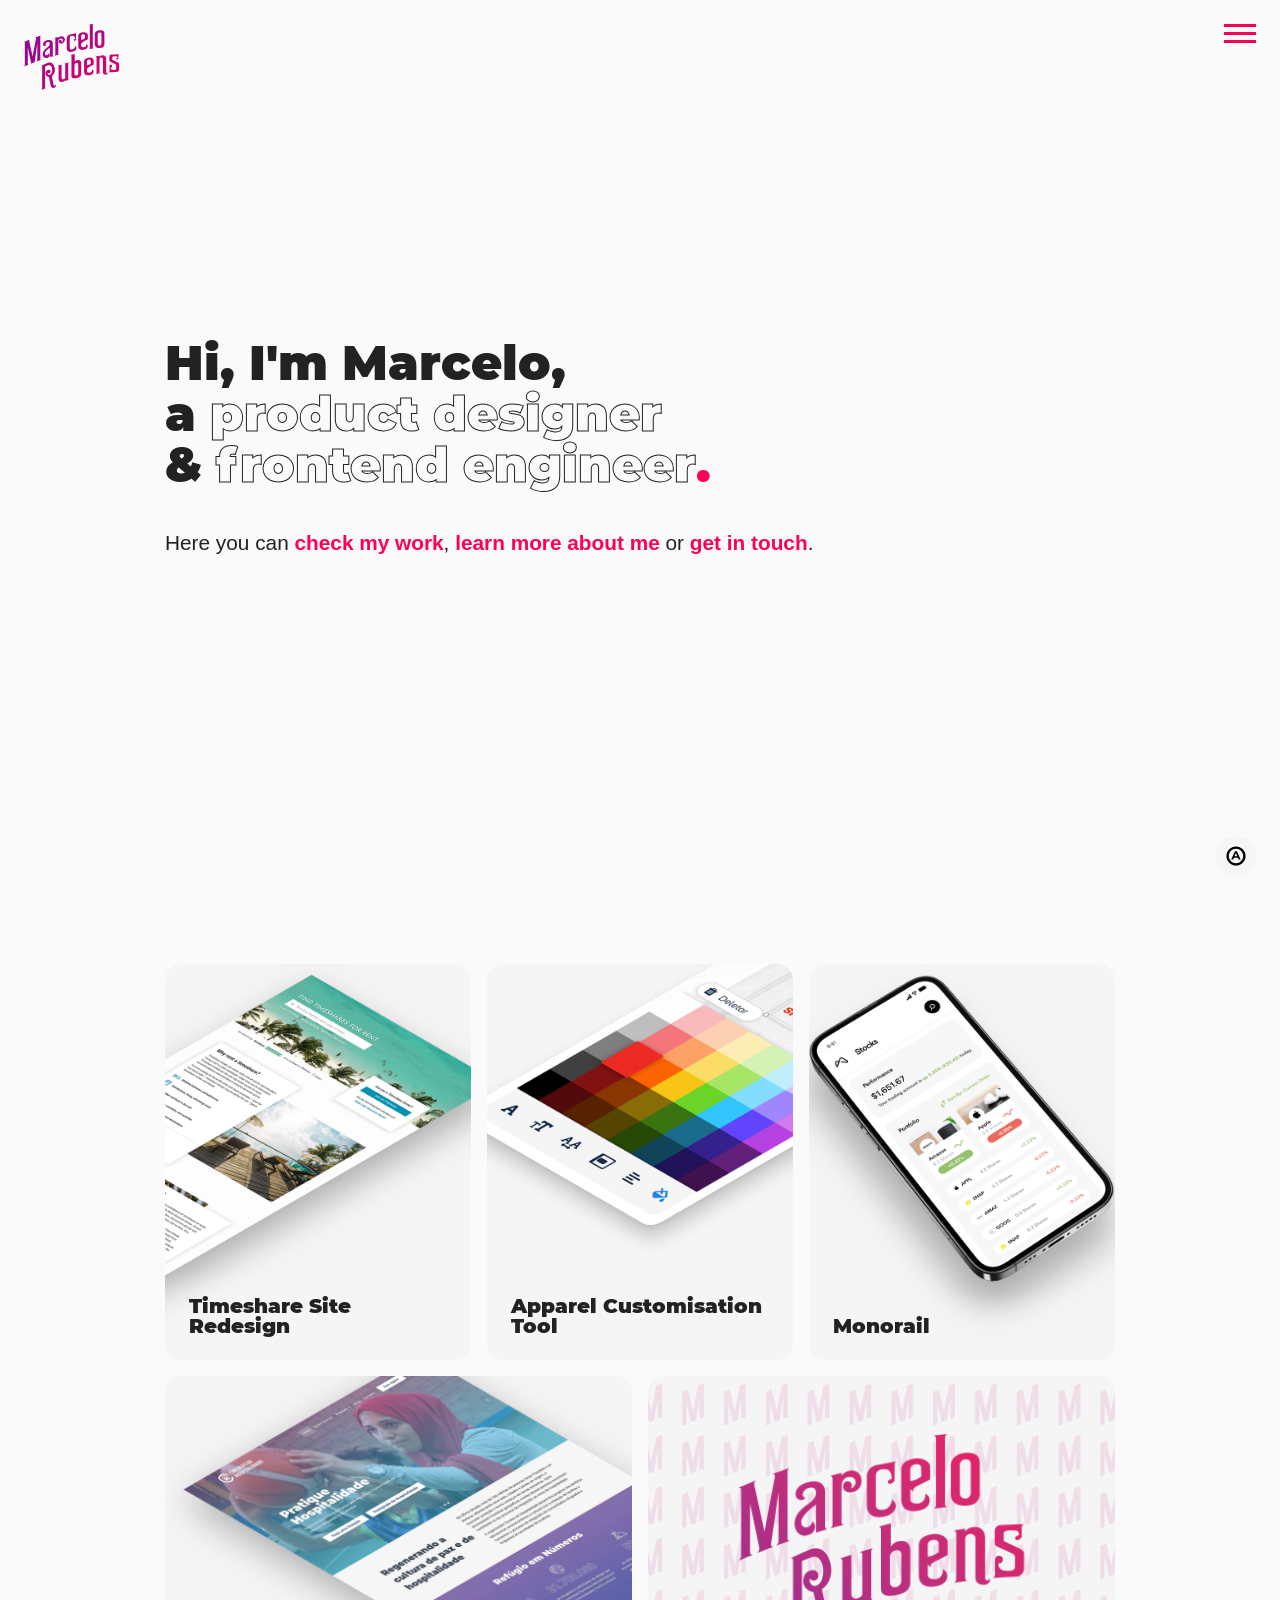
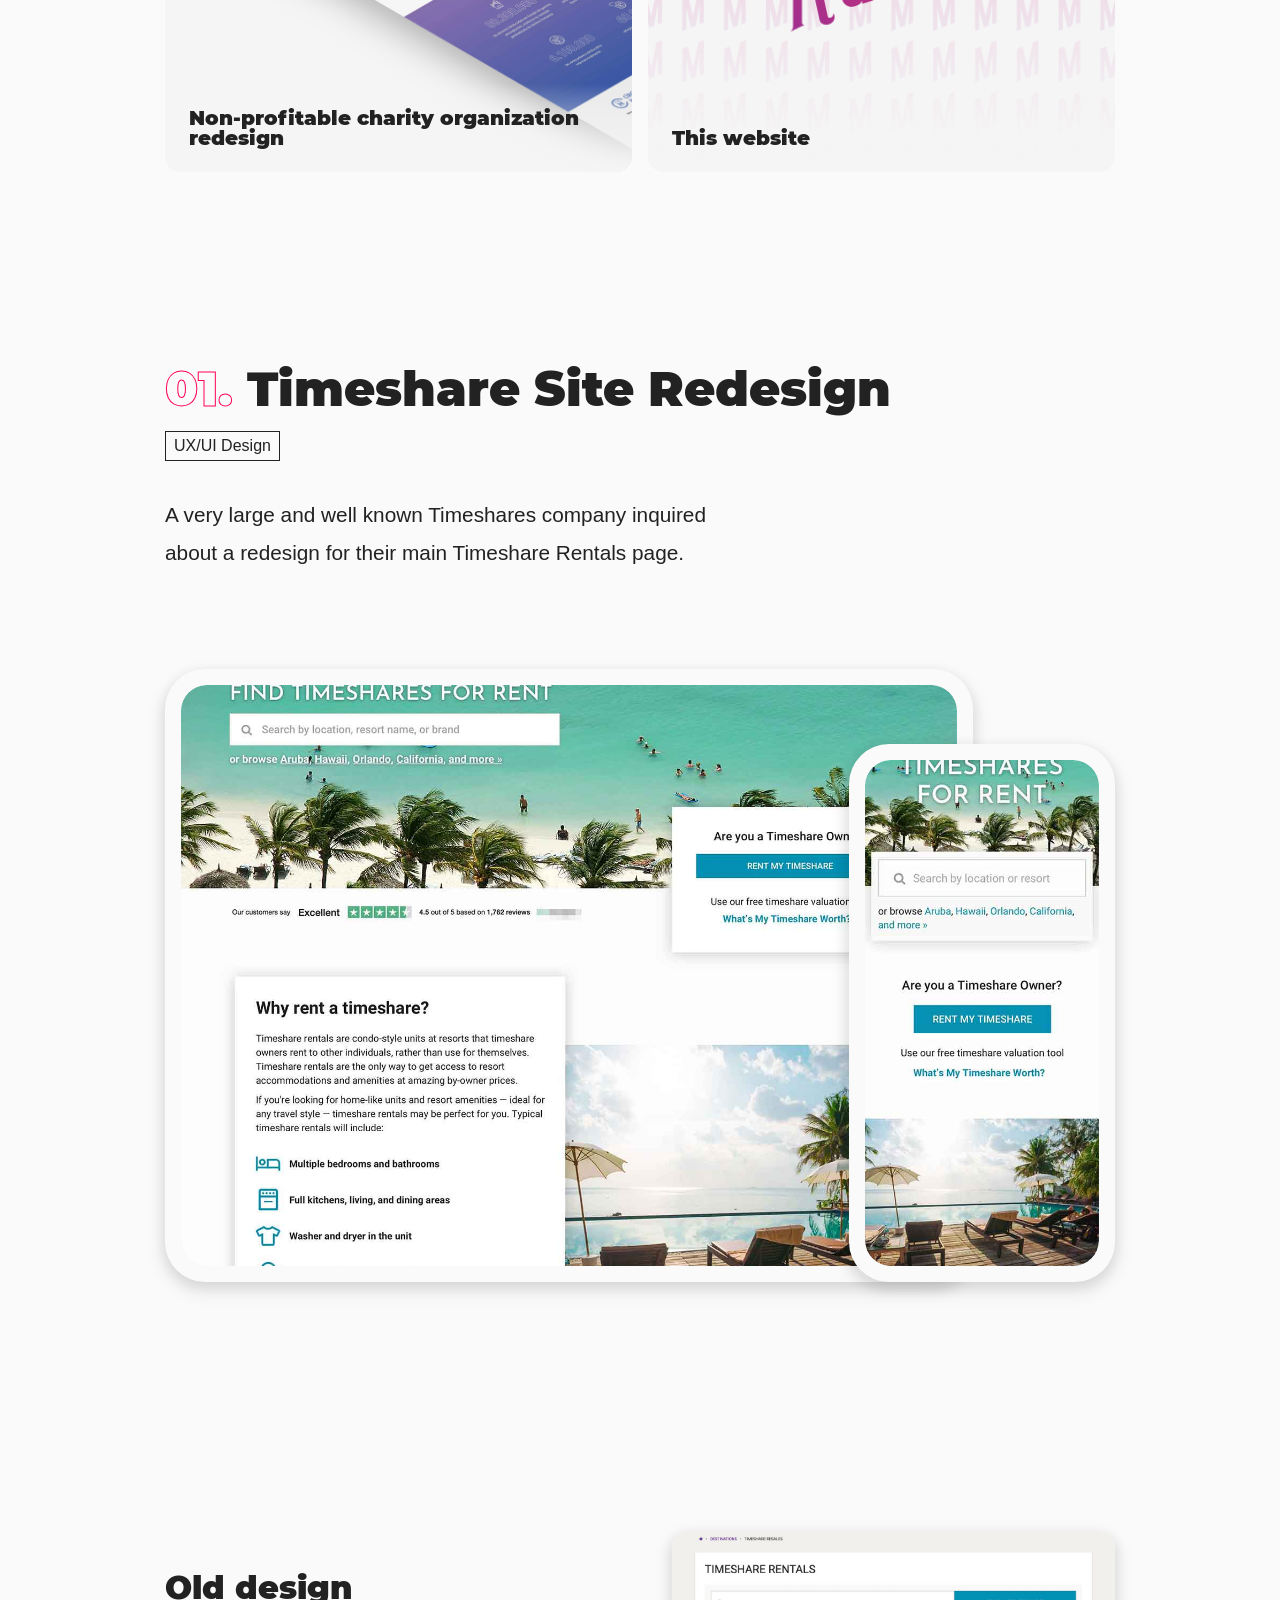
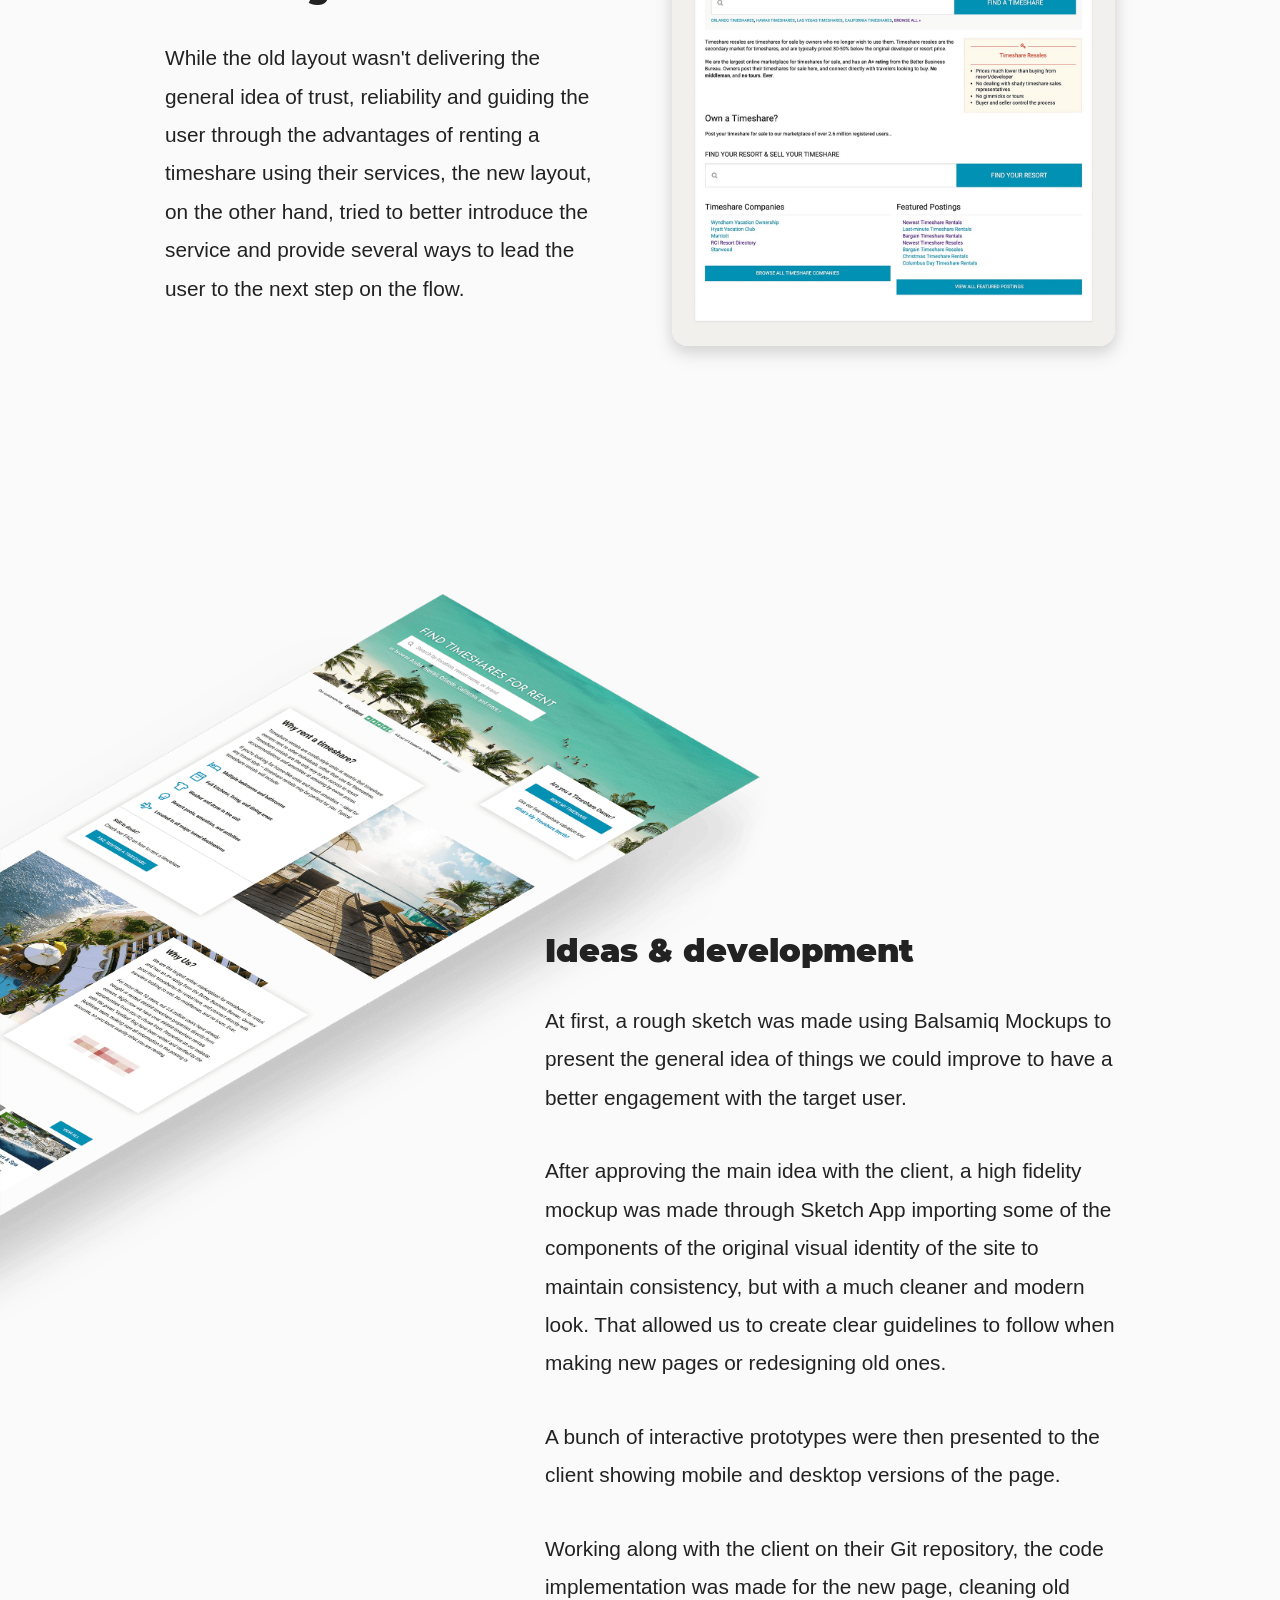
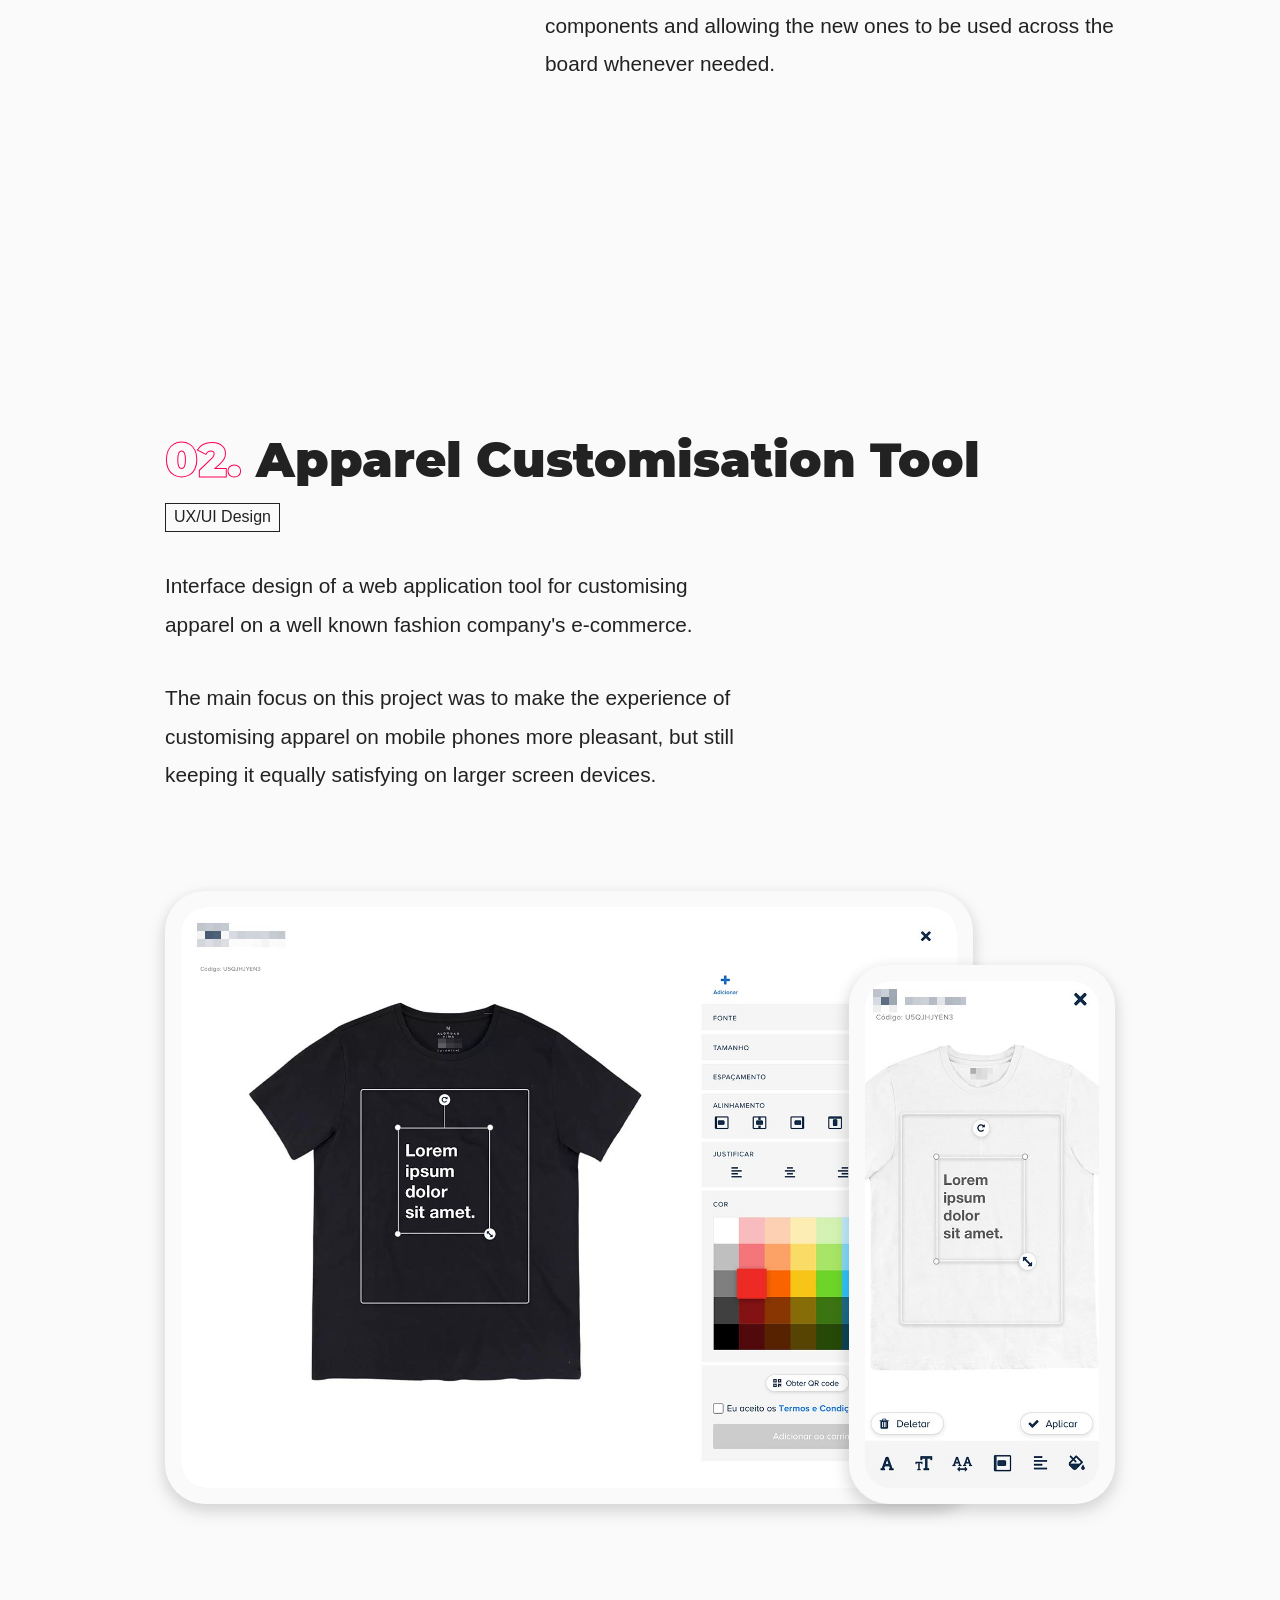
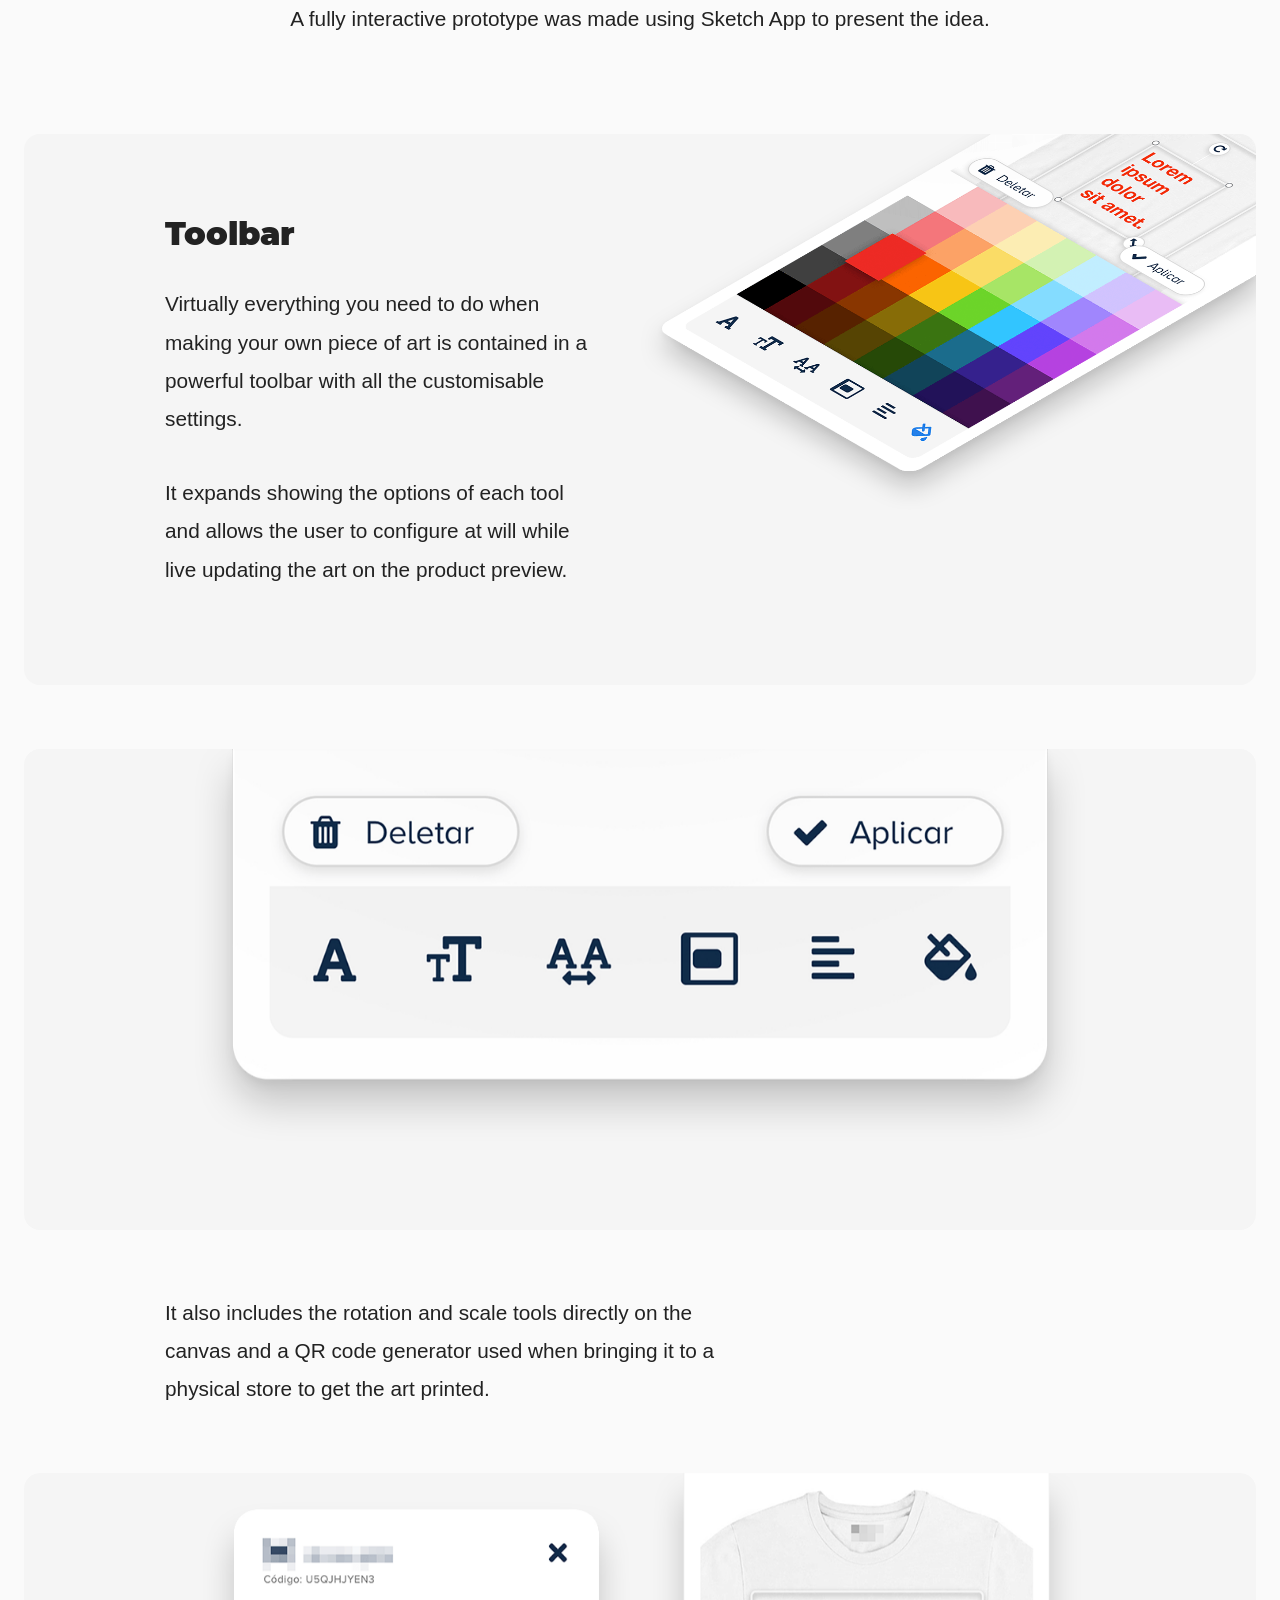
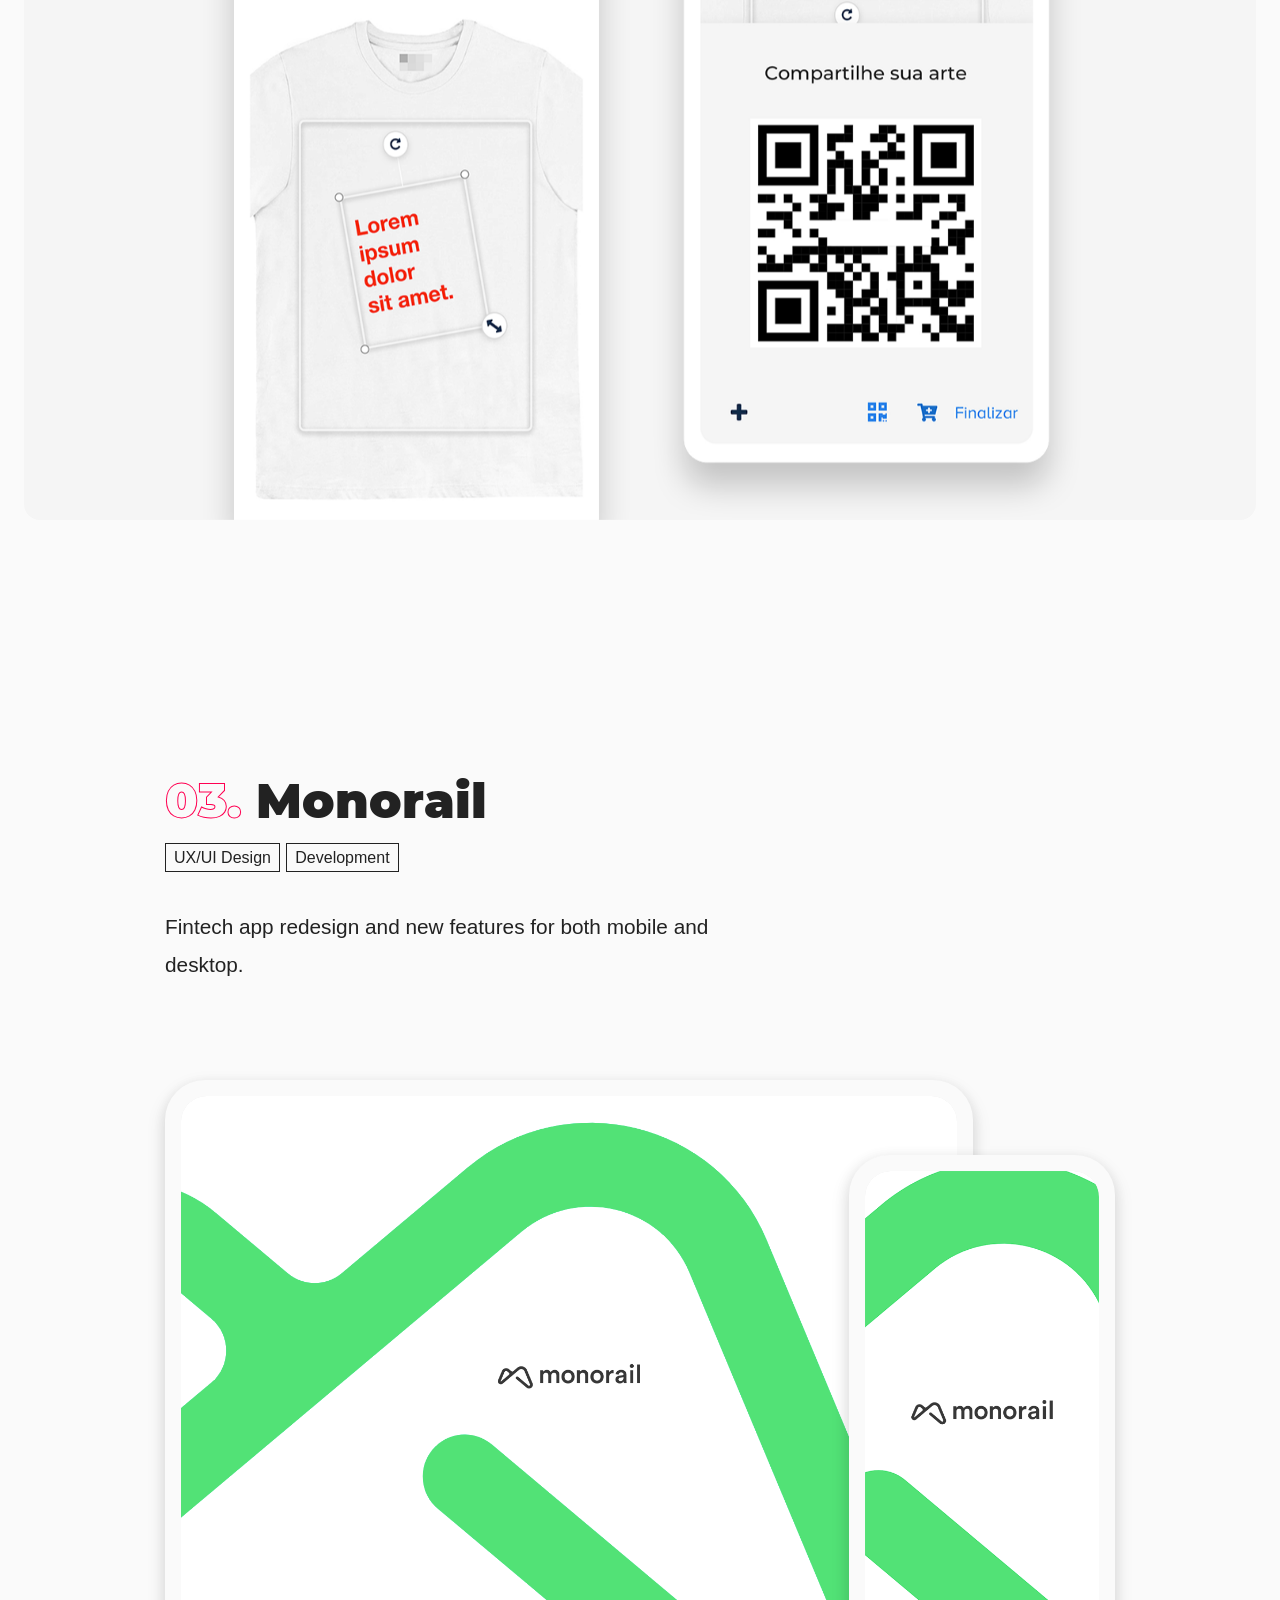
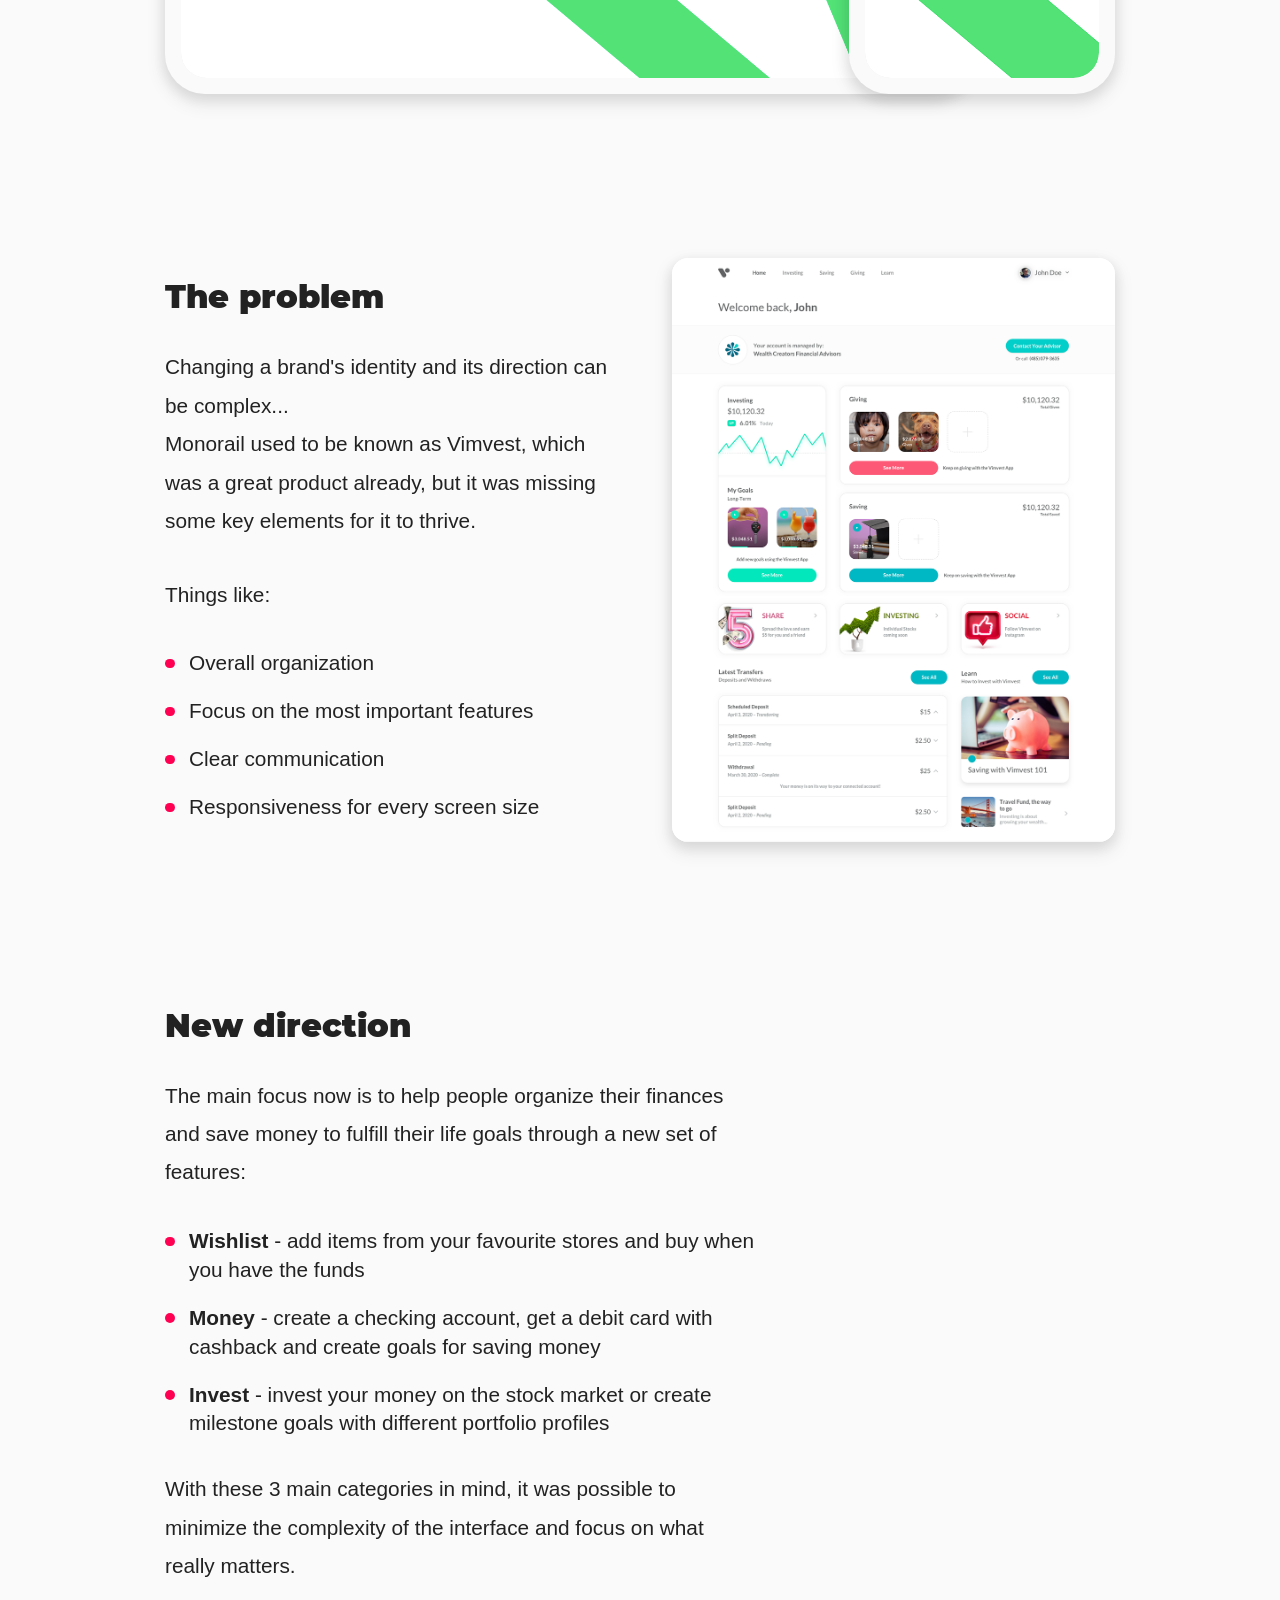
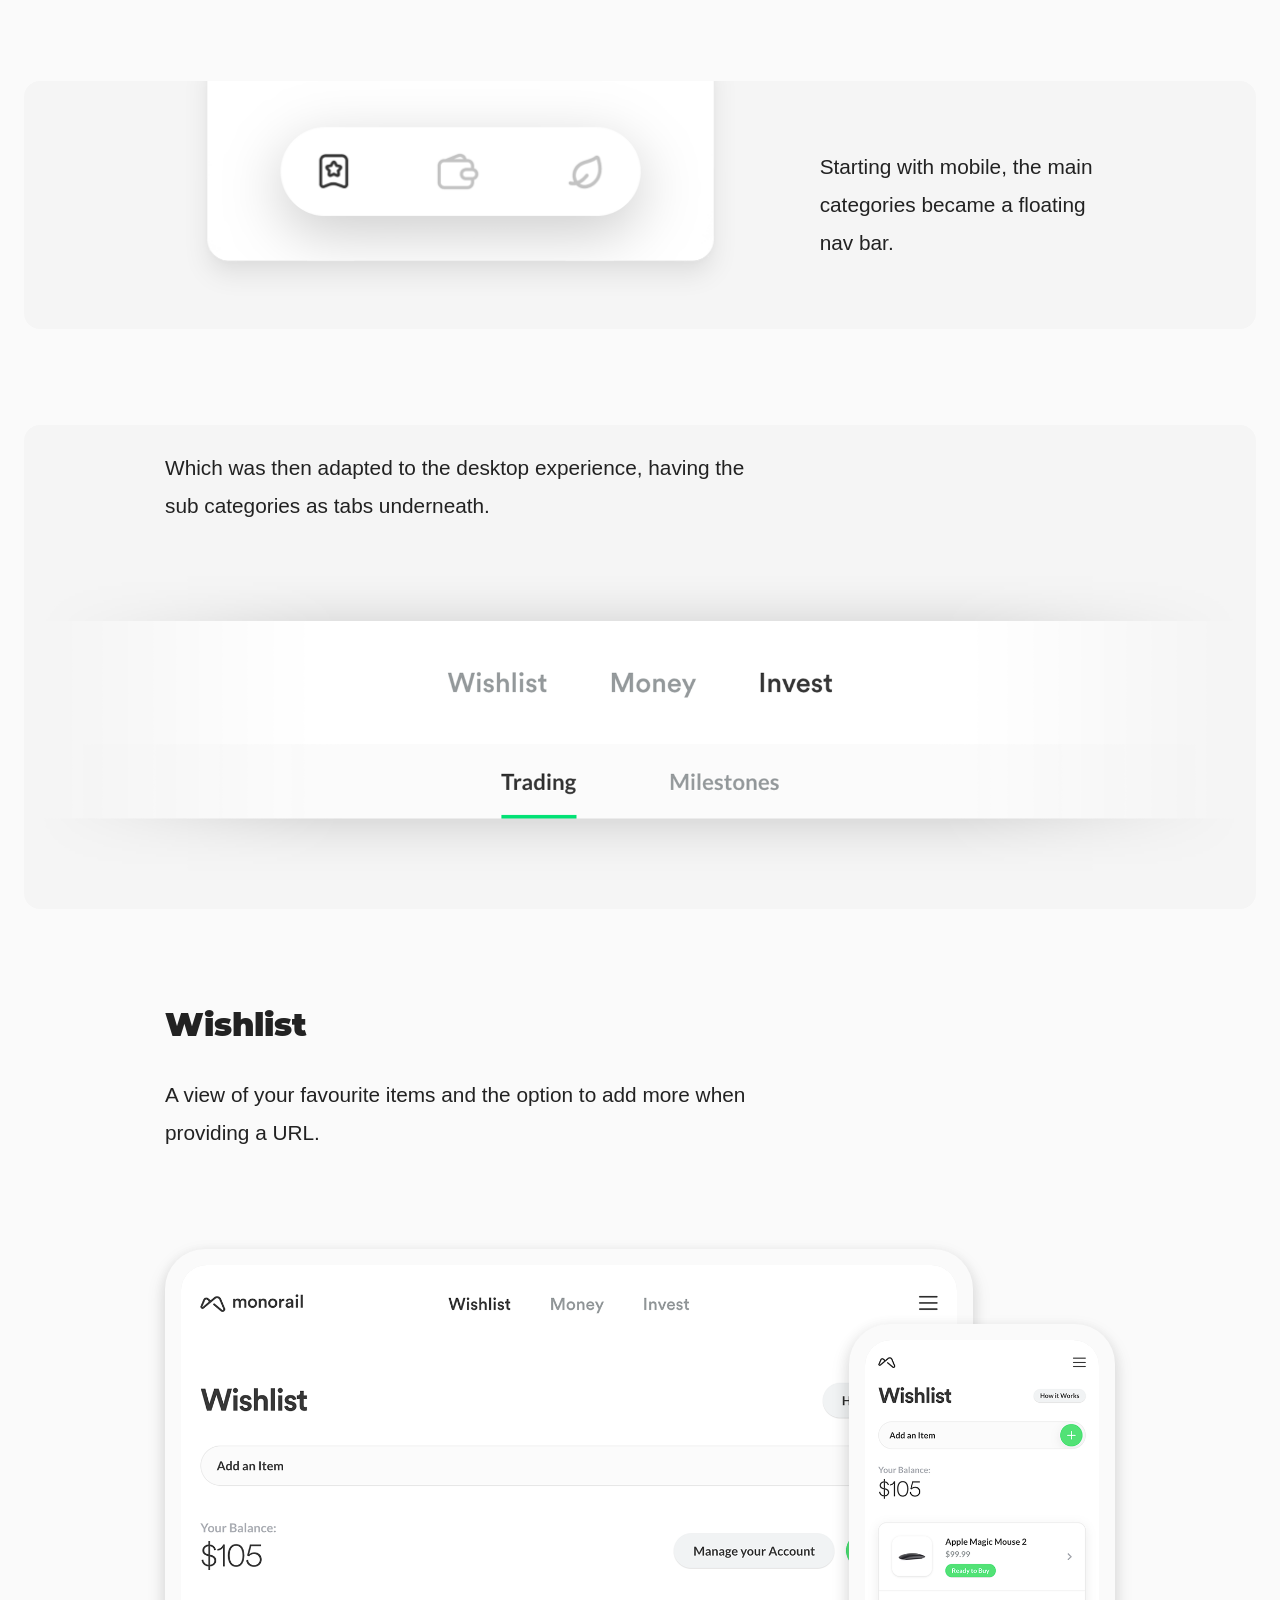
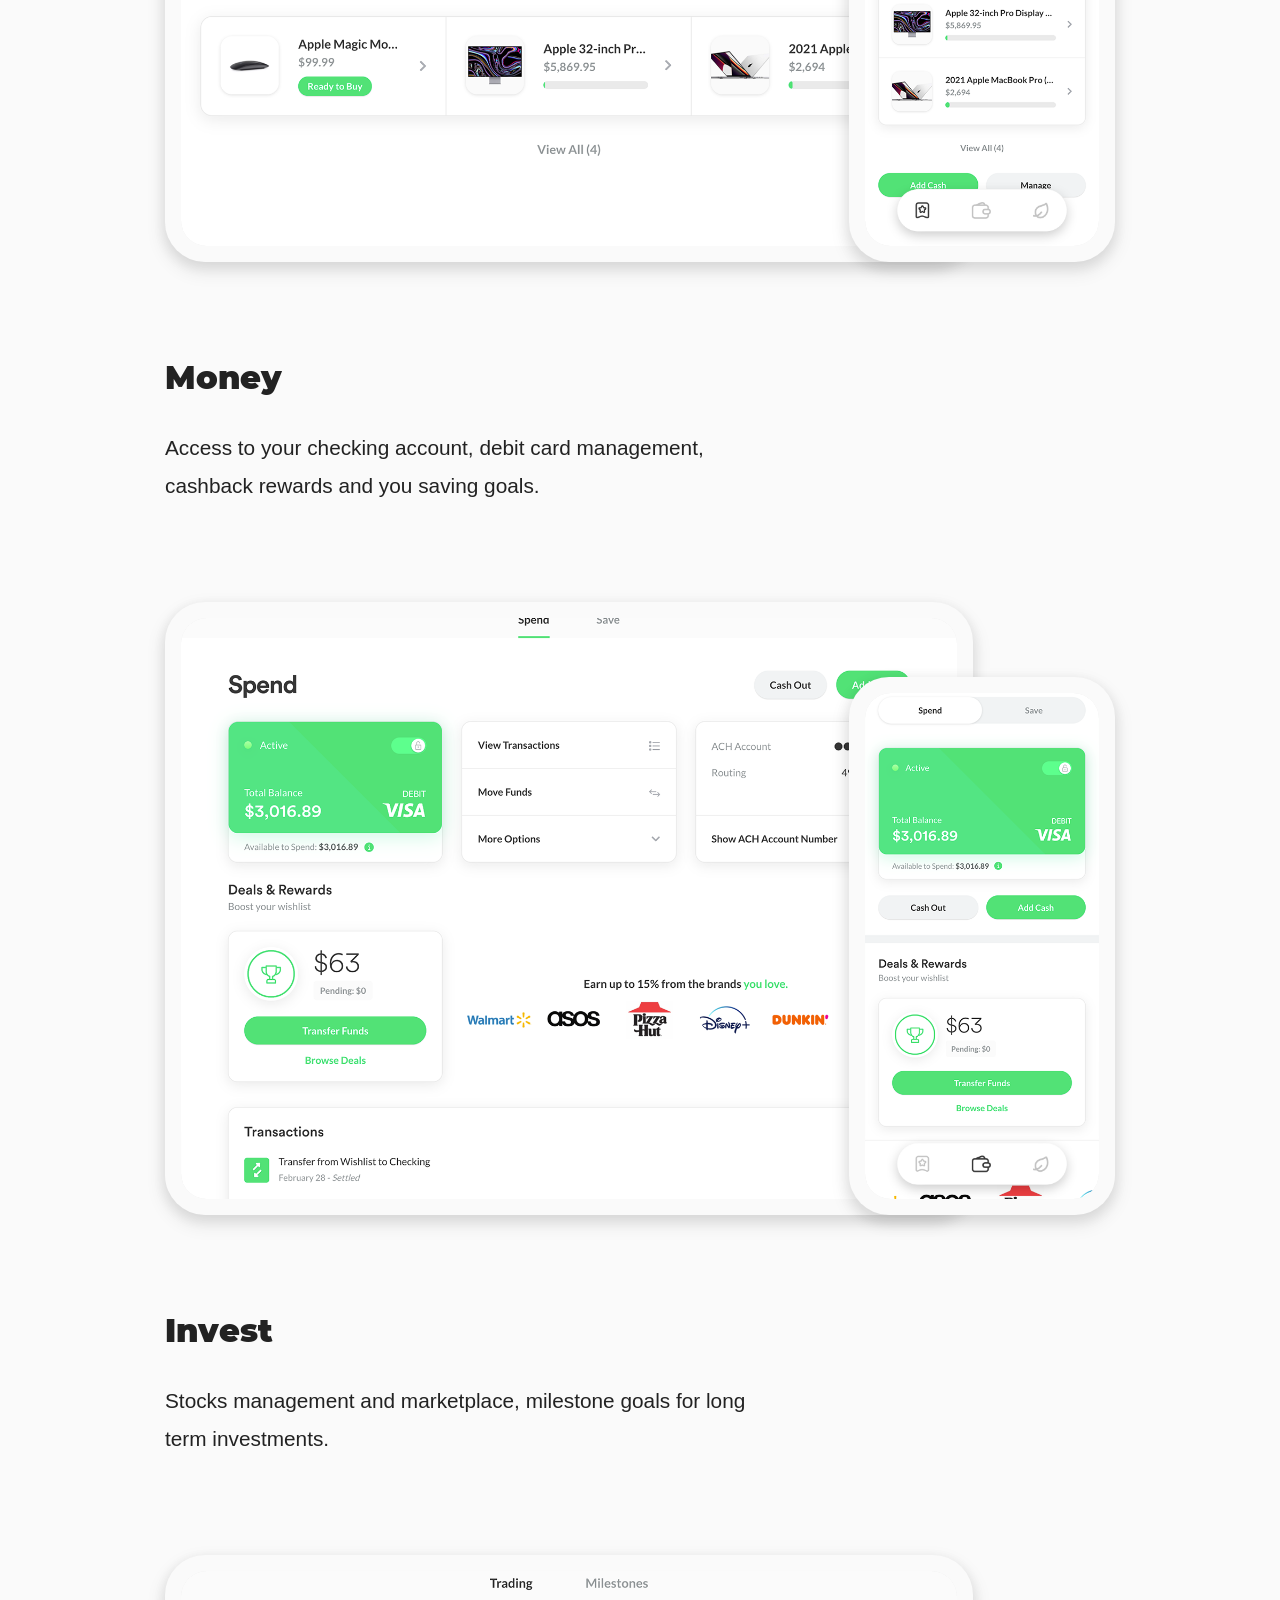
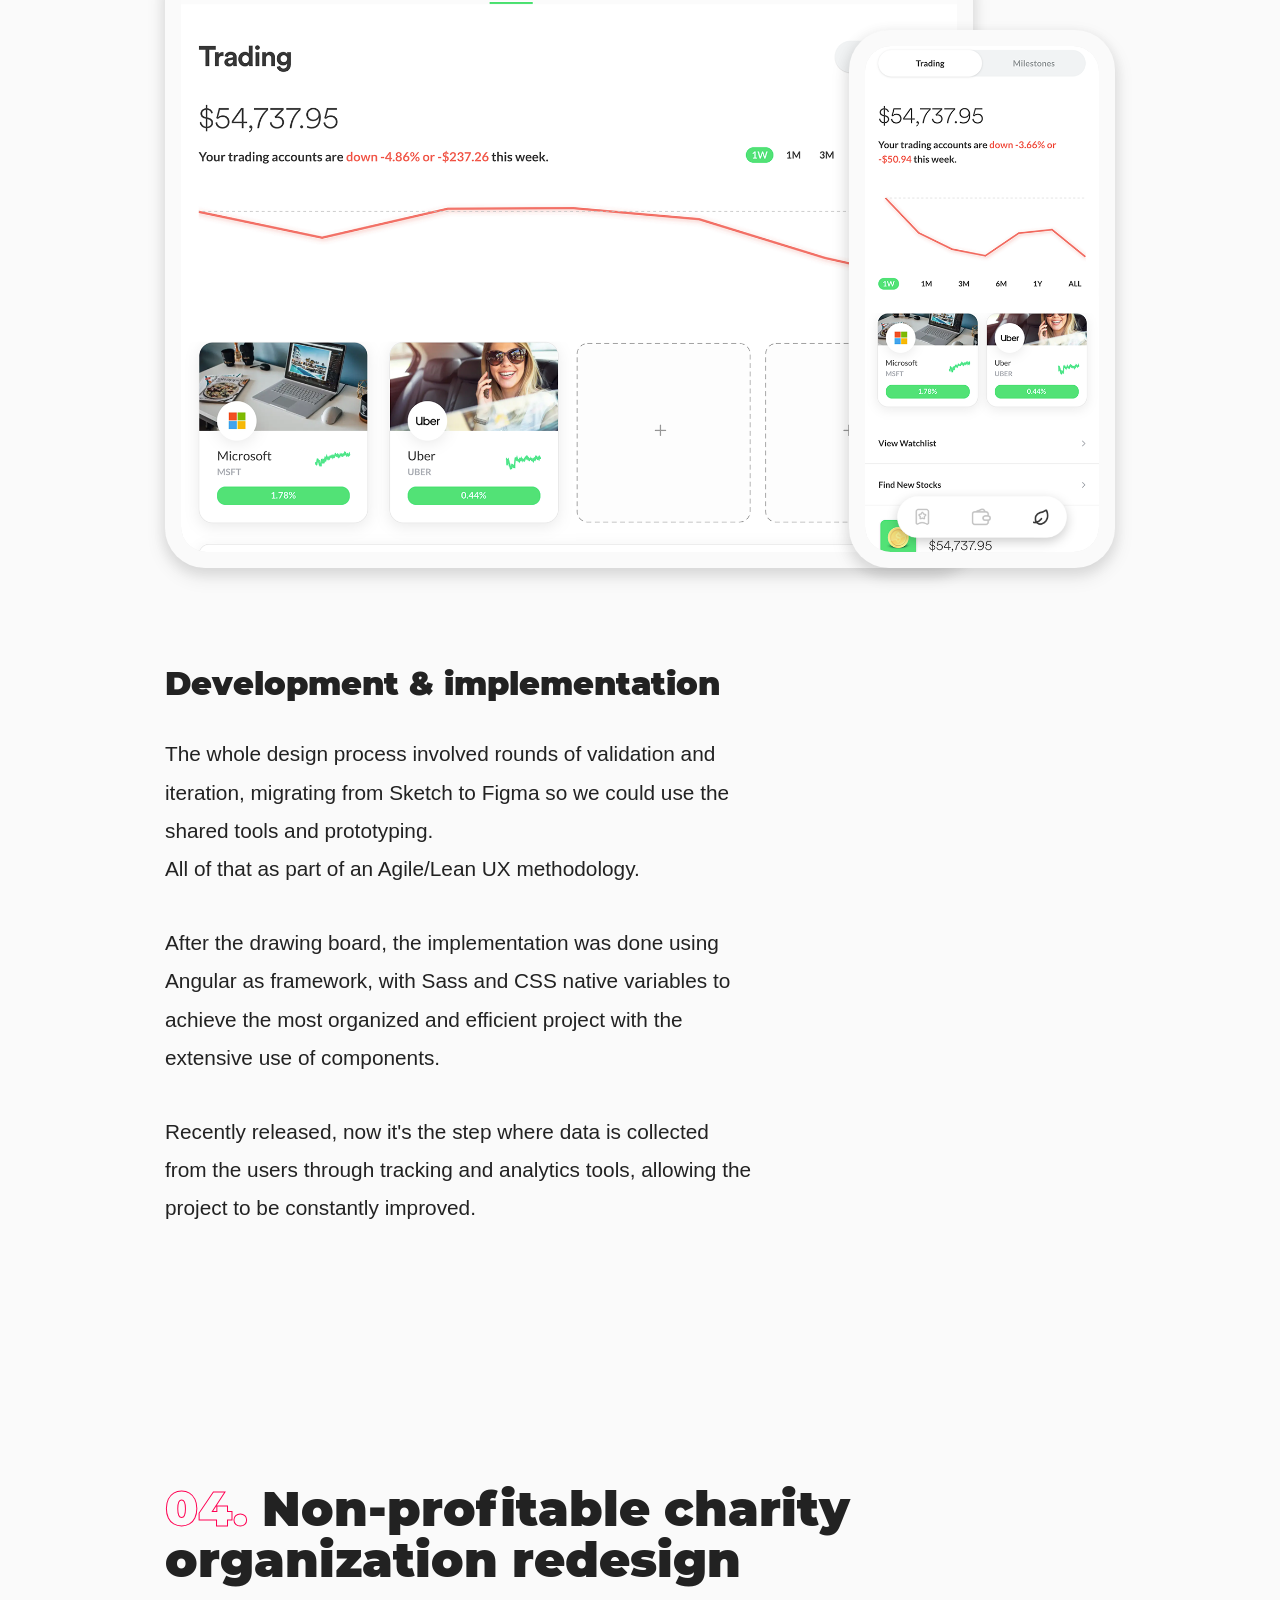
==== index.html @ 32ee88f9 "Deploy static portfolio" ====
<!DOCTYPE html><!--r63JDm6EqPF0wJEHAFSjt--><html lang="en"><head><meta charSet="utf-8"/><meta name="viewport" content="width=device-width, initial-scale=1"/><link rel="preload" href="/_next/static/media/26d4368bf94c0ec4-s.p.woff2" as="font" crossorigin="" type="font/woff2"/><link rel="preload" href="/_next/static/media/933c2c37b122dd37-s.p.woff" as="font" crossorigin="" type="font/woff"/><link rel="stylesheet" href="/_next/static/css/62a6ff6395c63dbe.css" data-precedence="next"/><link rel="stylesheet" href="/_next/static/css/109e7819a5d3529e.css" data-precedence="next"/><link rel="preload" as="script" fetchPriority="low" href="/_next/static/chunks/webpack-9c6843fad849031a.js"/><script src="/_next/static/chunks/4bd1b696-cf72ae8a39fa05aa.js" async=""></script><script src="/_next/static/chunks/964-f5b0d39900994cb7.js" async=""></script><script src="/_next/static/chunks/main-app-0915978716135828.js" async=""></script><script src="/_next/static/chunks/app/layout-a539b2e2587c709a.js" async=""></script><script src="/_next/static/chunks/766-04f4c765b0f15e37.js" async=""></script><script src="/_next/static/chunks/app/page-b75c2760df00a16f.js" async=""></script><meta name="next-size-adjust" content=""/><meta name="theme-color" media="(prefers-color-scheme: light)" content="#fafafa"/><meta name="theme-color" media="(prefers-color-scheme: dark)" content="#000000"/><title>Marcelo Rubens</title><meta name="description" content="Marcelo Rubens - Personal Portfolio"/><link rel="manifest" href="/manifest.webmanifest"/><meta property="og:title" content="Marcelo Rubens"/><meta property="og:description" content="Marcelo Rubens - Personal Portfolio"/><meta property="og:image:type" content="image/png"/><meta property="og:image:width" content="1200"/><meta property="og:image:height" content="1200"/><meta property="og:image" content="http://localhost:3000/opengraph-image.png?52092074d64ddbb2"/><meta name="twitter:card" content="summary_large_image"/><meta name="twitter:title" content="Marcelo Rubens"/><meta name="twitter:description" content="Marcelo Rubens - Personal Portfolio"/><meta name="twitter:image:type" content="image/png"/><meta name="twitter:image:width" content="1200"/><meta name="twitter:image:height" content="1200"/><meta name="twitter:image" content="http://localhost:3000/opengraph-image.png?52092074d64ddbb2"/><script>
(() => {
  try {
    const storageKey = "portfolio-theme-mode";
    const storedMode = window.localStorage.getItem(storageKey);
    const mode = storedMode === "light" || storedMode === "dark" || storedMode === "auto" ? storedMode : "auto";
    document.documentElement.dataset.theme = mode;
  } catch {
    document.documentElement.dataset.theme = "auto";
  }
})();
</script><script src="/_next/static/chunks/polyfills-42372ed130431b0a.js" noModule=""></script></head><body class="__variable_2646fc __variable_f7d00e"><div hidden=""><!--$--><!--/$--></div><div><main><div class="mainHeader_mainHeader__d52jp d-flex justify-between items-start"><button type="button" aria-label="Scroll to top" class="mainLogo_mainLogoWrapper__bAo14"><svg xmlns="http://www.w3.org/2000/svg" viewBox="0 0 316.6 223.8" class="mainLogo_mainLogoBorder__ctsLa"><path d="M62.7 223.8c-2.6 0-5.1-1.2-6.6-3.5-2.2-3.3-1.7-7.8 1.3-10.5v-65.3c-1.2-1.1-2.1-2.5-2.4-4.2-.8-3.7 1-7.4 4.4-9l3.9-1.8c1.4-.7 4.1-1.9 8.3-3.8 2.9-1.3 4.9-2.1 6.4-2.7-2.6.1-5.3-.5-7.9-1.7-.4 2.9-2.4 5.5-5.3 6.5l-4 1.4c-1 .4-2 .7-3 1-1.3.4-2.5.9-3.8 1.3l-3.9 1.5c-.5.2-1 .3-1.4.4l-1.2.6-3.9 1.4-10.1 3.9h-.1l-3.2 1.2c-.7.3-1.5.4-2.2.5-.6.6-1.4 1-2.2 1.4l-3.1 1.3-11.6 4.9c-3.7 1.6-7.9.2-10-3.2-2-3.3-1.4-7.5 1.5-10.1v-65C1.4 69.2.5 67.7.1 65.9c-.7-3.8 1.3-7.5 4.8-8.9l3.9-1.6 11.3-4.7h.1l3.2-1.3c3.8-1.5 8.2.1 10.1 3.7 1.5 2.9 1.1 6.3-.9 8.7l1.9 8.9c1.1-5.6 2.1-10.9 2.9-15.3-.9-1.1-1.6-2.4-1.8-3.8-.7-3.8 1.5-7.6 5.1-8.9l3.4-1.2s.1 0 .1-.1l.5-.2 13.9-5c3.8-1.4 8 .3 9.8 3.8 1.6 3 1.1 6.6-1.1 9v7.5c2.6-2.1 6-3.9 10.3-5.1 8.3-2.5 14.3-1.6 18.4.2.2-3.4 2.6-6.3 5.9-7.2l2.6-.7 9.5-2.5c.9-.2 1.9-.3 2.8-.2 2.1-1.1 4.4-1.9 6.9-2.3 1.3-.2 2.7-.3 4-.3 3.7.2 7.2 1.4 10.2 3.6 3.3-5.1 8.8-8.4 14.1-9.3 2.4-.4 10.9-2 15.5-2.8l4.9-.9c2.4-.5 4.8.2 6.6 1.6 3-2 7.1-3.7 12.6-4.6 5.6-.9 11.3 0 16 2.3V15.5c-1.5-1.4-2.5-3.3-2.6-5.5-.2-4.2 2.9-7.9 7.1-8.3L223.8.4c.3 0 .6 0 .9-.1L227 0c4.1-.4 7.8 2.3 8.7 6.3.6 2.9-.4 5.7-2.5 7.6v9.9c3.1-2 7.5-3.6 13.3-4 7.7-.5 13.7 1.2 17.9 5.2 3.4 3.2 5.3 7.7 5.3 12.5v33.1c0 9.1-5.7 19.9-21.9 20.6-5.2.2-9.6-.5-13.3-2.1-1.3 1.9-3.4 3.3-5.9 3.6L214 94.3c-2.1.2-4.1-.3-5.7-1.5-3.3 2.1-7.4 3.4-12.2 3.9-7.4.8-13.3-.5-17.7-3.8-1 1.5-2.2 3-3.8 4.3 1 1.4 1.5 3 1.5 4.7v10.6h.2c7.3-1 11.8 1.4 14.4 3.7.2.2.5.4.7.6 2.4-4.8 7.6-9.7 18.8-11.5 5.6-.9 11.5 0 16.2 2.4.6-3.3 3.3-6 6.7-6.4l12.1-1.7c.7-.1 1.4-.1 2.1 0 2.1-.9 4.7-1.6 7.9-1.8 6.9-.6 11.4 2.1 14 4.5.6.5 1.1 1.1 1.6 1.7 2.1-4.8 6.7-8 12.6-8.3l24.8-1h.3c4 0 7.5 3 7.9 7.1.3 2.7-.7 5.2-2.6 6.8v7.7c0 1.2-.3 2.5-.8 3.6-.5 1-1.4 2.2-2.5 3.4 5.9 4.2 5.8 9.6 5.7 12.4v14.5c0 7.5-6.2 15.5-16.7 15.9-9.3.3-16.2.8-20.5 1.1-.3.5-.5.9-.9 1.4-3 4.2-8.4 6.5-14.1 5.9-4.6-.4-8.4-2.3-11-5.2-.9.5-1.9.9-2.9 1l-3.2.4-11.4 1.6c-2.3.4-4.6-.3-6.3-1.7-3.2 2.7-7.9 4.9-14.6 5.6-8 .9-14.4-.7-18.8-4.7l-.4-.4c-2 5.7-7.1 11.4-19.7 14-5 1-12 2-17.6-.8-.6 2.9-2.7 5.3-5.6 6.1l-3.8 1.1c-3.5 1.1-8.2 2.4-8.4 2.5-.7.2-1.4.3-2 .3-1.9 1-4.2 1.9-7.5 2.7-5.2 1.3-10.7 0-15.1-3.4l-.1-.1c1.4 2.7 1.8 6 1.4 8.9-.8 6.1-5 11-11.1 13.1h-.1c-4.5 1.4-9.2 1.1-13-.9-3.4-1.8-5.8-4.8-6.8-8.4-.4-1.5-1.5-6.2-3-13.2v9.6c1.3 1.1 2.2 2.6 2.6 4.4.8 3.7-1.1 7.4-4.6 9l-4 1.8c-3.1 1.4-7.8 3.8-7.8 3.8l-2.7 1.3c-1.4.6-2.6.9-3.8.9zm45.1-35.3c1.4 0 2.7.3 3.9 1-1.6-2.5-2.5-5.2-2.5-8V168c-1.3 2.3-2.9 4.4-4.7 6.2 1 4.7 2.1 9.9 3.1 14.3h.2zm-21.2-6.6c.1 0 .1 0 0 0 .1 0 .1 0 0 0zm48.1-6.3zm130.6-16.4zm-178.7-.3s-.1 0 0 0c-.1 0 0 0 0 0zm88.7-21.5zm-86-17.3c4.1 0 7.4 1.2 9.7 2.4 4.1 2.2 7.6 5.9 10.1 10.6.8-.7 1.7-1.3 2.8-1.7l2.6-.9c.1 0 .1 0 .2-.1l1-.3c.1 0 .2-.1.3-.1l8.1-2.7c1.6-.5 3.4-.5 5 0 1-1.3 2.4-2.4 4.1-2.9l2.5-.8c2.8-1 9.1-2.7 9.8-2.9l1.9-.6c.8-.2 1.7-.3 2.5-.3v-8.6c-1.4-1.2-2.3-2.9-2.6-4.9-.2-1.5 0-3 .6-4.2-2.9-1-5.1-2.4-6.6-3.8-4-3.6-6.4-9-6.4-14.8v-8.7c-.6.3-1.1.6-1.7.8-3 1.2-6 1.8-8.9 1.6v20.1c1.4 1.3 2.3 3 2.6 5 .5 4-2.2 7.8-6.1 8.7l-2.6.6c-2 .5-4.4 1.1-6.5 1.7l-5.4 1.4c-.5.1-.9.2-1.4.2-.4.2-.7.3-1.1.4l-3.8 1.1c-2.6.8-5.9 1.8-8.2 2.5-1 .3-2 .4-3.1.3-.4.2-.7.4-1.1.6.6.3 1.2.3 1.7.3zm88.1.4zm-16.3-42.4zm87.7-8.2z" id="Layer_4"></path></svg><div class="mainLogo_mainLogo__6SWzY"><div class="mainLogo_mainLogoRatio__YxgTh"></div><div class="mainLogo_mainLogoBackground__MicVM"></div><svg viewBox="0 0 0 0" width="0" height="0"><clipPath id="main-logo" clipPathUnits="objectBoundingBox" transform="scale(0.0033, 0.0048)"><path d="M239.57 75.28c13.3-.58 14.23-9.54 14.23-12.63V29.51c0-4.63-3.05-10.5-14.71-9.73-11.66.77-15.71 8.12-15.71 12.72v31.12c0 5.11 2.89 12.24 16.19 11.66zm-6.74-42.44c0-3.38 2.4-6.26 5.92-6.26s5.61 1.35 5.61 5.1v30.21c0 2.6-2 5.98-5.61 5.98-3.61 0-5.92-2.12-5.92-6.17V32.84zM169.44 112.54c-4.78.67-7.87 3.49-9.27 5.88V94.01l-12.95 3.36c1.45-.05 2.63.84 2.63 3.29v61.06c0 5.11 1.8 10.5 16.25 7.52 14.45-2.99 14.55-9.93 14.55-14.36v-32.23c0-6.08-2.91-11.28-11.21-10.11zm1.77 42.25c0 2.8-2.28 5.4-5.46 6.04-3.96.8-6.46-1.42-6.46-4.89V129.9c0-5.11 3.23-7.18 5.93-7.66 2.7-.48 5.99.15 5.99 4.29v28.26zM261.41 153.81c-1.65 0-2.02-2.14-2.02-5.07v-40.39c0-3.49-2.46-11.32-11.41-10.58-7.07.59-8.7 3.51-9.56 4.96v-3.2l-12.08 1.74c1.45-.05 2.64 1.12 2.64 3.57v46.96c0 2.44-1 4.02-2.64 4.54l14.71-2.08c-1.45.05-2.64-1.18-2.64-3.62V110.6c0-4.01 2.73-5.74 5.84-5.74 3.1 0 5 2.79 5 5.23V151c0 4.84 3.38 7.05 7.48 7.43 5.28.49 8.89-3.24 7.31-6.73-.56.44-.59 2.11-2.63 2.11M99.8 188.46c-.04 4.88-5.35 5.92-6.02 3.19-.52-2.1-6.18-28.63-6.18-28.63 2.85-1.74 5.9-4.82 7.76-9.39 2.49-6.12 2.79-10.78 1.34-17.36-2.07-9.41-9.03-19.64-21.18-14.97l-20.86 9.24c1.45-.05 2.63.03 2.63 2.47v68.78c0 2.44-1.22 4.77-2.63 5.9l14.86-7.09c-1.45.05-2.78-.34-2.78-2.79v-64.36s4.72-2.25 9.98-4.02c8.83-2.97 12.21 7.46 12.35 12.96.15 6.03-1.03 14.2-6.84 16.71-4.95 2.13-8.45-3.37-7.25-7.5a4.663 4.663 0 004.78 2.23c2.86-.51 4.84-2.86 3.96-6.6a5.711 5.711 0 00-6.42-4.3c-7.49 1.07-9.69 7.31-9.25 12.86.41 5.22 5.59 9.95 10.55 9.97.18 0 5.85 26.71 6.8 30.02 1.16 4.04 5.6 5.3 9.69 3.99 7.75-2.47 6.11-10.38 4.71-11.31zM71.22 74.98c-3.85 2.71-12.27 9.21-12.27 19.09 0 10.46 7.84 13.35 12.14 12.6.75-.13 5.19-.84 7.91-4.53 2.67-3.63 1.53-7.87-.98-10.45-.69 2.24-1.64 4.06-3.91 5.49-3.59 2.28-7.52.37-7.99-3.22-.37-2.89.14-4.38 2.3-7.62 3.15-4.71 9.89-9.83 13.11-12.24v29.48c2.95-.88 12.08-3.66 12.08-3.66-1.45.05-2.63-.53-2.63-2.97V61.02c0-9.26-7.35-13.48-18.85-10.07-10.33 3.07-12.07 8.95-12.07 11.68 0 2.73.55 3.92 1.65 5.02 1.88 1.87 4.32 2.31 6.36 1.32 1.16-.56 2.73-2.15 1.74-2.31-.99-.17-2.72-1.28-2.17-3.88 1.17-5.57 7.75-7.18 10.85-6.16 1.96.65 3.05 2.57 3.05 5.01 0 5.73-4.49 9.25-10.32 13.35zM201.12 69.23c-.21-1.95-.78-4.4-4.52-6.64.45 2.54-.9 10.12-8.22 10.43-7.32.31-7.73-2.92-7.73-5.52v-9.91c1.04.43 1.63 2.79 4.05 2.51-2.13-1.14-.66-3.49 3.43-5.55 5.85-2.95 9.75-4.8 13.49-6.93V34.35c0-5.53-8.36-9.86-16.52-8.51-8.17 1.35-13.89 4.68-13.89 11.8v31.22c0 5.08 1.98 13.55 16.13 11.95 13.33-1.5 14-9.62 13.78-11.58zm-20.47-32.58c0-2.84 3.4-4.93 6.39-4.93 5.08 0 5.14 2.98 5.14 4.77v8.26s-4.6 3.05-6.97 3.74c-1.21.36-3.29 1.01-4.56.94V36.65zM203.55 105.27c-8.17 1.34-13.9 4.68-13.9 11.8v31.22c0 5.08 1.98 13.55 16.13 11.95 13.33-1.5 13.99-9.62 13.78-11.59-.21-1.95-.78-4.4-4.52-6.64.45 2.54-.9 10.12-8.22 10.43-7.32.31-7.74-2.92-7.74-5.51v-9.91c1.04.43 1.63 2.79 4.04 2.51-2.13-1.15-.66-3.49 3.43-5.55 5.85-2.95 9.75-4.8 13.49-6.93v-13.27c.03-5.53-8.33-9.86-16.49-8.51zm7.08 18.92s-4.6 3.05-6.97 3.74c-1.22.36-3.29 1.01-4.56.94v-12.8c0-2.84 3.4-4.93 6.39-4.93 5.08 0 5.14 2.98 5.14 4.77v8.28zM150.57 87.18c13.79-1.64 15.01-10 14.8-11.9-.2-1.88-.76-4.26-4.37-6.42.56 3.49-2.36 10.25-9.42 10.81-6.34.5-7.18-2.89-7.18-4.77V43.23c0-3.76 3.58-5.88 6.89-6.26 6.75-.77 9.83 2.33 9.83 10.28-1.59.19-3.85 1.3-4 2.89-.15 1.59.72 2.17 2.31 2.17s4.05-2.05 4.63-3.21V32.67c0-2.25.66-3.16 2.01-3.93 0 0-17.83 3.33-20.6 3.79-4.67.77-10.51 4.96-10.51 11.85v31.23c0 4.92 2.89 13.08 15.61 11.57zM295.82 120.49c-5.67-2.73-12.22-5.71-15.76-7.45-1.09-.53-1.16-1.37-1.16-1.91v-6.69c0-1.19.51-1.66.87-1.91.98-.7 2.47-1.33 8.41-1.33 5.3.07 6.83.75 6.83 5.21-1.59.19-3.85 1.3-4 2.89-.15 1.59.72 2.17 2.31 2.17s4.05-2.05 4.63-3.21v-9.52c0-2.44 1.04-3.79 2.63-4.1 0 0-21.39.88-24.77 1.03-3.38.15-6.27 2.31-6.27 6.82v11.26c0 2.96.77 3.8 4.5 5.42 3.34 1.44 12.97 5.95 14.35 6.57 1.37.63 2.42 1.94 2.42 3.62v10.13c0 .78.49 4.36-7.13 4.36s-10.31-2.39-10.31-7.87c2.95.1 4.68-1.47 4.68-4.02 0-2.82-1.79-4.04-4.23-4.04-2.43 0-3.99 2.18-3.99 5.3v13.86c0 2.44-.99 3.75-2.64 4.26 0 0 14.36-1.08 24.13-1.42 5.98-.21 8.93-4.52 8.93-7.88v-14.05c0-2.94.54-5.11-4.43-7.5M54.14 112.18c-1.45.05-2.64-.32-2.64-2.76V40.07c0-2.25.59-3.3 2.01-4.43l-17.87 6.43c1.39-.04 2.96.82 2.62 2.58 0 0-9.32 48.68-10.97 58.1L16.53 53.29c-.45-2.06.59-3.45 2.01-4.58L0 56.33c1.45-.05 2.64.21 2.64 2.66v68.57c0 2.44-1.22 4.49-2.64 5.61l14.86-6.21c-1.45.05-2.78-.47-2.78-2.91V72.91l9.7 46.33c-.03-.03-.02.1.04.46.44 2.4-.85 4.17-2.27 5.3l3.18-1.18v.01l10.13-3.95 3.93-1.47c-1.45.05-2.98-.24-2.63-2.66l7.9-54.4v50.81c-.05 2.36-1.24 4.18-2.63 5.28l3.93-1.49c2.19-.78 4.29-1.49 6.86-2.39l3.92-1.38zM96.24 99.2l14.71-3.84c-1.45.05-2.63-.76-2.63-3.2V56.77c0-4.01.21-11.36 8.48-11.66 3.9-.15 6.19 2.35 6.26 5.11s-2.18 6.64-4.83 6.74c1.21-.43 1.94-7.61-3.93-7.32-4.73.23-5.7 7.2-2.62 9.7 3.92 3.19 8.45 1.76 10.52.91 2.48-1.03 7.1-3.95 7.1-11.35 0-7.26-5.93-11.43-12.09-10.44-4.78.77-8.02 3.96-8.88 5.41v-3.06l-12.08 3.16c1.45-.05 2.63.85 2.63 3.3V94.2c0 2.44-1.17 4.28-2.64 5zM139.61 171.78V124.1c0-2.25.66-3.45 2.01-4.22l-14.09 4.2c1.45-.05 2.64.7 2.64 3.14v40.84c0 1.73-1.41 3.6-5.46 4.76-4.05 1.16-6.07-1.57-6.07-5.64v-40.26l-12.08 4.06c1.45-.05 2.64.5 2.64 2.95v39.62c0 4.32 5.83 9.2 11.59 7.79 5.38-1.32 7.25-3.13 9.24-6.03v3.07l12.22-3.61c-1.45.04-2.64-.55-2.64-2.99zM207.79 73.99c0 2.44-1 3.89-2.64 4.41l14.71-1.64c-1.45.05-2.63-1.27-2.63-3.72V4.36c0-2.44 1-3.84 2.63-4.36l-14.71 1.64c1.45-.05 2.64 1.23 2.64 3.68v68.67z"></path></clipPath></svg></div></button><div class="mainNav_mainNav__TjVRu"><div class="mainNav_burgerMenu__7dgd6"><nav class="mainNav_burgerMenuContent__eNP0G "><button class="mainNav_button___L3td">Home</button><button class="mainNav_button___L3td">Work</button><button class="mainNav_button___L3td">About</button><button class="mainNav_button___L3td">Contact</button></nav><button class="mainNav_burgerMenuToggle__R0FTl "><div class="mainNav_burgerMenuIcon__Mwt1C"><span></span><span></span><span></span></div></button></div></div></div><section id="mainIntro" class="d-flex flex-column justify-center"><div class="container"><p class="font-huge font-bold mb-3">Hi, I&#x27;m Marcelo, <br/>a <span class="font-featured">product designer</span> <br/>&amp; <span class="font-featured">frontend engineer</span><span class="font-secondary">.</span></p><p>Here you can<!-- --> <a href="#indexSection" class="animation">check my work</a>,<!-- --> <a href="#aboutMe" class="animation">learn more about me</a> <!-- -->or<!-- --> <a href="#contactMe" class="animation">get in touch</a>.</p></div></section><section id="indexSection" class="indexSection_indexSection__0_x1m" aria-label="Project index"><div class="container d-flex flex-wrap gap-1"><a class="indexSection_card__twNJz" href="#project-rw" aria-label="View Timeshare Site Redesign project"><img alt="" loading="lazy" decoding="async" data-nimg="fill" class="indexSection_image__b_ViL" style="position:absolute;height:100%;width:100%;left:0;top:0;right:0;bottom:0;color:transparent" src="/_next/static/media/rw-index.2e529d3b.png"/><span class="indexSection_title__gERr8">Timeshare Site Redesign</span></a><a class="indexSection_card__twNJz" href="#project-hrg" aria-label="View Apparel Customisation Tool project"><img alt="" loading="lazy" decoding="async" data-nimg="fill" class="indexSection_image__b_ViL" style="position:absolute;height:100%;width:100%;left:0;top:0;right:0;bottom:0;color:transparent" src="/_next/static/media/hrg-index.62c0a148.png"/><span class="indexSection_title__gERr8">Apparel Customisation Tool</span></a><a class="indexSection_card__twNJz" href="#project-monorail" aria-label="View Monorail project"><img alt="" loading="lazy" decoding="async" data-nimg="fill" class="indexSection_image__b_ViL" style="position:absolute;height:100%;width:100%;left:0;top:0;right:0;bottom:0;color:transparent" src="/_next/static/media/mr-index.c03e025d.png"/><span class="indexSection_title__gERr8">Monorail</span></a><a class="indexSection_card__twNJz" href="#project-circulos" aria-label="View Non-profitable charity organization redesign project"><img alt="" loading="lazy" decoding="async" data-nimg="fill" class="indexSection_image__b_ViL" style="position:absolute;height:100%;width:100%;left:0;top:0;right:0;bottom:0;color:transparent" src="/_next/static/media/circulos-index.3dc1f693.png"/><span class="indexSection_title__gERr8">Non-profitable charity organization redesign</span></a><a class="indexSection_card__twNJz" href="#project-personal-site" aria-label="View This website project"><img alt="" loading="lazy" decoding="async" data-nimg="fill" class="indexSection_image__b_ViL" style="position:absolute;height:100%;width:100%;left:0;top:0;right:0;bottom:0;color:transparent" src="/_next/static/media/prs-index.75538b3f.png"/><span class="indexSection_title__gERr8">This website</span></a></div></section><div id="mainProjects" class="d-flex flex-column justify-center"><section id="project-rw"><div class="container"><h2 class="font-huge"><span class="font-featured font-featured--secondary">01.</span> Timeshare Site Redesign</h2><div class="projectTags_projectTags__Uq6l_"><span>UX/UI Design</span></div><div class="row-60"><div><p>A very large and well known Timeshares company inquired about a redesign for their main Timeshare Rentals page.</p></div></div><div class="deviceHero_devicesContainer__Armb7 align-center justify-between my-5"><div class="deviceHero_device__xogGx deviceHero_desktop__Gnk_v  deviceHero_scroll__urHci deviceHero_animation__Wmgqi"><div class="deviceHero_screen__atFqr"><img alt="" loading="lazy" width="800" height="600" decoding="async" data-nimg="1" style="color:transparent" src="/img/projects/rw-desktop.jpg"/></div></div><div class="deviceHero_device__xogGx deviceHero_mobile__IFuxu  deviceHero_scroll__urHci deviceHero_animation__Wmgqi"><div class="deviceHero_screen__atFqr"><img alt="" loading="lazy" width="240" height="600" decoding="async" data-nimg="1" style="color:transparent" src="/img/projects/rw-mobile.jpg"/></div></div></div><div class="row-50 my-5 vh-80"><div class="d-flex flex-column justify-center"><h2>Old design</h2><p>While the old layout wasn&#x27;t delivering the general idea of trust, reliability and guiding the user through the advantages of renting a timeshare using their services, the new layout, on the other hand, tried to better introduce the service and provide several ways to lead the user to the next step on the flow.</p></div><div class="d-flex flex-column justify-center"><img alt="Previous timeshare rentals page design" loading="lazy" width="1240" height="1162" decoding="async" data-nimg="1" class="shadow border-radius" style="color:transparent" src="/_next/static/media/rw-old.005480c5.jpg"/></div></div></div><div class="isometric-banner full-width my-5"><img alt="Isometric views of the redesigned timeshare rentals page" loading="lazy" width="2000" height="1919" decoding="async" data-nimg="1" class="border-radius" style="color:transparent" src="/_next/static/media/rw-isometric.b9d730d8.png"/><div class="container d-flex justify-end"><div><h2>Ideas &amp; development</h2><p>At first, a rough sketch was made using Balsamiq Mockups to present the general idea of things we could improve to have a better engagement with the target user.</p><p>After approving the main idea with the client, a high fidelity mockup was made through Sketch App importing some of the components of the original visual identity of the site to maintain consistency, but with a much cleaner and modern look. That allowed us to create clear guidelines to follow when making new pages or redesigning old ones.</p><p>A bunch of interactive prototypes were then presented to the client showing mobile and desktop versions of the page.</p><p>Working along with the client on their Git repository, the code implementation was made for the new page, cleaning old components and allowing the new ones to be used across the board whenever needed.</p></div></div></div></section><section id="project-hrg"><div class="container"><h2 class="font-huge"><span class="font-featured font-featured--secondary">02.</span> Apparel Customisation Tool</h2><div class="projectTags_projectTags__Uq6l_"><span>UX/UI Design</span></div><div class="row-60"><div><p>Interface design of a web application tool for customising apparel on a well known fashion company&#x27;s e-commerce.</p><p>The main focus on this project was to make the experience of customising apparel on mobile phones more pleasant, but still keeping it equally satisfying on larger screen devices.</p></div></div><div class="deviceHero_devicesContainer__Armb7 align-center justify-between my-5"><div class="deviceHero_device__xogGx deviceHero_desktop__Gnk_v  "><div class="deviceHero_screen__atFqr"><img alt="" loading="lazy" width="800" height="600" decoding="async" data-nimg="1" style="color:transparent" src="/img/projects/hrg-desktop.jpg"/></div></div><div class="deviceHero_device__xogGx deviceHero_mobile__IFuxu  "><div class="deviceHero_screen__atFqr"><img alt="" loading="lazy" width="240" height="600" decoding="async" data-nimg="1" style="color:transparent" src="/img/projects/hrg-mobile.jpg"/></div></div></div><p class="text-center">A fully interactive prototype was made using Sketch App to present the idea.</p></div><div class="colors-banner border-radius d-flex align-center mt-5" style="background-image:url(/img/projects/hrg-colors.png)"><div class="container d-flex"><div><h2>Toolbar</h2><p>Virtually everything you need to do when making your own piece of art is contained in a powerful toolbar with all the customisable settings.</p><p>It expands showing the options of each tool and allows the user to configure at will while live updating the art on the product preview.</p></div></div></div><div class="border-radius gray-banner mt-4"><div class="container"><img alt="Apparel customisation toolbar interface" loading="lazy" width="1200" height="607" decoding="async" data-nimg="1" style="color:transparent" src="/_next/static/media/hrg-toolbar.7cd9838a.png"/></div></div><div class="container my-4"><div class="row-60"><div><p>It also includes the rotation and scale tools directly on the canvas and a QR code generator used when bringing it to a physical store to get the art printed.</p></div></div></div><div class="border-radius gray-banner"><div class="container"><img alt="QR code and art printing flow interface" loading="lazy" width="1200" height="817" decoding="async" data-nimg="1" style="color:transparent" src="/_next/static/media/hrg-qr.258c8407.png"/></div></div></section><section id="project-monorail"><div class="container"><h2 class="font-huge"><span class="font-featured font-featured--secondary">03.</span> Monorail</h2><div class="projectTags_projectTags__Uq6l_"><span>UX/UI Design</span><span>Development</span></div><div class="row-60"><div><p>Fintech app redesign and new features for both mobile and desktop.</p></div></div><div class="deviceHero_devicesContainer__Armb7 align-center justify-between my-5"><div class="deviceHero_device__xogGx deviceHero_desktop__Gnk_v  "><div class="deviceHero_screen__atFqr"><img alt="" loading="lazy" width="800" height="600" decoding="async" data-nimg="1" style="color:transparent" src="/img/projects/mr1-desktop.png"/></div></div><div class="deviceHero_device__xogGx deviceHero_mobile__IFuxu  "><div class="deviceHero_screen__atFqr"><img alt="" loading="lazy" width="240" height="600" decoding="async" data-nimg="1" style="color:transparent" src="/img/projects/mr1-mobile.png"/></div></div></div><div class="row-50 my-5 vh-80"><div class="d-flex flex-column justify-center"><h2>The problem</h2><p>Changing a brand&#x27;s identity and its direction can be complex... <br/>Monorail used to be known as Vimvest, which was a great product already, but it was missing some key elements for it to thrive.</p><p>Things like:</p><ul><li>Overall organization</li><li>Focus on the most important features</li><li>Clear communication</li><li>Responsiveness for every screen size</li></ul></div><div class="d-flex flex-column justify-center"><img alt="Previous Monorail product interface" loading="lazy" width="1000" height="1319" decoding="async" data-nimg="1" class="shadow border-radius" style="color:transparent" src="/_next/static/media/mr-old.35da809d.png"/></div></div><div class="row-60"><div><h2>New direction</h2><p>The main focus now is to help people organize their finances and save money to fulfill their life goals through a new set of features:</p><ul class="mb-3"><li><b>Wishlist</b> - add items from your favourite stores and buy when you have the funds</li><li><b>Money</b> - create a checking account, get a debit card with cashback and create goals for saving money</li><li><b>Invest</b> - invest your money on the stock market or create milestone goals with different portfolio profiles</li></ul><p>With these 3 main categories in mind, it was possible to minimize the complexity of the interface and focus on what really matters.</p></div></div></div><div class="border-radius gray-banner my-5"><div class="container"><div class="row-60 align-center"><img alt="Mobile Monorail navigation" loading="lazy" width="1200" height="503" decoding="async" data-nimg="1" style="color:transparent" src="/_next/static/media/mr-navbar.1bdd316e.png"/><div class="p-sm-2"><p class="m-0">Starting with mobile, the main categories became a floating nav bar.</p></div></div></div></div><div class="border-radius gray-banner desktop-nav-banner my-5"><div class="container"><div class="row-60 align-center"><div class="py-2 p-sm-2"><p class="m-0">Which was then adapted to the desktop experience, having the sub categories as tabs underneath.</p></div></div></div><img alt="Desktop Monorail navigation" loading="lazy" width="2000" height="583" decoding="async" data-nimg="1" style="color:transparent" src="/_next/static/media/mr-navbar-desktop-2.d95d0aa5.png"/></div><div class="container"><div class="row-60"><div><h2>Wishlist</h2><p>A view of your favourite items and the option to add more when providing a URL.</p></div></div><div class="deviceHero_devicesContainer__Armb7 align-center justify-between my-5"><div class="deviceHero_device__xogGx deviceHero_desktop__Gnk_v  "><div class="deviceHero_screen__atFqr"><img alt="" loading="lazy" width="800" height="600" decoding="async" data-nimg="1" style="color:transparent" src="/img/projects/mr2-desktop.png"/></div></div><div class="deviceHero_device__xogGx deviceHero_mobile__IFuxu  "><div class="deviceHero_screen__atFqr"><img alt="" loading="lazy" width="240" height="600" decoding="async" data-nimg="1" style="color:transparent" src="/img/projects/mr2-mobile.png"/></div><div class="deviceHero_overlay__RUtyc"><img alt="" loading="lazy" width="240" height="600" decoding="async" data-nimg="1" style="color:transparent" src="/img/projects/mr2-mobile-overlay.png"/></div></div></div><div class="row-60"><div><h2>Money</h2><p>Access to your checking account, debit card management, cashback rewards and you saving goals.</p></div></div><div class="deviceHero_devicesContainer__Armb7 align-center justify-between my-5"><div class="deviceHero_device__xogGx deviceHero_desktop__Gnk_v  deviceHero_scroll__urHci deviceHero_animation__Wmgqi"><div class="deviceHero_screen__atFqr"><img alt="" loading="lazy" width="800" height="600" decoding="async" data-nimg="1" style="color:transparent" src="/img/projects/mr3-desktop.png"/></div></div><div class="deviceHero_device__xogGx deviceHero_mobile__IFuxu  deviceHero_scroll__urHci deviceHero_animation__Wmgqi"><div class="deviceHero_screen__atFqr"><img alt="" loading="lazy" width="240" height="600" decoding="async" data-nimg="1" style="color:transparent" src="/img/projects/mr3-mobile.png"/></div><div class="deviceHero_overlay__RUtyc"><img alt="" loading="lazy" width="240" height="600" decoding="async" data-nimg="1" style="color:transparent" src="/img/projects/mr3-mobile-overlay.png"/></div></div></div><div class="row-60"><div><h2>Invest</h2><p>Stocks management and marketplace, milestone goals for long term investments.</p></div></div><div class="deviceHero_devicesContainer__Armb7 align-center justify-between my-5"><div class="deviceHero_device__xogGx deviceHero_desktop__Gnk_v  deviceHero_scroll__urHci deviceHero_animation__Wmgqi"><div class="deviceHero_screen__atFqr"><img alt="" loading="lazy" width="800" height="600" decoding="async" data-nimg="1" style="color:transparent" src="/img/projects/mr4-desktop.png"/></div></div><div class="deviceHero_device__xogGx deviceHero_mobile__IFuxu  deviceHero_scroll__urHci deviceHero_animation__Wmgqi"><div class="deviceHero_screen__atFqr"><img alt="" loading="lazy" width="240" height="600" decoding="async" data-nimg="1" style="color:transparent" src="/img/projects/mr4-mobile.png"/></div><div class="deviceHero_overlay__RUtyc"><img alt="" loading="lazy" width="240" height="600" decoding="async" data-nimg="1" style="color:transparent" src="/img/projects/mr4-mobile-overlay.png"/></div></div></div><div class="row-60"><div><h2>Development &amp; implementation</h2><p>The whole design process involved rounds of validation and iteration, migrating from Sketch to Figma so we could use the shared tools and prototyping.<br/>All of that as part of an Agile/Lean UX methodology.</p><p>After the drawing board, the implementation was done using Angular as framework, with Sass and CSS native variables to achieve the most organized and efficient project with the extensive use of components.</p><p>Recently released, now it&#x27;s the step where data is collected from the users through tracking and analytics tools, allowing the project to be constantly improved.</p></div></div></div></section><section id="project-circulos"><div class="container"><h2 class="font-huge"><span class="font-featured font-featured--secondary">04.</span> Non-profitable charity organization redesign</h2><div class="projectTags_projectTags__Uq6l_"><span>UX/UI Design</span><span>Development</span></div><div class="row-60"><div><p>Interface design and implementation for a non-profitable charity organization focused on helping refugees using Figma and Wordpress.</p><p>Check more at <a href="http://circulosdehospitalidade.org" target="_blank" rel="noreferrer">circulosdehospitalidade.org</a></p></div></div><div class="deviceHero_devicesContainer__Armb7 align-center justify-between my-5"><div class="deviceHero_device__xogGx deviceHero_desktop__Gnk_v  deviceHero_scroll__urHci deviceHero_animation__Wmgqi"><div class="deviceHero_screen__atFqr"><img alt="" loading="lazy" width="800" height="600" decoding="async" data-nimg="1" style="color:transparent" src="/img/projects/circulos-desktop.jpg"/></div></div><div class="deviceHero_device__xogGx deviceHero_mobile__IFuxu  deviceHero_scroll__urHci deviceHero_animation__Wmgqi"><div class="deviceHero_screen__atFqr"><img alt="" loading="lazy" width="240" height="600" decoding="async" data-nimg="1" style="color:transparent" src="/img/projects/circulos-mobile.jpg"/></div></div></div></div></section><section id="project-personal-site"><div class="container"><h2 class="font-huge"><span class="font-featured font-featured--secondary">05.</span> This website</h2><div class="projectTags_projectTags__Uq6l_"><span>UX/UI Design</span><span>Development</span></div><div class="row-60"><div><p>Yep, I also made this entirely from scratch.</p></div></div><div class="deviceHero_devicesContainer__Armb7 align-center justify-between my-5"><div class="deviceHero_device__xogGx deviceHero_desktop__Gnk_v  deviceHero_scroll__urHci deviceHero_animation__Wmgqi"><div class="deviceHero_screen__atFqr"><img alt="" loading="lazy" width="800" height="600" decoding="async" data-nimg="1" style="color:transparent" src="/img/projects/prs-desktop.jpg"/></div></div><div class="deviceHero_device__xogGx deviceHero_mobile__IFuxu  deviceHero_scroll__urHci deviceHero_animation__Wmgqi"><div class="deviceHero_screen__atFqr"><img alt="" loading="lazy" width="240" height="600" decoding="async" data-nimg="1" style="color:transparent" src="/img/projects/prs-mobile.jpg"/></div></div></div><div class="row-60 my-5"><div><p>Started with some rough ideas and early sketches for what would become a project for my own portfolio: itself.<br/>It needed to be:</p><ul><li>Visually clean and extremely readable and straightforward.</li><li>Dynamic - so I could add as many projects as I wanted.</li><li>Responsive for all screen sizes.</li></ul></div></div><div class="row-60 my-5"><div><h2>Design</h2><p>A very clean, spacious and typography based layout was made. The idea was to showcase the projects on different screen sizes, but not taking up much space on the screen, so the device prototypes with inside scroll allowed it to achieve the desired result, as well as adding some interaction to the site.</p><p>Attention to detail is one of my main principles, so I designed the whole experience to be enjoyable on all screen sizes, with large clickable areas for tapping with the finger.</p></div></div><div class="row-60 my-5"><div><h2>Development</h2><p>This project was initially implemented using Nuxt, a framework based on Vue.js. Now a complete migration process to start using Next.js and React was made.</p><p>The project was completely rewritten to be more efficient and maintainable, with a more structured and organized codebase.</p><p>Generative AI was used to help complete the migration and introduce new features with tools like Codex and Cursor.</p><p>A Spec Driven Development approach was used for the brainstorming, specifications and implementation plan before getting into actual coding, which helped preventing potential implementation issues due to a lack of context.</p></div></div></div></section></div><section id="aboutMe" class="d-flex flex-column justify-center"><div class="container"><h2 class="font-huge">About</h2><div class="row-60"><div><p>With a degree in Graphic Design from UFSC, one of the best Federal Universities in Brazil, and having studied Graphic Communication and Photography in England, I&#x27;ve been working with digital and web design and web development for over <!-- -->0<!-- --> years.</p><p>From early concepts and research, going through wireframing, hi-def and interactive prototypes and front end code implementation, all the way up to user testing and refinement, I am able to create or redesign and analyse pleasant user focused experiences.</p><p>I&#x27;m a great team player, very curious, enthusiastic and chilled person always open for new exchanges.</p><div class="iconLinks_iconLinks__Vtvz_"><a href="https://www.linkedin.com/in/marcelo-rubens/" target="_blank" rel="noreferrer" class="iconLinks_link__UoRbp animation"><svg viewBox="0 0 448 448" xmlns="http://www.w3.org/2000/svg" aria-hidden="true"><path d="M0 0v448h448V0H0zm135.4 384H69V170.2h66.5V384h-.1zm-33.2-243c-21.3 0-38.5-17.3-38.5-38.5S80.9 64 102.2 64c21.2 0 38.5 17.3 38.5 38.5 0 21.3-17.2 38.5-38.5 38.5zm282.1 243h-66.4V280c0-24.8-.5-56.7-34.5-56.7-34.6 0-39.9 27-39.9 54.9V384h-66.4V170.2h63.7v29.2h.9c8.9-16.8 30.6-34.5 62.9-34.5 67.2 0 79.7 44.3 79.7 101.9V384z" fill="currentColor"></path></svg>LinkedIn</a><a href="https://behance.net/marcelorubens/" target="_blank" rel="noreferrer" class="iconLinks_link__UoRbp animation"><svg viewBox="0 0 448 448" xmlns="http://www.w3.org/2000/svg" aria-hidden="true"><path d="M186.5 261c0 19.3-14 25.4-31.2 25.4h-45.1v-52.9h46c18.6.1 30.3 7.8 30.3 27.5zm-7.7-82.3c0-17.7-13.7-21.9-28.9-21.9h-39.6v44.8H153c15.1 0 25.8-6.6 25.8-22.9zm132.3 23.2c-18.3 0-30.5 11.4-31.7 29.7h62.2c-1.7-18.5-11.3-29.7-30.5-29.7zM448 0v448H0V0h448zM271.7 153h77.8v-18.9h-77.8V153zm-43 110.3c0-24.1-11.4-44.9-35-51.6 17.2-8.2 26.2-17.7 26.2-37 0-38.2-28.5-47.5-61.4-47.5H68v192h93.1c34.9-.2 67.6-16.9 67.6-55.9zM380 248.5c0-41.1-24.1-75.4-67.6-75.4-42.4 0-71.1 31.8-71.1 73.6 0 43.3 27.3 73 71.1 73 33.2 0 54.7-14.9 65.1-46.8h-33.7c-3.7 11.9-18.6 18.1-30.2 18.1-22.4 0-34.1-13.1-34.1-35.3h100.2c.1-2.3.3-4.8.3-7.2z" fill="currentColor"></path></svg>Behance</a><a href="https://github.com/marcelorubens/" target="_blank" rel="noreferrer" class="iconLinks_link__UoRbp animation"><svg viewBox="0 0 496 484" xmlns="http://www.w3.org/2000/svg" aria-hidden="true"><path d="M165.9 389.4c0 2-2.3 3.6-5.2 3.6-3.3.3-5.6-1.3-5.6-3.6 0-2 2.3-3.6 5.2-3.6 3-.3 5.6 1.3 5.6 3.6zm-31.1-4.5c-.7 2 1.3 4.3 4.3 4.9 2.6 1 5.6 0 6.2-2 .6-2-1.3-4.3-4.3-5.2-2.6-.7-5.5.3-6.2 2.3zm44.2-1.7c-2.9.7-4.9 2.6-4.6 4.9.3 2 2.9 3.3 5.9 2.6 2.9-.7 4.9-2.6 4.6-4.6-.3-1.9-3-3.2-5.9-2.9zM244.8 0C106.1 0 0 105.3 0 244c0 110.9 69.8 205.8 169.5 239.2 12.8 2.3 17.3-5.6 17.3-12.1 0-6.2-.3-40.4-.3-61.4 0 0-70 15-84.7-29.8 0 0-11.4-29.1-27.8-36.6 0 0-22.9-15.7 1.6-15.4 0 0 24.9 2 38.6 25.8 21.9 38.6 58.6 27.5 72.9 20.9 2.3-16 8.8-27.1 16-33.7-55.9-6.2-112.3-14.3-112.3-110.5 0-27.5 7.6-41.3 23.6-58.9-2.6-6.5-11.1-33.3 2.6-67.9 20.9-6.5 69 27 69 27 20-5.6 41.5-8.5 62.8-8.5 21.3 0 42.8 2.9 62.8 8.5 0 0 48.1-33.6 69-27 13.7 34.7 5.2 61.4 2.6 67.9 16 17.7 25.8 31.5 25.8 58.9 0 96.5-58.9 104.2-114.8 110.5 9.2 7.9 17 22.9 17 46.4 0 33.7-.3 75.4-.3 83.6 0 6.5 4.6 14.4 17.3 12.1C428.2 449.8 496 354.9 496 244 496 105.3 383.5 0 244.8 0zM97.2 344.9c-1.3 1-1 3.3.7 5.2 1.6 1.6 3.9 2.3 5.2 1 1.3-1 1-3.3-.7-5.2-1.6-1.6-3.9-2.3-5.2-1zm-10.8-8.1c-.7 1.3.3 2.9 2.3 3.9 1.6 1 3.6.7 4.3-.7.7-1.3-.3-2.9-2.3-3.9-2-.6-3.6-.3-4.3.7zm32.4 35.6c-1.6 1.3-1 4.3 1.3 6.2 2.3 2.3 5.2 2.6 6.5 1 1.3-1.3.7-4.3-1.3-6.2-2.2-2.3-5.2-2.6-6.5-1zm-11.4-14.7c-1.6 1-1.6 3.6 0 5.9 1.6 2.3 4.3 3.3 5.6 2.3 1.6-1.3 1.6-3.9 0-6.2-1.4-2.3-4-3.3-5.6-2z" fill="currentColor"></path></svg>Github</a></div></div><div class="aboutMe_profilePicture__3VnJB"><img alt="Marcelo Rubens Raulino" loading="lazy" decoding="async" data-nimg="fill" class="aboutMe_profilePictureImg__z5vrr" style="position:absolute;height:100%;width:100%;left:0;top:0;right:0;bottom:0;color:transparent" src="/_next/static/media/profile-picture-2.c5490c24.png"/><div class="aboutMe_profilePictureBg__ZPkFw"><div class="aboutMe_profilePictureBgEffect__zD1YS" style="background-image:url(/img/icon.svg)"></div><svg width="0" height="0"><clipPath id="profile-clip" clipPathUnits="objectBoundingBox" transform="scale(0.0015625, 0.00125)"><path d="M18.4 800c4.9-1.4 5.6-2.1 6.9-2.6v-22.1c-5.9-5.6-12.5-12.7-11.7-20.3s10.9-9.2 14.8-7.9c0-9.4 3.5-28.3 5.4-35.1-3.5-4-4.2-5.4-5-8.4-.8-3-3-3.5-3.1-4.6-.1-1 .1-6.6 2.7-11.1s5.8-10.2 6.7-14.2c.9-4 1.4-14.3 5.9-15-.5-13.3 4.8-17.9 6.2-28.8s5.4-37.3 8.3-48.6C58.3 569.9 64 555.8 72 545c0 0 6.3-11.4 8.1-16.3 1.8-4.9 9.8-9.5 14.5-12.5 4.6-3 21.8-15.5 29.5-20.4 7.7-4.9 14.2-8.5 19-10.6s16.1-4.4 34.1-11 12.5-6.2 19.5-9.8c7-3.6 12.8-4.4 18.8-7.6 6.1-3.2 7.6-4.8 12.1-7.1s10.2-5.7 12.5-7.2c2.3-1.5 10.6-4.9 14.2-7.2-1.5-12.1-3.1-25.3-6.1-34.3-4.8-6.7-21.8-27.7-28.3-46.5-6.5-18.7-8.3-34.7-9-44.9-4.8-6.3-5.4-8.8-6.3-12.8s-3.4-10.3-3.6-14.3c-.3-4 .1-6.1 1.7-8.1-.9-7.2-.9-13.2-2.5-19.7-1.5-6.6-6.5-12.8-8.3-16.1-1.8-3.4-2.3-9.7-1.4-12.9.9-3.2 1.4-6.2.6-12.9-.8-6.7-.9-7.1-2.3-13.9-1.4-6.8-1-11.9-2.6-15.5s-.9-10.6.6-13.8-1.2-5.5-1.5-8c-.4-2.5 1.3-9.2 3.5-12 2.2-2.8 3-2.3 3-4.3 0-1.9-.5-9 3.7-12.1s4.9-1.3 7-3.5c2.1-2.2 5.4-7.7 7.6-8.4 2.2-.6 1.4.9 4.6-1s9.5-11.6 13.3-14.3c3.7-2.7 9.5-4.8 10.7-7.7 1.2-3 4.9-4.5 7.1-6.6s1.5-3.1 2.1-5.4c.5-2.3 2.1-3.7 8.3-4.1 6.2-.4 1.5 2.3 8.8 2.1s9.2-3.4 15.9-3.4c6.7 0 5.2.8 7.4-.9-1.8-2.6-1.4-3.7-.6-4.8s1 2.2 4.6 1.3c3.6-.9 8.1-1.5 16.4 1.7 8.3 3.2 7 3.9 10.7 2.5 3.7-1.4 4.1-1.5 8-.6 3.9.9 11.4.4 17.2.9 5.8.5 14.7.8 25.4 9.2s9.2 9.8 11.4 9.8c2.2 0 2.6-.3 3.6-1.5 3 1.9 1.4 3.6 5.4 8 0 0 3.7 1.7 9.7 7.4s2.1 6.2 6.6 8.8c4.5 2.6 9.9 6.1 12.6 8.9 2.7 2.8 5.9 4.1 6.3 7.1.4 3 .8 5-1.4 5.3-.6 2.3-.3 7.1.3 13.2.5 6.1 4.1 3.7 5.3 2.2.6 2.8.5 12-.8 14.6-1.3 2.6-3.2 6.1-.4 10.8 2.8 4.8 1 9.7 1.3 19.5.1 3.7-2.2 15.3-1.7 45.5 0 0 6.1 3.6 5.9 17.8-.2 14.1-4.4 16.7-10.1 31.7-3.4 8.9-4.4 17.7-9.4 20.8-5 3.1-6.1 1.7-8.5 1.7-.9 9-1.9 21.7-3.9 29.5.4 6.8 2.3 32 3.1 40.3s3.9 21.8 4.1 27.5c2.8.6 3.4-.6 9.5 2.7 6.2 3.4 16 9.4 19.9 10.6 3.9 1.2 5.3 4.3 9.2 7 3.9 2.7 12.6 9.4 20.5 11.7 7.9 2.3 6.2 1.4 17.4 7.5s22.6 9.9 36.3 15.6c13.7 5.7 30.8 15.9 40.1 20.6 9.3 4.8 12.3 4.8 16.6 6.8s5.7 5.4 8.6 7.5 5.2 3.7 6.7 9.3c1.5 5.5 10.6 17.3 15.9 29.4 5.3 12.1 6.8 17.4 7.6 39.1.8 21.7 2.2 63.1 1.4 71.6 1.8 4.1 5.5 10.3 5.3 13.4s6.8 6.8 8.5 9.9c1.7 3.1 3.9 7.2 3.2 10.1-.6 2.8-7 6.1-8.3 10.6s-2.3 8.6-5.2 11.7c-2.8 3.1-3 5.2-3 6.7-3.4 1.2-8.8 3.2-13.5 5.5-3.1 23.7-15.9 62-21.2 73.7H640V0H0v800h18.4z" style="fill:none"></path></clipPath></svg></div></div></div><div id="contactMe" class="my-5"><p class="mb-1">Want to know more about me or my work? Get in touch:</p><p><a href="mailto:marcelorubensraulino@gmail.com" target="_blank" rel="noreferrer" class="animation font-huge">Send an e-mail</a></p></div></div></section></main></div><!--$--><!--/$--><button type="button" class="themeToggle_themeToggle__YCnn7 " data-mode="auto" data-system-mode="light" aria-label="Theme: auto. Switch to light theme." title="Theme: auto. Switch to light theme."><span class="themeToggle_icon__yKdE5" style="--theme-toggle-icon:url(/icons/theme-toggle/icon-auto.svg)" aria-hidden="true"></span></button><script src="/_next/static/chunks/webpack-9c6843fad849031a.js" id="_R_" async=""></script><script>(self.__next_f=self.__next_f||[]).push([0])</script><script>self.__next_f.push([1,"1:\"$Sreact.fragment\"\n2:I[7555,[],\"\"]\n3:I[1295,[],\"\"]\n4:I[2024,[\"177\",\"static/chunks/app/layout-a539b2e2587c709a.js\"],\"default\"]\n5:I[6266,[\"766\",\"static/chunks/766-04f4c765b0f15e37.js\",\"974\",\"static/chunks/app/page-b75c2760df00a16f.js\"],\"default\"]\n6:I[8656,[\"766\",\"static/chunks/766-04f4c765b0f15e37.js\",\"974\",\"static/chunks/app/page-b75c2760df00a16f.js\"],\"default\"]\n7:I[9700,[\"766\",\"static/chunks/766-04f4c765b0f15e37.js\",\"974\",\"static/chunks/app/page-b75c2760df00a16f.js\"],\"default\"]\n8:I[6279,[\"766\",\"static/chunks/766-04f4c765b0f15e37.js\",\"974\",\"static/chunks/app/page-b75c2760df00a16f.js\"],\"default\"]\n9:I[362,[\"766\",\"static/chunks/766-04f4c765b0f15e37.js\",\"974\",\"static/chunks/app/page-b75c2760df00a16f.js\"],\"default\"]\na:I[3063,[\"766\",\"static/chunks/766-04f4c765b0f15e37.js\",\"974\",\"static/chunks/app/page-b75c2760df00a16f.js\"],\"Image\"]\n14:I[8393,[],\"\"]\n:HL[\"/_next/static/media/26d4368bf94c0ec4-s.p.woff2\",\"font\",{\"crossOrigin\":\"\",\"type\":\"font/woff2\"}]\n:HL[\"/_next/static/media/933c2c37b122dd37-s.p.woff\",\"font\",{\"crossOrigin\":\"\",\"type\":\"font/woff\"}]\n:HL[\"/_next/static/css/62a6ff6395c63dbe.css\",\"style\"]\n:HL[\"/_next/static/css/109e7819a5d3529e.css\",\"style\"]\n"])</script><script>self.__next_f.push([1,"0:{\"P\":null,\"b\":\"r63JDm6EqPF0wJEHAFSjt\",\"p\":\"\",\"c\":[\"\",\"\"],\"i\":false,\"f\":[[[\"\",{\"children\":[\"__PAGE__\",{}]},\"$undefined\",\"$undefined\",true],[\"\",[\"$\",\"$1\",\"c\",{\"children\":[[[\"$\",\"link\",\"0\",{\"rel\":\"stylesheet\",\"href\":\"/_next/static/css/62a6ff6395c63dbe.css\",\"precedence\":\"next\",\"crossOrigin\":\"$undefined\",\"nonce\":\"$undefined\"}]],[\"$\",\"html\",null,{\"lang\":\"en\",\"suppressHydrationWarning\":true,\"children\":[[\"$\",\"head\",null,{\"children\":[\"$\",\"script\",null,{\"dangerouslySetInnerHTML\":{\"__html\":\"\\n(() =\u003e {\\n  try {\\n    const storageKey = \\\"portfolio-theme-mode\\\";\\n    const storedMode = window.localStorage.getItem(storageKey);\\n    const mode = storedMode === \\\"light\\\" || storedMode === \\\"dark\\\" || storedMode === \\\"auto\\\" ? storedMode : \\\"auto\\\";\\n    document.documentElement.dataset.theme = mode;\\n  } catch {\\n    document.documentElement.dataset.theme = \\\"auto\\\";\\n  }\\n})();\\n\"}}]}],[\"$\",\"body\",null,{\"className\":\"__variable_2646fc __variable_f7d00e\",\"children\":[[\"$\",\"$L2\",null,{\"parallelRouterKey\":\"children\",\"error\":\"$undefined\",\"errorStyles\":\"$undefined\",\"errorScripts\":\"$undefined\",\"template\":[\"$\",\"$L3\",null,{}],\"templateStyles\":\"$undefined\",\"templateScripts\":\"$undefined\",\"notFound\":[[[\"$\",\"title\",null,{\"children\":\"404: This page could not be found.\"}],[\"$\",\"div\",null,{\"style\":{\"fontFamily\":\"system-ui,\\\"Segoe UI\\\",Roboto,Helvetica,Arial,sans-serif,\\\"Apple Color Emoji\\\",\\\"Segoe UI Emoji\\\"\",\"height\":\"100vh\",\"textAlign\":\"center\",\"display\":\"flex\",\"flexDirection\":\"column\",\"alignItems\":\"center\",\"justifyContent\":\"center\"},\"children\":[\"$\",\"div\",null,{\"children\":[[\"$\",\"style\",null,{\"dangerouslySetInnerHTML\":{\"__html\":\"body{color:#000;background:#fff;margin:0}.next-error-h1{border-right:1px solid rgba(0,0,0,.3)}@media (prefers-color-scheme:dark){body{color:#fff;background:#000}.next-error-h1{border-right:1px solid rgba(255,255,255,.3)}}\"}}],[\"$\",\"h1\",null,{\"className\":\"next-error-h1\",\"style\":{\"display\":\"inline-block\",\"margin\":\"0 20px 0 0\",\"padding\":\"0 23px 0 0\",\"fontSize\":24,\"fontWeight\":500,\"verticalAlign\":\"top\",\"lineHeight\":\"49px\"},\"children\":404}],[\"$\",\"div\",null,{\"style\":{\"display\":\"inline-block\"},\"children\":[\"$\",\"h2\",null,{\"style\":{\"fontSize\":14,\"fontWeight\":400,\"lineHeight\":\"49px\",\"margin\":0},\"children\":\"This page could not be found.\"}]}]]}]}]],[]],\"forbidden\":\"$undefined\",\"unauthorized\":\"$undefined\"}],[\"$\",\"$L4\",null,{}]]}]]}]]}],{\"children\":[\"__PAGE__\",[\"$\",\"$1\",\"c\",{\"children\":[[\"$\",\"div\",null,{\"className\":\"$undefined\",\"children\":[\"$\",\"main\",null,{\"className\":\"$undefined\",\"children\":[[\"$\",\"div\",null,{\"className\":\"mainHeader_mainHeader__d52jp d-flex justify-between items-start\",\"children\":[[\"$\",\"$L5\",null,{}],[\"$\",\"$L6\",null,{}]]}],[\"$\",\"$L7\",null,{}],[\"$\",\"$L8\",null,{}],[\"$\",\"div\",null,{\"id\":\"mainProjects\",\"className\":\"d-flex flex-column justify-center\",\"children\":[[\"$\",\"section\",null,{\"id\":\"project-rw\",\"children\":[[\"$\",\"div\",null,{\"className\":\"container\",\"children\":[[\"$\",\"h2\",null,{\"className\":\"font-huge\",\"children\":[[\"$\",\"span\",null,{\"className\":\"font-featured font-featured--secondary\",\"children\":\"01.\"}],\" Timeshare Site Redesign\"]}],[\"$\",\"div\",null,{\"className\":\"projectTags_projectTags__Uq6l_\",\"children\":[[\"$\",\"span\",null,{\"children\":\"UX/UI Design\"}],\"$undefined\"]}],[\"$\",\"div\",null,{\"className\":\"row-60\",\"children\":[\"$\",\"div\",null,{\"children\":[\"$\",\"p\",null,{\"children\":\"A very large and well known Timeshares company inquired about a redesign for their main Timeshare Rentals page.\"}]}]}],[\"$\",\"$L9\",null,{\"projectKey\":\"rw\",\"scroll\":true}],[\"$\",\"div\",null,{\"className\":\"row-50 my-5 vh-80\",\"children\":[[\"$\",\"div\",null,{\"className\":\"d-flex flex-column justify-center\",\"children\":[[\"$\",\"h2\",null,{\"children\":\"Old design\"}],[\"$\",\"p\",null,{\"children\":\"While the old layout wasn't delivering the general idea of trust, reliability and guiding the user through the advantages of renting a timeshare using their services, the new layout, on the other hand, tried to better introduce the service and provide several ways to lead the user to the next step on the flow.\"}]]}],[\"$\",\"div\",null,{\"className\":\"d-flex flex-column justify-center\",\"children\":[\"$\",\"$La\",null,{\"src\":{\"src\":\"/_next/static/media/rw-old.005480c5.jpg\",\"height\":1162,\"width\":1240,\"blurDataURL\":\"[data-uri]\",\"blurWidth\":8,\"blurHeight\":7},\"alt\":\"Previous timeshare rentals page design\",\"className\":\"shadow border-radius\",\"sizes\":\"(min-width: 1024px) 443px, (min-width: 768px) 50vw, 100vw\"}]}]]}]]}],\"$Lb\"]}],\"$Lc\",\"$Ld\",\"$Le\",\"$Lf\"]}],\"$L10\"]}]}],[\"$L11\"],\"$L12\"]}],{},null,false]},null,false],\"$L13\",false]],\"m\":\"$undefined\",\"G\":[\"$14\",[]],\"s\":false,\"S\":true}\n"])</script><script>self.__next_f.push([1,"17:I[2552,[\"766\",\"static/chunks/766-04f4c765b0f15e37.js\",\"974\",\"static/chunks/app/page-b75c2760df00a16f.js\"],\"default\"]\n18:I[9665,[],\"OutletBoundary\"]\n1a:I[4911,[],\"AsyncMetadataOutlet\"]\n1c:I[9665,[],\"ViewportBoundary\"]\n1e:I[9665,[],\"MetadataBoundary\"]\n1f:\"$Sreact.suspense\"\n"])</script><script>self.__next_f.push([1,"b:[\"$\",\"div\",null,{\"className\":\"isometric-banner full-width my-5\",\"children\":[[\"$\",\"$La\",null,{\"src\":{\"src\":\"/_next/static/media/rw-isometric.b9d730d8.png\",\"height\":1919,\"width\":2000,\"blurDataURL\":\"[data-uri]\",\"blurWidth\":8,\"blurHeight\":8},\"alt\":\"Isometric views of the redesigned timeshare rentals page\",\"className\":\"border-radius\",\"sizes\":\"(min-width: 1024px) 60vw, 100vw\"}],[\"$\",\"div\",null,{\"className\":\"container d-flex justify-end\",\"children\":[\"$\",\"div\",null,{\"children\":[[\"$\",\"h2\",null,{\"children\":\"Ideas \u0026 development\"}],[\"$\",\"p\",null,{\"children\":\"At first, a rough sketch was made using Balsamiq Mockups to present the general idea of things we could improve to have a better engagement with the target user.\"}],[\"$\",\"p\",null,{\"children\":\"After approving the main idea with the client, a high fidelity mockup was made through Sketch App importing some of the components of the original visual identity of the site to maintain consistency, but with a much cleaner and modern look. That allowed us to create clear guidelines to follow when making new pages or redesigning old ones.\"}],[\"$\",\"p\",null,{\"children\":\"A bunch of interactive prototypes were then presented to the client showing mobile and desktop versions of the page.\"}],[\"$\",\"p\",null,{\"children\":\"Working along with the client on their Git repository, the code implementation was made for the new page, cleaning old components and allowing the new ones to be used across the board whenever needed.\"}]]}]}]]}]\n"])</script><script>self.__next_f.push([1,"c:[\"$\",\"section\",null,{\"id\":\"project-hrg\",\"children\":[[\"$\",\"div\",null,{\"className\":\"container\",\"children\":[[\"$\",\"h2\",null,{\"className\":\"font-huge\",\"children\":[[\"$\",\"span\",null,{\"className\":\"font-featured font-featured--secondary\",\"children\":\"02.\"}],\" Apparel Customisation Tool\"]}],[\"$\",\"div\",null,{\"className\":\"projectTags_projectTags__Uq6l_\",\"children\":[[\"$\",\"span\",null,{\"children\":\"UX/UI Design\"}],\"$undefined\"]}],[\"$\",\"div\",null,{\"className\":\"row-60\",\"children\":[\"$\",\"div\",null,{\"children\":[[\"$\",\"p\",null,{\"children\":\"Interface design of a web application tool for customising apparel on a well known fashion company's e-commerce.\"}],[\"$\",\"p\",null,{\"children\":\"The main focus on this project was to make the experience of customising apparel on mobile phones more pleasant, but still keeping it equally satisfying on larger screen devices.\"}]]}]}],[\"$\",\"$L9\",null,{\"projectKey\":\"hrg\"}],[\"$\",\"p\",null,{\"className\":\"text-center\",\"children\":\"A fully interactive prototype was made using Sketch App to present the idea.\"}]]}],[\"$\",\"div\",null,{\"className\":\"colors-banner border-radius d-flex align-center mt-5\",\"style\":{\"backgroundImage\":\"url(/img/projects/hrg-colors.png)\"},\"children\":[\"$\",\"div\",null,{\"className\":\"container d-flex\",\"children\":[\"$\",\"div\",null,{\"children\":[[\"$\",\"h2\",null,{\"children\":\"Toolbar\"}],[\"$\",\"p\",null,{\"children\":\"Virtually everything you need to do when making your own piece of art is contained in a powerful toolbar with all the customisable settings.\"}],[\"$\",\"p\",null,{\"children\":\"It expands showing the options of each tool and allows the user to configure at will while live updating the art on the product preview.\"}]]}]}]}],[\"$\",\"div\",null,{\"className\":\"border-radius gray-banner mt-4\",\"children\":[\"$\",\"div\",null,{\"className\":\"container\",\"children\":[\"$\",\"$La\",null,{\"src\":{\"src\":\"/_next/static/media/hrg-toolbar.7cd9838a.png\",\"height\":607,\"width\":1200,\"blurDataURL\":\"[data-uri]\",\"blurWidth\":8,\"blurHeight\":4},\"alt\":\"Apparel customisation toolbar interface\",\"sizes\":\"(min-width: 1024px) 950px, 100vw\"}]}]}],[\"$\",\"div\",null,{\"className\":\"container my-4\",\"children\":[\"$\",\"div\",null,{\"className\":\"row-60\",\"children\":[\"$\",\"div\",null,{\"children\":[\"$\",\"p\",null,{\"children\":\"It also includes the rotation and scale tools directly on the canvas and a QR code generator used when bringing it to a physical store to get the art printed.\"}]}]}]}],[\"$\",\"div\",null,{\"className\":\"border-radius gray-banner\",\"children\":[\"$\",\"div\",null,{\"className\":\"container\",\"children\":[\"$\",\"$La\",null,{\"src\":{\"src\":\"/_next/static/media/hrg-qr.258c8407.png\",\"height\":817,\"width\":1200,\"blurDataURL\":\"[data-uri]\",\"blurWidth\":8,\"blurHeight\":5},\"alt\":\"QR code and art printing flow interface\",\"sizes\":\"(min-width: 1024px) 950px, 100vw\"}]}]}]]}]\n"])</script><script>self.__next_f.push([1,"d:[\"$\",\"section\",null,{\"id\":\"project-monorail\",\"children\":[[\"$\",\"div\",null,{\"className\":\"container\",\"children\":[[\"$\",\"h2\",null,{\"className\":\"font-huge\",\"children\":[[\"$\",\"span\",null,{\"className\":\"font-featured font-featured--secondary\",\"children\":\"03.\"}],\" Monorail\"]}],[\"$\",\"div\",null,{\"className\":\"projectTags_projectTags__Uq6l_\",\"children\":[[\"$\",\"span\",null,{\"children\":\"UX/UI Design\"}],[\"$\",\"span\",null,{\"children\":\"Development\"}]]}],[\"$\",\"div\",null,{\"className\":\"row-60\",\"children\":[\"$\",\"div\",null,{\"children\":[\"$\",\"p\",null,{\"children\":\"Fintech app redesign and new features for both mobile and desktop.\"}]}]}],[\"$\",\"$L9\",null,{\"projectKey\":\"mr1\",\"imageFormat\":\"png\"}],[\"$\",\"div\",null,{\"className\":\"row-50 my-5 vh-80\",\"children\":[[\"$\",\"div\",null,{\"className\":\"d-flex flex-column justify-center\",\"children\":[[\"$\",\"h2\",null,{\"children\":\"The problem\"}],[\"$\",\"p\",null,{\"children\":[\"Changing a brand's identity and its direction can be complex... \",[\"$\",\"br\",null,{}],\"Monorail used to be known as Vimvest, which was a great product already, but it was missing some key elements for it to thrive.\"]}],[\"$\",\"p\",null,{\"children\":\"Things like:\"}],[\"$\",\"ul\",null,{\"children\":[[\"$\",\"li\",null,{\"children\":\"Overall organization\"}],[\"$\",\"li\",null,{\"children\":\"Focus on the most important features\"}],[\"$\",\"li\",null,{\"children\":\"Clear communication\"}],[\"$\",\"li\",null,{\"children\":\"Responsiveness for every screen size\"}]]}]]}],[\"$\",\"div\",null,{\"className\":\"d-flex flex-column justify-center\",\"children\":[\"$\",\"$La\",null,{\"src\":{\"src\":\"/_next/static/media/mr-old.35da809d.png\",\"height\":1319,\"width\":1000,\"blurDataURL\":\"[data-uri]\",\"blurWidth\":6,\"blurHeight\":8},\"alt\":\"Previous Monorail product interface\",\"className\":\"shadow border-radius\",\"sizes\":\"(min-width: 1024px) 443px, (min-width: 768px) 50vw, 100vw\"}]}]]}],[\"$\",\"div\",null,{\"className\":\"row-60\",\"children\":[\"$\",\"div\",null,{\"children\":[[\"$\",\"h2\",null,{\"children\":\"New direction\"}],[\"$\",\"p\",null,{\"children\":\"The main focus now is to help people organize their finances and save money to fulfill their life goals through a new set of features:\"}],[\"$\",\"ul\",null,{\"className\":\"mb-3\",\"children\":[[\"$\",\"li\",null,{\"children\":[[\"$\",\"b\",null,{\"children\":\"Wishlist\"}],\" - add items from your favourite stores and buy when you have the funds\"]}],[\"$\",\"li\",null,{\"children\":[[\"$\",\"b\",null,{\"children\":\"Money\"}],\" - create a checking account, get a debit card with cashback and create goals for saving money\"]}],[\"$\",\"li\",null,{\"children\":[[\"$\",\"b\",null,{\"children\":\"Invest\"}],\" - invest your money on the stock market or create milestone goals with different portfolio profiles\"]}]]}],[\"$\",\"p\",null,{\"children\":\"With these 3 main categories in mind, it was possible to minimize the complexity of the interface and focus on what really matters.\"}]]}]}]]}],[\"$\",\"div\",null,{\"className\":\"border-radius gray-banner my-5\",\"children\":[\"$\",\"div\",null,{\"className\":\"container\",\"children\":[\"$\",\"div\",null,{\"className\":\"row-60 align-center\",\"children\":[[\"$\",\"$La\",null,{\"src\":{\"src\":\"/_next/static/media/mr-navbar.1bdd316e.png\",\"height\":503,\"width\":1200,\"blurDataURL\":\"[data-uri]\",\"blurWidth\":8,\"blurHeight\":3},\"alt\":\"Mobile Monorail navigation\",\"sizes\":\"(min-width: 1024px) 570px, (min-width: 768px) 60vw, 100vw\"}],[\"$\",\"div\",null,{\"className\":\"p-sm-2\",\"children\":[\"$\",\"p\",null,{\"className\":\"m-0\",\"children\":\"Starting with mobile, the main categories became a floating nav bar.\"}]}]]}]}]}],[\"$\",\"div\",null,{\"className\":\"border-radius gray-banner desktop-nav-banner my-5\",\"children\":[[\"$\",\"div\",null,{\"className\":\"container\",\"children\":[\"$\",\"div\",null,{\"className\":\"row-60 align-center\",\"children\":[\"$\",\"div\",null,{\"className\":\"py-2 p-sm-2\",\"children\":[\"$\",\"p\",null,{\"className\":\"m-0\",\"children\":\"Which was then adapted to the desktop experience, having the sub categories as tabs underneath.\"}]}]}]}],\"$L15\"]}],\"$L16\"]}]\n"])</script><script>self.__next_f.push([1,"e:[\"$\",\"section\",null,{\"id\":\"project-circulos\",\"children\":[\"$\",\"div\",null,{\"className\":\"container\",\"children\":[[\"$\",\"h2\",null,{\"className\":\"font-huge\",\"children\":[[\"$\",\"span\",null,{\"className\":\"font-featured font-featured--secondary\",\"children\":\"04.\"}],\" Non-profitable charity organization redesign\"]}],[\"$\",\"div\",null,{\"className\":\"projectTags_projectTags__Uq6l_\",\"children\":[[\"$\",\"span\",null,{\"children\":\"UX/UI Design\"}],[\"$\",\"span\",null,{\"children\":\"Development\"}]]}],[\"$\",\"div\",null,{\"className\":\"row-60\",\"children\":[\"$\",\"div\",null,{\"children\":[[\"$\",\"p\",null,{\"children\":\"Interface design and implementation for a non-profitable charity organization focused on helping refugees using Figma and Wordpress.\"}],[\"$\",\"p\",null,{\"children\":[\"Check more at \",[\"$\",\"a\",null,{\"href\":\"http://circulosdehospitalidade.org\",\"target\":\"_blank\",\"rel\":\"noreferrer\",\"children\":\"circulosdehospitalidade.org\"}]]}]]}]}],[\"$\",\"$L9\",null,{\"projectKey\":\"circulos\",\"scroll\":true}]]}]}]\n"])</script><script>self.__next_f.push([1,"f:[\"$\",\"section\",null,{\"id\":\"project-personal-site\",\"children\":[\"$\",\"div\",null,{\"className\":\"container\",\"children\":[[\"$\",\"h2\",null,{\"className\":\"font-huge\",\"children\":[[\"$\",\"span\",null,{\"className\":\"font-featured font-featured--secondary\",\"children\":\"05.\"}],\" This website\"]}],[\"$\",\"div\",null,{\"className\":\"projectTags_projectTags__Uq6l_\",\"children\":[[\"$\",\"span\",null,{\"children\":\"UX/UI Design\"}],[\"$\",\"span\",null,{\"children\":\"Development\"}]]}],[\"$\",\"div\",null,{\"className\":\"row-60\",\"children\":[\"$\",\"div\",null,{\"children\":[\"$\",\"p\",null,{\"children\":\"Yep, I also made this entirely from scratch.\"}]}]}],[\"$\",\"$L9\",null,{\"projectKey\":\"prs\",\"scroll\":true}],[\"$\",\"div\",null,{\"className\":\"row-60 my-5\",\"children\":[\"$\",\"div\",null,{\"children\":[[\"$\",\"p\",null,{\"children\":[\"Started with some rough ideas and early sketches for what would become a project for my own portfolio: itself.\",[\"$\",\"br\",null,{}],\"It needed to be:\"]}],[\"$\",\"ul\",null,{\"children\":[[\"$\",\"li\",null,{\"children\":\"Visually clean and extremely readable and straightforward.\"}],[\"$\",\"li\",null,{\"children\":\"Dynamic - so I could add as many projects as I wanted.\"}],[\"$\",\"li\",null,{\"children\":\"Responsive for all screen sizes.\"}]]}]]}]}],[\"$\",\"div\",null,{\"className\":\"row-60 my-5\",\"children\":[\"$\",\"div\",null,{\"children\":[[\"$\",\"h2\",null,{\"children\":\"Design\"}],[\"$\",\"p\",null,{\"children\":\"A very clean, spacious and typography based layout was made. The idea was to showcase the projects on different screen sizes, but not taking up much space on the screen, so the device prototypes with inside scroll allowed it to achieve the desired result, as well as adding some interaction to the site.\"}],[\"$\",\"p\",null,{\"children\":\"Attention to detail is one of my main principles, so I designed the whole experience to be enjoyable on all screen sizes, with large clickable areas for tapping with the finger.\"}]]}]}],[\"$\",\"div\",null,{\"className\":\"row-60 my-5\",\"children\":[\"$\",\"div\",null,{\"children\":[[\"$\",\"h2\",null,{\"children\":\"Development\"}],[\"$\",\"p\",null,{\"children\":\"This project was initially implemented using Nuxt, a framework based on Vue.js. Now a complete migration process to start using Next.js and React was made.\"}],[\"$\",\"p\",null,{\"children\":\"The project was completely rewritten to be more efficient and maintainable, with a more structured and organized codebase.\"}],[\"$\",\"p\",null,{\"children\":\"Generative AI was used to help complete the migration and introduce new features with tools like Codex and Cursor.\"}],[\"$\",\"p\",null,{\"children\":\"A Spec Driven Development approach was used for the brainstorming, specifications and implementation plan before getting into actual coding, which helped preventing potential implementation issues due to a lack of context.\"}]]}]}]]}]}]\n"])</script><script>self.__next_f.push([1,"10:[\"$\",\"$L17\",null,{}]\n11:[\"$\",\"link\",\"0\",{\"rel\":\"stylesheet\",\"href\":\"/_next/static/css/109e7819a5d3529e.css\",\"precedence\":\"next\",\"crossOrigin\":\"$undefined\",\"nonce\":\"$undefined\"}]\n12:[\"$\",\"$L18\",null,{\"children\":[\"$L19\",[\"$\",\"$L1a\",null,{\"promise\":\"$@1b\"}]]}]\n13:[\"$\",\"$1\",\"h\",{\"children\":[null,[[\"$\",\"$L1c\",null,{\"children\":\"$L1d\"}],[\"$\",\"meta\",null,{\"name\":\"next-size-adjust\",\"content\":\"\"}]],[\"$\",\"$L1e\",null,{\"children\":[\"$\",\"div\",null,{\"hidden\":true,\"children\":[\"$\",\"$1f\",null,{\"fallback\":null,\"children\":\"$L20\"}]}]}]]}]\n"])</script><script>self.__next_f.push([1,"15:[\"$\",\"$La\",null,{\"src\":{\"src\":\"/_next/static/media/mr-navbar-desktop-2.d95d0aa5.png\",\"height\":583,\"width\":2000,\"blurDataURL\":\"[data-uri]\",\"blurWidth\":8,\"blurHeight\":2},\"alt\":\"Desktop Monorail navigation\",\"sizes\":\"(min-width: 1400px) 1400px, (min-width: 768px) 100vw, 1000px\"}]\n"])</script><script>self.__next_f.push([1,"16:[\"$\",\"div\",null,{\"className\":\"container\",\"children\":[[\"$\",\"div\",null,{\"className\":\"row-60\",\"children\":[\"$\",\"div\",null,{\"children\":[[\"$\",\"h2\",null,{\"children\":\"Wishlist\"}],[\"$\",\"p\",null,{\"children\":\"A view of your favourite items and the option to add more when providing a URL.\"}]]}]}],[\"$\",\"$L9\",null,{\"projectKey\":\"mr2\",\"imageFormat\":\"png\",\"mobileOverlay\":true}],[\"$\",\"div\",null,{\"className\":\"row-60\",\"children\":[\"$\",\"div\",null,{\"children\":[[\"$\",\"h2\",null,{\"children\":\"Money\"}],[\"$\",\"p\",null,{\"children\":\"Access to your checking account, debit card management, cashback rewards and you saving goals.\"}]]}]}],[\"$\",\"$L9\",null,{\"projectKey\":\"mr3\",\"imageFormat\":\"png\",\"scroll\":true,\"mobileOverlay\":true}],[\"$\",\"div\",null,{\"className\":\"row-60\",\"children\":[\"$\",\"div\",null,{\"children\":[[\"$\",\"h2\",null,{\"children\":\"Invest\"}],[\"$\",\"p\",null,{\"children\":\"Stocks management and marketplace, milestone goals for long term investments.\"}]]}]}],[\"$\",\"$L9\",null,{\"projectKey\":\"mr4\",\"imageFormat\":\"png\",\"scroll\":true,\"mobileOverlay\":true}],[\"$\",\"div\",null,{\"className\":\"row-60\",\"children\":[\"$\",\"div\",null,{\"children\":[[\"$\",\"h2\",null,{\"children\":\"Development \u0026 implementation\"}],[\"$\",\"p\",null,{\"children\":[\"The whole design process involved rounds of validation and iteration, migrating from Sketch to Figma so we could use the shared tools and prototyping.\",[\"$\",\"br\",null,{}],\"All of that as part of an Agile/Lean UX methodology.\"]}],[\"$\",\"p\",null,{\"children\":\"After the drawing board, the implementation was done using Angular as framework, with Sass and CSS native variables to achieve the most organized and efficient project with the extensive use of components.\"}],[\"$\",\"p\",null,{\"children\":\"Recently released, now it's the step where data is collected from the users through tracking and analytics tools, allowing the project to be constantly improved.\"}]]}]}]]}]\n"])</script><script>self.__next_f.push([1,"1d:[[\"$\",\"meta\",\"0\",{\"charSet\":\"utf-8\"}],[\"$\",\"meta\",\"1\",{\"name\":\"viewport\",\"content\":\"width=device-width, initial-scale=1\"}],[\"$\",\"meta\",\"2\",{\"name\":\"theme-color\",\"media\":\"(prefers-color-scheme: light)\",\"content\":\"#fafafa\"}],[\"$\",\"meta\",\"3\",{\"name\":\"theme-color\",\"media\":\"(prefers-color-scheme: dark)\",\"content\":\"#000000\"}]]\n19:null\n"])</script><script>self.__next_f.push([1,"1b:{\"metadata\":[[\"$\",\"title\",\"0\",{\"children\":\"Marcelo Rubens\"}],[\"$\",\"meta\",\"1\",{\"name\":\"description\",\"content\":\"Marcelo Rubens - Personal Portfolio\"}],[\"$\",\"link\",\"2\",{\"rel\":\"manifest\",\"href\":\"/manifest.webmanifest\",\"crossOrigin\":\"$undefined\"}],[\"$\",\"meta\",\"3\",{\"property\":\"og:title\",\"content\":\"Marcelo Rubens\"}],[\"$\",\"meta\",\"4\",{\"property\":\"og:description\",\"content\":\"Marcelo Rubens - Personal Portfolio\"}],[\"$\",\"meta\",\"5\",{\"property\":\"og:image:type\",\"content\":\"image/png\"}],[\"$\",\"meta\",\"6\",{\"property\":\"og:image:width\",\"content\":\"1200\"}],[\"$\",\"meta\",\"7\",{\"property\":\"og:image:height\",\"content\":\"1200\"}],[\"$\",\"meta\",\"8\",{\"property\":\"og:image\",\"content\":\"http://localhost:3000/opengraph-image.png?52092074d64ddbb2\"}],[\"$\",\"meta\",\"9\",{\"name\":\"twitter:card\",\"content\":\"summary_large_image\"}],[\"$\",\"meta\",\"10\",{\"name\":\"twitter:title\",\"content\":\"Marcelo Rubens\"}],[\"$\",\"meta\",\"11\",{\"name\":\"twitter:description\",\"content\":\"Marcelo Rubens - Personal Portfolio\"}],[\"$\",\"meta\",\"12\",{\"name\":\"twitter:image:type\",\"content\":\"image/png\"}],[\"$\",\"meta\",\"13\",{\"name\":\"twitter:image:width\",\"content\":\"1200\"}],[\"$\",\"meta\",\"14\",{\"name\":\"twitter:image:height\",\"content\":\"1200\"}],[\"$\",\"meta\",\"15\",{\"name\":\"twitter:image\",\"content\":\"http://localhost:3000/opengraph-image.png?52092074d64ddbb2\"}]],\"error\":null,\"digest\":\"$undefined\"}\n"])</script><script>self.__next_f.push([1,"20:\"$1b:metadata\"\n"])</script></body></html>
---- _next/static/css/62a6ff6395c63dbe.css ----
.themeToggle_themeToggle__YCnn7{position:fixed;right:calc(var(--default-padding));bottom:calc(var(--default-padding));z-index:5;display:flex;align-items:center;justify-content:center;width:2.5rem;height:2.5rem;padding:0;border:0;border-radius:50%;background:var(--light-gray);color:var(--deep-black);cursor:pointer;transition:background-color .2s ease-out,transform .3s ease-out;-webkit-tap-highlight-color:transparent}.themeToggle_themeToggle__YCnn7[data-mode=dark]{background:var(--dark-gray);color:var(--white)}@media (prefers-color-scheme:dark){.themeToggle_themeToggle__YCnn7[data-mode=auto]{background:var(--dark-gray);color:var(--white)}}.themeToggle_themeToggle__YCnn7.themeToggle_pressed__dZmL4,.themeToggle_themeToggle__YCnn7:hover{background:var(--secondary);color:var(--white)}.themeToggle_themeToggle__YCnn7:focus-visible{outline:3px solid var(--white);outline-offset:3px}.themeToggle_themeToggle__YCnn7:active{transform:scale(.96)}.themeToggle_icon__yKdE5{display:block;width:1.5rem;height:1.5rem;background-color:currentColor;mask-image:var(--theme-toggle-icon);mask-repeat:no-repeat;mask-position:center;mask-size:contain;-webkit-mask-image:var(--theme-toggle-icon);-webkit-mask-repeat:no-repeat;-webkit-mask-position:center;-webkit-mask-size:contain;transform-origin:center;transition:background-color .2s ease-out,transform .2s ease-out}.themeToggle_themeToggle__YCnn7.themeToggle_pressed__dZmL4 .themeToggle_icon__yKdE5,.themeToggle_themeToggle__YCnn7:hover .themeToggle_icon__yKdE5{transform:scale(1.1)}@media (hover:none){.themeToggle_themeToggle__YCnn7:hover{background:var(--light-gray);color:var(--deep-black)}.themeToggle_themeToggle__YCnn7[data-mode=dark]:hover{background:var(--dark-gray);color:var(--white)}@media (prefers-color-scheme:dark){.themeToggle_themeToggle__YCnn7[data-mode=auto]:hover{background:var(--dark-gray);color:var(--white)}}.themeToggle_themeToggle__YCnn7:hover .themeToggle_icon__yKdE5{transform:none}.themeToggle_themeToggle__YCnn7.themeToggle_pressed__dZmL4,.themeToggle_themeToggle__YCnn7.themeToggle_pressed__dZmL4:hover{background:var(--secondary);color:var(--white)}.themeToggle_themeToggle__YCnn7.themeToggle_pressed__dZmL4 .themeToggle_icon__yKdE5,.themeToggle_themeToggle__YCnn7.themeToggle_pressed__dZmL4:hover .themeToggle_icon__yKdE5{transform:scale(1.1)}}@media (prefers-reduced-motion:reduce){.themeToggle_icon__yKdE5,.themeToggle_themeToggle__YCnn7{transition:none}}@font-face{font-family:montserrat;src:url(/_next/static/media/933c2c37b122dd37-s.p.woff) format("woff");font-display:swap;font-weight:900;font-style:normal}@font-face{font-family:montserrat Fallback;src:local("Arial");ascent-override:77.36%;descent-override:20.06%;line-gap-override:0.00%;size-adjust:125.14%}.__className_2646fc{font-family:montserrat,montserrat Fallback;font-weight:900;font-style:normal}.__variable_2646fc{--font-montserrat:"montserrat","montserrat Fallback"}@font-face{font-family:IBM Plex Sans;font-style:normal;font-weight:400;font-stretch:100%;font-display:swap;src:url(/_next/static/media/7b19b489dc6743ba-s.woff2) format("woff2");unicode-range:u+0460-052f,u+1c80-1c8a,u+20b4,u+2de0-2dff,u+a640-a69f,u+fe2e-fe2f}@font-face{font-family:IBM Plex Sans;font-style:normal;font-weight:400;font-stretch:100%;font-display:swap;src:url(/_next/static/media/28793f5c5e3d822d-s.woff2) format("woff2");unicode-range:u+0301,u+0400-045f,u+0490-0491,u+04b0-04b1,u+2116}@font-face{font-family:IBM Plex Sans;font-style:normal;font-weight:400;font-stretch:100%;font-display:swap;src:url(/_next/static/media/c9c3823090ec8b55-s.woff2) format("woff2");unicode-range:u+0370-0377,u+037a-037f,u+0384-038a,u+038c,u+038e-03a1,u+03a3-03ff}@font-face{font-family:IBM Plex Sans;font-style:normal;font-weight:400;font-stretch:100%;font-display:swap;src:url(/_next/static/media/b3bf17a9041d9433-s.woff2) format("woff2");unicode-range:u+0102-0103,u+0110-0111,u+0128-0129,u+0168-0169,u+01a0-01a1,u+01af-01b0,u+0300-0301,u+0303-0304,u+0308-0309,u+0323,u+0329,u+1ea0-1ef9,u+20ab}@font-face{font-family:IBM Plex Sans;font-style:normal;font-weight:400;font-stretch:100%;font-display:swap;src:url(/_next/static/media/2801417b65625cf5-s.woff2) format("woff2");unicode-range:u+0100-02ba,u+02bd-02c5,u+02c7-02cc,u+02ce-02d7,u+02dd-02ff,u+0304,u+0308,u+0329,u+1d00-1dbf,u+1e00-1e9f,u+1ef2-1eff,u+2020,u+20a0-20ab,u+20ad-20c0,u+2113,u+2c60-2c7f,u+a720-a7ff}@font-face{font-family:IBM Plex Sans;font-style:normal;font-weight:400;font-stretch:100%;font-display:swap;src:url(/_next/static/media/26d4368bf94c0ec4-s.p.woff2) format("woff2");unicode-range:u+00??,u+0131,u+0152-0153,u+02bb-02bc,u+02c6,u+02da,u+02dc,u+0304,u+0308,u+0329,u+2000-206f,u+20ac,u+2122,u+2191,u+2193,u+2212,u+2215,u+feff,u+fffd}@font-face{font-family:IBM Plex Sans;font-style:normal;font-weight:700;font-stretch:100%;font-display:swap;src:url(/_next/static/media/7b19b489dc6743ba-s.woff2) format("woff2");unicode-range:u+0460-052f,u+1c80-1c8a,u+20b4,u+2de0-2dff,u+a640-a69f,u+fe2e-fe2f}@font-face{font-family:IBM Plex Sans;font-style:normal;font-weight:700;font-stretch:100%;font-display:swap;src:url(/_next/static/media/28793f5c5e3d822d-s.woff2) format("woff2");unicode-range:u+0301,u+0400-045f,u+0490-0491,u+04b0-04b1,u+2116}@font-face{font-family:IBM Plex Sans;font-style:normal;font-weight:700;font-stretch:100%;font-display:swap;src:url(/_next/static/media/c9c3823090ec8b55-s.woff2) format("woff2");unicode-range:u+0370-0377,u+037a-037f,u+0384-038a,u+038c,u+038e-03a1,u+03a3-03ff}@font-face{font-family:IBM Plex Sans;font-style:normal;font-weight:700;font-stretch:100%;font-display:swap;src:url(/_next/static/media/b3bf17a9041d9433-s.woff2) format("woff2");unicode-range:u+0102-0103,u+0110-0111,u+0128-0129,u+0168-0169,u+01a0-01a1,u+01af-01b0,u+0300-0301,u+0303-0304,u+0308-0309,u+0323,u+0329,u+1ea0-1ef9,u+20ab}@font-face{font-family:IBM Plex Sans;font-style:normal;font-weight:700;font-stretch:100%;font-display:swap;src:url(/_next/static/media/2801417b65625cf5-s.woff2) format("woff2");unicode-range:u+0100-02ba,u+02bd-02c5,u+02c7-02cc,u+02ce-02d7,u+02dd-02ff,u+0304,u+0308,u+0329,u+1d00-1dbf,u+1e00-1e9f,u+1ef2-1eff,u+2020,u+20a0-20ab,u+20ad-20c0,u+2113,u+2c60-2c7f,u+a720-a7ff}@font-face{font-family:IBM Plex Sans;font-style:normal;font-weight:700;font-stretch:100%;font-display:swap;src:url(/_next/static/media/26d4368bf94c0ec4-s.p.woff2) format("woff2");unicode-range:u+00??,u+0131,u+0152-0153,u+02bb-02bc,u+02c6,u+02da,u+02dc,u+0304,u+0308,u+0329,u+2000-206f,u+20ac,u+2122,u+2191,u+2193,u+2212,u+2215,u+feff,u+fffd}@font-face{font-family:IBM Plex Sans Fallback;src:local("Arial");ascent-override:101.32%;descent-override:27.18%;line-gap-override:0.00%;size-adjust:101.17%}.__className_f7d00e{font-family:IBM Plex Sans,IBM Plex Sans Fallback;font-style:normal}.__variable_f7d00e{--font-ibm-plex-sans:"IBM Plex Sans","IBM Plex Sans Fallback"}:root{--white:#fafafa;--light-gray:#f5f5f5;--medium-gray:#a1a1a1;--dark-gray:#222222;--black:#111111;--deep-black:#000000;--purple:#620bad;--dark-blue:#040011;--secondary:#ff0052;--secondary-dark:#d60059;--text-color:var(--dark-gray);--body-color:var(--white);--link-default:var(--secondary);--link-hover:var(--secondary-dark);--card-color:var(--white);--banner-color:var(--light-gray);--index-card-color:245,245,245;--index-card-color--hover:255,0,82;color-scheme:light dark;--default-padding:1.5rem;--default-radius:1rem;--shadow:0 5px 14px 1px rgba(0,0,0,0.10),0 8px 16px 6px rgba(0,0,0,0.05);--medium:768px;--large:1023px}@media (prefers-color-scheme:dark){:root:not([data-theme=light]){--text-color:var(--white);--body-color:var(--deep-black);--card-color:var(--dark-gray);--banner-color:var(--black);--index-card-color:17,17,17}}:root[data-theme=light]{--text-color:var(--dark-gray);--body-color:var(--white);--card-color:var(--white);--banner-color:var(--light-gray);--index-card-color:245,245,245;color-scheme:light}:root[data-theme=dark]{--text-color:var(--white);--body-color:var(--deep-black);--card-color:var(--dark-gray);--banner-color:var(--black);--index-card-color:17,17,17;color-scheme:dark}*,:after,:before{box-sizing:border-box;margin:0}img{display:block;width:100%;height:auto}body{font-family:IBM Plex Sans,Helvetica,Arial,sans-serif;font-weight:400;-webkit-font-smoothing:antialiased;-moz-osx-font-smoothing:grayscale;color:var(--text-color);word-break:break-word;-webkit-hyphens:auto;hyphens:auto}.font-huge,h1,h2,h3{font-family:Montserrat,Helvetica,Arial,sans-serif;font-weight:900;margin-bottom:1.2rem}.font-huge,h1{font-size:2.3rem}h2{font-size:1.5rem}h3{font-size:1rem}p,ul li{margin-bottom:1.2rem;font-size:1.3rem;line-height:1.8rem}p:last-child,ul li:last-child{margin-bottom:0}ul{list-style-type:none;padding-left:0}ul li{position:relative;padding-left:1.5rem}ul li:before{content:"";position:absolute;width:.6rem;height:.6rem;border-radius:100%;background:var(--secondary);box-shadow:0 3px 15px rgba(var(--secondary),.3);left:0;top:.6rem}.font-huge{line-height:2.8rem;-webkit-hyphens:none;hyphens:none}@media screen and (min-width:768px){.font-huge,h1,h2,h3{margin-bottom:2rem}.font-huge,h1{font-size:3rem}h2{font-size:2rem}h3{font-size:1.5rem}p{margin-bottom:2.2rem;font-size:1.3rem;line-height:2.4rem}.font-huge{line-height:3.2rem}}a{position:relative;display:inline-block;color:var(--link-default);text-decoration:none;font-weight:600;text-shadow:0 3px 15px rgba(var(--link-hover),.3);transition:color .1s;cursor:pointer;-webkit-tap-highlight-color:transparent;-webkit-touch-callout:none;-webkit-user-select:none;-moz-user-select:none;user-select:none}a:hover{color:var(--link-hover)}@media screen and (min-width:768px){a:after{content:"";position:absolute;width:100%;height:2px;bottom:0;left:0;transition:all .08s ease-in-out}a:hover:after{background:var(--link-hover);transform:translateY(-3px)}a.font-huge:after{height:4px;transform:translateY(5px)}a.font-huge:hover:after{transform:translateY(2px)}}a.animation{transform:translateY(-5px);animation:anchor-effect .7s forwards}@keyframes anchor-effect{0%{transform:translateY(-5px)}to{transform:translateY(0)}}.list-unstyled{list-style:none;padding-left:0}.font-bold{font-weight:900}.font-featured{color:rgba(0,0,0,0);-webkit-text-stroke-color:var(--text-color);-webkit-text-stroke-width:1px}@media (prefers-color-scheme:dark) and (min-width:768px){:root:not([data-theme=light]) .font-featured{-webkit-text-stroke-width:2px}}:root[data-theme=dark] .font-featured{@media screen and (min-width:768px){-webkit-text-stroke-width:2px}}:root[data-theme=light] .font-featured{-webkit-text-stroke-width:1px}.font-featured--secondary{-webkit-text-stroke-color:var(--secondary)}.font-secondary{color:var(--secondary)}.font-gray{color:var(--medium-gray)}.text-center{text-align:center}.isometric-banner{@media screen and (max-width:768px){img{margin-bottom:-5rem;transform:translateX(calc(var(--default-padding) * -1))}.container div{padding:var(--default-padding)}}@media screen and (min-width:1023px){img{max-width:60vw;margin-bottom:-25rem}.container div{flex-basis:60%}}}.colors-banner{background-repeat:no-repeat;background-position:100% 0;background-size:100%;background-color:var(--banner-color);@media screen and (max-width:768px){padding-left:0;padding-bottom:2rem;padding-right:0;padding-top:65%;align-items:flex-end;.container div{padding:var(--default-padding)}}@media screen and (min-width:1023px){padding-left:0;padding-bottom:6rem;padding-right:0;padding-top:5rem;background-size:50%;.container div{flex-basis:45%}}}.gray-banner{background-color:var(--banner-color)}.desktop-nav-banner{display:flex;flex-direction:column;align-items:center;overflow:hidden;img{max-width:1400px;@media screen and (max-width:768px){max-width:1000px}}}body,html{background-color:var(--body-color)}html{scroll-behavior:smooth}body{min-height:100vh;animation:appear 1s}@keyframes appear{0%{opacity:0}to{opacity:1}}::selection{background:var(--secondary-dark);color:var(--white)}section{min-height:100vh;padding:8rem var(--default-padding)}.container{position:relative;width:100%;max-width:950px;margin-right:auto;margin-left:auto}.full-width{position:relative;margin-right:calc(var(--default-padding) * -1);margin-left:calc(var(--default-padding) * -1)}.d-flex{display:flex}.flex-wrap{flex-wrap:wrap}.flex-row{flex-direction:row}.flex-column{flex-direction:column}.align-start{align-items:flex-start}.align-center{align-items:center}.align-end{align-items:flex-end}.justify-start{justify-content:flex-start}.justify-center{justify-content:center}.justify-end{justify-content:flex-end}.justify-between{justify-content:space-between}.flex-grow{flex-grow:1}.row-50{display:grid;grid-gap:4rem}@media screen and (min-width:768px){.row-50{grid-template-columns:1fr 1fr}}.row-60{display:grid;grid-gap:4rem}@media screen and (min-width:768px){.row-60{grid-template-columns:4fr 2fr}}.p-1{padding:1rem}.p-2{padding:1.5rem}.p-3{padding:2rem}.px-1{padding-right:1rem;padding-left:1rem}.px-2{padding-right:1.5rem;padding-left:1.5rem}.px-3{padding-right:2rem;padding-left:2rem}.py-1{padding-top:1rem;padding-bottom:1rem}.py-2{padding-top:1.5rem;padding-bottom:1.5rem}.py-3{padding-top:2rem;padding-bottom:2rem}@media screen and (max-width:768px){.p-sm-1{padding:1rem}.p-sm-2{padding:1.5rem}.p-sm-3{padding:2rem}}.m-0{margin:0}.m-1{margin:1rem}.m-2{margin:1.5rem}.m-3{margin:2rem}.mt-1{margin-top:1rem}.mt-2{margin-top:1.5rem}.mt-3{margin-top:2rem}.mt-4{margin-top:4rem}.mt-5{margin-top:6rem}.mr-1{margin-right:1rem}.mr-2{margin-right:1.5rem}.mr-3{margin-right:2rem}.mb-1{margin-bottom:1rem}.mb-2{margin-bottom:1.5rem}.mb-3{margin-bottom:2rem}.mb-4{margin-bottom:4rem}.mb-5{margin-bottom:6rem}.ml-1{margin-left:1rem}.ml-2{margin-left:1.5rem}.ml-3{margin-left:2rem}.mx-1{margin-right:1rem;margin-left:1rem}.mx-2{margin-right:1.5rem;margin-left:1.5rem}.mx-3{margin-right:2rem;margin-left:2rem}.my-1{margin-top:1rem;margin-bottom:1rem}.my-2{margin-top:1.5rem;margin-bottom:1.5rem}.my-3{margin-top:2rem;margin-bottom:2rem}.my-4{margin-top:4rem;margin-bottom:4rem}.my-5{margin-top:6rem;margin-bottom:6rem}.gap-1{gap:1rem}.gap-2{gap:1.5rem}.gap-3{gap:2rem}.vh-80{min-height:80vh}.vh-100{min-height:100vh}.shadow{box-shadow:var(--shadow)}.border-radius{border-radius:var(--default-radius)}.p-relative{position:relative}
---- _next/static/css/109e7819a5d3529e.css ----
.iconLinks_iconLinks__Vtvz_{display:flex;flex-direction:column;align-items:flex-start}.iconLinks_link__UoRbp{display:flex;align-items:center;margin:.5rem 0;font-size:1.3rem}.iconLinks_link__UoRbp:after{content:none}.iconLinks_link__UoRbp svg{width:3rem;height:3rem;margin-right:.8rem;border-radius:10%}.aboutMe_profilePicture__3VnJB{position:relative;height:70vh;overflow:hidden;border-radius:1rem;-webkit-mask-image:-webkit-radial-gradient(white,black)}.aboutMe_profilePictureImg__z5vrr{object-fit:cover;background-size:cover;background-position-x:50%;background-color:#dddddd;border-radius:1rem}.aboutMe_profilePictureBg__ZPkFw{position:absolute;top:0;left:50%;width:56vh;height:70vh;transform:translateX(-50%);-webkit-clip-path:url(#profile-clip);clip-path:url(#profile-clip);overflow:hidden}.aboutMe_profilePictureBgEffect__zD1YS{--bg-size:2rem;overflow:hidden;height:calc(100% + 9rem);width:calc(100% + 9rem);background-repeat:repeat;background-size:var(--bg-size);transform:translate(calc(var(--bg-size) * -1),calc(var(--bg-size) * -1));animation:aboutMe_bg-motion__enIDR 4s linear infinite}@keyframes aboutMe_bg-motion__enIDR{0%{transform:translate(calc(var(--bg-size) * -1),calc(var(--bg-size) * -1))}to{transform:translateY(calc(var(--bg-size) * -2))}}.deviceHero_devicesContainer__Armb7{--device-border-mobile:.4rem;--device-border-desktop:1rem;display:flex;flex-direction:column;position:relative;align-items:center;@media screen and (min-width:768px){flex-direction:row;align-items:flex-end}}.deviceHero_device__xogGx{display:flex;align-items:center;position:relative;padding:var(--device-border-mobile);background:var(--card-color);border-radius:1.4rem;overflow:hidden;box-shadow:var(--shadow)}.deviceHero_device__xogGx.deviceHero_mobile__IFuxu{width:50%;transform:translateY(-10%)}.deviceHero_device__xogGx.deviceHero_desktop__Gnk_v{width:100%}.deviceHero_device__xogGx.deviceHero_mobile__IFuxu .deviceHero_screen__atFqr{padding-top:calc(1792 / 828 * 100%)}.deviceHero_device__xogGx.deviceHero_desktop__Gnk_v .deviceHero_screen__atFqr{padding-top:calc(2048 / 2732 * 100%)}@media screen and (min-width:768px){.deviceHero_device__xogGx{padding:var(--device-border-desktop);border-radius:2.5rem}.deviceHero_device__xogGx.deviceHero_mobile__IFuxu{position:absolute;right:0;width:28%;transform:none}.deviceHero_device__xogGx.deviceHero_desktop__Gnk_v{width:85%}}.deviceHero_device__xogGx .deviceHero_screen__atFqr{position:relative;width:100%;height:0;background:rgba(0,0,0,.1);border-radius:1.1rem;overflow:hidden;-webkit-mask-image:radial-gradient(white,black);mask-image:radial-gradient(white,black)}.deviceHero_device__xogGx .deviceHero_screen__atFqr img{position:absolute;top:0;width:100%}@media screen and (min-width:768px){.deviceHero_device__xogGx .deviceHero_screen__atFqr{border-radius:1.6rem}}.deviceHero_device__xogGx .deviceHero_overlay__RUtyc{position:absolute;width:100%;bottom:0;left:0}.deviceHero_device__xogGx .deviceHero_overlay__RUtyc img{width:100%;height:auto}.deviceHero_device__xogGx.deviceHero_scroll__urHci.deviceHero_play__QsXBK .deviceHero_screen__atFqr{overflow-y:scroll}.deviceHero_device__xogGx.deviceHero_scroll__urHci.deviceHero_animation__Wmgqi .deviceHero_screen__atFqr img{transform:translateY(-5rem)}.deviceHero_device__xogGx.deviceHero_scroll__urHci.deviceHero_animation__Wmgqi.deviceHero_play__QsXBK .deviceHero_screen__atFqr img{animation:deviceHero_scroll-animation__cLZNK 1s forwards}.deviceHero_device__xogGx.deviceHero_scroll__urHci.deviceHero_animation__Wmgqi+.deviceHero_animation__Wmgqi .deviceHero_screen__atFqr img{animation-delay:.2s}@keyframes deviceHero_scroll-animation__cLZNK{0%{transform:translateY(-5rem)}to{transform:translateY(0)}}.indexSection_indexSection__0_x1m{min-height:auto;padding-top:4rem;padding-bottom:4rem}.indexSection_card__twNJz{position:relative;display:flex;flex:1 0 250px;align-items:flex-end;min-height:250px;overflow:hidden;border-radius:var(--default-radius);background:rgb(var(--index-card-color));color:var(--text-color);text-decoration:none;text-shadow:none;@media screen and (min-width:768px){flex:1 0 250px;height:396px}}.indexSection_card__twNJz:after{content:none}.indexSection_card__twNJz:focus-visible,.indexSection_card__twNJz:hover{color:var(--text-color);@media screen and (min-width:768px){color:var(--white);background:rgb(var(--index-card-color--hover))}}.indexSection_card__twNJz:focus-visible{outline:4px solid rgb(var(--index-card-color--hover));outline-offset:4px}.indexSection_image__b_ViL{object-fit:cover;@media screen and (min-width:768px){transform:translateY(0);transition:transform .25s ease}}@media screen and (min-width:768px){.indexSection_card__twNJz:focus-visible .indexSection_image__b_ViL,.indexSection_card__twNJz:hover .indexSection_image__b_ViL{transform:scale(1.025)}}.indexSection_title__gERr8{position:relative;width:100%;padding:1.5rem;font-family:Montserrat,Helvetica,Arial,sans-serif;font-size:1.25rem;font-weight:900;line-height:1;-webkit-hyphens:none;hyphens:none;background:linear-gradient(rgba(var(--index-card-color),0),rgba(var(--index-card-color)))}@media screen and (min-width:768px){.indexSection_card__twNJz:hover .indexSection_title__gERr8{background:linear-gradient(rgba(var(--index-card-color--hover),0),rgba(var(--index-card-color--hover)))}}.mainHeader_mainHeader__d52jp{position:fixed;width:100%;height:0;top:0;left:0;padding:var(--default-padding);z-index:1}.mainLogo_mainLogoWrapper__bAo14{padding:0;background:none;border:none;position:relative;-webkit-tap-highlight-color:transparent;-webkit-touch-callout:none;-webkit-user-select:none;-moz-user-select:none;user-select:none;cursor:pointer;transition:transform .1s ease-in-out}.mainLogo_mainLogoWrapper__bAo14.mainLogo_lock__pabmE{pointer-events:none;-webkit-user-select:none;-moz-user-select:none;user-select:none}.mainLogo_mainLogoBorder__ctsLa{position:absolute;left:0;width:6rem;transform:scale(1.05) translateY(-1%);path{fill:var(--body-color)}}.mainLogo_mainLogo__6SWzY{position:relative;width:6rem;-webkit-clip-path:url(#main-logo);clip-path:url(#main-logo);overflow:hidden}.mainLogo_mainLogoRatio__YxgTh{height:0;padding-top:69.338%}.mainLogo_mainLogoBackground__MicVM{position:absolute;width:150%;padding-top:150%;top:-50%;left:-25%;background:radial-gradient(farthest-corner at 85% 85%,var(--secondary),var(--purple));animation:mainLogo_rotation__goJLn 5s linear infinite;pointer-events:none}.mainLogo_mainLogoWrapper__bAo14:hover{transform:scale(1.05) translateY(-.1rem);.mainLogo_mainLogoBackground__MicVM{animation:mainLogo_rotation__goJLn 1s linear infinite}}.mainLogo_mainLogo__6SWzY svg{position:absolute}@keyframes mainLogo_rotation__goJLn{0%{transform:rotate(0deg) rotate(1turn)}to{transform:rotate(1turn) rotate(1turn)}}.mainNav_mainNav__TjVRu{position:relative;--border-width:4px}.mainNav_button___L3td{padding:.4rem 1rem;border:var(--border-width) solid var(--text-color);background:var(--body-color);font-family:Montserrat,Helvetica,Arial,sans-serif;font-size:1.8rem;font-weight:400;word-break:keep-all;-webkit-hyphens:none;hyphens:none;cursor:pointer}.mainNav_button___L3td,.mainNav_button___L3td:hover{color:var(--text-color);transition:background .15s ease}.mainNav_button___L3td:hover{background:var(--secondary)}.mainNav_button___L3td:after{content:none}.mainNav_burgerMenu__7dgd6{position:absolute;right:0;display:flex;flex-direction:column-reverse;align-items:flex-end;transform:translateY(calc(var(--default-padding) * -1))}.mainNav_burgerMenuToggle__R0FTl{display:flex;justify-content:flex-end;width:5rem;height:4.5rem;padding:var(--default-padding);transform:translateX(var(--default-padding));transition:.2s ease;-webkit-tap-highlight-color:transparent;-webkit-touch-callout:none;-webkit-user-select:none;-moz-user-select:none;user-select:none;cursor:pointer;background:none;border:none}.mainNav_burgerMenuIcon__Mwt1C{width:2rem;margin-bottom:1rem;transition:.2s ease}.mainNav_burgerMenuIcon__Mwt1C span{display:block;width:100%;height:3px;margin-bottom:.3rem;background:var(--secondary);transition:.2s ease}.mainNav_burgerMenuContent__eNP0G{display:flex;flex-direction:column;align-items:flex-end;padding-bottom:var(--border-width);overflow:hidden;opacity:0;transition:.25s ease;pointer-events:none;width:0;height:0}.mainNav_burgerMenuContent__eNP0G button{margin-bottom:calc(var(--border-width) * -1);text-shadow:none}.mainNav_burgerMenuContent__eNP0G.mainNav_open__cz3_7{opacity:1;pointer-events:all;width:auto;height:auto}.mainNav_burgerMenuToggle__R0FTl.mainNav_open__cz3_7 .mainNav_burgerMenuIcon__Mwt1C{transform:translateY(.4rem)}.mainNav_burgerMenuToggle__R0FTl.mainNav_open__cz3_7 .mainNav_burgerMenuIcon__Mwt1C span{transition:.2s ease}.mainNav_burgerMenuToggle__R0FTl.mainNav_open__cz3_7 .mainNav_burgerMenuIcon__Mwt1C span:first-child{transform:rotate(-45deg) translate(-12%,50%);transition:.2s ease}.mainNav_burgerMenuToggle__R0FTl.mainNav_open__cz3_7 .mainNav_burgerMenuIcon__Mwt1C span:nth-child(2){transform:rotate(45deg) translate(-12%,-50%);transition:.2s ease}.mainNav_burgerMenuToggle__R0FTl.mainNav_open__cz3_7 .mainNav_burgerMenuIcon__Mwt1C span:nth-child(3){opacity:0;transition:.2s ease}.projectTags_projectTags__Uq6l_{transform:translateY(-.5rem);margin:-.2rem -.2rem 1rem;-webkit-user-select:none;-moz-user-select:none;user-select:none;@media screen and (min-width:768px){transform:translateY(-1rem)}span{display:inline-block;margin:.2rem;border:1px solid var(--text-color);padding:.3rem .5rem}}
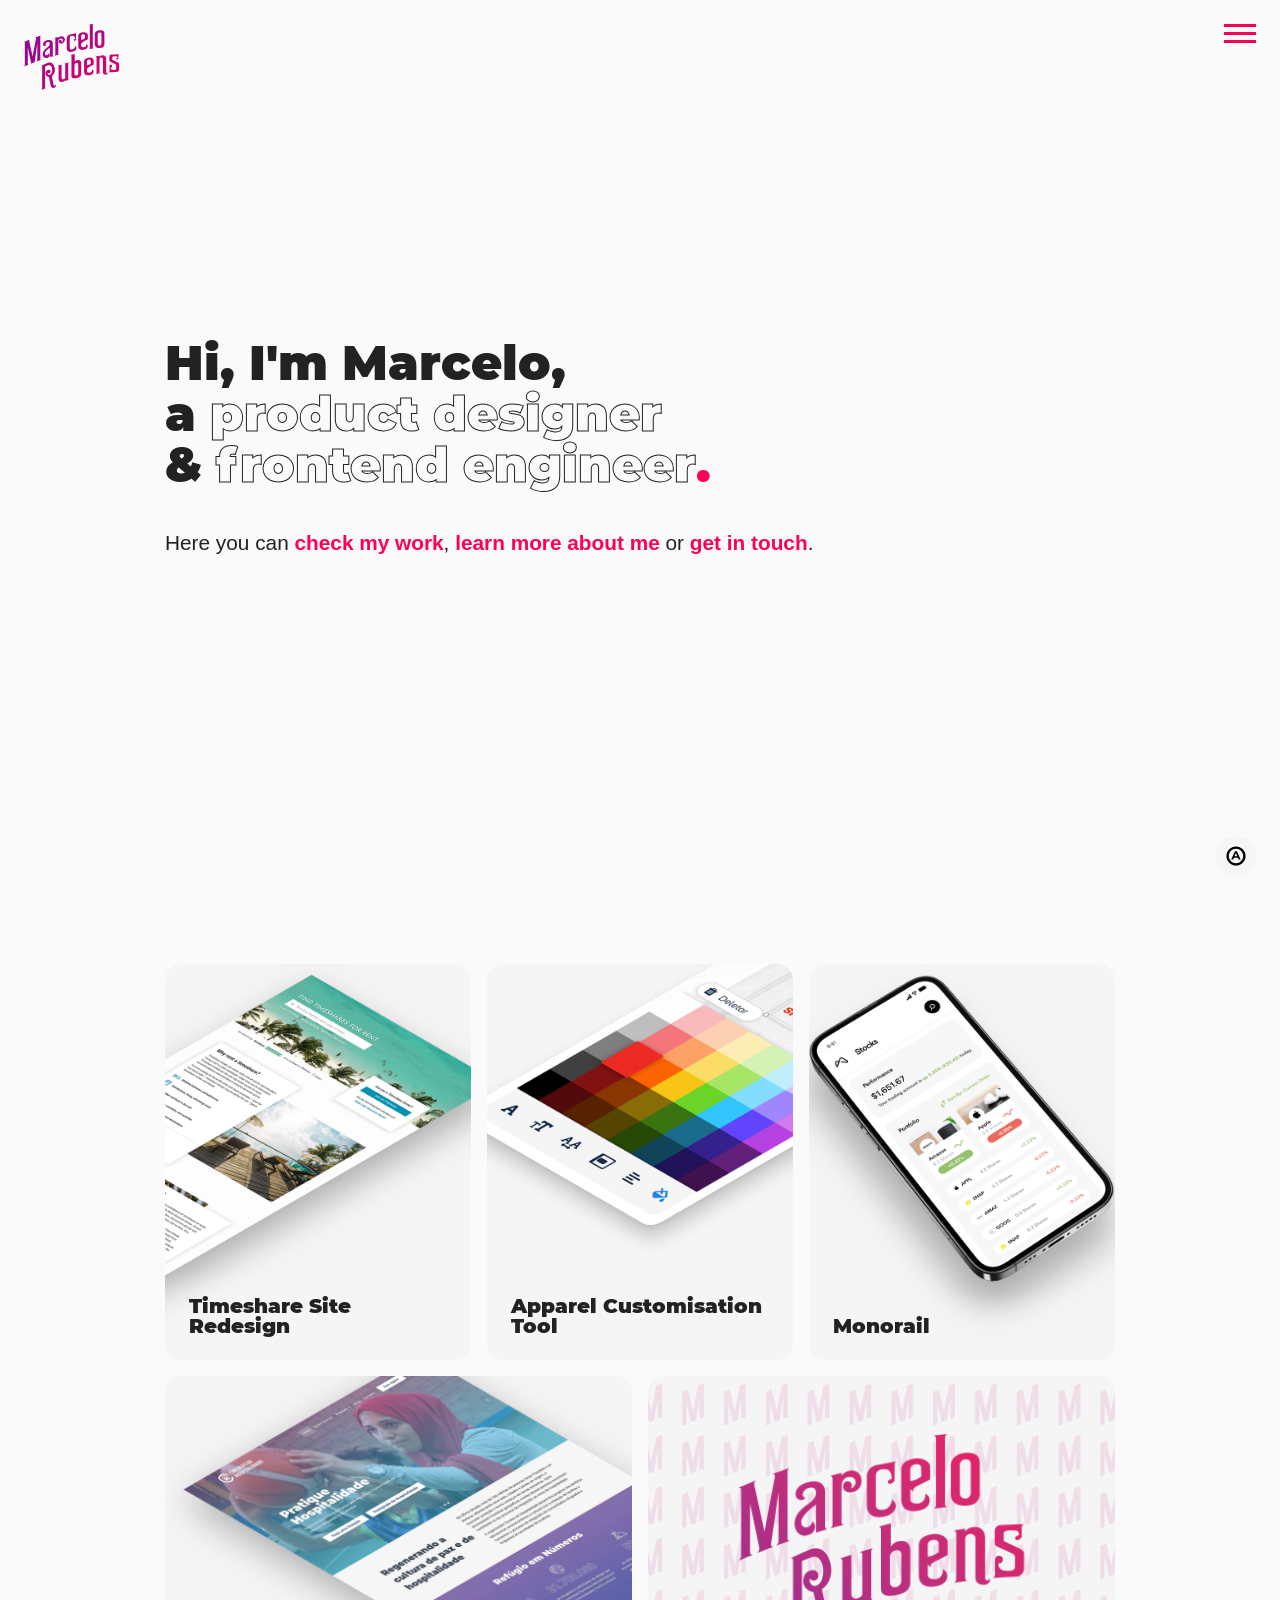
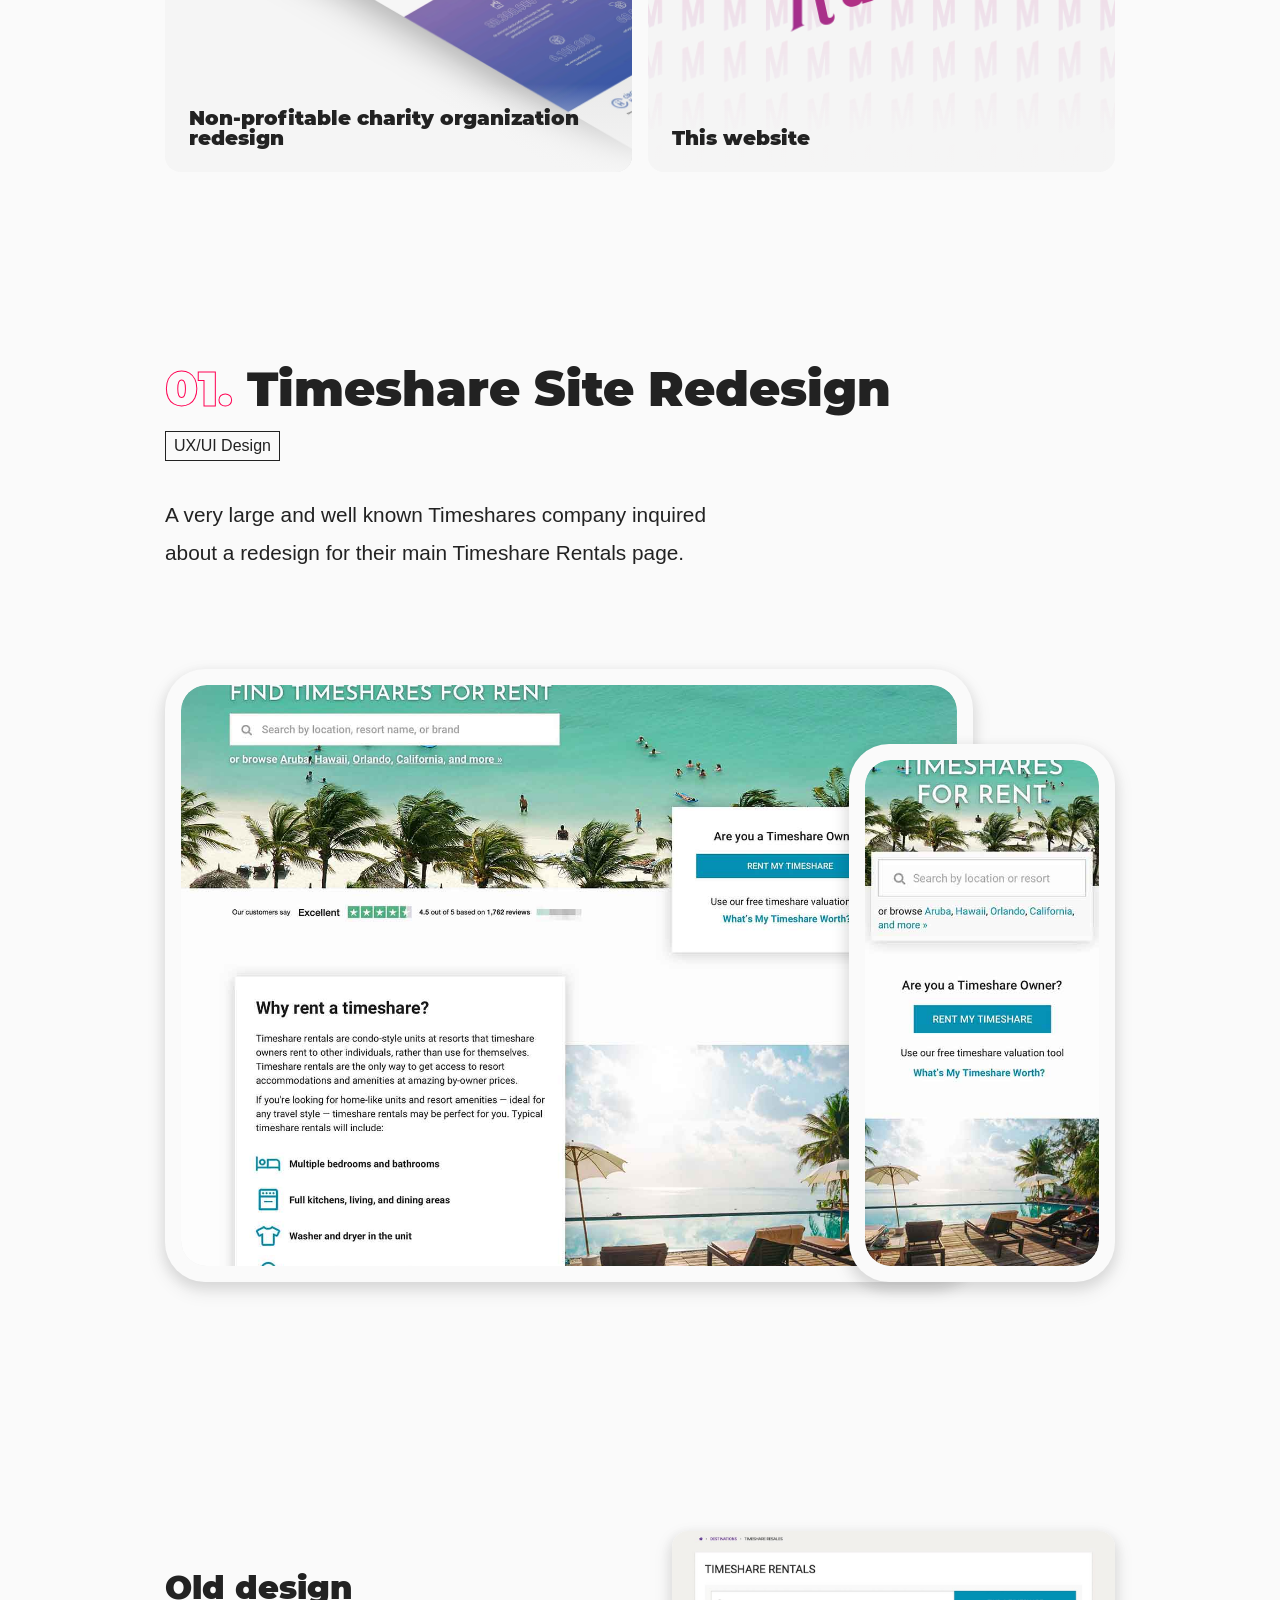
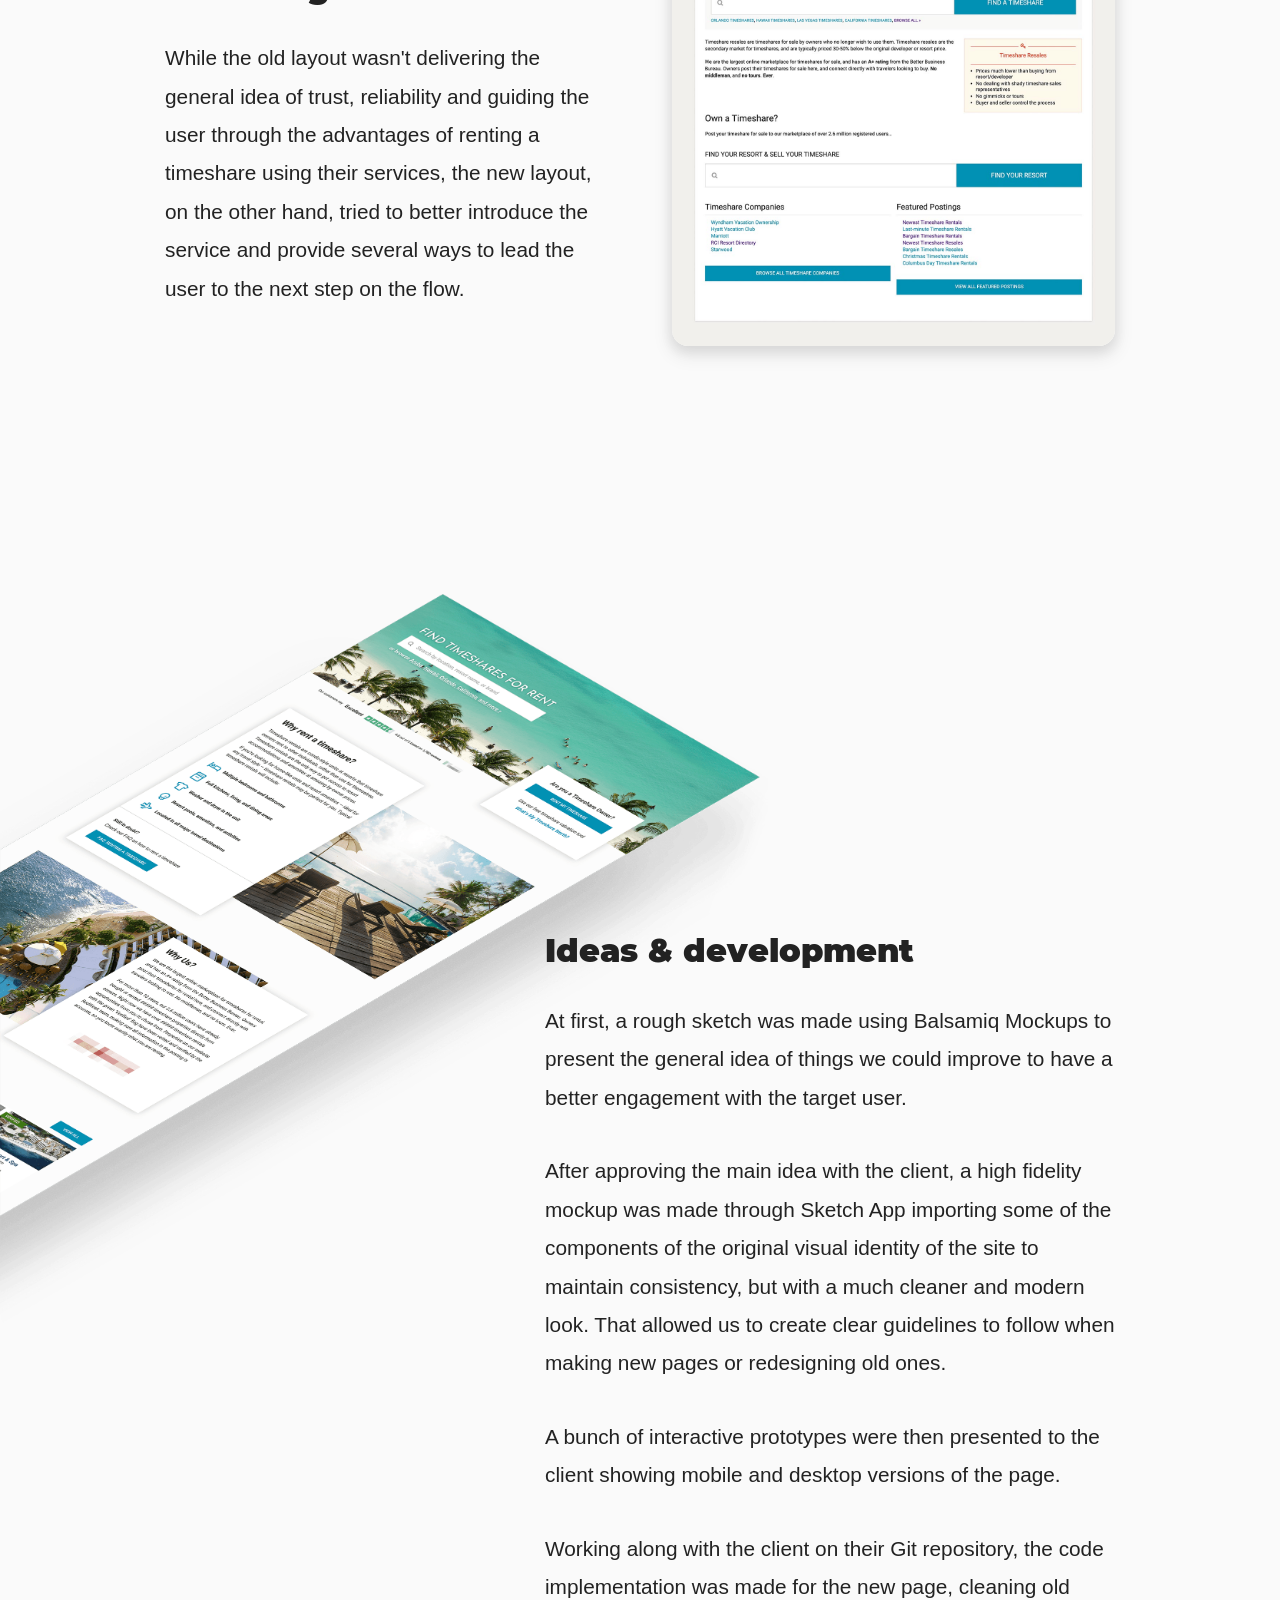
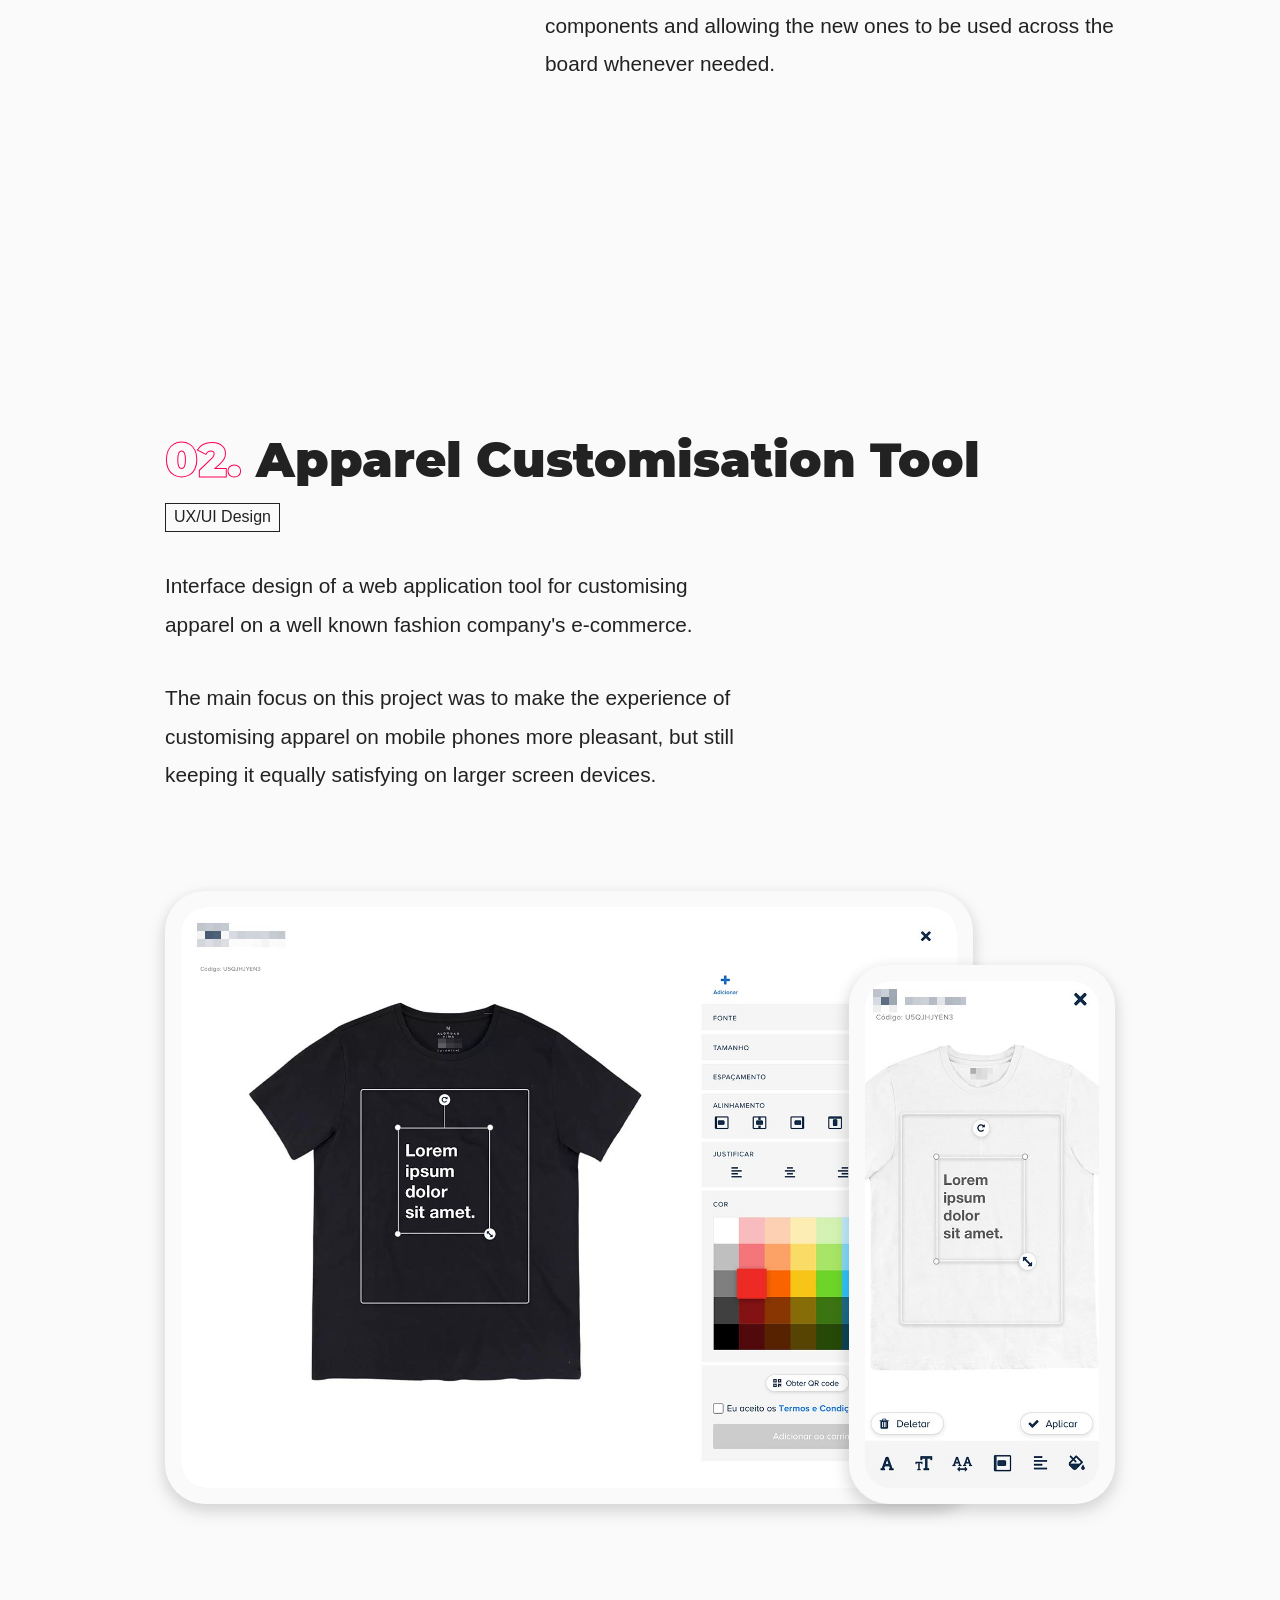
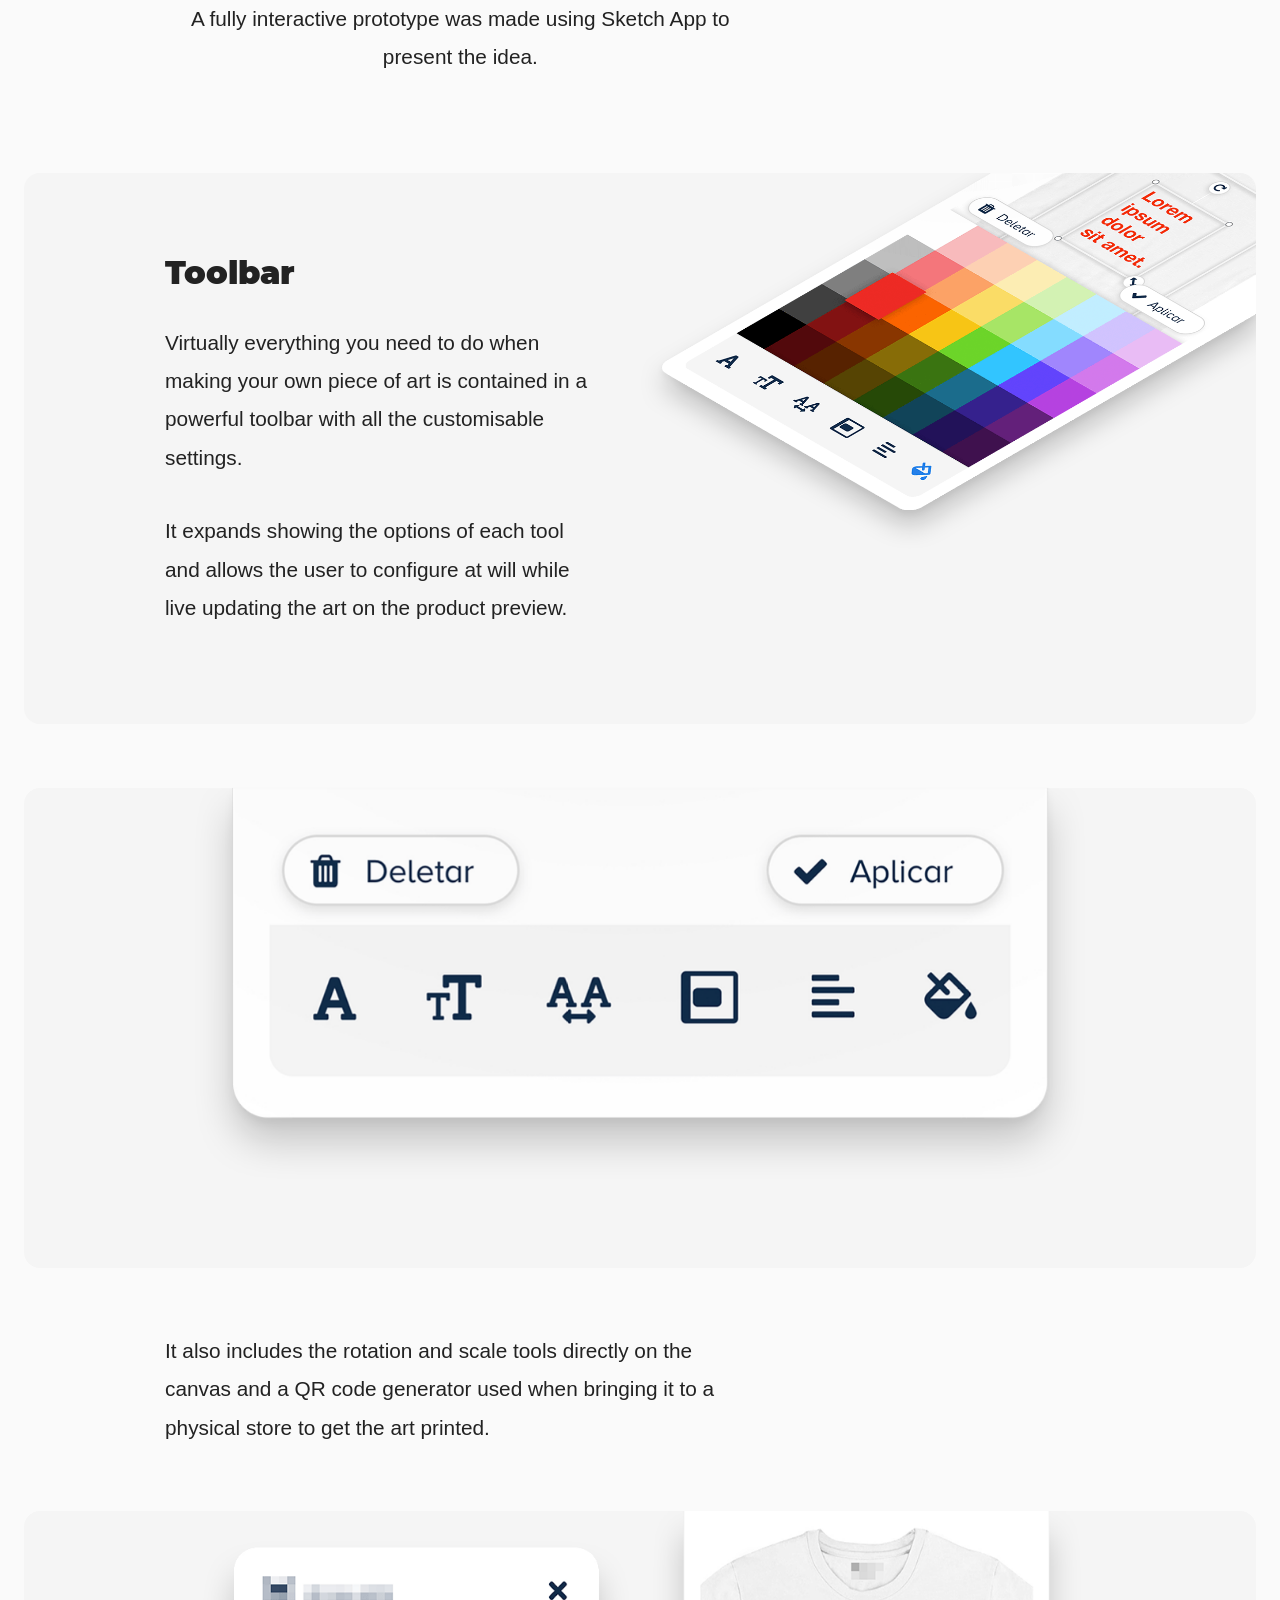
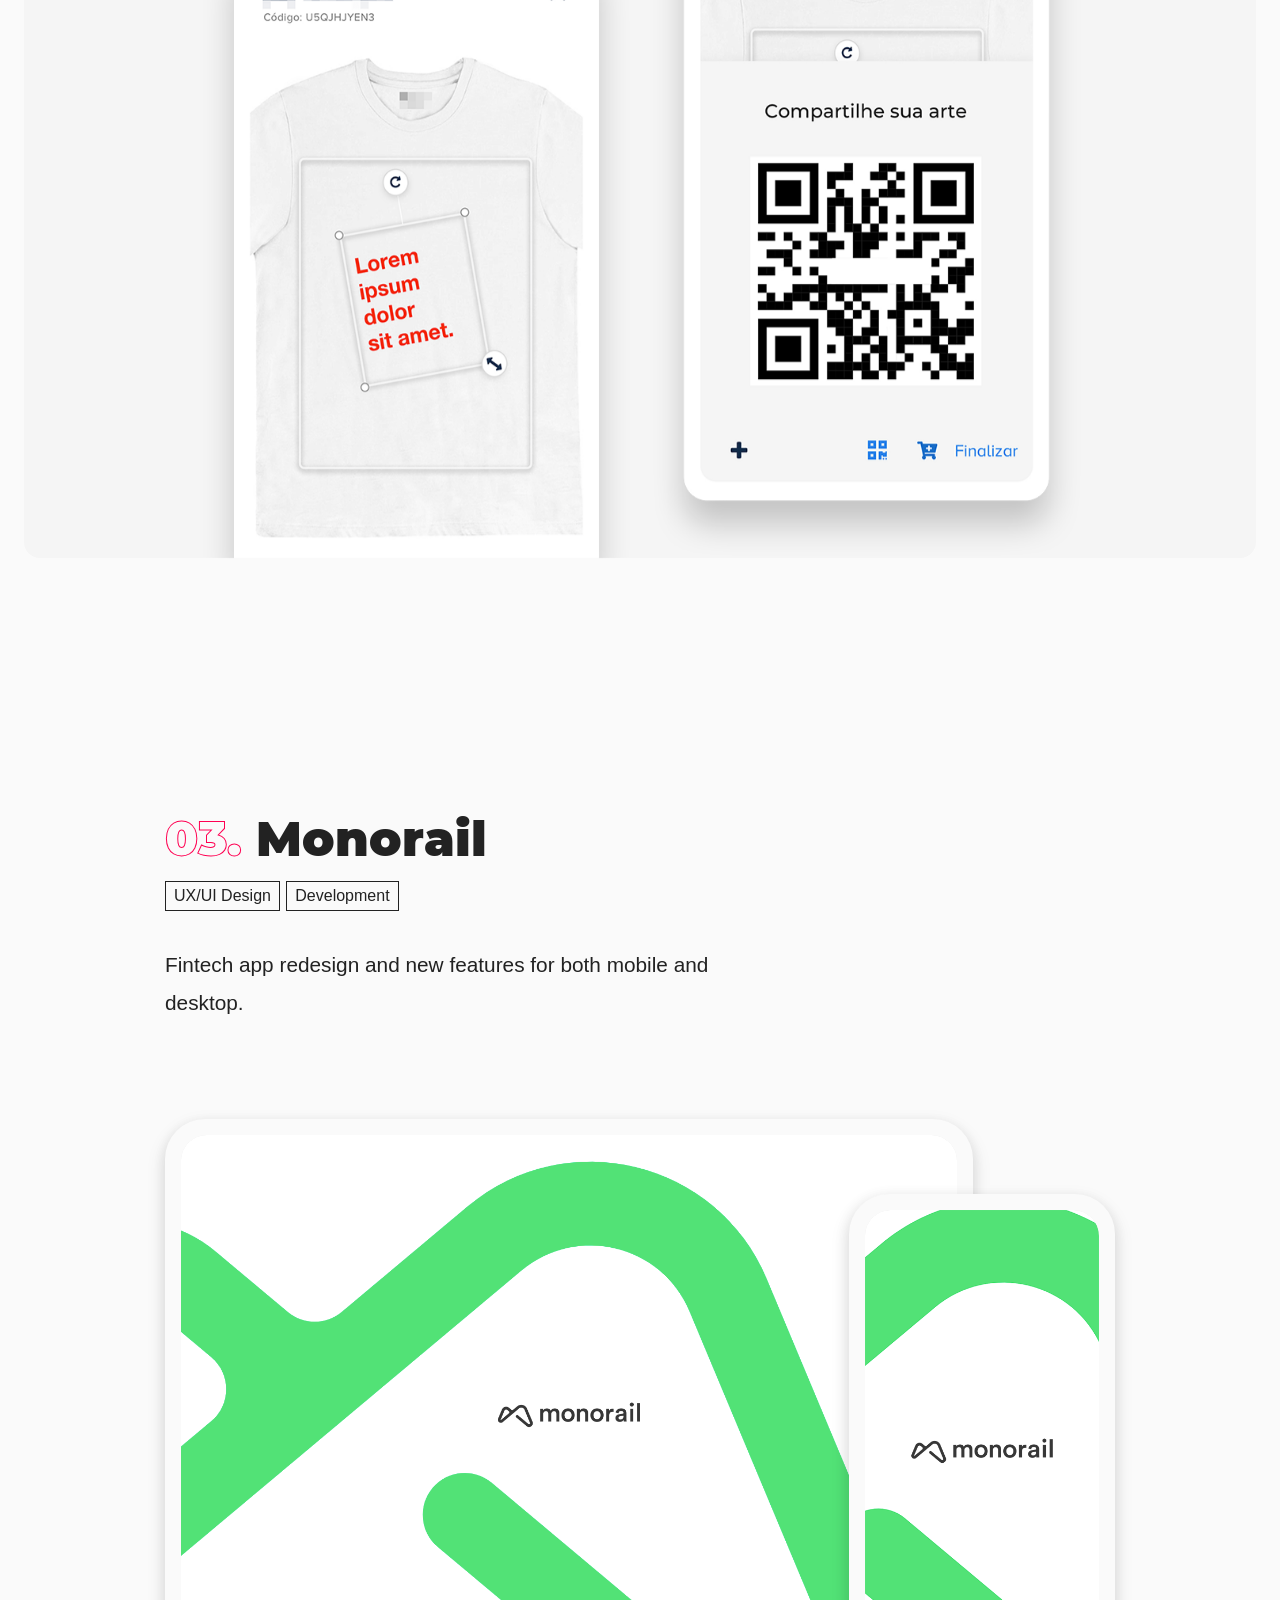
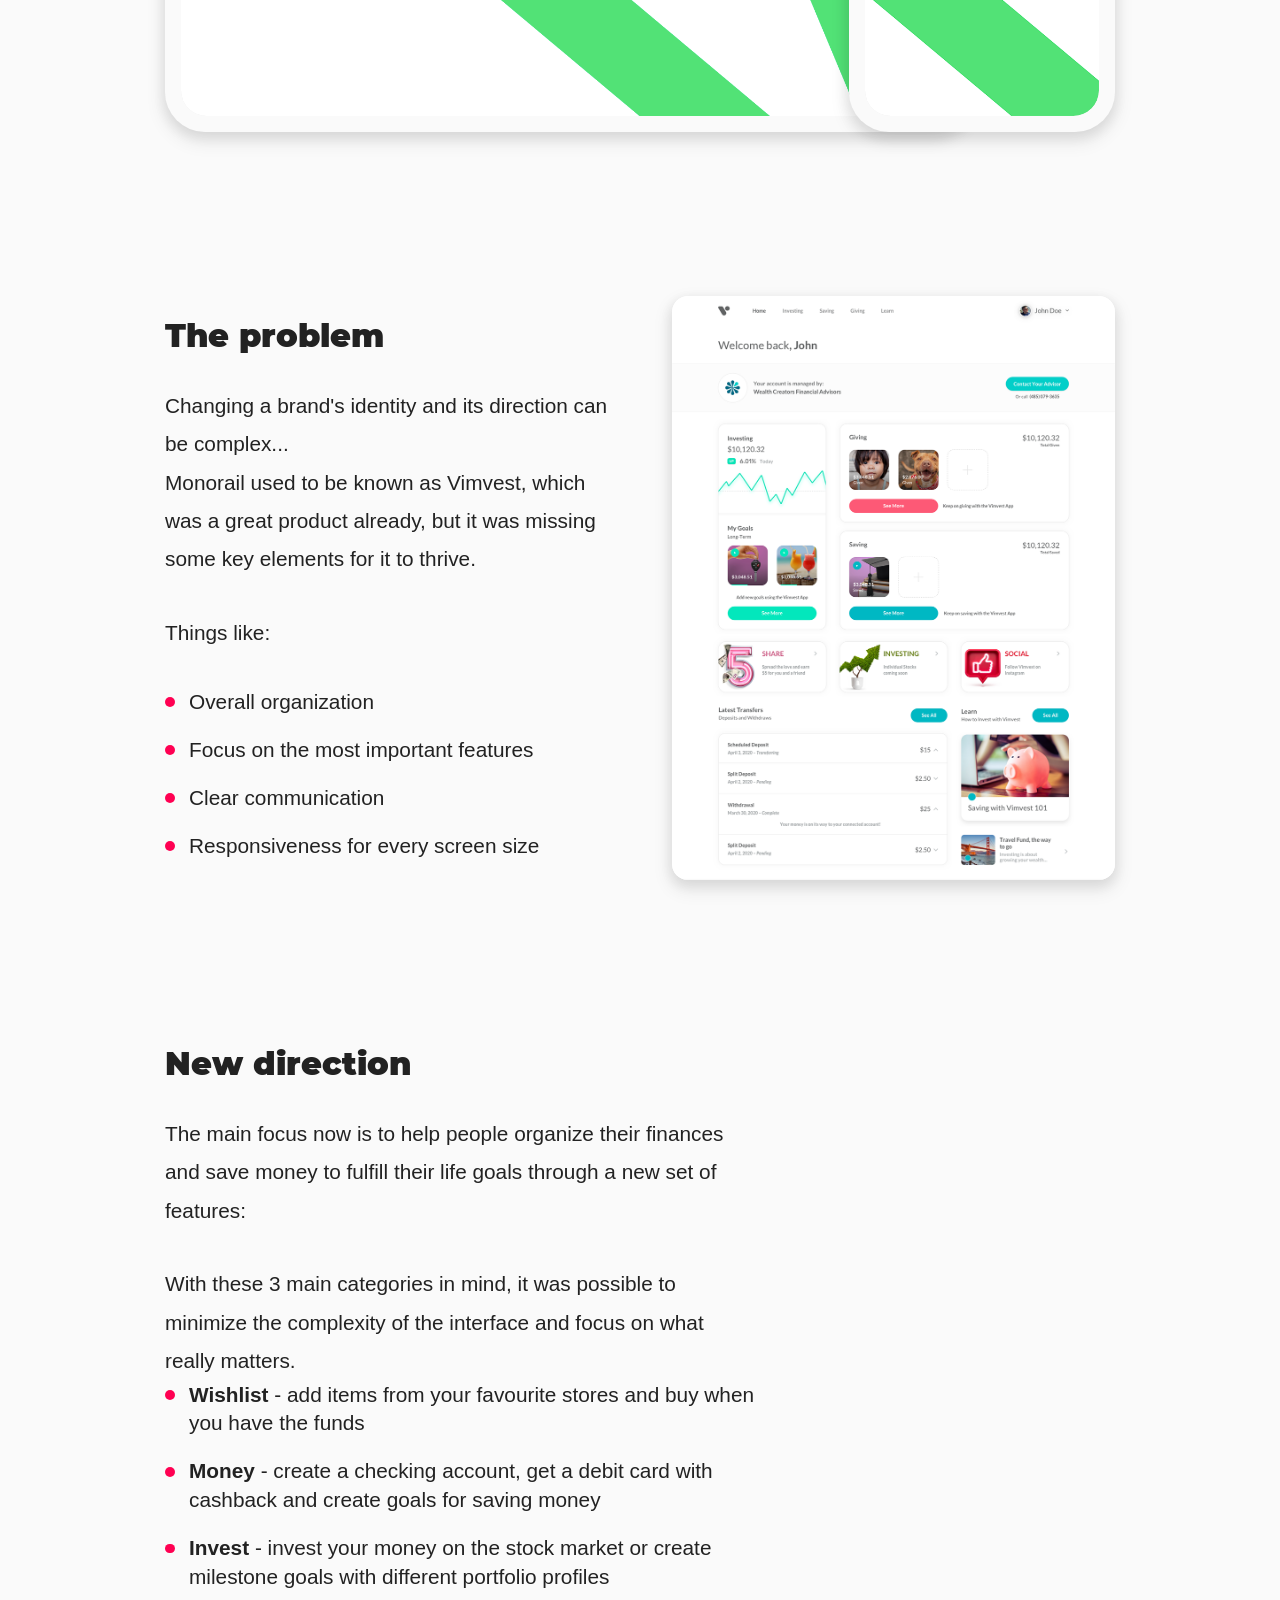
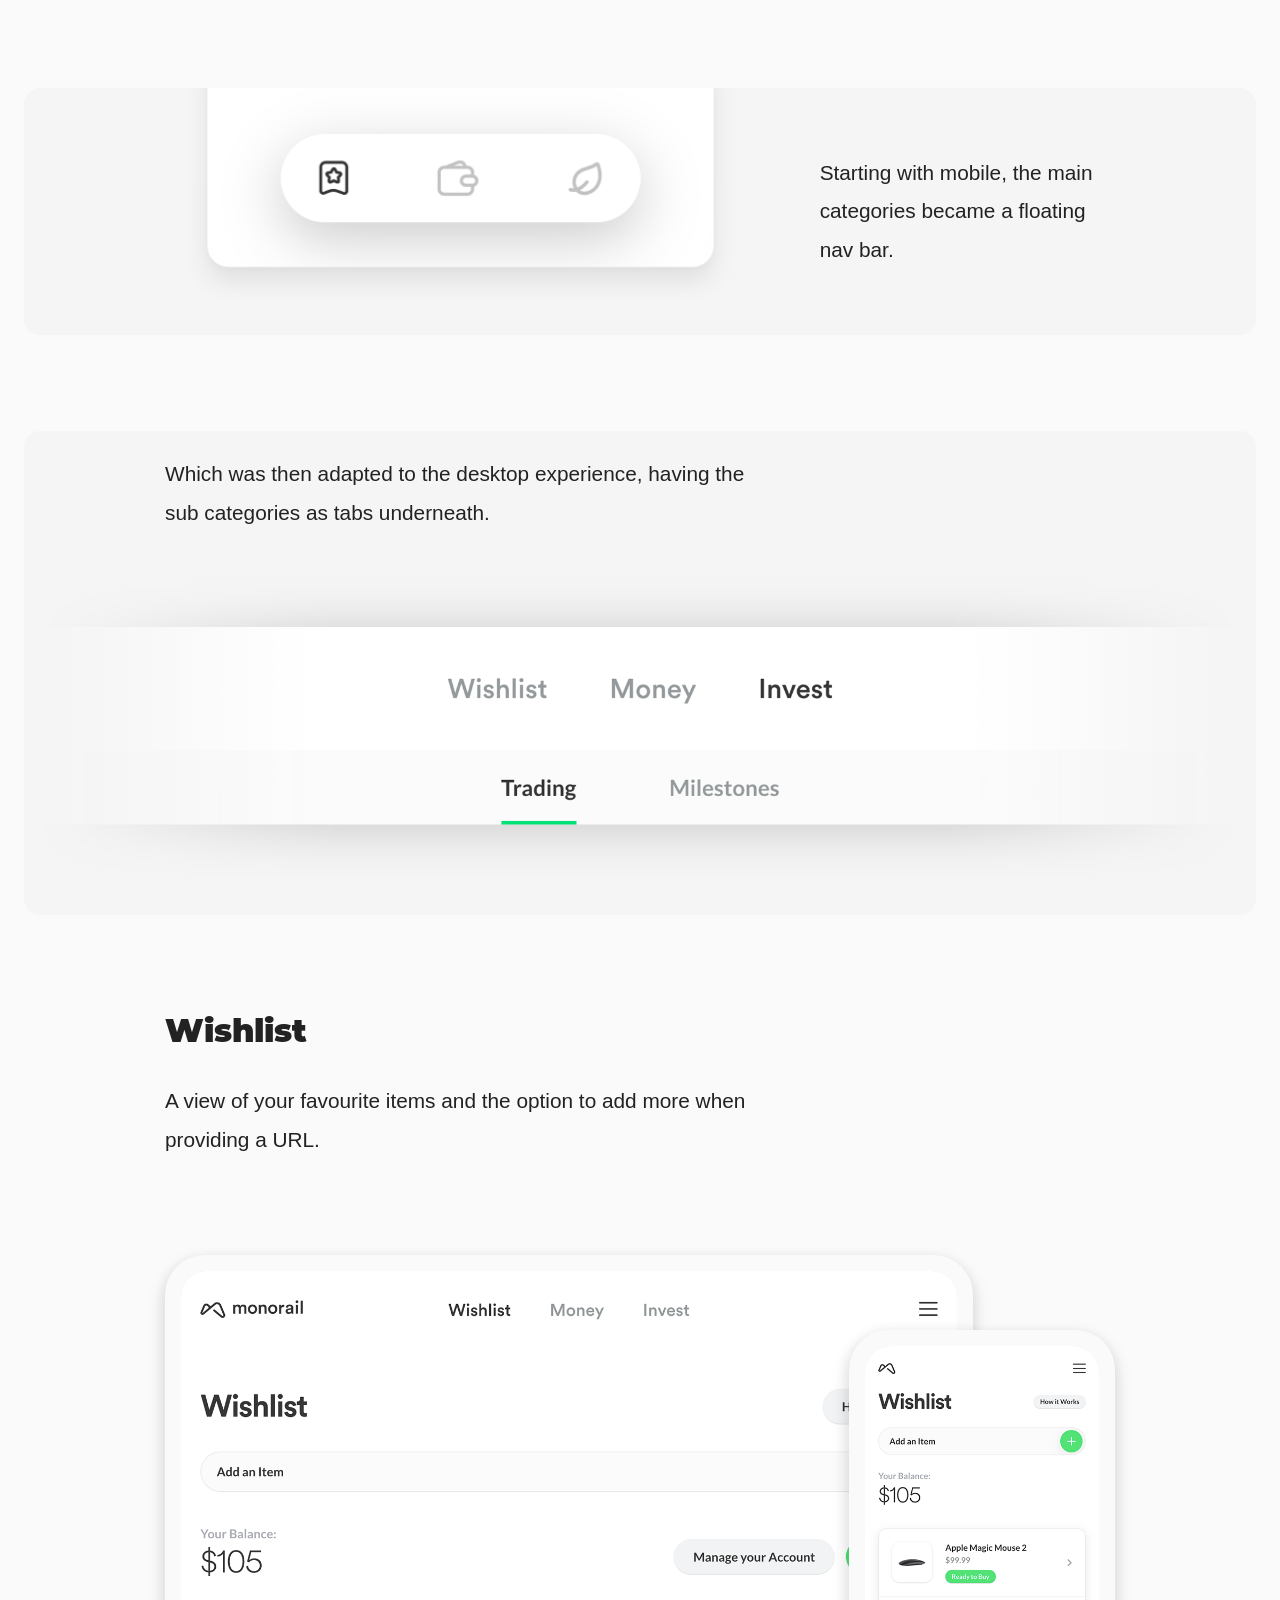
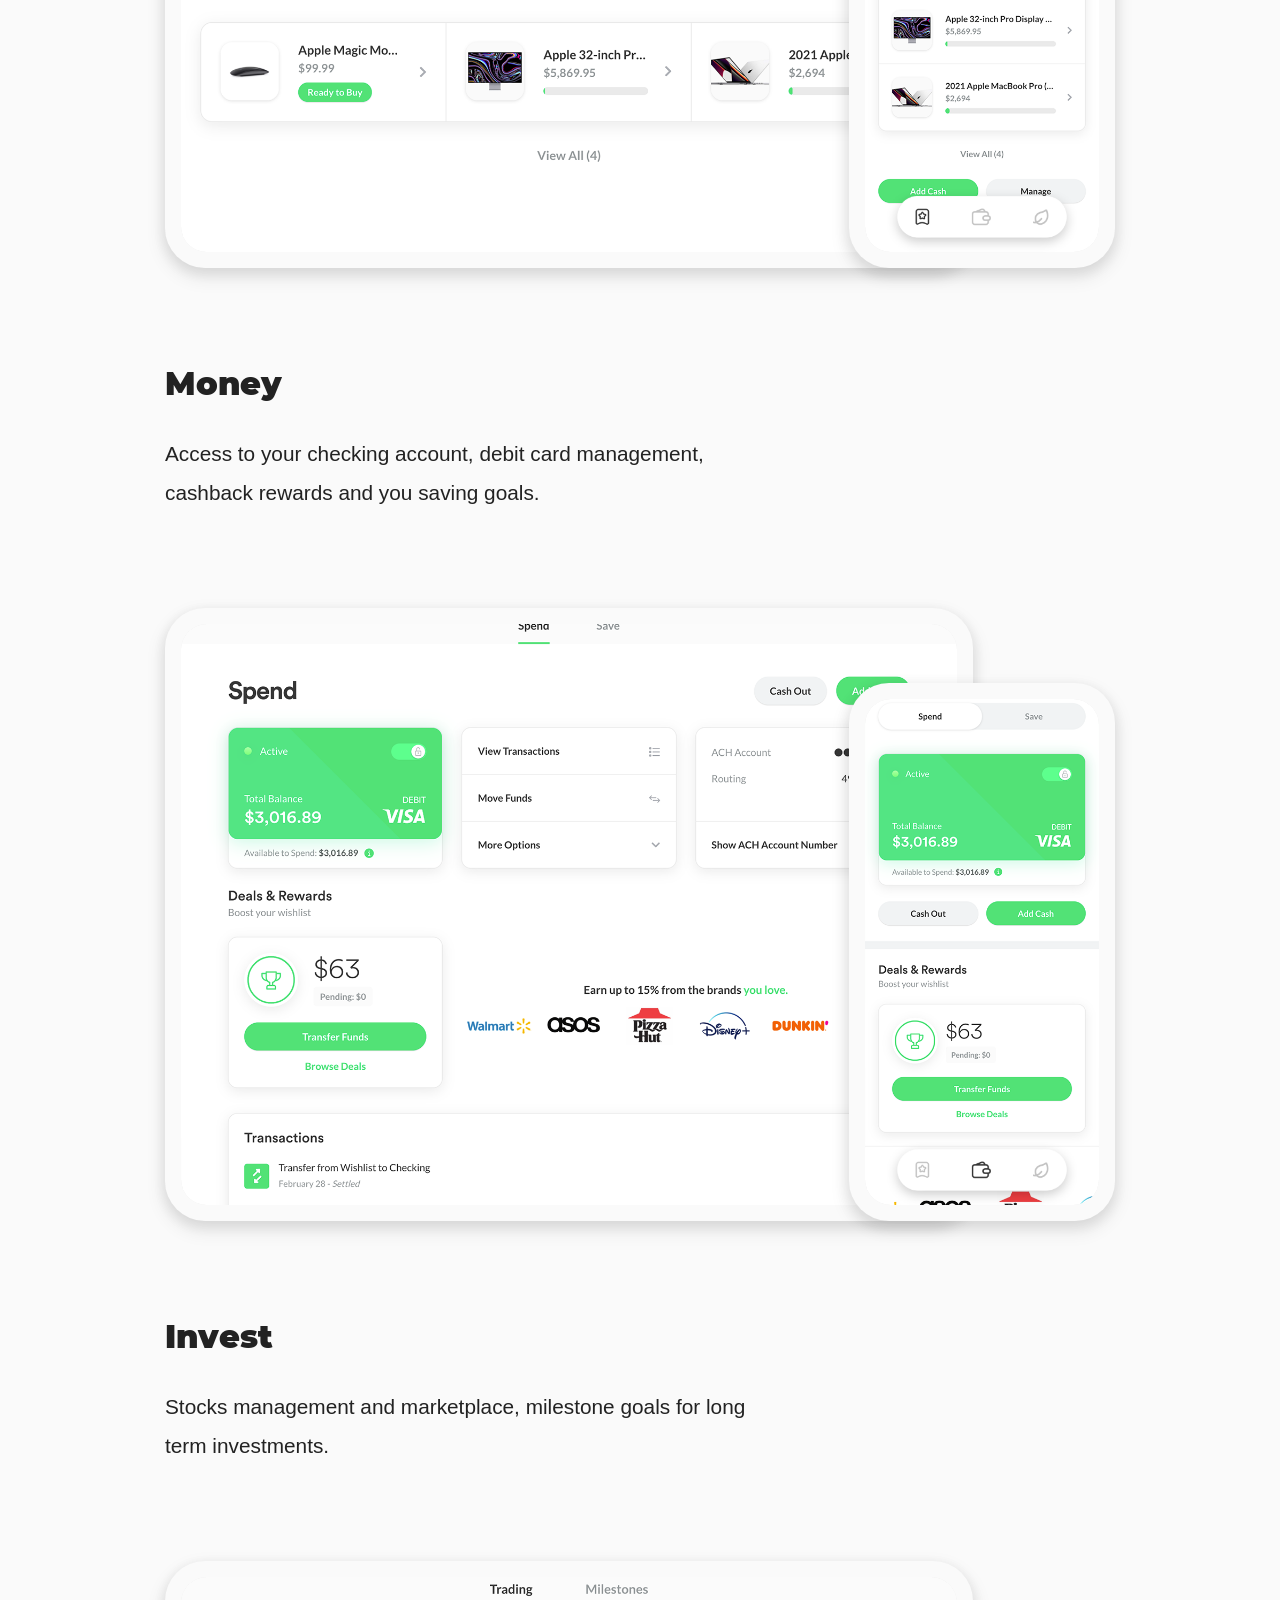
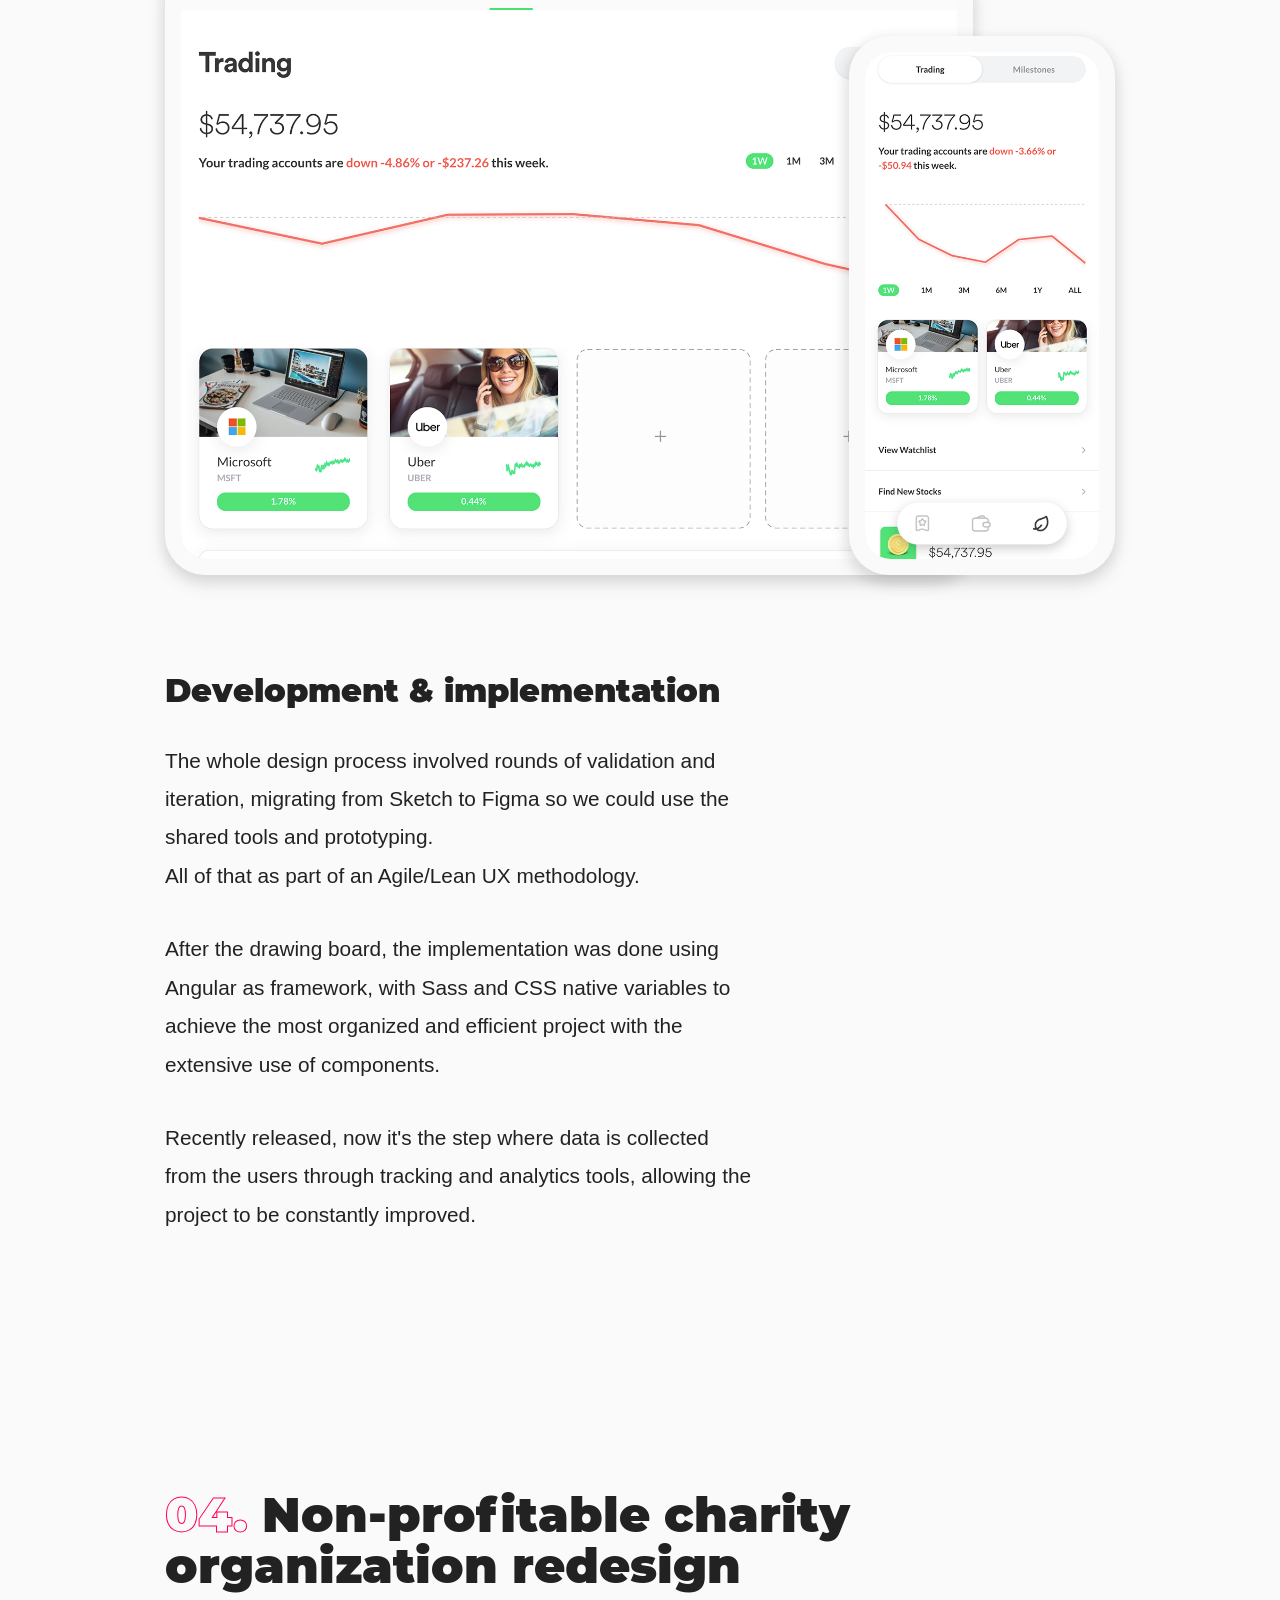
==== commit 9ba2f802: "Update static portfolio export" ====
--- a/index.html
+++ b/index.html
@@ -1,4 +1,4 @@
-<!DOCTYPE html><!--r63JDm6EqPF0wJEHAFSjt--><html lang="en"><head><meta charSet="utf-8"/><meta name="viewport" content="width=device-width, initial-scale=1"/><link rel="preload" href="/_next/static/media/26d4368bf94c0ec4-s.p.woff2" as="font" crossorigin="" type="font/woff2"/><link rel="preload" href="/_next/static/media/933c2c37b122dd37-s.p.woff" as="font" crossorigin="" type="font/woff"/><link rel="stylesheet" href="/_next/static/css/62a6ff6395c63dbe.css" data-precedence="next"/><link rel="stylesheet" href="/_next/static/css/109e7819a5d3529e.css" data-precedence="next"/><link rel="preload" as="script" fetchPriority="low" href="/_next/static/chunks/webpack-9c6843fad849031a.js"/><script src="/_next/static/chunks/4bd1b696-cf72ae8a39fa05aa.js" async=""></script><script src="/_next/static/chunks/964-f5b0d39900994cb7.js" async=""></script><script src="/_next/static/chunks/main-app-0915978716135828.js" async=""></script><script src="/_next/static/chunks/app/layout-a539b2e2587c709a.js" async=""></script><script src="/_next/static/chunks/766-04f4c765b0f15e37.js" async=""></script><script src="/_next/static/chunks/app/page-b75c2760df00a16f.js" async=""></script><meta name="next-size-adjust" content=""/><meta name="theme-color" media="(prefers-color-scheme: light)" content="#fafafa"/><meta name="theme-color" media="(prefers-color-scheme: dark)" content="#000000"/><title>Marcelo Rubens</title><meta name="description" content="Marcelo Rubens - Personal Portfolio"/><link rel="manifest" href="/manifest.webmanifest"/><meta property="og:title" content="Marcelo Rubens"/><meta property="og:description" content="Marcelo Rubens - Personal Portfolio"/><meta property="og:image:type" content="image/png"/><meta property="og:image:width" content="1200"/><meta property="og:image:height" content="1200"/><meta property="og:image" content="http://localhost:3000/opengraph-image.png?52092074d64ddbb2"/><meta name="twitter:card" content="summary_large_image"/><meta name="twitter:title" content="Marcelo Rubens"/><meta name="twitter:description" content="Marcelo Rubens - Personal Portfolio"/><meta name="twitter:image:type" content="image/png"/><meta name="twitter:image:width" content="1200"/><meta name="twitter:image:height" content="1200"/><meta name="twitter:image" content="http://localhost:3000/opengraph-image.png?52092074d64ddbb2"/><script>
+<!DOCTYPE html><!--5ZjdNGFGMoAiLmjutB__c--><html lang="en"><head><meta charSet="utf-8"/><meta name="viewport" content="width=device-width, initial-scale=1"/><link rel="preload" href="/_next/static/media/933c2c37b122dd37-s.p.woff" as="font" crossorigin="" type="font/woff"/><link rel="stylesheet" href="/_next/static/css/12210b4afd8cde0c.css" data-precedence="next"/><link rel="stylesheet" href="/_next/static/css/59c888c2a1ee2a30.css" data-precedence="next"/><link rel="preload" as="script" fetchPriority="low" href="/_next/static/chunks/webpack-bae18f834a0cc893.js"/><script src="/_next/static/chunks/4bd1b696-cf72ae8a39fa05aa.js" async=""></script><script src="/_next/static/chunks/964-f5b0d39900994cb7.js" async=""></script><script src="/_next/static/chunks/main-app-412513ff3ba8590a.js" async=""></script><script src="/_next/static/chunks/app/(frontend)/layout-e24b260a92032e67.js" async=""></script><script src="/_next/static/chunks/766-f1a28ae5260c842d.js" async=""></script><script src="/_next/static/chunks/app/(frontend)/page-815b209c5789d849.js" async=""></script><meta name="next-size-adjust" content=""/><meta name="theme-color" media="(prefers-color-scheme: light)" content="#fafafa"/><meta name="theme-color" media="(prefers-color-scheme: dark)" content="#000000"/><title>Marcelo Rubens</title><meta name="description" content="Marcelo Rubens - Personal Portfolio"/><link rel="manifest" href="/manifest.webmanifest"/><meta property="og:title" content="Marcelo Rubens"/><meta property="og:description" content="Marcelo Rubens - Personal Portfolio"/><meta property="og:image:type" content="image/png"/><meta property="og:image:width" content="1200"/><meta property="og:image:height" content="1200"/><meta property="og:image" content="http://localhost:3000/opengraph-image.png?52092074d64ddbb2"/><meta name="twitter:card" content="summary_large_image"/><meta name="twitter:title" content="Marcelo Rubens"/><meta name="twitter:description" content="Marcelo Rubens - Personal Portfolio"/><meta name="twitter:image:type" content="image/png"/><meta name="twitter:image:width" content="1200"/><meta name="twitter:image:height" content="1200"/><meta name="twitter:image" content="http://localhost:3000/opengraph-image.png?52092074d64ddbb2"/><script>
 (() => {
   try {
     const storageKey = "portfolio-theme-mode";
@@ -9,4 +9,4 @@
     document.documentElement.dataset.theme = "auto";
   }
 })();
-</script><script src="/_next/static/chunks/polyfills-42372ed130431b0a.js" noModule=""></script></head><body class="__variable_2646fc __variable_f7d00e"><div hidden=""><!--$--><!--/$--></div><div><main><div class="mainHeader_mainHeader__d52jp d-flex justify-between items-start"><button type="button" aria-label="Scroll to top" class="mainLogo_mainLogoWrapper__bAo14"><svg xmlns="http://www.w3.org/2000/svg" viewBox="0 0 316.6 223.8" class="mainLogo_mainLogoBorder__ctsLa"><path d="M62.7 223.8c-2.6 0-5.1-1.2-6.6-3.5-2.2-3.3-1.7-7.8 1.3-10.5v-65.3c-1.2-1.1-2.1-2.5-2.4-4.2-.8-3.7 1-7.4 4.4-9l3.9-1.8c1.4-.7 4.1-1.9 8.3-3.8 2.9-1.3 4.9-2.1 6.4-2.7-2.6.1-5.3-.5-7.9-1.7-.4 2.9-2.4 5.5-5.3 6.5l-4 1.4c-1 .4-2 .7-3 1-1.3.4-2.5.9-3.8 1.3l-3.9 1.5c-.5.2-1 .3-1.4.4l-1.2.6-3.9 1.4-10.1 3.9h-.1l-3.2 1.2c-.7.3-1.5.4-2.2.5-.6.6-1.4 1-2.2 1.4l-3.1 1.3-11.6 4.9c-3.7 1.6-7.9.2-10-3.2-2-3.3-1.4-7.5 1.5-10.1v-65C1.4 69.2.5 67.7.1 65.9c-.7-3.8 1.3-7.5 4.8-8.9l3.9-1.6 11.3-4.7h.1l3.2-1.3c3.8-1.5 8.2.1 10.1 3.7 1.5 2.9 1.1 6.3-.9 8.7l1.9 8.9c1.1-5.6 2.1-10.9 2.9-15.3-.9-1.1-1.6-2.4-1.8-3.8-.7-3.8 1.5-7.6 5.1-8.9l3.4-1.2s.1 0 .1-.1l.5-.2 13.9-5c3.8-1.4 8 .3 9.8 3.8 1.6 3 1.1 6.6-1.1 9v7.5c2.6-2.1 6-3.9 10.3-5.1 8.3-2.5 14.3-1.6 18.4.2.2-3.4 2.6-6.3 5.9-7.2l2.6-.7 9.5-2.5c.9-.2 1.9-.3 2.8-.2 2.1-1.1 4.4-1.9 6.9-2.3 1.3-.2 2.7-.3 4-.3 3.7.2 7.2 1.4 10.2 3.6 3.3-5.1 8.8-8.4 14.1-9.3 2.4-.4 10.9-2 15.5-2.8l4.9-.9c2.4-.5 4.8.2 6.6 1.6 3-2 7.1-3.7 12.6-4.6 5.6-.9 11.3 0 16 2.3V15.5c-1.5-1.4-2.5-3.3-2.6-5.5-.2-4.2 2.9-7.9 7.1-8.3L223.8.4c.3 0 .6 0 .9-.1L227 0c4.1-.4 7.8 2.3 8.7 6.3.6 2.9-.4 5.7-2.5 7.6v9.9c3.1-2 7.5-3.6 13.3-4 7.7-.5 13.7 1.2 17.9 5.2 3.4 3.2 5.3 7.7 5.3 12.5v33.1c0 9.1-5.7 19.9-21.9 20.6-5.2.2-9.6-.5-13.3-2.1-1.3 1.9-3.4 3.3-5.9 3.6L214 94.3c-2.1.2-4.1-.3-5.7-1.5-3.3 2.1-7.4 3.4-12.2 3.9-7.4.8-13.3-.5-17.7-3.8-1 1.5-2.2 3-3.8 4.3 1 1.4 1.5 3 1.5 4.7v10.6h.2c7.3-1 11.8 1.4 14.4 3.7.2.2.5.4.7.6 2.4-4.8 7.6-9.7 18.8-11.5 5.6-.9 11.5 0 16.2 2.4.6-3.3 3.3-6 6.7-6.4l12.1-1.7c.7-.1 1.4-.1 2.1 0 2.1-.9 4.7-1.6 7.9-1.8 6.9-.6 11.4 2.1 14 4.5.6.5 1.1 1.1 1.6 1.7 2.1-4.8 6.7-8 12.6-8.3l24.8-1h.3c4 0 7.5 3 7.9 7.1.3 2.7-.7 5.2-2.6 6.8v7.7c0 1.2-.3 2.5-.8 3.6-.5 1-1.4 2.2-2.5 3.4 5.9 4.2 5.8 9.6 5.7 12.4v14.5c0 7.5-6.2 15.5-16.7 15.9-9.3.3-16.2.8-20.5 1.1-.3.5-.5.9-.9 1.4-3 4.2-8.4 6.5-14.1 5.9-4.6-.4-8.4-2.3-11-5.2-.9.5-1.9.9-2.9 1l-3.2.4-11.4 1.6c-2.3.4-4.6-.3-6.3-1.7-3.2 2.7-7.9 4.9-14.6 5.6-8 .9-14.4-.7-18.8-4.7l-.4-.4c-2 5.7-7.1 11.4-19.7 14-5 1-12 2-17.6-.8-.6 2.9-2.7 5.3-5.6 6.1l-3.8 1.1c-3.5 1.1-8.2 2.4-8.4 2.5-.7.2-1.4.3-2 .3-1.9 1-4.2 1.9-7.5 2.7-5.2 1.3-10.7 0-15.1-3.4l-.1-.1c1.4 2.7 1.8 6 1.4 8.9-.8 6.1-5 11-11.1 13.1h-.1c-4.5 1.4-9.2 1.1-13-.9-3.4-1.8-5.8-4.8-6.8-8.4-.4-1.5-1.5-6.2-3-13.2v9.6c1.3 1.1 2.2 2.6 2.6 4.4.8 3.7-1.1 7.4-4.6 9l-4 1.8c-3.1 1.4-7.8 3.8-7.8 3.8l-2.7 1.3c-1.4.6-2.6.9-3.8.9zm45.1-35.3c1.4 0 2.7.3 3.9 1-1.6-2.5-2.5-5.2-2.5-8V168c-1.3 2.3-2.9 4.4-4.7 6.2 1 4.7 2.1 9.9 3.1 14.3h.2zm-21.2-6.6c.1 0 .1 0 0 0 .1 0 .1 0 0 0zm48.1-6.3zm130.6-16.4zm-178.7-.3s-.1 0 0 0c-.1 0 0 0 0 0zm88.7-21.5zm-86-17.3c4.1 0 7.4 1.2 9.7 2.4 4.1 2.2 7.6 5.9 10.1 10.6.8-.7 1.7-1.3 2.8-1.7l2.6-.9c.1 0 .1 0 .2-.1l1-.3c.1 0 .2-.1.3-.1l8.1-2.7c1.6-.5 3.4-.5 5 0 1-1.3 2.4-2.4 4.1-2.9l2.5-.8c2.8-1 9.1-2.7 9.8-2.9l1.9-.6c.8-.2 1.7-.3 2.5-.3v-8.6c-1.4-1.2-2.3-2.9-2.6-4.9-.2-1.5 0-3 .6-4.2-2.9-1-5.1-2.4-6.6-3.8-4-3.6-6.4-9-6.4-14.8v-8.7c-.6.3-1.1.6-1.7.8-3 1.2-6 1.8-8.9 1.6v20.1c1.4 1.3 2.3 3 2.6 5 .5 4-2.2 7.8-6.1 8.7l-2.6.6c-2 .5-4.4 1.1-6.5 1.7l-5.4 1.4c-.5.1-.9.2-1.4.2-.4.2-.7.3-1.1.4l-3.8 1.1c-2.6.8-5.9 1.8-8.2 2.5-1 .3-2 .4-3.1.3-.4.2-.7.4-1.1.6.6.3 1.2.3 1.7.3zm88.1.4zm-16.3-42.4zm87.7-8.2z" id="Layer_4"></path></svg><div class="mainLogo_mainLogo__6SWzY"><div class="mainLogo_mainLogoRatio__YxgTh"></div><div class="mainLogo_mainLogoBackground__MicVM"></div><svg viewBox="0 0 0 0" width="0" height="0"><clipPath id="main-logo" clipPathUnits="objectBoundingBox" transform="scale(0.0033, 0.0048)"><path d="M239.57 75.28c13.3-.58 14.23-9.54 14.23-12.63V29.51c0-4.63-3.05-10.5-14.71-9.73-11.66.77-15.71 8.12-15.71 12.72v31.12c0 5.11 2.89 12.24 16.19 11.66zm-6.74-42.44c0-3.38 2.4-6.26 5.92-6.26s5.61 1.35 5.61 5.1v30.21c0 2.6-2 5.98-5.61 5.98-3.61 0-5.92-2.12-5.92-6.17V32.84zM169.44 112.54c-4.78.67-7.87 3.49-9.27 5.88V94.01l-12.95 3.36c1.45-.05 2.63.84 2.63 3.29v61.06c0 5.11 1.8 10.5 16.25 7.52 14.45-2.99 14.55-9.93 14.55-14.36v-32.23c0-6.08-2.91-11.28-11.21-10.11zm1.77 42.25c0 2.8-2.28 5.4-5.46 6.04-3.96.8-6.46-1.42-6.46-4.89V129.9c0-5.11 3.23-7.18 5.93-7.66 2.7-.48 5.99.15 5.99 4.29v28.26zM261.41 153.81c-1.65 0-2.02-2.14-2.02-5.07v-40.39c0-3.49-2.46-11.32-11.41-10.58-7.07.59-8.7 3.51-9.56 4.96v-3.2l-12.08 1.74c1.45-.05 2.64 1.12 2.64 3.57v46.96c0 2.44-1 4.02-2.64 4.54l14.71-2.08c-1.45.05-2.64-1.18-2.64-3.62V110.6c0-4.01 2.73-5.74 5.84-5.74 3.1 0 5 2.79 5 5.23V151c0 4.84 3.38 7.05 7.48 7.43 5.28.49 8.89-3.24 7.31-6.73-.56.44-.59 2.11-2.63 2.11M99.8 188.46c-.04 4.88-5.35 5.92-6.02 3.19-.52-2.1-6.18-28.63-6.18-28.63 2.85-1.74 5.9-4.82 7.76-9.39 2.49-6.12 2.79-10.78 1.34-17.36-2.07-9.41-9.03-19.64-21.18-14.97l-20.86 9.24c1.45-.05 2.63.03 2.63 2.47v68.78c0 2.44-1.22 4.77-2.63 5.9l14.86-7.09c-1.45.05-2.78-.34-2.78-2.79v-64.36s4.72-2.25 9.98-4.02c8.83-2.97 12.21 7.46 12.35 12.96.15 6.03-1.03 14.2-6.84 16.71-4.95 2.13-8.45-3.37-7.25-7.5a4.663 4.663 0 004.78 2.23c2.86-.51 4.84-2.86 3.96-6.6a5.711 5.711 0 00-6.42-4.3c-7.49 1.07-9.69 7.31-9.25 12.86.41 5.22 5.59 9.95 10.55 9.97.18 0 5.85 26.71 6.8 30.02 1.16 4.04 5.6 5.3 9.69 3.99 7.75-2.47 6.11-10.38 4.71-11.31zM71.22 74.98c-3.85 2.71-12.27 9.21-12.27 19.09 0 10.46 7.84 13.35 12.14 12.6.75-.13 5.19-.84 7.91-4.53 2.67-3.63 1.53-7.87-.98-10.45-.69 2.24-1.64 4.06-3.91 5.49-3.59 2.28-7.52.37-7.99-3.22-.37-2.89.14-4.38 2.3-7.62 3.15-4.71 9.89-9.83 13.11-12.24v29.48c2.95-.88 12.08-3.66 12.08-3.66-1.45.05-2.63-.53-2.63-2.97V61.02c0-9.26-7.35-13.48-18.85-10.07-10.33 3.07-12.07 8.95-12.07 11.68 0 2.73.55 3.92 1.65 5.02 1.88 1.87 4.32 2.31 6.36 1.32 1.16-.56 2.73-2.15 1.74-2.31-.99-.17-2.72-1.28-2.17-3.88 1.17-5.57 7.75-7.18 10.85-6.16 1.96.65 3.05 2.57 3.05 5.01 0 5.73-4.49 9.25-10.32 13.35zM201.12 69.23c-.21-1.95-.78-4.4-4.52-6.64.45 2.54-.9 10.12-8.22 10.43-7.32.31-7.73-2.92-7.73-5.52v-9.91c1.04.43 1.63 2.79 4.05 2.51-2.13-1.14-.66-3.49 3.43-5.55 5.85-2.95 9.75-4.8 13.49-6.93V34.35c0-5.53-8.36-9.86-16.52-8.51-8.17 1.35-13.89 4.68-13.89 11.8v31.22c0 5.08 1.98 13.55 16.13 11.95 13.33-1.5 14-9.62 13.78-11.58zm-20.47-32.58c0-2.84 3.4-4.93 6.39-4.93 5.08 0 5.14 2.98 5.14 4.77v8.26s-4.6 3.05-6.97 3.74c-1.21.36-3.29 1.01-4.56.94V36.65zM203.55 105.27c-8.17 1.34-13.9 4.68-13.9 11.8v31.22c0 5.08 1.98 13.55 16.13 11.95 13.33-1.5 13.99-9.62 13.78-11.59-.21-1.95-.78-4.4-4.52-6.64.45 2.54-.9 10.12-8.22 10.43-7.32.31-7.74-2.92-7.74-5.51v-9.91c1.04.43 1.63 2.79 4.04 2.51-2.13-1.15-.66-3.49 3.43-5.55 5.85-2.95 9.75-4.8 13.49-6.93v-13.27c.03-5.53-8.33-9.86-16.49-8.51zm7.08 18.92s-4.6 3.05-6.97 3.74c-1.22.36-3.29 1.01-4.56.94v-12.8c0-2.84 3.4-4.93 6.39-4.93 5.08 0 5.14 2.98 5.14 4.77v8.28zM150.57 87.18c13.79-1.64 15.01-10 14.8-11.9-.2-1.88-.76-4.26-4.37-6.42.56 3.49-2.36 10.25-9.42 10.81-6.34.5-7.18-2.89-7.18-4.77V43.23c0-3.76 3.58-5.88 6.89-6.26 6.75-.77 9.83 2.33 9.83 10.28-1.59.19-3.85 1.3-4 2.89-.15 1.59.72 2.17 2.31 2.17s4.05-2.05 4.63-3.21V32.67c0-2.25.66-3.16 2.01-3.93 0 0-17.83 3.33-20.6 3.79-4.67.77-10.51 4.96-10.51 11.85v31.23c0 4.92 2.89 13.08 15.61 11.57zM295.82 120.49c-5.67-2.73-12.22-5.71-15.76-7.45-1.09-.53-1.16-1.37-1.16-1.91v-6.69c0-1.19.51-1.66.87-1.91.98-.7 2.47-1.33 8.41-1.33 5.3.07 6.83.75 6.83 5.21-1.59.19-3.85 1.3-4 2.89-.15 1.59.72 2.17 2.31 2.17s4.05-2.05 4.63-3.21v-9.52c0-2.44 1.04-3.79 2.63-4.1 0 0-21.39.88-24.77 1.03-3.38.15-6.27 2.31-6.27 6.82v11.26c0 2.96.77 3.8 4.5 5.42 3.34 1.44 12.97 5.95 14.35 6.57 1.37.63 2.42 1.94 2.42 3.62v10.13c0 .78.49 4.36-7.13 4.36s-10.31-2.39-10.31-7.87c2.95.1 4.68-1.47 4.68-4.02 0-2.82-1.79-4.04-4.23-4.04-2.43 0-3.99 2.18-3.99 5.3v13.86c0 2.44-.99 3.75-2.64 4.26 0 0 14.36-1.08 24.13-1.42 5.98-.21 8.93-4.52 8.93-7.88v-14.05c0-2.94.54-5.11-4.43-7.5M54.14 112.18c-1.45.05-2.64-.32-2.64-2.76V40.07c0-2.25.59-3.3 2.01-4.43l-17.87 6.43c1.39-.04 2.96.82 2.62 2.58 0 0-9.32 48.68-10.97 58.1L16.53 53.29c-.45-2.06.59-3.45 2.01-4.58L0 56.33c1.45-.05 2.64.21 2.64 2.66v68.57c0 2.44-1.22 4.49-2.64 5.61l14.86-6.21c-1.45.05-2.78-.47-2.78-2.91V72.91l9.7 46.33c-.03-.03-.02.1.04.46.44 2.4-.85 4.17-2.27 5.3l3.18-1.18v.01l10.13-3.95 3.93-1.47c-1.45.05-2.98-.24-2.63-2.66l7.9-54.4v50.81c-.05 2.36-1.24 4.18-2.63 5.28l3.93-1.49c2.19-.78 4.29-1.49 6.86-2.39l3.92-1.38zM96.24 99.2l14.71-3.84c-1.45.05-2.63-.76-2.63-3.2V56.77c0-4.01.21-11.36 8.48-11.66 3.9-.15 6.19 2.35 6.26 5.11s-2.18 6.64-4.83 6.74c1.21-.43 1.94-7.61-3.93-7.32-4.73.23-5.7 7.2-2.62 9.7 3.92 3.19 8.45 1.76 10.52.91 2.48-1.03 7.1-3.95 7.1-11.35 0-7.26-5.93-11.43-12.09-10.44-4.78.77-8.02 3.96-8.88 5.41v-3.06l-12.08 3.16c1.45-.05 2.63.85 2.63 3.3V94.2c0 2.44-1.17 4.28-2.64 5zM139.61 171.78V124.1c0-2.25.66-3.45 2.01-4.22l-14.09 4.2c1.45-.05 2.64.7 2.64 3.14v40.84c0 1.73-1.41 3.6-5.46 4.76-4.05 1.16-6.07-1.57-6.07-5.64v-40.26l-12.08 4.06c1.45-.05 2.64.5 2.64 2.95v39.62c0 4.32 5.83 9.2 11.59 7.79 5.38-1.32 7.25-3.13 9.24-6.03v3.07l12.22-3.61c-1.45.04-2.64-.55-2.64-2.99zM207.79 73.99c0 2.44-1 3.89-2.64 4.41l14.71-1.64c-1.45.05-2.63-1.27-2.63-3.72V4.36c0-2.44 1-3.84 2.63-4.36l-14.71 1.64c1.45-.05 2.64 1.23 2.64 3.68v68.67z"></path></clipPath></svg></div></button><div class="mainNav_mainNav__TjVRu"><div class="mainNav_burgerMenu__7dgd6"><nav class="mainNav_burgerMenuContent__eNP0G "><button class="mainNav_button___L3td">Home</button><button class="mainNav_button___L3td">Work</button><button class="mainNav_button___L3td">About</button><button class="mainNav_button___L3td">Contact</button></nav><button class="mainNav_burgerMenuToggle__R0FTl "><div class="mainNav_burgerMenuIcon__Mwt1C"><span></span><span></span><span></span></div></button></div></div></div><section id="mainIntro" class="d-flex flex-column justify-center"><div class="container"><p class="font-huge font-bold mb-3">Hi, I&#x27;m Marcelo, <br/>a <span class="font-featured">product designer</span> <br/>&amp; <span class="font-featured">frontend engineer</span><span class="font-secondary">.</span></p><p>Here you can<!-- --> <a href="#indexSection" class="animation">check my work</a>,<!-- --> <a href="#aboutMe" class="animation">learn more about me</a> <!-- -->or<!-- --> <a href="#contactMe" class="animation">get in touch</a>.</p></div></section><section id="indexSection" class="indexSection_indexSection__0_x1m" aria-label="Project index"><div class="container d-flex flex-wrap gap-1"><a class="indexSection_card__twNJz" href="#project-rw" aria-label="View Timeshare Site Redesign project"><img alt="" loading="lazy" decoding="async" data-nimg="fill" class="indexSection_image__b_ViL" style="position:absolute;height:100%;width:100%;left:0;top:0;right:0;bottom:0;color:transparent" src="/_next/static/media/rw-index.2e529d3b.png"/><span class="indexSection_title__gERr8">Timeshare Site Redesign</span></a><a class="indexSection_card__twNJz" href="#project-hrg" aria-label="View Apparel Customisation Tool project"><img alt="" loading="lazy" decoding="async" data-nimg="fill" class="indexSection_image__b_ViL" style="position:absolute;height:100%;width:100%;left:0;top:0;right:0;bottom:0;color:transparent" src="/_next/static/media/hrg-index.62c0a148.png"/><span class="indexSection_title__gERr8">Apparel Customisation Tool</span></a><a class="indexSection_card__twNJz" href="#project-monorail" aria-label="View Monorail project"><img alt="" loading="lazy" decoding="async" data-nimg="fill" class="indexSection_image__b_ViL" style="position:absolute;height:100%;width:100%;left:0;top:0;right:0;bottom:0;color:transparent" src="/_next/static/media/mr-index.c03e025d.png"/><span class="indexSection_title__gERr8">Monorail</span></a><a class="indexSection_card__twNJz" href="#project-circulos" aria-label="View Non-profitable charity organization redesign project"><img alt="" loading="lazy" decoding="async" data-nimg="fill" class="indexSection_image__b_ViL" style="position:absolute;height:100%;width:100%;left:0;top:0;right:0;bottom:0;color:transparent" src="/_next/static/media/circulos-index.3dc1f693.png"/><span class="indexSection_title__gERr8">Non-profitable charity organization redesign</span></a><a class="indexSection_card__twNJz" href="#project-personal-site" aria-label="View This website project"><img alt="" loading="lazy" decoding="async" data-nimg="fill" class="indexSection_image__b_ViL" style="position:absolute;height:100%;width:100%;left:0;top:0;right:0;bottom:0;color:transparent" src="/_next/static/media/prs-index.75538b3f.png"/><span class="indexSection_title__gERr8">This website</span></a></div></section><div id="mainProjects" class="d-flex flex-column justify-center"><section id="project-rw"><div class="container"><h2 class="font-huge"><span class="font-featured font-featured--secondary">01.</span> Timeshare Site Redesign</h2><div class="projectTags_projectTags__Uq6l_"><span>UX/UI Design</span></div><div class="row-60"><div><p>A very large and well known Timeshares company inquired about a redesign for their main Timeshare Rentals page.</p></div></div><div class="deviceHero_devicesContainer__Armb7 align-center justify-between my-5"><div class="deviceHero_device__xogGx deviceHero_desktop__Gnk_v  deviceHero_scroll__urHci deviceHero_animation__Wmgqi"><div class="deviceHero_screen__atFqr"><img alt="" loading="lazy" width="800" height="600" decoding="async" data-nimg="1" style="color:transparent" src="/img/projects/rw-desktop.jpg"/></div></div><div class="deviceHero_device__xogGx deviceHero_mobile__IFuxu  deviceHero_scroll__urHci deviceHero_animation__Wmgqi"><div class="deviceHero_screen__atFqr"><img alt="" loading="lazy" width="240" height="600" decoding="async" data-nimg="1" style="color:transparent" src="/img/projects/rw-mobile.jpg"/></div></div></div><div class="row-50 my-5 vh-80"><div class="d-flex flex-column justify-center"><h2>Old design</h2><p>While the old layout wasn&#x27;t delivering the general idea of trust, reliability and guiding the user through the advantages of renting a timeshare using their services, the new layout, on the other hand, tried to better introduce the service and provide several ways to lead the user to the next step on the flow.</p></div><div class="d-flex flex-column justify-center"><img alt="Previous timeshare rentals page design" loading="lazy" width="1240" height="1162" decoding="async" data-nimg="1" class="shadow border-radius" style="color:transparent" src="/_next/static/media/rw-old.005480c5.jpg"/></div></div></div><div class="isometric-banner full-width my-5"><img alt="Isometric views of the redesigned timeshare rentals page" loading="lazy" width="2000" height="1919" decoding="async" data-nimg="1" class="border-radius" style="color:transparent" src="/_next/static/media/rw-isometric.b9d730d8.png"/><div class="container d-flex justify-end"><div><h2>Ideas &amp; development</h2><p>At first, a rough sketch was made using Balsamiq Mockups to present the general idea of things we could improve to have a better engagement with the target user.</p><p>After approving the main idea with the client, a high fidelity mockup was made through Sketch App importing some of the components of the original visual identity of the site to maintain consistency, but with a much cleaner and modern look. That allowed us to create clear guidelines to follow when making new pages or redesigning old ones.</p><p>A bunch of interactive prototypes were then presented to the client showing mobile and desktop versions of the page.</p><p>Working along with the client on their Git repository, the code implementation was made for the new page, cleaning old components and allowing the new ones to be used across the board whenever needed.</p></div></div></div></section><section id="project-hrg"><div class="container"><h2 class="font-huge"><span class="font-featured font-featured--secondary">02.</span> Apparel Customisation Tool</h2><div class="projectTags_projectTags__Uq6l_"><span>UX/UI Design</span></div><div class="row-60"><div><p>Interface design of a web application tool for customising apparel on a well known fashion company&#x27;s e-commerce.</p><p>The main focus on this project was to make the experience of customising apparel on mobile phones more pleasant, but still keeping it equally satisfying on larger screen devices.</p></div></div><div class="deviceHero_devicesContainer__Armb7 align-center justify-between my-5"><div class="deviceHero_device__xogGx deviceHero_desktop__Gnk_v  "><div class="deviceHero_screen__atFqr"><img alt="" loading="lazy" width="800" height="600" decoding="async" data-nimg="1" style="color:transparent" src="/img/projects/hrg-desktop.jpg"/></div></div><div class="deviceHero_device__xogGx deviceHero_mobile__IFuxu  "><div class="deviceHero_screen__atFqr"><img alt="" loading="lazy" width="240" height="600" decoding="async" data-nimg="1" style="color:transparent" src="/img/projects/hrg-mobile.jpg"/></div></div></div><p class="text-center">A fully interactive prototype was made using Sketch App to present the idea.</p></div><div class="colors-banner border-radius d-flex align-center mt-5" style="background-image:url(/img/projects/hrg-colors.png)"><div class="container d-flex"><div><h2>Toolbar</h2><p>Virtually everything you need to do when making your own piece of art is contained in a powerful toolbar with all the customisable settings.</p><p>It expands showing the options of each tool and allows the user to configure at will while live updating the art on the product preview.</p></div></div></div><div class="border-radius gray-banner mt-4"><div class="container"><img alt="Apparel customisation toolbar interface" loading="lazy" width="1200" height="607" decoding="async" data-nimg="1" style="color:transparent" src="/_next/static/media/hrg-toolbar.7cd9838a.png"/></div></div><div class="container my-4"><div class="row-60"><div><p>It also includes the rotation and scale tools directly on the canvas and a QR code generator used when bringing it to a physical store to get the art printed.</p></div></div></div><div class="border-radius gray-banner"><div class="container"><img alt="QR code and art printing flow interface" loading="lazy" width="1200" height="817" decoding="async" data-nimg="1" style="color:transparent" src="/_next/static/media/hrg-qr.258c8407.png"/></div></div></section><section id="project-monorail"><div class="container"><h2 class="font-huge"><span class="font-featured font-featured--secondary">03.</span> Monorail</h2><div class="projectTags_projectTags__Uq6l_"><span>UX/UI Design</span><span>Development</span></div><div class="row-60"><div><p>Fintech app redesign and new features for both mobile and desktop.</p></div></div><div class="deviceHero_devicesContainer__Armb7 align-center justify-between my-5"><div class="deviceHero_device__xogGx deviceHero_desktop__Gnk_v  "><div class="deviceHero_screen__atFqr"><img alt="" loading="lazy" width="800" height="600" decoding="async" data-nimg="1" style="color:transparent" src="/img/projects/mr1-desktop.png"/></div></div><div class="deviceHero_device__xogGx deviceHero_mobile__IFuxu  "><div class="deviceHero_screen__atFqr"><img alt="" loading="lazy" width="240" height="600" decoding="async" data-nimg="1" style="color:transparent" src="/img/projects/mr1-mobile.png"/></div></div></div><div class="row-50 my-5 vh-80"><div class="d-flex flex-column justify-center"><h2>The problem</h2><p>Changing a brand&#x27;s identity and its direction can be complex... <br/>Monorail used to be known as Vimvest, which was a great product already, but it was missing some key elements for it to thrive.</p><p>Things like:</p><ul><li>Overall organization</li><li>Focus on the most important features</li><li>Clear communication</li><li>Responsiveness for every screen size</li></ul></div><div class="d-flex flex-column justify-center"><img alt="Previous Monorail product interface" loading="lazy" width="1000" height="1319" decoding="async" data-nimg="1" class="shadow border-radius" style="color:transparent" src="/_next/static/media/mr-old.35da809d.png"/></div></div><div class="row-60"><div><h2>New direction</h2><p>The main focus now is to help people organize their finances and save money to fulfill their life goals through a new set of features:</p><ul class="mb-3"><li><b>Wishlist</b> - add items from your favourite stores and buy when you have the funds</li><li><b>Money</b> - create a checking account, get a debit card with cashback and create goals for saving money</li><li><b>Invest</b> - invest your money on the stock market or create milestone goals with different portfolio profiles</li></ul><p>With these 3 main categories in mind, it was possible to minimize the complexity of the interface and focus on what really matters.</p></div></div></div><div class="border-radius gray-banner my-5"><div class="container"><div class="row-60 align-center"><img alt="Mobile Monorail navigation" loading="lazy" width="1200" height="503" decoding="async" data-nimg="1" style="color:transparent" src="/_next/static/media/mr-navbar.1bdd316e.png"/><div class="p-sm-2"><p class="m-0">Starting with mobile, the main categories became a floating nav bar.</p></div></div></div></div><div class="border-radius gray-banner desktop-nav-banner my-5"><div class="container"><div class="row-60 align-center"><div class="py-2 p-sm-2"><p class="m-0">Which was then adapted to the desktop experience, having the sub categories as tabs underneath.</p></div></div></div><img alt="Desktop Monorail navigation" loading="lazy" width="2000" height="583" decoding="async" data-nimg="1" style="color:transparent" src="/_next/static/media/mr-navbar-desktop-2.d95d0aa5.png"/></div><div class="container"><div class="row-60"><div><h2>Wishlist</h2><p>A view of your favourite items and the option to add more when providing a URL.</p></div></div><div class="deviceHero_devicesContainer__Armb7 align-center justify-between my-5"><div class="deviceHero_device__xogGx deviceHero_desktop__Gnk_v  "><div class="deviceHero_screen__atFqr"><img alt="" loading="lazy" width="800" height="600" decoding="async" data-nimg="1" style="color:transparent" src="/img/projects/mr2-desktop.png"/></div></div><div class="deviceHero_device__xogGx deviceHero_mobile__IFuxu  "><div class="deviceHero_screen__atFqr"><img alt="" loading="lazy" width="240" height="600" decoding="async" data-nimg="1" style="color:transparent" src="/img/projects/mr2-mobile.png"/></div><div class="deviceHero_overlay__RUtyc"><img alt="" loading="lazy" width="240" height="600" decoding="async" data-nimg="1" style="color:transparent" src="/img/projects/mr2-mobile-overlay.png"/></div></div></div><div class="row-60"><div><h2>Money</h2><p>Access to your checking account, debit card management, cashback rewards and you saving goals.</p></div></div><div class="deviceHero_devicesContainer__Armb7 align-center justify-between my-5"><div class="deviceHero_device__xogGx deviceHero_desktop__Gnk_v  deviceHero_scroll__urHci deviceHero_animation__Wmgqi"><div class="deviceHero_screen__atFqr"><img alt="" loading="lazy" width="800" height="600" decoding="async" data-nimg="1" style="color:transparent" src="/img/projects/mr3-desktop.png"/></div></div><div class="deviceHero_device__xogGx deviceHero_mobile__IFuxu  deviceHero_scroll__urHci deviceHero_animation__Wmgqi"><div class="deviceHero_screen__atFqr"><img alt="" loading="lazy" width="240" height="600" decoding="async" data-nimg="1" style="color:transparent" src="/img/projects/mr3-mobile.png"/></div><div class="deviceHero_overlay__RUtyc"><img alt="" loading="lazy" width="240" height="600" decoding="async" data-nimg="1" style="color:transparent" src="/img/projects/mr3-mobile-overlay.png"/></div></div></div><div class="row-60"><div><h2>Invest</h2><p>Stocks management and marketplace, milestone goals for long term investments.</p></div></div><div class="deviceHero_devicesContainer__Armb7 align-center justify-between my-5"><div class="deviceHero_device__xogGx deviceHero_desktop__Gnk_v  deviceHero_scroll__urHci deviceHero_animation__Wmgqi"><div class="deviceHero_screen__atFqr"><img alt="" loading="lazy" width="800" height="600" decoding="async" data-nimg="1" style="color:transparent" src="/img/projects/mr4-desktop.png"/></div></div><div class="deviceHero_device__xogGx deviceHero_mobile__IFuxu  deviceHero_scroll__urHci deviceHero_animation__Wmgqi"><div class="deviceHero_screen__atFqr"><img alt="" loading="lazy" width="240" height="600" decoding="async" data-nimg="1" style="color:transparent" src="/img/projects/mr4-mobile.png"/></div><div class="deviceHero_overlay__RUtyc"><img alt="" loading="lazy" width="240" height="600" decoding="async" data-nimg="1" style="color:transparent" src="/img/projects/mr4-mobile-overlay.png"/></div></div></div><div class="row-60"><div><h2>Development &amp; implementation</h2><p>The whole design process involved rounds of validation and iteration, migrating from Sketch to Figma so we could use the shared tools and prototyping.<br/>All of that as part of an Agile/Lean UX methodology.</p><p>After the drawing board, the implementation was done using Angular as framework, with Sass and CSS native variables to achieve the most organized and efficient project with the extensive use of components.</p><p>Recently released, now it&#x27;s the step where data is collected from the users through tracking and analytics tools, allowing the project to be constantly improved.</p></div></div></div></section><section id="project-circulos"><div class="container"><h2 class="font-huge"><span class="font-featured font-featured--secondary">04.</span> Non-profitable charity organization redesign</h2><div class="projectTags_projectTags__Uq6l_"><span>UX/UI Design</span><span>Development</span></div><div class="row-60"><div><p>Interface design and implementation for a non-profitable charity organization focused on helping refugees using Figma and Wordpress.</p><p>Check more at <a href="http://circulosdehospitalidade.org" target="_blank" rel="noreferrer">circulosdehospitalidade.org</a></p></div></div><div class="deviceHero_devicesContainer__Armb7 align-center justify-between my-5"><div class="deviceHero_device__xogGx deviceHero_desktop__Gnk_v  deviceHero_scroll__urHci deviceHero_animation__Wmgqi"><div class="deviceHero_screen__atFqr"><img alt="" loading="lazy" width="800" height="600" decoding="async" data-nimg="1" style="color:transparent" src="/img/projects/circulos-desktop.jpg"/></div></div><div class="deviceHero_device__xogGx deviceHero_mobile__IFuxu  deviceHero_scroll__urHci deviceHero_animation__Wmgqi"><div class="deviceHero_screen__atFqr"><img alt="" loading="lazy" width="240" height="600" decoding="async" data-nimg="1" style="color:transparent" src="/img/projects/circulos-mobile.jpg"/></div></div></div></div></section><section id="project-personal-site"><div class="container"><h2 class="font-huge"><span class="font-featured font-featured--secondary">05.</span> This website</h2><div class="projectTags_projectTags__Uq6l_"><span>UX/UI Design</span><span>Development</span></div><div class="row-60"><div><p>Yep, I also made this entirely from scratch.</p></div></div><div class="deviceHero_devicesContainer__Armb7 align-center justify-between my-5"><div class="deviceHero_device__xogGx deviceHero_desktop__Gnk_v  deviceHero_scroll__urHci deviceHero_animation__Wmgqi"><div class="deviceHero_screen__atFqr"><img alt="" loading="lazy" width="800" height="600" decoding="async" data-nimg="1" style="color:transparent" src="/img/projects/prs-desktop.jpg"/></div></div><div class="deviceHero_device__xogGx deviceHero_mobile__IFuxu  deviceHero_scroll__urHci deviceHero_animation__Wmgqi"><div class="deviceHero_screen__atFqr"><img alt="" loading="lazy" width="240" height="600" decoding="async" data-nimg="1" style="color:transparent" src="/img/projects/prs-mobile.jpg"/></div></div></div><div class="row-60 my-5"><div><p>Started with some rough ideas and early sketches for what would become a project for my own portfolio: itself.<br/>It needed to be:</p><ul><li>Visually clean and extremely readable and straightforward.</li><li>Dynamic - so I could add as many projects as I wanted.</li><li>Responsive for all screen sizes.</li></ul></div></div><div class="row-60 my-5"><div><h2>Design</h2><p>A very clean, spacious and typography based layout was made. The idea was to showcase the projects on different screen sizes, but not taking up much space on the screen, so the device prototypes with inside scroll allowed it to achieve the desired result, as well as adding some interaction to the site.</p><p>Attention to detail is one of my main principles, so I designed the whole experience to be enjoyable on all screen sizes, with large clickable areas for tapping with the finger.</p></div></div><div class="row-60 my-5"><div><h2>Development</h2><p>This project was initially implemented using Nuxt, a framework based on Vue.js. Now a complete migration process to start using Next.js and React was made.</p><p>The project was completely rewritten to be more efficient and maintainable, with a more structured and organized codebase.</p><p>Generative AI was used to help complete the migration and introduce new features with tools like Codex and Cursor.</p><p>A Spec Driven Development approach was used for the brainstorming, specifications and implementation plan before getting into actual coding, which helped preventing potential implementation issues due to a lack of context.</p></div></div></div></section></div><section id="aboutMe" class="d-flex flex-column justify-center"><div class="container"><h2 class="font-huge">About</h2><div class="row-60"><div><p>With a degree in Graphic Design from UFSC, one of the best Federal Universities in Brazil, and having studied Graphic Communication and Photography in England, I&#x27;ve been working with digital and web design and web development for over <!-- -->0<!-- --> years.</p><p>From early concepts and research, going through wireframing, hi-def and interactive prototypes and front end code implementation, all the way up to user testing and refinement, I am able to create or redesign and analyse pleasant user focused experiences.</p><p>I&#x27;m a great team player, very curious, enthusiastic and chilled person always open for new exchanges.</p><div class="iconLinks_iconLinks__Vtvz_"><a href="https://www.linkedin.com/in/marcelo-rubens/" target="_blank" rel="noreferrer" class="iconLinks_link__UoRbp animation"><svg viewBox="0 0 448 448" xmlns="http://www.w3.org/2000/svg" aria-hidden="true"><path d="M0 0v448h448V0H0zm135.4 384H69V170.2h66.5V384h-.1zm-33.2-243c-21.3 0-38.5-17.3-38.5-38.5S80.9 64 102.2 64c21.2 0 38.5 17.3 38.5 38.5 0 21.3-17.2 38.5-38.5 38.5zm282.1 243h-66.4V280c0-24.8-.5-56.7-34.5-56.7-34.6 0-39.9 27-39.9 54.9V384h-66.4V170.2h63.7v29.2h.9c8.9-16.8 30.6-34.5 62.9-34.5 67.2 0 79.7 44.3 79.7 101.9V384z" fill="currentColor"></path></svg>LinkedIn</a><a href="https://behance.net/marcelorubens/" target="_blank" rel="noreferrer" class="iconLinks_link__UoRbp animation"><svg viewBox="0 0 448 448" xmlns="http://www.w3.org/2000/svg" aria-hidden="true"><path d="M186.5 261c0 19.3-14 25.4-31.2 25.4h-45.1v-52.9h46c18.6.1 30.3 7.8 30.3 27.5zm-7.7-82.3c0-17.7-13.7-21.9-28.9-21.9h-39.6v44.8H153c15.1 0 25.8-6.6 25.8-22.9zm132.3 23.2c-18.3 0-30.5 11.4-31.7 29.7h62.2c-1.7-18.5-11.3-29.7-30.5-29.7zM448 0v448H0V0h448zM271.7 153h77.8v-18.9h-77.8V153zm-43 110.3c0-24.1-11.4-44.9-35-51.6 17.2-8.2 26.2-17.7 26.2-37 0-38.2-28.5-47.5-61.4-47.5H68v192h93.1c34.9-.2 67.6-16.9 67.6-55.9zM380 248.5c0-41.1-24.1-75.4-67.6-75.4-42.4 0-71.1 31.8-71.1 73.6 0 43.3 27.3 73 71.1 73 33.2 0 54.7-14.9 65.1-46.8h-33.7c-3.7 11.9-18.6 18.1-30.2 18.1-22.4 0-34.1-13.1-34.1-35.3h100.2c.1-2.3.3-4.8.3-7.2z" fill="currentColor"></path></svg>Behance</a><a href="https://github.com/marcelorubens/" target="_blank" rel="noreferrer" class="iconLinks_link__UoRbp animation"><svg viewBox="0 0 496 484" xmlns="http://www.w3.org/2000/svg" aria-hidden="true"><path d="M165.9 389.4c0 2-2.3 3.6-5.2 3.6-3.3.3-5.6-1.3-5.6-3.6 0-2 2.3-3.6 5.2-3.6 3-.3 5.6 1.3 5.6 3.6zm-31.1-4.5c-.7 2 1.3 4.3 4.3 4.9 2.6 1 5.6 0 6.2-2 .6-2-1.3-4.3-4.3-5.2-2.6-.7-5.5.3-6.2 2.3zm44.2-1.7c-2.9.7-4.9 2.6-4.6 4.9.3 2 2.9 3.3 5.9 2.6 2.9-.7 4.9-2.6 4.6-4.6-.3-1.9-3-3.2-5.9-2.9zM244.8 0C106.1 0 0 105.3 0 244c0 110.9 69.8 205.8 169.5 239.2 12.8 2.3 17.3-5.6 17.3-12.1 0-6.2-.3-40.4-.3-61.4 0 0-70 15-84.7-29.8 0 0-11.4-29.1-27.8-36.6 0 0-22.9-15.7 1.6-15.4 0 0 24.9 2 38.6 25.8 21.9 38.6 58.6 27.5 72.9 20.9 2.3-16 8.8-27.1 16-33.7-55.9-6.2-112.3-14.3-112.3-110.5 0-27.5 7.6-41.3 23.6-58.9-2.6-6.5-11.1-33.3 2.6-67.9 20.9-6.5 69 27 69 27 20-5.6 41.5-8.5 62.8-8.5 21.3 0 42.8 2.9 62.8 8.5 0 0 48.1-33.6 69-27 13.7 34.7 5.2 61.4 2.6 67.9 16 17.7 25.8 31.5 25.8 58.9 0 96.5-58.9 104.2-114.8 110.5 9.2 7.9 17 22.9 17 46.4 0 33.7-.3 75.4-.3 83.6 0 6.5 4.6 14.4 17.3 12.1C428.2 449.8 496 354.9 496 244 496 105.3 383.5 0 244.8 0zM97.2 344.9c-1.3 1-1 3.3.7 5.2 1.6 1.6 3.9 2.3 5.2 1 1.3-1 1-3.3-.7-5.2-1.6-1.6-3.9-2.3-5.2-1zm-10.8-8.1c-.7 1.3.3 2.9 2.3 3.9 1.6 1 3.6.7 4.3-.7.7-1.3-.3-2.9-2.3-3.9-2-.6-3.6-.3-4.3.7zm32.4 35.6c-1.6 1.3-1 4.3 1.3 6.2 2.3 2.3 5.2 2.6 6.5 1 1.3-1.3.7-4.3-1.3-6.2-2.2-2.3-5.2-2.6-6.5-1zm-11.4-14.7c-1.6 1-1.6 3.6 0 5.9 1.6 2.3 4.3 3.3 5.6 2.3 1.6-1.3 1.6-3.9 0-6.2-1.4-2.3-4-3.3-5.6-2z" fill="currentColor"></path></svg>Github</a></div></div><div class="aboutMe_profilePicture__3VnJB"><img alt="Marcelo Rubens Raulino" loading="lazy" decoding="async" data-nimg="fill" class="aboutMe_profilePictureImg__z5vrr" style="position:absolute;height:100%;width:100%;left:0;top:0;right:0;bottom:0;color:transparent" src="/_next/static/media/profile-picture-2.c5490c24.png"/><div class="aboutMe_profilePictureBg__ZPkFw"><div class="aboutMe_profilePictureBgEffect__zD1YS" style="background-image:url(/img/icon.svg)"></div><svg width="0" height="0"><clipPath id="profile-clip" clipPathUnits="objectBoundingBox" transform="scale(0.0015625, 0.00125)"><path d="M18.4 800c4.9-1.4 5.6-2.1 6.9-2.6v-22.1c-5.9-5.6-12.5-12.7-11.7-20.3s10.9-9.2 14.8-7.9c0-9.4 3.5-28.3 5.4-35.1-3.5-4-4.2-5.4-5-8.4-.8-3-3-3.5-3.1-4.6-.1-1 .1-6.6 2.7-11.1s5.8-10.2 6.7-14.2c.9-4 1.4-14.3 5.9-15-.5-13.3 4.8-17.9 6.2-28.8s5.4-37.3 8.3-48.6C58.3 569.9 64 555.8 72 545c0 0 6.3-11.4 8.1-16.3 1.8-4.9 9.8-9.5 14.5-12.5 4.6-3 21.8-15.5 29.5-20.4 7.7-4.9 14.2-8.5 19-10.6s16.1-4.4 34.1-11 12.5-6.2 19.5-9.8c7-3.6 12.8-4.4 18.8-7.6 6.1-3.2 7.6-4.8 12.1-7.1s10.2-5.7 12.5-7.2c2.3-1.5 10.6-4.9 14.2-7.2-1.5-12.1-3.1-25.3-6.1-34.3-4.8-6.7-21.8-27.7-28.3-46.5-6.5-18.7-8.3-34.7-9-44.9-4.8-6.3-5.4-8.8-6.3-12.8s-3.4-10.3-3.6-14.3c-.3-4 .1-6.1 1.7-8.1-.9-7.2-.9-13.2-2.5-19.7-1.5-6.6-6.5-12.8-8.3-16.1-1.8-3.4-2.3-9.7-1.4-12.9.9-3.2 1.4-6.2.6-12.9-.8-6.7-.9-7.1-2.3-13.9-1.4-6.8-1-11.9-2.6-15.5s-.9-10.6.6-13.8-1.2-5.5-1.5-8c-.4-2.5 1.3-9.2 3.5-12 2.2-2.8 3-2.3 3-4.3 0-1.9-.5-9 3.7-12.1s4.9-1.3 7-3.5c2.1-2.2 5.4-7.7 7.6-8.4 2.2-.6 1.4.9 4.6-1s9.5-11.6 13.3-14.3c3.7-2.7 9.5-4.8 10.7-7.7 1.2-3 4.9-4.5 7.1-6.6s1.5-3.1 2.1-5.4c.5-2.3 2.1-3.7 8.3-4.1 6.2-.4 1.5 2.3 8.8 2.1s9.2-3.4 15.9-3.4c6.7 0 5.2.8 7.4-.9-1.8-2.6-1.4-3.7-.6-4.8s1 2.2 4.6 1.3c3.6-.9 8.1-1.5 16.4 1.7 8.3 3.2 7 3.9 10.7 2.5 3.7-1.4 4.1-1.5 8-.6 3.9.9 11.4.4 17.2.9 5.8.5 14.7.8 25.4 9.2s9.2 9.8 11.4 9.8c2.2 0 2.6-.3 3.6-1.5 3 1.9 1.4 3.6 5.4 8 0 0 3.7 1.7 9.7 7.4s2.1 6.2 6.6 8.8c4.5 2.6 9.9 6.1 12.6 8.9 2.7 2.8 5.9 4.1 6.3 7.1.4 3 .8 5-1.4 5.3-.6 2.3-.3 7.1.3 13.2.5 6.1 4.1 3.7 5.3 2.2.6 2.8.5 12-.8 14.6-1.3 2.6-3.2 6.1-.4 10.8 2.8 4.8 1 9.7 1.3 19.5.1 3.7-2.2 15.3-1.7 45.5 0 0 6.1 3.6 5.9 17.8-.2 14.1-4.4 16.7-10.1 31.7-3.4 8.9-4.4 17.7-9.4 20.8-5 3.1-6.1 1.7-8.5 1.7-.9 9-1.9 21.7-3.9 29.5.4 6.8 2.3 32 3.1 40.3s3.9 21.8 4.1 27.5c2.8.6 3.4-.6 9.5 2.7 6.2 3.4 16 9.4 19.9 10.6 3.9 1.2 5.3 4.3 9.2 7 3.9 2.7 12.6 9.4 20.5 11.7 7.9 2.3 6.2 1.4 17.4 7.5s22.6 9.9 36.3 15.6c13.7 5.7 30.8 15.9 40.1 20.6 9.3 4.8 12.3 4.8 16.6 6.8s5.7 5.4 8.6 7.5 5.2 3.7 6.7 9.3c1.5 5.5 10.6 17.3 15.9 29.4 5.3 12.1 6.8 17.4 7.6 39.1.8 21.7 2.2 63.1 1.4 71.6 1.8 4.1 5.5 10.3 5.3 13.4s6.8 6.8 8.5 9.9c1.7 3.1 3.9 7.2 3.2 10.1-.6 2.8-7 6.1-8.3 10.6s-2.3 8.6-5.2 11.7c-2.8 3.1-3 5.2-3 6.7-3.4 1.2-8.8 3.2-13.5 5.5-3.1 23.7-15.9 62-21.2 73.7H640V0H0v800h18.4z" style="fill:none"></path></clipPath></svg></div></div></div><div id="contactMe" class="my-5"><p class="mb-1">Want to know more about me or my work? Get in touch:</p><p><a href="mailto:marcelorubensraulino@gmail.com" target="_blank" rel="noreferrer" class="animation font-huge">Send an e-mail</a></p></div></div></section></main></div><!--$--><!--/$--><button type="button" class="themeToggle_themeToggle__YCnn7 " data-mode="auto" data-system-mode="light" aria-label="Theme: auto. Switch to light theme." title="Theme: auto. Switch to light theme."><span class="themeToggle_icon__yKdE5" style="--theme-toggle-icon:url(/icons/theme-toggle/icon-auto.svg)" aria-hidden="true"></span></button><script src="/_next/static/chunks/webpack-9c6843fad849031a.js" id="_R_" async=""></script><script>(self.__next_f=self.__next_f||[]).push([0])</script><script>self.__next_f.push([1,"1:\"$Sreact.fragment\"\n2:I[7555,[],\"\"]\n3:I[1295,[],\"\"]\n4:I[2024,[\"177\",\"static/chunks/app/layout-a539b2e2587c709a.js\"],\"default\"]\n5:I[6266,[\"766\",\"static/chunks/766-04f4c765b0f15e37.js\",\"974\",\"static/chunks/app/page-b75c2760df00a16f.js\"],\"default\"]\n6:I[8656,[\"766\",\"static/chunks/766-04f4c765b0f15e37.js\",\"974\",\"static/chunks/app/page-b75c2760df00a16f.js\"],\"default\"]\n7:I[9700,[\"766\",\"static/chunks/766-04f4c765b0f15e37.js\",\"974\",\"static/chunks/app/page-b75c2760df00a16f.js\"],\"default\"]\n8:I[6279,[\"766\",\"static/chunks/766-04f4c765b0f15e37.js\",\"974\",\"static/chunks/app/page-b75c2760df00a16f.js\"],\"default\"]\n9:I[362,[\"766\",\"static/chunks/766-04f4c765b0f15e37.js\",\"974\",\"static/chunks/app/page-b75c2760df00a16f.js\"],\"default\"]\na:I[3063,[\"766\",\"static/chunks/766-04f4c765b0f15e37.js\",\"974\",\"static/chunks/app/page-b75c2760df00a16f.js\"],\"Image\"]\n14:I[8393,[],\"\"]\n:HL[\"/_next/static/media/26d4368bf94c0ec4-s.p.woff2\",\"font\",{\"crossOrigin\":\"\",\"type\":\"font/woff2\"}]\n:HL[\"/_next/static/media/933c2c37b122dd37-s.p.woff\",\"font\",{\"crossOrigin\":\"\",\"type\":\"font/woff\"}]\n:HL[\"/_next/static/css/62a6ff6395c63dbe.css\",\"style\"]\n:HL[\"/_next/static/css/109e7819a5d3529e.css\",\"style\"]\n"])</script><script>self.__next_f.push([1,"0:{\"P\":null,\"b\":\"r63JDm6EqPF0wJEHAFSjt\",\"p\":\"\",\"c\":[\"\",\"\"],\"i\":false,\"f\":[[[\"\",{\"children\":[\"__PAGE__\",{}]},\"$undefined\",\"$undefined\",true],[\"\",[\"$\",\"$1\",\"c\",{\"children\":[[[\"$\",\"link\",\"0\",{\"rel\":\"stylesheet\",\"href\":\"/_next/static/css/62a6ff6395c63dbe.css\",\"precedence\":\"next\",\"crossOrigin\":\"$undefined\",\"nonce\":\"$undefined\"}]],[\"$\",\"html\",null,{\"lang\":\"en\",\"suppressHydrationWarning\":true,\"children\":[[\"$\",\"head\",null,{\"children\":[\"$\",\"script\",null,{\"dangerouslySetInnerHTML\":{\"__html\":\"\\n(() =\u003e {\\n  try {\\n    const storageKey = \\\"portfolio-theme-mode\\\";\\n    const storedMode = window.localStorage.getItem(storageKey);\\n    const mode = storedMode === \\\"light\\\" || storedMode === \\\"dark\\\" || storedMode === \\\"auto\\\" ? storedMode : \\\"auto\\\";\\n    document.documentElement.dataset.theme = mode;\\n  } catch {\\n    document.documentElement.dataset.theme = \\\"auto\\\";\\n  }\\n})();\\n\"}}]}],[\"$\",\"body\",null,{\"className\":\"__variable_2646fc __variable_f7d00e\",\"children\":[[\"$\",\"$L2\",null,{\"parallelRouterKey\":\"children\",\"error\":\"$undefined\",\"errorStyles\":\"$undefined\",\"errorScripts\":\"$undefined\",\"template\":[\"$\",\"$L3\",null,{}],\"templateStyles\":\"$undefined\",\"templateScripts\":\"$undefined\",\"notFound\":[[[\"$\",\"title\",null,{\"children\":\"404: This page could not be found.\"}],[\"$\",\"div\",null,{\"style\":{\"fontFamily\":\"system-ui,\\\"Segoe UI\\\",Roboto,Helvetica,Arial,sans-serif,\\\"Apple Color Emoji\\\",\\\"Segoe UI Emoji\\\"\",\"height\":\"100vh\",\"textAlign\":\"center\",\"display\":\"flex\",\"flexDirection\":\"column\",\"alignItems\":\"center\",\"justifyContent\":\"center\"},\"children\":[\"$\",\"div\",null,{\"children\":[[\"$\",\"style\",null,{\"dangerouslySetInnerHTML\":{\"__html\":\"body{color:#000;background:#fff;margin:0}.next-error-h1{border-right:1px solid rgba(0,0,0,.3)}@media (prefers-color-scheme:dark){body{color:#fff;background:#000}.next-error-h1{border-right:1px solid rgba(255,255,255,.3)}}\"}}],[\"$\",\"h1\",null,{\"className\":\"next-error-h1\",\"style\":{\"display\":\"inline-block\",\"margin\":\"0 20px 0 0\",\"padding\":\"0 23px 0 0\",\"fontSize\":24,\"fontWeight\":500,\"verticalAlign\":\"top\",\"lineHeight\":\"49px\"},\"children\":404}],[\"$\",\"div\",null,{\"style\":{\"display\":\"inline-block\"},\"children\":[\"$\",\"h2\",null,{\"style\":{\"fontSize\":14,\"fontWeight\":400,\"lineHeight\":\"49px\",\"margin\":0},\"children\":\"This page could not be found.\"}]}]]}]}]],[]],\"forbidden\":\"$undefined\",\"unauthorized\":\"$undefined\"}],[\"$\",\"$L4\",null,{}]]}]]}]]}],{\"children\":[\"__PAGE__\",[\"$\",\"$1\",\"c\",{\"children\":[[\"$\",\"div\",null,{\"className\":\"$undefined\",\"children\":[\"$\",\"main\",null,{\"className\":\"$undefined\",\"children\":[[\"$\",\"div\",null,{\"className\":\"mainHeader_mainHeader__d52jp d-flex justify-between items-start\",\"children\":[[\"$\",\"$L5\",null,{}],[\"$\",\"$L6\",null,{}]]}],[\"$\",\"$L7\",null,{}],[\"$\",\"$L8\",null,{}],[\"$\",\"div\",null,{\"id\":\"mainProjects\",\"className\":\"d-flex flex-column justify-center\",\"children\":[[\"$\",\"section\",null,{\"id\":\"project-rw\",\"children\":[[\"$\",\"div\",null,{\"className\":\"container\",\"children\":[[\"$\",\"h2\",null,{\"className\":\"font-huge\",\"children\":[[\"$\",\"span\",null,{\"className\":\"font-featured font-featured--secondary\",\"children\":\"01.\"}],\" Timeshare Site Redesign\"]}],[\"$\",\"div\",null,{\"className\":\"projectTags_projectTags__Uq6l_\",\"children\":[[\"$\",\"span\",null,{\"children\":\"UX/UI Design\"}],\"$undefined\"]}],[\"$\",\"div\",null,{\"className\":\"row-60\",\"children\":[\"$\",\"div\",null,{\"children\":[\"$\",\"p\",null,{\"children\":\"A very large and well known Timeshares company inquired about a redesign for their main Timeshare Rentals page.\"}]}]}],[\"$\",\"$L9\",null,{\"projectKey\":\"rw\",\"scroll\":true}],[\"$\",\"div\",null,{\"className\":\"row-50 my-5 vh-80\",\"children\":[[\"$\",\"div\",null,{\"className\":\"d-flex flex-column justify-center\",\"children\":[[\"$\",\"h2\",null,{\"children\":\"Old design\"}],[\"$\",\"p\",null,{\"children\":\"While the old layout wasn't delivering the general idea of trust, reliability and guiding the user through the advantages of renting a timeshare using their services, the new layout, on the other hand, tried to better introduce the service and provide several ways to lead the user to the next step on the flow.\"}]]}],[\"$\",\"div\",null,{\"className\":\"d-flex flex-column justify-center\",\"children\":[\"$\",\"$La\",null,{\"src\":{\"src\":\"/_next/static/media/rw-old.005480c5.jpg\",\"height\":1162,\"width\":1240,\"blurDataURL\":\"[data-uri]\",\"blurWidth\":8,\"blurHeight\":7},\"alt\":\"Previous timeshare rentals page design\",\"className\":\"shadow border-radius\",\"sizes\":\"(min-width: 1024px) 443px, (min-width: 768px) 50vw, 100vw\"}]}]]}]]}],\"$Lb\"]}],\"$Lc\",\"$Ld\",\"$Le\",\"$Lf\"]}],\"$L10\"]}]}],[\"$L11\"],\"$L12\"]}],{},null,false]},null,false],\"$L13\",false]],\"m\":\"$undefined\",\"G\":[\"$14\",[]],\"s\":false,\"S\":true}\n"])</script><script>self.__next_f.push([1,"17:I[2552,[\"766\",\"static/chunks/766-04f4c765b0f15e37.js\",\"974\",\"static/chunks/app/page-b75c2760df00a16f.js\"],\"default\"]\n18:I[9665,[],\"OutletBoundary\"]\n1a:I[4911,[],\"AsyncMetadataOutlet\"]\n1c:I[9665,[],\"ViewportBoundary\"]\n1e:I[9665,[],\"MetadataBoundary\"]\n1f:\"$Sreact.suspense\"\n"])</script><script>self.__next_f.push([1,"b:[\"$\",\"div\",null,{\"className\":\"isometric-banner full-width my-5\",\"children\":[[\"$\",\"$La\",null,{\"src\":{\"src\":\"/_next/static/media/rw-isometric.b9d730d8.png\",\"height\":1919,\"width\":2000,\"blurDataURL\":\"[data-uri]\",\"blurWidth\":8,\"blurHeight\":8},\"alt\":\"Isometric views of the redesigned timeshare rentals page\",\"className\":\"border-radius\",\"sizes\":\"(min-width: 1024px) 60vw, 100vw\"}],[\"$\",\"div\",null,{\"className\":\"container d-flex justify-end\",\"children\":[\"$\",\"div\",null,{\"children\":[[\"$\",\"h2\",null,{\"children\":\"Ideas \u0026 development\"}],[\"$\",\"p\",null,{\"children\":\"At first, a rough sketch was made using Balsamiq Mockups to present the general idea of things we could improve to have a better engagement with the target user.\"}],[\"$\",\"p\",null,{\"children\":\"After approving the main idea with the client, a high fidelity mockup was made through Sketch App importing some of the components of the original visual identity of the site to maintain consistency, but with a much cleaner and modern look. That allowed us to create clear guidelines to follow when making new pages or redesigning old ones.\"}],[\"$\",\"p\",null,{\"children\":\"A bunch of interactive prototypes were then presented to the client showing mobile and desktop versions of the page.\"}],[\"$\",\"p\",null,{\"children\":\"Working along with the client on their Git repository, the code implementation was made for the new page, cleaning old components and allowing the new ones to be used across the board whenever needed.\"}]]}]}]]}]\n"])</script><script>self.__next_f.push([1,"c:[\"$\",\"section\",null,{\"id\":\"project-hrg\",\"children\":[[\"$\",\"div\",null,{\"className\":\"container\",\"children\":[[\"$\",\"h2\",null,{\"className\":\"font-huge\",\"children\":[[\"$\",\"span\",null,{\"className\":\"font-featured font-featured--secondary\",\"children\":\"02.\"}],\" Apparel Customisation Tool\"]}],[\"$\",\"div\",null,{\"className\":\"projectTags_projectTags__Uq6l_\",\"children\":[[\"$\",\"span\",null,{\"children\":\"UX/UI Design\"}],\"$undefined\"]}],[\"$\",\"div\",null,{\"className\":\"row-60\",\"children\":[\"$\",\"div\",null,{\"children\":[[\"$\",\"p\",null,{\"children\":\"Interface design of a web application tool for customising apparel on a well known fashion company's e-commerce.\"}],[\"$\",\"p\",null,{\"children\":\"The main focus on this project was to make the experience of customising apparel on mobile phones more pleasant, but still keeping it equally satisfying on larger screen devices.\"}]]}]}],[\"$\",\"$L9\",null,{\"projectKey\":\"hrg\"}],[\"$\",\"p\",null,{\"className\":\"text-center\",\"children\":\"A fully interactive prototype was made using Sketch App to present the idea.\"}]]}],[\"$\",\"div\",null,{\"className\":\"colors-banner border-radius d-flex align-center mt-5\",\"style\":{\"backgroundImage\":\"url(/img/projects/hrg-colors.png)\"},\"children\":[\"$\",\"div\",null,{\"className\":\"container d-flex\",\"children\":[\"$\",\"div\",null,{\"children\":[[\"$\",\"h2\",null,{\"children\":\"Toolbar\"}],[\"$\",\"p\",null,{\"children\":\"Virtually everything you need to do when making your own piece of art is contained in a powerful toolbar with all the customisable settings.\"}],[\"$\",\"p\",null,{\"children\":\"It expands showing the options of each tool and allows the user to configure at will while live updating the art on the product preview.\"}]]}]}]}],[\"$\",\"div\",null,{\"className\":\"border-radius gray-banner mt-4\",\"children\":[\"$\",\"div\",null,{\"className\":\"container\",\"children\":[\"$\",\"$La\",null,{\"src\":{\"src\":\"/_next/static/media/hrg-toolbar.7cd9838a.png\",\"height\":607,\"width\":1200,\"blurDataURL\":\"[data-uri]\",\"blurWidth\":8,\"blurHeight\":4},\"alt\":\"Apparel customisation toolbar interface\",\"sizes\":\"(min-width: 1024px) 950px, 100vw\"}]}]}],[\"$\",\"div\",null,{\"className\":\"container my-4\",\"children\":[\"$\",\"div\",null,{\"className\":\"row-60\",\"children\":[\"$\",\"div\",null,{\"children\":[\"$\",\"p\",null,{\"children\":\"It also includes the rotation and scale tools directly on the canvas and a QR code generator used when bringing it to a physical store to get the art printed.\"}]}]}]}],[\"$\",\"div\",null,{\"className\":\"border-radius gray-banner\",\"children\":[\"$\",\"div\",null,{\"className\":\"container\",\"children\":[\"$\",\"$La\",null,{\"src\":{\"src\":\"/_next/static/media/hrg-qr.258c8407.png\",\"height\":817,\"width\":1200,\"blurDataURL\":\"[data-uri]\",\"blurWidth\":8,\"blurHeight\":5},\"alt\":\"QR code and art printing flow interface\",\"sizes\":\"(min-width: 1024px) 950px, 100vw\"}]}]}]]}]\n"])</script><script>self.__next_f.push([1,"d:[\"$\",\"section\",null,{\"id\":\"project-monorail\",\"children\":[[\"$\",\"div\",null,{\"className\":\"container\",\"children\":[[\"$\",\"h2\",null,{\"className\":\"font-huge\",\"children\":[[\"$\",\"span\",null,{\"className\":\"font-featured font-featured--secondary\",\"children\":\"03.\"}],\" Monorail\"]}],[\"$\",\"div\",null,{\"className\":\"projectTags_projectTags__Uq6l_\",\"children\":[[\"$\",\"span\",null,{\"children\":\"UX/UI Design\"}],[\"$\",\"span\",null,{\"children\":\"Development\"}]]}],[\"$\",\"div\",null,{\"className\":\"row-60\",\"children\":[\"$\",\"div\",null,{\"children\":[\"$\",\"p\",null,{\"children\":\"Fintech app redesign and new features for both mobile and desktop.\"}]}]}],[\"$\",\"$L9\",null,{\"projectKey\":\"mr1\",\"imageFormat\":\"png\"}],[\"$\",\"div\",null,{\"className\":\"row-50 my-5 vh-80\",\"children\":[[\"$\",\"div\",null,{\"className\":\"d-flex flex-column justify-center\",\"children\":[[\"$\",\"h2\",null,{\"children\":\"The problem\"}],[\"$\",\"p\",null,{\"children\":[\"Changing a brand's identity and its direction can be complex... \",[\"$\",\"br\",null,{}],\"Monorail used to be known as Vimvest, which was a great product already, but it was missing some key elements for it to thrive.\"]}],[\"$\",\"p\",null,{\"children\":\"Things like:\"}],[\"$\",\"ul\",null,{\"children\":[[\"$\",\"li\",null,{\"children\":\"Overall organization\"}],[\"$\",\"li\",null,{\"children\":\"Focus on the most important features\"}],[\"$\",\"li\",null,{\"children\":\"Clear communication\"}],[\"$\",\"li\",null,{\"children\":\"Responsiveness for every screen size\"}]]}]]}],[\"$\",\"div\",null,{\"className\":\"d-flex flex-column justify-center\",\"children\":[\"$\",\"$La\",null,{\"src\":{\"src\":\"/_next/static/media/mr-old.35da809d.png\",\"height\":1319,\"width\":1000,\"blurDataURL\":\"[data-uri]\",\"blurWidth\":6,\"blurHeight\":8},\"alt\":\"Previous Monorail product interface\",\"className\":\"shadow border-radius\",\"sizes\":\"(min-width: 1024px) 443px, (min-width: 768px) 50vw, 100vw\"}]}]]}],[\"$\",\"div\",null,{\"className\":\"row-60\",\"children\":[\"$\",\"div\",null,{\"children\":[[\"$\",\"h2\",null,{\"children\":\"New direction\"}],[\"$\",\"p\",null,{\"children\":\"The main focus now is to help people organize their finances and save money to fulfill their life goals through a new set of features:\"}],[\"$\",\"ul\",null,{\"className\":\"mb-3\",\"children\":[[\"$\",\"li\",null,{\"children\":[[\"$\",\"b\",null,{\"children\":\"Wishlist\"}],\" - add items from your favourite stores and buy when you have the funds\"]}],[\"$\",\"li\",null,{\"children\":[[\"$\",\"b\",null,{\"children\":\"Money\"}],\" - create a checking account, get a debit card with cashback and create goals for saving money\"]}],[\"$\",\"li\",null,{\"children\":[[\"$\",\"b\",null,{\"children\":\"Invest\"}],\" - invest your money on the stock market or create milestone goals with different portfolio profiles\"]}]]}],[\"$\",\"p\",null,{\"children\":\"With these 3 main categories in mind, it was possible to minimize the complexity of the interface and focus on what really matters.\"}]]}]}]]}],[\"$\",\"div\",null,{\"className\":\"border-radius gray-banner my-5\",\"children\":[\"$\",\"div\",null,{\"className\":\"container\",\"children\":[\"$\",\"div\",null,{\"className\":\"row-60 align-center\",\"children\":[[\"$\",\"$La\",null,{\"src\":{\"src\":\"/_next/static/media/mr-navbar.1bdd316e.png\",\"height\":503,\"width\":1200,\"blurDataURL\":\"[data-uri]\",\"blurWidth\":8,\"blurHeight\":3},\"alt\":\"Mobile Monorail navigation\",\"sizes\":\"(min-width: 1024px) 570px, (min-width: 768px) 60vw, 100vw\"}],[\"$\",\"div\",null,{\"className\":\"p-sm-2\",\"children\":[\"$\",\"p\",null,{\"className\":\"m-0\",\"children\":\"Starting with mobile, the main categories became a floating nav bar.\"}]}]]}]}]}],[\"$\",\"div\",null,{\"className\":\"border-radius gray-banner desktop-nav-banner my-5\",\"children\":[[\"$\",\"div\",null,{\"className\":\"container\",\"children\":[\"$\",\"div\",null,{\"className\":\"row-60 align-center\",\"children\":[\"$\",\"div\",null,{\"className\":\"py-2 p-sm-2\",\"children\":[\"$\",\"p\",null,{\"className\":\"m-0\",\"children\":\"Which was then adapted to the desktop experience, having the sub categories as tabs underneath.\"}]}]}]}],\"$L15\"]}],\"$L16\"]}]\n"])</script><script>self.__next_f.push([1,"e:[\"$\",\"section\",null,{\"id\":\"project-circulos\",\"children\":[\"$\",\"div\",null,{\"className\":\"container\",\"children\":[[\"$\",\"h2\",null,{\"className\":\"font-huge\",\"children\":[[\"$\",\"span\",null,{\"className\":\"font-featured font-featured--secondary\",\"children\":\"04.\"}],\" Non-profitable charity organization redesign\"]}],[\"$\",\"div\",null,{\"className\":\"projectTags_projectTags__Uq6l_\",\"children\":[[\"$\",\"span\",null,{\"children\":\"UX/UI Design\"}],[\"$\",\"span\",null,{\"children\":\"Development\"}]]}],[\"$\",\"div\",null,{\"className\":\"row-60\",\"children\":[\"$\",\"div\",null,{\"children\":[[\"$\",\"p\",null,{\"children\":\"Interface design and implementation for a non-profitable charity organization focused on helping refugees using Figma and Wordpress.\"}],[\"$\",\"p\",null,{\"children\":[\"Check more at \",[\"$\",\"a\",null,{\"href\":\"http://circulosdehospitalidade.org\",\"target\":\"_blank\",\"rel\":\"noreferrer\",\"children\":\"circulosdehospitalidade.org\"}]]}]]}]}],[\"$\",\"$L9\",null,{\"projectKey\":\"circulos\",\"scroll\":true}]]}]}]\n"])</script><script>self.__next_f.push([1,"f:[\"$\",\"section\",null,{\"id\":\"project-personal-site\",\"children\":[\"$\",\"div\",null,{\"className\":\"container\",\"children\":[[\"$\",\"h2\",null,{\"className\":\"font-huge\",\"children\":[[\"$\",\"span\",null,{\"className\":\"font-featured font-featured--secondary\",\"children\":\"05.\"}],\" This website\"]}],[\"$\",\"div\",null,{\"className\":\"projectTags_projectTags__Uq6l_\",\"children\":[[\"$\",\"span\",null,{\"children\":\"UX/UI Design\"}],[\"$\",\"span\",null,{\"children\":\"Development\"}]]}],[\"$\",\"div\",null,{\"className\":\"row-60\",\"children\":[\"$\",\"div\",null,{\"children\":[\"$\",\"p\",null,{\"children\":\"Yep, I also made this entirely from scratch.\"}]}]}],[\"$\",\"$L9\",null,{\"projectKey\":\"prs\",\"scroll\":true}],[\"$\",\"div\",null,{\"className\":\"row-60 my-5\",\"children\":[\"$\",\"div\",null,{\"children\":[[\"$\",\"p\",null,{\"children\":[\"Started with some rough ideas and early sketches for what would become a project for my own portfolio: itself.\",[\"$\",\"br\",null,{}],\"It needed to be:\"]}],[\"$\",\"ul\",null,{\"children\":[[\"$\",\"li\",null,{\"children\":\"Visually clean and extremely readable and straightforward.\"}],[\"$\",\"li\",null,{\"children\":\"Dynamic - so I could add as many projects as I wanted.\"}],[\"$\",\"li\",null,{\"children\":\"Responsive for all screen sizes.\"}]]}]]}]}],[\"$\",\"div\",null,{\"className\":\"row-60 my-5\",\"children\":[\"$\",\"div\",null,{\"children\":[[\"$\",\"h2\",null,{\"children\":\"Design\"}],[\"$\",\"p\",null,{\"children\":\"A very clean, spacious and typography based layout was made. The idea was to showcase the projects on different screen sizes, but not taking up much space on the screen, so the device prototypes with inside scroll allowed it to achieve the desired result, as well as adding some interaction to the site.\"}],[\"$\",\"p\",null,{\"children\":\"Attention to detail is one of my main principles, so I designed the whole experience to be enjoyable on all screen sizes, with large clickable areas for tapping with the finger.\"}]]}]}],[\"$\",\"div\",null,{\"className\":\"row-60 my-5\",\"children\":[\"$\",\"div\",null,{\"children\":[[\"$\",\"h2\",null,{\"children\":\"Development\"}],[\"$\",\"p\",null,{\"children\":\"This project was initially implemented using Nuxt, a framework based on Vue.js. Now a complete migration process to start using Next.js and React was made.\"}],[\"$\",\"p\",null,{\"children\":\"The project was completely rewritten to be more efficient and maintainable, with a more structured and organized codebase.\"}],[\"$\",\"p\",null,{\"children\":\"Generative AI was used to help complete the migration and introduce new features with tools like Codex and Cursor.\"}],[\"$\",\"p\",null,{\"children\":\"A Spec Driven Development approach was used for the brainstorming, specifications and implementation plan before getting into actual coding, which helped preventing potential implementation issues due to a lack of context.\"}]]}]}]]}]}]\n"])</script><script>self.__next_f.push([1,"10:[\"$\",\"$L17\",null,{}]\n11:[\"$\",\"link\",\"0\",{\"rel\":\"stylesheet\",\"href\":\"/_next/static/css/109e7819a5d3529e.css\",\"precedence\":\"next\",\"crossOrigin\":\"$undefined\",\"nonce\":\"$undefined\"}]\n12:[\"$\",\"$L18\",null,{\"children\":[\"$L19\",[\"$\",\"$L1a\",null,{\"promise\":\"$@1b\"}]]}]\n13:[\"$\",\"$1\",\"h\",{\"children\":[null,[[\"$\",\"$L1c\",null,{\"children\":\"$L1d\"}],[\"$\",\"meta\",null,{\"name\":\"next-size-adjust\",\"content\":\"\"}]],[\"$\",\"$L1e\",null,{\"children\":[\"$\",\"div\",null,{\"hidden\":true,\"children\":[\"$\",\"$1f\",null,{\"fallback\":null,\"children\":\"$L20\"}]}]}]]}]\n"])</script><script>self.__next_f.push([1,"15:[\"$\",\"$La\",null,{\"src\":{\"src\":\"/_next/static/media/mr-navbar-desktop-2.d95d0aa5.png\",\"height\":583,\"width\":2000,\"blurDataURL\":\"[data-uri]\",\"blurWidth\":8,\"blurHeight\":2},\"alt\":\"Desktop Monorail navigation\",\"sizes\":\"(min-width: 1400px) 1400px, (min-width: 768px) 100vw, 1000px\"}]\n"])</script><script>self.__next_f.push([1,"16:[\"$\",\"div\",null,{\"className\":\"container\",\"children\":[[\"$\",\"div\",null,{\"className\":\"row-60\",\"children\":[\"$\",\"div\",null,{\"children\":[[\"$\",\"h2\",null,{\"children\":\"Wishlist\"}],[\"$\",\"p\",null,{\"children\":\"A view of your favourite items and the option to add more when providing a URL.\"}]]}]}],[\"$\",\"$L9\",null,{\"projectKey\":\"mr2\",\"imageFormat\":\"png\",\"mobileOverlay\":true}],[\"$\",\"div\",null,{\"className\":\"row-60\",\"children\":[\"$\",\"div\",null,{\"children\":[[\"$\",\"h2\",null,{\"children\":\"Money\"}],[\"$\",\"p\",null,{\"children\":\"Access to your checking account, debit card management, cashback rewards and you saving goals.\"}]]}]}],[\"$\",\"$L9\",null,{\"projectKey\":\"mr3\",\"imageFormat\":\"png\",\"scroll\":true,\"mobileOverlay\":true}],[\"$\",\"div\",null,{\"className\":\"row-60\",\"children\":[\"$\",\"div\",null,{\"children\":[[\"$\",\"h2\",null,{\"children\":\"Invest\"}],[\"$\",\"p\",null,{\"children\":\"Stocks management and marketplace, milestone goals for long term investments.\"}]]}]}],[\"$\",\"$L9\",null,{\"projectKey\":\"mr4\",\"imageFormat\":\"png\",\"scroll\":true,\"mobileOverlay\":true}],[\"$\",\"div\",null,{\"className\":\"row-60\",\"children\":[\"$\",\"div\",null,{\"children\":[[\"$\",\"h2\",null,{\"children\":\"Development \u0026 implementation\"}],[\"$\",\"p\",null,{\"children\":[\"The whole design process involved rounds of validation and iteration, migrating from Sketch to Figma so we could use the shared tools and prototyping.\",[\"$\",\"br\",null,{}],\"All of that as part of an Agile/Lean UX methodology.\"]}],[\"$\",\"p\",null,{\"children\":\"After the drawing board, the implementation was done using Angular as framework, with Sass and CSS native variables to achieve the most organized and efficient project with the extensive use of components.\"}],[\"$\",\"p\",null,{\"children\":\"Recently released, now it's the step where data is collected from the users through tracking and analytics tools, allowing the project to be constantly improved.\"}]]}]}]]}]\n"])</script><script>self.__next_f.push([1,"1d:[[\"$\",\"meta\",\"0\",{\"charSet\":\"utf-8\"}],[\"$\",\"meta\",\"1\",{\"name\":\"viewport\",\"content\":\"width=device-width, initial-scale=1\"}],[\"$\",\"meta\",\"2\",{\"name\":\"theme-color\",\"media\":\"(prefers-color-scheme: light)\",\"content\":\"#fafafa\"}],[\"$\",\"meta\",\"3\",{\"name\":\"theme-color\",\"media\":\"(prefers-color-scheme: dark)\",\"content\":\"#000000\"}]]\n19:null\n"])</script><script>self.__next_f.push([1,"1b:{\"metadata\":[[\"$\",\"title\",\"0\",{\"children\":\"Marcelo Rubens\"}],[\"$\",\"meta\",\"1\",{\"name\":\"description\",\"content\":\"Marcelo Rubens - Personal Portfolio\"}],[\"$\",\"link\",\"2\",{\"rel\":\"manifest\",\"href\":\"/manifest.webmanifest\",\"crossOrigin\":\"$undefined\"}],[\"$\",\"meta\",\"3\",{\"property\":\"og:title\",\"content\":\"Marcelo Rubens\"}],[\"$\",\"meta\",\"4\",{\"property\":\"og:description\",\"content\":\"Marcelo Rubens - Personal Portfolio\"}],[\"$\",\"meta\",\"5\",{\"property\":\"og:image:type\",\"content\":\"image/png\"}],[\"$\",\"meta\",\"6\",{\"property\":\"og:image:width\",\"content\":\"1200\"}],[\"$\",\"meta\",\"7\",{\"property\":\"og:image:height\",\"content\":\"1200\"}],[\"$\",\"meta\",\"8\",{\"property\":\"og:image\",\"content\":\"http://localhost:3000/opengraph-image.png?52092074d64ddbb2\"}],[\"$\",\"meta\",\"9\",{\"name\":\"twitter:card\",\"content\":\"summary_large_image\"}],[\"$\",\"meta\",\"10\",{\"name\":\"twitter:title\",\"content\":\"Marcelo Rubens\"}],[\"$\",\"meta\",\"11\",{\"name\":\"twitter:description\",\"content\":\"Marcelo Rubens - Personal Portfolio\"}],[\"$\",\"meta\",\"12\",{\"name\":\"twitter:image:type\",\"content\":\"image/png\"}],[\"$\",\"meta\",\"13\",{\"name\":\"twitter:image:width\",\"content\":\"1200\"}],[\"$\",\"meta\",\"14\",{\"name\":\"twitter:image:height\",\"content\":\"1200\"}],[\"$\",\"meta\",\"15\",{\"name\":\"twitter:image\",\"content\":\"http://localhost:3000/opengraph-image.png?52092074d64ddbb2\"}]],\"error\":null,\"digest\":\"$undefined\"}\n"])</script><script>self.__next_f.push([1,"20:\"$1b:metadata\"\n"])</script></body></html>+</script><script src="/_next/static/chunks/polyfills-42372ed130431b0a.js" noModule=""></script></head><body class="__variable_2646fc static-ibm-plex-sans"><div hidden=""><!--$--><!--/$--></div><div><main><div class="mainHeader_mainHeader__d52jp d-flex justify-between items-start"><button type="button" aria-label="Scroll to top" class="mainLogo_mainLogoWrapper__bAo14"><svg xmlns="http://www.w3.org/2000/svg" viewBox="0 0 316.6 223.8" class="mainLogo_mainLogoBorder__ctsLa"><path d="M62.7 223.8c-2.6 0-5.1-1.2-6.6-3.5-2.2-3.3-1.7-7.8 1.3-10.5v-65.3c-1.2-1.1-2.1-2.5-2.4-4.2-.8-3.7 1-7.4 4.4-9l3.9-1.8c1.4-.7 4.1-1.9 8.3-3.8 2.9-1.3 4.9-2.1 6.4-2.7-2.6.1-5.3-.5-7.9-1.7-.4 2.9-2.4 5.5-5.3 6.5l-4 1.4c-1 .4-2 .7-3 1-1.3.4-2.5.9-3.8 1.3l-3.9 1.5c-.5.2-1 .3-1.4.4l-1.2.6-3.9 1.4-10.1 3.9h-.1l-3.2 1.2c-.7.3-1.5.4-2.2.5-.6.6-1.4 1-2.2 1.4l-3.1 1.3-11.6 4.9c-3.7 1.6-7.9.2-10-3.2-2-3.3-1.4-7.5 1.5-10.1v-65C1.4 69.2.5 67.7.1 65.9c-.7-3.8 1.3-7.5 4.8-8.9l3.9-1.6 11.3-4.7h.1l3.2-1.3c3.8-1.5 8.2.1 10.1 3.7 1.5 2.9 1.1 6.3-.9 8.7l1.9 8.9c1.1-5.6 2.1-10.9 2.9-15.3-.9-1.1-1.6-2.4-1.8-3.8-.7-3.8 1.5-7.6 5.1-8.9l3.4-1.2s.1 0 .1-.1l.5-.2 13.9-5c3.8-1.4 8 .3 9.8 3.8 1.6 3 1.1 6.6-1.1 9v7.5c2.6-2.1 6-3.9 10.3-5.1 8.3-2.5 14.3-1.6 18.4.2.2-3.4 2.6-6.3 5.9-7.2l2.6-.7 9.5-2.5c.9-.2 1.9-.3 2.8-.2 2.1-1.1 4.4-1.9 6.9-2.3 1.3-.2 2.7-.3 4-.3 3.7.2 7.2 1.4 10.2 3.6 3.3-5.1 8.8-8.4 14.1-9.3 2.4-.4 10.9-2 15.5-2.8l4.9-.9c2.4-.5 4.8.2 6.6 1.6 3-2 7.1-3.7 12.6-4.6 5.6-.9 11.3 0 16 2.3V15.5c-1.5-1.4-2.5-3.3-2.6-5.5-.2-4.2 2.9-7.9 7.1-8.3L223.8.4c.3 0 .6 0 .9-.1L227 0c4.1-.4 7.8 2.3 8.7 6.3.6 2.9-.4 5.7-2.5 7.6v9.9c3.1-2 7.5-3.6 13.3-4 7.7-.5 13.7 1.2 17.9 5.2 3.4 3.2 5.3 7.7 5.3 12.5v33.1c0 9.1-5.7 19.9-21.9 20.6-5.2.2-9.6-.5-13.3-2.1-1.3 1.9-3.4 3.3-5.9 3.6L214 94.3c-2.1.2-4.1-.3-5.7-1.5-3.3 2.1-7.4 3.4-12.2 3.9-7.4.8-13.3-.5-17.7-3.8-1 1.5-2.2 3-3.8 4.3 1 1.4 1.5 3 1.5 4.7v10.6h.2c7.3-1 11.8 1.4 14.4 3.7.2.2.5.4.7.6 2.4-4.8 7.6-9.7 18.8-11.5 5.6-.9 11.5 0 16.2 2.4.6-3.3 3.3-6 6.7-6.4l12.1-1.7c.7-.1 1.4-.1 2.1 0 2.1-.9 4.7-1.6 7.9-1.8 6.9-.6 11.4 2.1 14 4.5.6.5 1.1 1.1 1.6 1.7 2.1-4.8 6.7-8 12.6-8.3l24.8-1h.3c4 0 7.5 3 7.9 7.1.3 2.7-.7 5.2-2.6 6.8v7.7c0 1.2-.3 2.5-.8 3.6-.5 1-1.4 2.2-2.5 3.4 5.9 4.2 5.8 9.6 5.7 12.4v14.5c0 7.5-6.2 15.5-16.7 15.9-9.3.3-16.2.8-20.5 1.1-.3.5-.5.9-.9 1.4-3 4.2-8.4 6.5-14.1 5.9-4.6-.4-8.4-2.3-11-5.2-.9.5-1.9.9-2.9 1l-3.2.4-11.4 1.6c-2.3.4-4.6-.3-6.3-1.7-3.2 2.7-7.9 4.9-14.6 5.6-8 .9-14.4-.7-18.8-4.7l-.4-.4c-2 5.7-7.1 11.4-19.7 14-5 1-12 2-17.6-.8-.6 2.9-2.7 5.3-5.6 6.1l-3.8 1.1c-3.5 1.1-8.2 2.4-8.4 2.5-.7.2-1.4.3-2 .3-1.9 1-4.2 1.9-7.5 2.7-5.2 1.3-10.7 0-15.1-3.4l-.1-.1c1.4 2.7 1.8 6 1.4 8.9-.8 6.1-5 11-11.1 13.1h-.1c-4.5 1.4-9.2 1.1-13-.9-3.4-1.8-5.8-4.8-6.8-8.4-.4-1.5-1.5-6.2-3-13.2v9.6c1.3 1.1 2.2 2.6 2.6 4.4.8 3.7-1.1 7.4-4.6 9l-4 1.8c-3.1 1.4-7.8 3.8-7.8 3.8l-2.7 1.3c-1.4.6-2.6.9-3.8.9zm45.1-35.3c1.4 0 2.7.3 3.9 1-1.6-2.5-2.5-5.2-2.5-8V168c-1.3 2.3-2.9 4.4-4.7 6.2 1 4.7 2.1 9.9 3.1 14.3h.2zm-21.2-6.6c.1 0 .1 0 0 0 .1 0 .1 0 0 0zm48.1-6.3zm130.6-16.4zm-178.7-.3s-.1 0 0 0c-.1 0 0 0 0 0zm88.7-21.5zm-86-17.3c4.1 0 7.4 1.2 9.7 2.4 4.1 2.2 7.6 5.9 10.1 10.6.8-.7 1.7-1.3 2.8-1.7l2.6-.9c.1 0 .1 0 .2-.1l1-.3c.1 0 .2-.1.3-.1l8.1-2.7c1.6-.5 3.4-.5 5 0 1-1.3 2.4-2.4 4.1-2.9l2.5-.8c2.8-1 9.1-2.7 9.8-2.9l1.9-.6c.8-.2 1.7-.3 2.5-.3v-8.6c-1.4-1.2-2.3-2.9-2.6-4.9-.2-1.5 0-3 .6-4.2-2.9-1-5.1-2.4-6.6-3.8-4-3.6-6.4-9-6.4-14.8v-8.7c-.6.3-1.1.6-1.7.8-3 1.2-6 1.8-8.9 1.6v20.1c1.4 1.3 2.3 3 2.6 5 .5 4-2.2 7.8-6.1 8.7l-2.6.6c-2 .5-4.4 1.1-6.5 1.7l-5.4 1.4c-.5.1-.9.2-1.4.2-.4.2-.7.3-1.1.4l-3.8 1.1c-2.6.8-5.9 1.8-8.2 2.5-1 .3-2 .4-3.1.3-.4.2-.7.4-1.1.6.6.3 1.2.3 1.7.3zm88.1.4zm-16.3-42.4zm87.7-8.2z" id="Layer_4"></path></svg><div class="mainLogo_mainLogo__6SWzY"><div class="mainLogo_mainLogoRatio__YxgTh"></div><div class="mainLogo_mainLogoBackground__MicVM"></div><svg viewBox="0 0 0 0" width="0" height="0"><clipPath id="main-logo" clipPathUnits="objectBoundingBox" transform="scale(0.0033, 0.0048)"><path d="M239.57 75.28c13.3-.58 14.23-9.54 14.23-12.63V29.51c0-4.63-3.05-10.5-14.71-9.73-11.66.77-15.71 8.12-15.71 12.72v31.12c0 5.11 2.89 12.24 16.19 11.66zm-6.74-42.44c0-3.38 2.4-6.26 5.92-6.26s5.61 1.35 5.61 5.1v30.21c0 2.6-2 5.98-5.61 5.98-3.61 0-5.92-2.12-5.92-6.17V32.84zM169.44 112.54c-4.78.67-7.87 3.49-9.27 5.88V94.01l-12.95 3.36c1.45-.05 2.63.84 2.63 3.29v61.06c0 5.11 1.8 10.5 16.25 7.52 14.45-2.99 14.55-9.93 14.55-14.36v-32.23c0-6.08-2.91-11.28-11.21-10.11zm1.77 42.25c0 2.8-2.28 5.4-5.46 6.04-3.96.8-6.46-1.42-6.46-4.89V129.9c0-5.11 3.23-7.18 5.93-7.66 2.7-.48 5.99.15 5.99 4.29v28.26zM261.41 153.81c-1.65 0-2.02-2.14-2.02-5.07v-40.39c0-3.49-2.46-11.32-11.41-10.58-7.07.59-8.7 3.51-9.56 4.96v-3.2l-12.08 1.74c1.45-.05 2.64 1.12 2.64 3.57v46.96c0 2.44-1 4.02-2.64 4.54l14.71-2.08c-1.45.05-2.64-1.18-2.64-3.62V110.6c0-4.01 2.73-5.74 5.84-5.74 3.1 0 5 2.79 5 5.23V151c0 4.84 3.38 7.05 7.48 7.43 5.28.49 8.89-3.24 7.31-6.73-.56.44-.59 2.11-2.63 2.11M99.8 188.46c-.04 4.88-5.35 5.92-6.02 3.19-.52-2.1-6.18-28.63-6.18-28.63 2.85-1.74 5.9-4.82 7.76-9.39 2.49-6.12 2.79-10.78 1.34-17.36-2.07-9.41-9.03-19.64-21.18-14.97l-20.86 9.24c1.45-.05 2.63.03 2.63 2.47v68.78c0 2.44-1.22 4.77-2.63 5.9l14.86-7.09c-1.45.05-2.78-.34-2.78-2.79v-64.36s4.72-2.25 9.98-4.02c8.83-2.97 12.21 7.46 12.35 12.96.15 6.03-1.03 14.2-6.84 16.71-4.95 2.13-8.45-3.37-7.25-7.5a4.663 4.663 0 004.78 2.23c2.86-.51 4.84-2.86 3.96-6.6a5.711 5.711 0 00-6.42-4.3c-7.49 1.07-9.69 7.31-9.25 12.86.41 5.22 5.59 9.95 10.55 9.97.18 0 5.85 26.71 6.8 30.02 1.16 4.04 5.6 5.3 9.69 3.99 7.75-2.47 6.11-10.38 4.71-11.31zM71.22 74.98c-3.85 2.71-12.27 9.21-12.27 19.09 0 10.46 7.84 13.35 12.14 12.6.75-.13 5.19-.84 7.91-4.53 2.67-3.63 1.53-7.87-.98-10.45-.69 2.24-1.64 4.06-3.91 5.49-3.59 2.28-7.52.37-7.99-3.22-.37-2.89.14-4.38 2.3-7.62 3.15-4.71 9.89-9.83 13.11-12.24v29.48c2.95-.88 12.08-3.66 12.08-3.66-1.45.05-2.63-.53-2.63-2.97V61.02c0-9.26-7.35-13.48-18.85-10.07-10.33 3.07-12.07 8.95-12.07 11.68 0 2.73.55 3.92 1.65 5.02 1.88 1.87 4.32 2.31 6.36 1.32 1.16-.56 2.73-2.15 1.74-2.31-.99-.17-2.72-1.28-2.17-3.88 1.17-5.57 7.75-7.18 10.85-6.16 1.96.65 3.05 2.57 3.05 5.01 0 5.73-4.49 9.25-10.32 13.35zM201.12 69.23c-.21-1.95-.78-4.4-4.52-6.64.45 2.54-.9 10.12-8.22 10.43-7.32.31-7.73-2.92-7.73-5.52v-9.91c1.04.43 1.63 2.79 4.05 2.51-2.13-1.14-.66-3.49 3.43-5.55 5.85-2.95 9.75-4.8 13.49-6.93V34.35c0-5.53-8.36-9.86-16.52-8.51-8.17 1.35-13.89 4.68-13.89 11.8v31.22c0 5.08 1.98 13.55 16.13 11.95 13.33-1.5 14-9.62 13.78-11.58zm-20.47-32.58c0-2.84 3.4-4.93 6.39-4.93 5.08 0 5.14 2.98 5.14 4.77v8.26s-4.6 3.05-6.97 3.74c-1.21.36-3.29 1.01-4.56.94V36.65zM203.55 105.27c-8.17 1.34-13.9 4.68-13.9 11.8v31.22c0 5.08 1.98 13.55 16.13 11.95 13.33-1.5 13.99-9.62 13.78-11.59-.21-1.95-.78-4.4-4.52-6.64.45 2.54-.9 10.12-8.22 10.43-7.32.31-7.74-2.92-7.74-5.51v-9.91c1.04.43 1.63 2.79 4.04 2.51-2.13-1.15-.66-3.49 3.43-5.55 5.85-2.95 9.75-4.8 13.49-6.93v-13.27c.03-5.53-8.33-9.86-16.49-8.51zm7.08 18.92s-4.6 3.05-6.97 3.74c-1.22.36-3.29 1.01-4.56.94v-12.8c0-2.84 3.4-4.93 6.39-4.93 5.08 0 5.14 2.98 5.14 4.77v8.28zM150.57 87.18c13.79-1.64 15.01-10 14.8-11.9-.2-1.88-.76-4.26-4.37-6.42.56 3.49-2.36 10.25-9.42 10.81-6.34.5-7.18-2.89-7.18-4.77V43.23c0-3.76 3.58-5.88 6.89-6.26 6.75-.77 9.83 2.33 9.83 10.28-1.59.19-3.85 1.3-4 2.89-.15 1.59.72 2.17 2.31 2.17s4.05-2.05 4.63-3.21V32.67c0-2.25.66-3.16 2.01-3.93 0 0-17.83 3.33-20.6 3.79-4.67.77-10.51 4.96-10.51 11.85v31.23c0 4.92 2.89 13.08 15.61 11.57zM295.82 120.49c-5.67-2.73-12.22-5.71-15.76-7.45-1.09-.53-1.16-1.37-1.16-1.91v-6.69c0-1.19.51-1.66.87-1.91.98-.7 2.47-1.33 8.41-1.33 5.3.07 6.83.75 6.83 5.21-1.59.19-3.85 1.3-4 2.89-.15 1.59.72 2.17 2.31 2.17s4.05-2.05 4.63-3.21v-9.52c0-2.44 1.04-3.79 2.63-4.1 0 0-21.39.88-24.77 1.03-3.38.15-6.27 2.31-6.27 6.82v11.26c0 2.96.77 3.8 4.5 5.42 3.34 1.44 12.97 5.95 14.35 6.57 1.37.63 2.42 1.94 2.42 3.62v10.13c0 .78.49 4.36-7.13 4.36s-10.31-2.39-10.31-7.87c2.95.1 4.68-1.47 4.68-4.02 0-2.82-1.79-4.04-4.23-4.04-2.43 0-3.99 2.18-3.99 5.3v13.86c0 2.44-.99 3.75-2.64 4.26 0 0 14.36-1.08 24.13-1.42 5.98-.21 8.93-4.52 8.93-7.88v-14.05c0-2.94.54-5.11-4.43-7.5M54.14 112.18c-1.45.05-2.64-.32-2.64-2.76V40.07c0-2.25.59-3.3 2.01-4.43l-17.87 6.43c1.39-.04 2.96.82 2.62 2.58 0 0-9.32 48.68-10.97 58.1L16.53 53.29c-.45-2.06.59-3.45 2.01-4.58L0 56.33c1.45-.05 2.64.21 2.64 2.66v68.57c0 2.44-1.22 4.49-2.64 5.61l14.86-6.21c-1.45.05-2.78-.47-2.78-2.91V72.91l9.7 46.33c-.03-.03-.02.1.04.46.44 2.4-.85 4.17-2.27 5.3l3.18-1.18v.01l10.13-3.95 3.93-1.47c-1.45.05-2.98-.24-2.63-2.66l7.9-54.4v50.81c-.05 2.36-1.24 4.18-2.63 5.28l3.93-1.49c2.19-.78 4.29-1.49 6.86-2.39l3.92-1.38zM96.24 99.2l14.71-3.84c-1.45.05-2.63-.76-2.63-3.2V56.77c0-4.01.21-11.36 8.48-11.66 3.9-.15 6.19 2.35 6.26 5.11s-2.18 6.64-4.83 6.74c1.21-.43 1.94-7.61-3.93-7.32-4.73.23-5.7 7.2-2.62 9.7 3.92 3.19 8.45 1.76 10.52.91 2.48-1.03 7.1-3.95 7.1-11.35 0-7.26-5.93-11.43-12.09-10.44-4.78.77-8.02 3.96-8.88 5.41v-3.06l-12.08 3.16c1.45-.05 2.63.85 2.63 3.3V94.2c0 2.44-1.17 4.28-2.64 5zM139.61 171.78V124.1c0-2.25.66-3.45 2.01-4.22l-14.09 4.2c1.45-.05 2.64.7 2.64 3.14v40.84c0 1.73-1.41 3.6-5.46 4.76-4.05 1.16-6.07-1.57-6.07-5.64v-40.26l-12.08 4.06c1.45-.05 2.64.5 2.64 2.95v39.62c0 4.32 5.83 9.2 11.59 7.79 5.38-1.32 7.25-3.13 9.24-6.03v3.07l12.22-3.61c-1.45.04-2.64-.55-2.64-2.99zM207.79 73.99c0 2.44-1 3.89-2.64 4.41l14.71-1.64c-1.45.05-2.63-1.27-2.63-3.72V4.36c0-2.44 1-3.84 2.63-4.36l-14.71 1.64c1.45-.05 2.64 1.23 2.64 3.68v68.67z"></path></clipPath></svg></div></button><div class="mainNav_mainNav__TjVRu"><div class="mainNav_burgerMenu__7dgd6"><nav class="mainNav_burgerMenuContent__eNP0G "><button class="mainNav_button___L3td">Home</button><button class="mainNav_button___L3td">Work</button><button class="mainNav_button___L3td">About</button><button class="mainNav_button___L3td">Contact</button></nav><button class="mainNav_burgerMenuToggle__R0FTl "><div class="mainNav_burgerMenuIcon__Mwt1C"><span></span><span></span><span></span></div></button></div></div></div><section id="mainIntro" class="d-flex flex-column justify-center"><div class="container"><p class="font-huge font-bold mb-3">Hi, I&#x27;m Marcelo, <br/>a <span class="font-featured">product designer</span> <br/>&amp; <span class="font-featured">frontend engineer</span><span class="font-secondary">.</span></p><p>Here you can<!-- --> <a href="#indexSection" class="animation">check my work</a>,<!-- --> <a href="#aboutMe" class="animation">learn more about me</a> <!-- -->or<!-- --> <a href="#contactMe" class="animation">get in touch</a>.</p></div></section><section id="indexSection" class="indexSection_indexSection__0_x1m" aria-label="Project index"><div class="container d-flex flex-wrap gap-1"><a class="indexSection_card__twNJz" href="#project-rw" aria-label="View Timeshare Site Redesign project"><img alt="Timeshare Site Redesign index image" loading="lazy" decoding="async" data-nimg="fill" class="indexSection_image__b_ViL" style="position:absolute;height:100%;width:100%;left:0;top:0;right:0;bottom:0;color:transparent" src="/img/projects/rw-index.png"/><span class="indexSection_title__gERr8">Timeshare Site Redesign</span></a><a class="indexSection_card__twNJz" href="#project-hrg" aria-label="View Apparel Customisation Tool project"><img alt="Apparel Customisation Tool index image" loading="lazy" decoding="async" data-nimg="fill" class="indexSection_image__b_ViL" style="position:absolute;height:100%;width:100%;left:0;top:0;right:0;bottom:0;color:transparent" src="/img/projects/hrg-index.png"/><span class="indexSection_title__gERr8">Apparel Customisation Tool</span></a><a class="indexSection_card__twNJz" href="#project-monorail" aria-label="View Monorail project"><img alt="Monorail index image" loading="lazy" decoding="async" data-nimg="fill" class="indexSection_image__b_ViL" style="position:absolute;height:100%;width:100%;left:0;top:0;right:0;bottom:0;color:transparent" src="/img/projects/mr-index.png"/><span class="indexSection_title__gERr8">Monorail</span></a><a class="indexSection_card__twNJz" href="#project-circulos" aria-label="View Non-profitable charity organization redesign project"><img alt="Circulos de Hospitalidade index image" loading="lazy" decoding="async" data-nimg="fill" class="indexSection_image__b_ViL" style="position:absolute;height:100%;width:100%;left:0;top:0;right:0;bottom:0;color:transparent" src="/img/projects/circulos-index.png"/><span class="indexSection_title__gERr8">Non-profitable charity organization redesign</span></a><a class="indexSection_card__twNJz" href="#project-personal-site" aria-label="View This website project"><img alt="This website index image" loading="lazy" decoding="async" data-nimg="fill" class="indexSection_image__b_ViL" style="position:absolute;height:100%;width:100%;left:0;top:0;right:0;bottom:0;color:transparent" src="/img/projects/prs-index.png"/><span class="indexSection_title__gERr8">This website</span></a></div></section><div id="mainProjects" class="d-flex flex-column justify-center"><section id="project-rw"><div class="container"><h2 class="font-huge"><span class="font-featured font-featured--secondary">01<!-- -->.</span> <!-- -->Timeshare Site Redesign</h2><div class="projectTags_projectTags__Uq6l_"><span>UX/UI Design</span></div></div><div class="container"><div class="row-60"><div><div><p><span>A very large and well known Timeshares company inquired about a redesign for their main Timeshare Rentals page.</span></p></div></div></div></div><div class="container"><div class="deviceHero_devicesContainer__Armb7 align-center justify-between my-5"><div class="deviceHero_device__xogGx deviceHero_desktop__Gnk_v   deviceHero_scroll__urHci deviceHero_animation__Wmgqi"><div class="deviceHero_screen__atFqr"><img alt="" loading="lazy" width="800" height="600" decoding="async" data-nimg="1" style="color:transparent" src="/img/projects/rw-desktop.jpg"/></div></div><div class="deviceHero_device__xogGx deviceHero_mobile__IFuxu  deviceHero_scroll__urHci deviceHero_animation__Wmgqi"><div class="deviceHero_screen__atFqr"><img alt="" loading="lazy" width="240" height="600" decoding="async" data-nimg="1" style="color:transparent" src="/img/projects/rw-mobile.jpg"/></div></div></div></div><div class="container"><div class="row-50 my-5 vh-80"><div class="d-flex flex-column justify-center"><h2>Old design</h2><p><span>While the old layout wasn&#x27;t delivering the general idea of trust, reliability and guiding the user through the advantages of renting a timeshare using their services, the new layout, on the other hand, tried to better introduce the service and provide several ways to lead the user to the next step on the flow.</span></p></div><div class="d-flex flex-column justify-center"><img alt="Previous timeshare rentals page design" loading="lazy" width="1240" height="1162" decoding="async" data-nimg="1" class="shadow border-radius" style="color:transparent" src="/img/projects/rw-old.jpg"/></div></div></div><div class="isometric-banner full-width my-5"><img alt="Isometric views of the redesigned timeshare rentals page" loading="lazy" width="2000" height="1919" decoding="async" data-nimg="1" class="border-radius" style="color:transparent" src="/img/projects/rw-isometric.png"/><div class="container d-flex justify-end"><div><h2>Ideas &amp; development</h2><p><span>At first, a rough sketch was made using Balsamiq Mockups to present the general idea of things we could improve to have a better engagement with the target user.</span></p><p><span>After approving the main idea with the client, a high fidelity mockup was made through Sketch App importing some of the components of the original visual identity of the site to maintain consistency, but with a much cleaner and modern look. That allowed us to create clear guidelines to follow when making new pages or redesigning old ones.</span></p><p><span>A bunch of interactive prototypes were then presented to the client showing mobile and desktop versions of the page.</span></p><p><span>Working along with the client on their Git repository, the code implementation was made for the new page, cleaning old components and allowing the new ones to be used across the board whenever needed.</span></p></div></div></div></section><section id="project-hrg"><div class="container"><h2 class="font-huge"><span class="font-featured font-featured--secondary">02<!-- -->.</span> <!-- -->Apparel Customisation Tool</h2><div class="projectTags_projectTags__Uq6l_"><span>UX/UI Design</span></div></div><div class="container"><div class="row-60"><div><div><p><span>Interface design of a web application tool for customising apparel on a well known fashion company&#x27;s e-commerce.</span></p><p><span>The main focus on this project was to make the experience of customising apparel on mobile phones more pleasant, but still keeping it equally satisfying on larger screen devices.</span></p></div></div></div></div><div class="container"><div class="deviceHero_devicesContainer__Armb7 align-center justify-between my-5"><div class="deviceHero_device__xogGx deviceHero_desktop__Gnk_v   "><div class="deviceHero_screen__atFqr"><img alt="" loading="lazy" width="800" height="600" decoding="async" data-nimg="1" style="color:transparent" src="/img/projects/hrg-desktop.jpg"/></div></div><div class="deviceHero_device__xogGx deviceHero_mobile__IFuxu  "><div class="deviceHero_screen__atFqr"><img alt="" loading="lazy" width="240" height="600" decoding="async" data-nimg="1" style="color:transparent" src="/img/projects/hrg-mobile.jpg"/></div></div></div></div><div class="container my-0"><div class="row-60"><div><div class="text-center"><p><span>A fully interactive prototype was made using Sketch App to present the idea.</span></p></div></div></div></div><div class="colors-banner border-radius d-flex align-center mt-5" style="background-image:url(/img/projects/hrg-colors.png)"><div class="container d-flex"><div><h2>Toolbar</h2><p><span>Virtually everything you need to do when making your own piece of art is contained in a powerful toolbar with all the customisable settings.</span></p><p><span>It expands showing the options of each tool and allows the user to configure at will while live updating the art on the product preview.</span></p></div></div></div><div class="border-radius gray-banner mt-4"><div class="container"><img alt="Apparel customisation toolbar interface" loading="lazy" width="1200" height="607" decoding="async" data-nimg="1" style="color:transparent" src="/img/projects/hrg-toolbar.png"/></div></div><div class="container my-4"><div class="row-60"><div><div><p><span>It also includes the rotation and scale tools directly on the canvas and a QR code generator used when bringing it to a physical store to get the art printed.</span></p></div></div></div></div><div class="border-radius gray-banner"><div class="container"><img alt="QR code and art printing flow interface" loading="lazy" width="1200" height="817" decoding="async" data-nimg="1" style="color:transparent" src="/img/projects/hrg-qr.png"/></div></div></section><section id="project-monorail"><div class="container"><h2 class="font-huge"><span class="font-featured font-featured--secondary">03<!-- -->.</span> <!-- -->Monorail</h2><div class="projectTags_projectTags__Uq6l_"><span>UX/UI Design</span><span>Development</span></div></div><div class="container"><div class="row-60"><div><div><p><span>Fintech app redesign and new features for both mobile and desktop.</span></p></div></div></div></div><div class="container"><div class="deviceHero_devicesContainer__Armb7 align-center justify-between my-5"><div class="deviceHero_device__xogGx deviceHero_desktop__Gnk_v   "><div class="deviceHero_screen__atFqr"><img alt="" loading="lazy" width="800" height="600" decoding="async" data-nimg="1" style="color:transparent" src="/img/projects/mr1-desktop.png"/></div></div><div class="deviceHero_device__xogGx deviceHero_mobile__IFuxu  "><div class="deviceHero_screen__atFqr"><img alt="" loading="lazy" width="240" height="600" decoding="async" data-nimg="1" style="color:transparent" src="/img/projects/mr1-mobile.png"/></div></div></div></div><div class="container"><div class="row-50 my-5 vh-80"><div class="d-flex flex-column justify-center"><h2>The problem</h2><p><span>Changing a brand&#x27;s identity and its direction can be complex...</span><span><br/>Monorail used to be known as Vimvest, which was a great product already, but it was missing some key elements for it to thrive.</span></p><p><span>Things like:</span></p><ul><li>Overall organization</li><li>Focus on the most important features</li><li>Clear communication</li><li>Responsiveness for every screen size</li></ul></div><div class="d-flex flex-column justify-center"><img alt="Previous Monorail product interface" loading="lazy" width="1000" height="1319" decoding="async" data-nimg="1" class="shadow border-radius" style="color:transparent" src="/img/projects/mr-old.png"/></div></div></div><div class="container"><div class="row-60"><div><h2>New direction</h2><div><p><span>The main focus now is to help people organize their finances and save money to fulfill their life goals through a new set of features:</span></p><p><span>With these 3 main categories in mind, it was possible to minimize the complexity of the interface and focus on what really matters.</span></p></div><ul><li><b>Wishlist</b> - <!-- -->add items from your favourite stores and buy when you have the funds</li><li><b>Money</b> - <!-- -->create a checking account, get a debit card with cashback and create goals for saving money</li><li><b>Invest</b> - <!-- -->invest your money on the stock market or create milestone goals with different portfolio profiles</li></ul></div></div></div><div class="border-radius gray-banner my-5"><div class="container"><div class="row-60 align-center"><img alt="Mobile Monorail navigation" loading="lazy" width="1200" height="503" decoding="async" data-nimg="1" style="color:transparent" src="/img/projects/mr-navbar.png"/><div class="p-sm-2"><p class="m-0"><span>Starting with mobile, the main categories became a floating nav bar.</span></p></div></div></div></div><div class="border-radius gray-banner desktop-nav-banner my-5"><div class="container"><div class="row-60 align-center"><div class="py-2 p-sm-2"><p class="m-0"><span>Which was then adapted to the desktop experience, having the sub categories as tabs underneath.</span></p></div></div></div><img alt="Desktop Monorail navigation" loading="lazy" width="2000" height="583" decoding="async" data-nimg="1" style="color:transparent" src="/img/projects/mr-navbar-desktop-2.png"/></div><div class="container"><div class="row-60"><div><h2>Wishlist</h2><div><p><span>A view of your favourite items and the option to add more when providing a URL.</span></p></div></div></div></div><div class="container"><div class="deviceHero_devicesContainer__Armb7 align-center justify-between my-5"><div class="deviceHero_device__xogGx deviceHero_desktop__Gnk_v   "><div class="deviceHero_screen__atFqr"><img alt="" loading="lazy" width="800" height="600" decoding="async" data-nimg="1" style="color:transparent" src="/img/projects/mr2-desktop.png"/></div></div><div class="deviceHero_device__xogGx deviceHero_mobile__IFuxu  "><div class="deviceHero_screen__atFqr"><img alt="" loading="lazy" width="240" height="600" decoding="async" data-nimg="1" style="color:transparent" src="/img/projects/mr2-mobile.png"/></div><div class="deviceHero_overlay__RUtyc"><img alt="" loading="lazy" width="240" height="600" decoding="async" data-nimg="1" style="color:transparent" src="/img/projects/mr2-mobile-overlay.png"/></div></div></div></div><div class="container"><div class="row-60"><div><h2>Money</h2><div><p><span>Access to your checking account, debit card management, cashback rewards and you saving goals.</span></p></div></div></div></div><div class="container"><div class="deviceHero_devicesContainer__Armb7 align-center justify-between my-5"><div class="deviceHero_device__xogGx deviceHero_desktop__Gnk_v   deviceHero_scroll__urHci deviceHero_animation__Wmgqi"><div class="deviceHero_screen__atFqr"><img alt="" loading="lazy" width="800" height="600" decoding="async" data-nimg="1" style="color:transparent" src="/img/projects/mr3-desktop.png"/></div></div><div class="deviceHero_device__xogGx deviceHero_mobile__IFuxu  deviceHero_scroll__urHci deviceHero_animation__Wmgqi"><div class="deviceHero_screen__atFqr"><img alt="" loading="lazy" width="240" height="600" decoding="async" data-nimg="1" style="color:transparent" src="/img/projects/mr3-mobile.png"/></div><div class="deviceHero_overlay__RUtyc"><img alt="" loading="lazy" width="240" height="600" decoding="async" data-nimg="1" style="color:transparent" src="/img/projects/mr3-mobile-overlay.png"/></div></div></div></div><div class="container"><div class="row-60"><div><h2>Invest</h2><div><p><span>Stocks management and marketplace, milestone goals for long term investments.</span></p></div></div></div></div><div class="container"><div class="deviceHero_devicesContainer__Armb7 align-center justify-between my-5"><div class="deviceHero_device__xogGx deviceHero_desktop__Gnk_v   deviceHero_scroll__urHci deviceHero_animation__Wmgqi"><div class="deviceHero_screen__atFqr"><img alt="" loading="lazy" width="800" height="600" decoding="async" data-nimg="1" style="color:transparent" src="/img/projects/mr4-desktop.png"/></div></div><div class="deviceHero_device__xogGx deviceHero_mobile__IFuxu  deviceHero_scroll__urHci deviceHero_animation__Wmgqi"><div class="deviceHero_screen__atFqr"><img alt="" loading="lazy" width="240" height="600" decoding="async" data-nimg="1" style="color:transparent" src="/img/projects/mr4-mobile.png"/></div><div class="deviceHero_overlay__RUtyc"><img alt="" loading="lazy" width="240" height="600" decoding="async" data-nimg="1" style="color:transparent" src="/img/projects/mr4-mobile-overlay.png"/></div></div></div></div><div class="container"><div class="row-60"><div><h2>Development &amp; implementation</h2><div><p><span>The whole design process involved rounds of validation and iteration, migrating from Sketch to Figma so we could use the shared tools and prototyping.</span><span><br/>All of that as part of an Agile/Lean UX methodology.</span></p><p><span>After the drawing board, the implementation was done using Angular as framework, with Sass and CSS native variables to achieve the most organized and efficient project with the extensive use of components.</span></p><p><span>Recently released, now it&#x27;s the step where data is collected from the users through tracking and analytics tools, allowing the project to be constantly improved.</span></p></div></div></div></div></section><section id="project-circulos"><div class="container"><h2 class="font-huge"><span class="font-featured font-featured--secondary">04<!-- -->.</span> <!-- -->Non-profitable charity organization redesign</h2><div class="projectTags_projectTags__Uq6l_"><span>UX/UI Design</span><span>Development</span></div></div><div class="container"><div class="row-60"><div><div><p><span>Interface design and implementation for a non-profitable charity organization focused on helping refugees using Figma and Wordpress.</span></p></div><p>Check more at<!-- --> <a href="http://circulosdehospitalidade.org" target="_blank" rel="noreferrer">circulosdehospitalidade.org</a></p></div></div></div><div class="container"><div class="deviceHero_devicesContainer__Armb7 align-center justify-between my-5"><div class="deviceHero_device__xogGx deviceHero_desktop__Gnk_v   deviceHero_scroll__urHci deviceHero_animation__Wmgqi"><div class="deviceHero_screen__atFqr"><img alt="" loading="lazy" width="800" height="600" decoding="async" data-nimg="1" style="color:transparent" src="/img/projects/circulos-desktop.jpg"/></div></div><div class="deviceHero_device__xogGx deviceHero_mobile__IFuxu  deviceHero_scroll__urHci deviceHero_animation__Wmgqi"><div class="deviceHero_screen__atFqr"><img alt="" loading="lazy" width="240" height="600" decoding="async" data-nimg="1" style="color:transparent" src="/img/projects/circulos-mobile.jpg"/></div></div></div></div></section><section id="project-personal-site"><div class="container"><h2 class="font-huge"><span class="font-featured font-featured--secondary">05<!-- -->.</span> <!-- -->This website</h2><div class="projectTags_projectTags__Uq6l_"><span>UX/UI Design</span><span>Development</span></div></div><div class="container"><div class="row-60"><div><div><p><span>Yep, I also made this entirely from scratch.</span></p></div></div></div></div><div class="container"><div class="deviceHero_devicesContainer__Armb7 align-center justify-between my-5"><div class="deviceHero_device__xogGx deviceHero_desktop__Gnk_v   deviceHero_scroll__urHci deviceHero_animation__Wmgqi"><div class="deviceHero_screen__atFqr"><img alt="" loading="lazy" width="800" height="600" decoding="async" data-nimg="1" style="color:transparent" src="/img/projects/prs-desktop.jpg"/></div></div><div class="deviceHero_device__xogGx deviceHero_mobile__IFuxu  deviceHero_scroll__urHci deviceHero_animation__Wmgqi"><div class="deviceHero_screen__atFqr"><img alt="" loading="lazy" width="240" height="600" decoding="async" data-nimg="1" style="color:transparent" src="/img/projects/prs-mobile.jpg"/></div></div></div></div><div class="container my-5"><div class="row-60"><div><div><p><span>Started with some rough ideas and early sketches for what would become a project for my own portfolio: itself.</span><span><br/>It needed to be:</span></p></div><ul><li>Visually clean and extremely readable and straightforward.</li><li>Dynamic - so I could add as many projects as I wanted.</li><li>Responsive for all screen sizes.</li></ul></div></div></div><div class="container my-5"><div class="row-60"><div><h2>Design</h2><div><p><span>A very clean, spacious and typography based layout was made. The idea was to showcase the projects on different screen sizes, but not taking up much space on the screen, so the device prototypes with inside scroll allowed it to achieve the desired result, as well as adding some interaction to the site.</span></p><p><span>Attention to detail is one of my main principles, so I designed the whole experience to be enjoyable on all screen sizes, with large clickable areas for tapping with the finger.</span></p></div></div></div></div><div class="container my-5"><div class="row-60"><div><h2>Development</h2><div><p><span>This project was initially implemented using Nuxt, a framework based on Vue.js.</span><span><br/>Now a complete migration process to start using Next.js and React was made.</span></p><p><span>The project was completely rewritten to be more efficient and maintainable, with a more structured and organized codebase.</span></p><p><span>Generative AI was used to help complete the migration and introduce new features with tools like Codex and Cursor.</span></p><p><span>A Spec Driven Development approach was used for the brainstorming, specifications and implementation plan before getting into actual coding, which helped preventing potential implementation issues due to a lack of context.</span></p></div></div></div></div></section></div><section id="aboutMe" class="d-flex flex-column justify-center"><div class="container"><h2 class="font-huge">About</h2><div class="row-60"><div><p>With a degree in Graphic Design from UFSC, one of the best Federal Universities in Brazil, and having studied Graphic Communication and Photography in England, I&#x27;ve been working with digital and web design and web development for over <!-- -->0<!-- --> years.</p><p>From early concepts and research, going through wireframing, hi-def and interactive prototypes and front end code implementation, all the way up to user testing and refinement, I am able to create or redesign and analyse pleasant user focused experiences.</p><p>I&#x27;m a great team player, very curious, enthusiastic and chilled person always open for new exchanges.</p><div class="iconLinks_iconLinks__Vtvz_"><a href="https://www.linkedin.com/in/marcelo-rubens/" target="_blank" rel="noreferrer" class="iconLinks_link__UoRbp animation"><svg viewBox="0 0 448 448" xmlns="http://www.w3.org/2000/svg" aria-hidden="true"><path d="M0 0v448h448V0H0zm135.4 384H69V170.2h66.5V384h-.1zm-33.2-243c-21.3 0-38.5-17.3-38.5-38.5S80.9 64 102.2 64c21.2 0 38.5 17.3 38.5 38.5 0 21.3-17.2 38.5-38.5 38.5zm282.1 243h-66.4V280c0-24.8-.5-56.7-34.5-56.7-34.6 0-39.9 27-39.9 54.9V384h-66.4V170.2h63.7v29.2h.9c8.9-16.8 30.6-34.5 62.9-34.5 67.2 0 79.7 44.3 79.7 101.9V384z" fill="currentColor"></path></svg>LinkedIn</a><a href="https://behance.net/marcelorubens/" target="_blank" rel="noreferrer" class="iconLinks_link__UoRbp animation"><svg viewBox="0 0 448 448" xmlns="http://www.w3.org/2000/svg" aria-hidden="true"><path d="M186.5 261c0 19.3-14 25.4-31.2 25.4h-45.1v-52.9h46c18.6.1 30.3 7.8 30.3 27.5zm-7.7-82.3c0-17.7-13.7-21.9-28.9-21.9h-39.6v44.8H153c15.1 0 25.8-6.6 25.8-22.9zm132.3 23.2c-18.3 0-30.5 11.4-31.7 29.7h62.2c-1.7-18.5-11.3-29.7-30.5-29.7zM448 0v448H0V0h448zM271.7 153h77.8v-18.9h-77.8V153zm-43 110.3c0-24.1-11.4-44.9-35-51.6 17.2-8.2 26.2-17.7 26.2-37 0-38.2-28.5-47.5-61.4-47.5H68v192h93.1c34.9-.2 67.6-16.9 67.6-55.9zM380 248.5c0-41.1-24.1-75.4-67.6-75.4-42.4 0-71.1 31.8-71.1 73.6 0 43.3 27.3 73 71.1 73 33.2 0 54.7-14.9 65.1-46.8h-33.7c-3.7 11.9-18.6 18.1-30.2 18.1-22.4 0-34.1-13.1-34.1-35.3h100.2c.1-2.3.3-4.8.3-7.2z" fill="currentColor"></path></svg>Behance</a><a href="https://github.com/marcelorubens/" target="_blank" rel="noreferrer" class="iconLinks_link__UoRbp animation"><svg viewBox="0 0 496 484" xmlns="http://www.w3.org/2000/svg" aria-hidden="true"><path d="M165.9 389.4c0 2-2.3 3.6-5.2 3.6-3.3.3-5.6-1.3-5.6-3.6 0-2 2.3-3.6 5.2-3.6 3-.3 5.6 1.3 5.6 3.6zm-31.1-4.5c-.7 2 1.3 4.3 4.3 4.9 2.6 1 5.6 0 6.2-2 .6-2-1.3-4.3-4.3-5.2-2.6-.7-5.5.3-6.2 2.3zm44.2-1.7c-2.9.7-4.9 2.6-4.6 4.9.3 2 2.9 3.3 5.9 2.6 2.9-.7 4.9-2.6 4.6-4.6-.3-1.9-3-3.2-5.9-2.9zM244.8 0C106.1 0 0 105.3 0 244c0 110.9 69.8 205.8 169.5 239.2 12.8 2.3 17.3-5.6 17.3-12.1 0-6.2-.3-40.4-.3-61.4 0 0-70 15-84.7-29.8 0 0-11.4-29.1-27.8-36.6 0 0-22.9-15.7 1.6-15.4 0 0 24.9 2 38.6 25.8 21.9 38.6 58.6 27.5 72.9 20.9 2.3-16 8.8-27.1 16-33.7-55.9-6.2-112.3-14.3-112.3-110.5 0-27.5 7.6-41.3 23.6-58.9-2.6-6.5-11.1-33.3 2.6-67.9 20.9-6.5 69 27 69 27 20-5.6 41.5-8.5 62.8-8.5 21.3 0 42.8 2.9 62.8 8.5 0 0 48.1-33.6 69-27 13.7 34.7 5.2 61.4 2.6 67.9 16 17.7 25.8 31.5 25.8 58.9 0 96.5-58.9 104.2-114.8 110.5 9.2 7.9 17 22.9 17 46.4 0 33.7-.3 75.4-.3 83.6 0 6.5 4.6 14.4 17.3 12.1C428.2 449.8 496 354.9 496 244 496 105.3 383.5 0 244.8 0zM97.2 344.9c-1.3 1-1 3.3.7 5.2 1.6 1.6 3.9 2.3 5.2 1 1.3-1 1-3.3-.7-5.2-1.6-1.6-3.9-2.3-5.2-1zm-10.8-8.1c-.7 1.3.3 2.9 2.3 3.9 1.6 1 3.6.7 4.3-.7.7-1.3-.3-2.9-2.3-3.9-2-.6-3.6-.3-4.3.7zm32.4 35.6c-1.6 1.3-1 4.3 1.3 6.2 2.3 2.3 5.2 2.6 6.5 1 1.3-1.3.7-4.3-1.3-6.2-2.2-2.3-5.2-2.6-6.5-1zm-11.4-14.7c-1.6 1-1.6 3.6 0 5.9 1.6 2.3 4.3 3.3 5.6 2.3 1.6-1.3 1.6-3.9 0-6.2-1.4-2.3-4-3.3-5.6-2z" fill="currentColor"></path></svg>Github</a></div></div><div class="aboutMe_profilePicture__3VnJB"><img alt="Marcelo Rubens Raulino" loading="lazy" decoding="async" data-nimg="fill" class="aboutMe_profilePictureImg__z5vrr" style="position:absolute;height:100%;width:100%;left:0;top:0;right:0;bottom:0;color:transparent" src="/_next/static/media/profile-picture-2.c5490c24.png"/><div class="aboutMe_profilePictureBg__ZPkFw"><div class="aboutMe_profilePictureBgEffect__zD1YS" style="background-image:url(/img/icon.svg)"></div><svg width="0" height="0"><clipPath id="profile-clip" clipPathUnits="objectBoundingBox" transform="scale(0.0015625, 0.00125)"><path d="M18.4 800c4.9-1.4 5.6-2.1 6.9-2.6v-22.1c-5.9-5.6-12.5-12.7-11.7-20.3s10.9-9.2 14.8-7.9c0-9.4 3.5-28.3 5.4-35.1-3.5-4-4.2-5.4-5-8.4-.8-3-3-3.5-3.1-4.6-.1-1 .1-6.6 2.7-11.1s5.8-10.2 6.7-14.2c.9-4 1.4-14.3 5.9-15-.5-13.3 4.8-17.9 6.2-28.8s5.4-37.3 8.3-48.6C58.3 569.9 64 555.8 72 545c0 0 6.3-11.4 8.1-16.3 1.8-4.9 9.8-9.5 14.5-12.5 4.6-3 21.8-15.5 29.5-20.4 7.7-4.9 14.2-8.5 19-10.6s16.1-4.4 34.1-11 12.5-6.2 19.5-9.8c7-3.6 12.8-4.4 18.8-7.6 6.1-3.2 7.6-4.8 12.1-7.1s10.2-5.7 12.5-7.2c2.3-1.5 10.6-4.9 14.2-7.2-1.5-12.1-3.1-25.3-6.1-34.3-4.8-6.7-21.8-27.7-28.3-46.5-6.5-18.7-8.3-34.7-9-44.9-4.8-6.3-5.4-8.8-6.3-12.8s-3.4-10.3-3.6-14.3c-.3-4 .1-6.1 1.7-8.1-.9-7.2-.9-13.2-2.5-19.7-1.5-6.6-6.5-12.8-8.3-16.1-1.8-3.4-2.3-9.7-1.4-12.9.9-3.2 1.4-6.2.6-12.9-.8-6.7-.9-7.1-2.3-13.9-1.4-6.8-1-11.9-2.6-15.5s-.9-10.6.6-13.8-1.2-5.5-1.5-8c-.4-2.5 1.3-9.2 3.5-12 2.2-2.8 3-2.3 3-4.3 0-1.9-.5-9 3.7-12.1s4.9-1.3 7-3.5c2.1-2.2 5.4-7.7 7.6-8.4 2.2-.6 1.4.9 4.6-1s9.5-11.6 13.3-14.3c3.7-2.7 9.5-4.8 10.7-7.7 1.2-3 4.9-4.5 7.1-6.6s1.5-3.1 2.1-5.4c.5-2.3 2.1-3.7 8.3-4.1 6.2-.4 1.5 2.3 8.8 2.1s9.2-3.4 15.9-3.4c6.7 0 5.2.8 7.4-.9-1.8-2.6-1.4-3.7-.6-4.8s1 2.2 4.6 1.3c3.6-.9 8.1-1.5 16.4 1.7 8.3 3.2 7 3.9 10.7 2.5 3.7-1.4 4.1-1.5 8-.6 3.9.9 11.4.4 17.2.9 5.8.5 14.7.8 25.4 9.2s9.2 9.8 11.4 9.8c2.2 0 2.6-.3 3.6-1.5 3 1.9 1.4 3.6 5.4 8 0 0 3.7 1.7 9.7 7.4s2.1 6.2 6.6 8.8c4.5 2.6 9.9 6.1 12.6 8.9 2.7 2.8 5.9 4.1 6.3 7.1.4 3 .8 5-1.4 5.3-.6 2.3-.3 7.1.3 13.2.5 6.1 4.1 3.7 5.3 2.2.6 2.8.5 12-.8 14.6-1.3 2.6-3.2 6.1-.4 10.8 2.8 4.8 1 9.7 1.3 19.5.1 3.7-2.2 15.3-1.7 45.5 0 0 6.1 3.6 5.9 17.8-.2 14.1-4.4 16.7-10.1 31.7-3.4 8.9-4.4 17.7-9.4 20.8-5 3.1-6.1 1.7-8.5 1.7-.9 9-1.9 21.7-3.9 29.5.4 6.8 2.3 32 3.1 40.3s3.9 21.8 4.1 27.5c2.8.6 3.4-.6 9.5 2.7 6.2 3.4 16 9.4 19.9 10.6 3.9 1.2 5.3 4.3 9.2 7 3.9 2.7 12.6 9.4 20.5 11.7 7.9 2.3 6.2 1.4 17.4 7.5s22.6 9.9 36.3 15.6c13.7 5.7 30.8 15.9 40.1 20.6 9.3 4.8 12.3 4.8 16.6 6.8s5.7 5.4 8.6 7.5 5.2 3.7 6.7 9.3c1.5 5.5 10.6 17.3 15.9 29.4 5.3 12.1 6.8 17.4 7.6 39.1.8 21.7 2.2 63.1 1.4 71.6 1.8 4.1 5.5 10.3 5.3 13.4s6.8 6.8 8.5 9.9c1.7 3.1 3.9 7.2 3.2 10.1-.6 2.8-7 6.1-8.3 10.6s-2.3 8.6-5.2 11.7c-2.8 3.1-3 5.2-3 6.7-3.4 1.2-8.8 3.2-13.5 5.5-3.1 23.7-15.9 62-21.2 73.7H640V0H0v800h18.4z" style="fill:none"></path></clipPath></svg></div></div></div><div id="contactMe" class="my-5"><p class="mb-1">Want to know more about me or my work? Get in touch:</p><p><a href="mailto:marcelorubensraulino@gmail.com" target="_blank" rel="noreferrer" class="animation font-huge">Send an e-mail</a></p></div></div></section></main></div><!--$--><!--/$--><button type="button" class="themeToggle_themeToggle__YCnn7 " data-mode="auto" data-system-mode="light" aria-label="Theme: auto. Switch to light theme." title="Theme: auto. Switch to light theme."><span class="themeToggle_icon__yKdE5" aria-hidden="true"><svg class="themeToggle_iconLayer__LBseN" data-icon-mode="light" aria-hidden="true" viewBox="0 0 20 20" focusable="false"><path d="M10 16C10.5523 16 11 16.4477 11 17C11 17.5523 10.5523 18 10 18C9.44772 18 9 17.5523 9 17C9 16.4477 9.44772 16 10 16Z"></path><path d="M5 14C5.55228 14 6 14.4477 6 15C6 15.5523 5.55228 16 5 16C4.44772 16 4 15.5523 4 15C4 14.4477 4.44772 14 5 14Z"></path><path d="M15 14C15.5523 14 16 14.4477 16 15C16 15.5523 15.5523 16 15 16C14.4477 16 14 15.5523 14 15C14 14.4477 14.4477 14 15 14Z"></path><path fill-rule="evenodd" clip-rule="evenodd" d="M10 5C12.7614 5 15 7.23858 15 10C15 12.7614 12.7614 15 10 15C7.23858 15 5 12.7614 5 10C5 7.23858 7.23858 5 10 5ZM10 7C8.34315 7 7 8.34315 7 10C7 11.6569 8.34315 13 10 13C11.6569 13 13 11.6569 13 10C13 8.34315 11.6569 7 10 7Z"></path><path d="M3 9C3.55228 9 4 9.44772 4 10C4 10.5523 3.55228 11 3 11C2.44772 11 2 10.5523 2 10C2 9.44772 2.44772 9 3 9Z"></path><path d="M17 9C17.5523 9 18 9.44772 18 10C18 10.5523 17.5523 11 17 11C16.4477 11 16 10.5523 16 10C16 9.44772 16.4477 9 17 9Z"></path><path d="M5 4C5.55228 4 6 4.44772 6 5C6 5.55228 5.55228 6 5 6C4.44772 6 4 5.55228 4 5C4 4.44772 4.44772 4 5 4Z"></path><path d="M15 4C15.5523 4 16 4.44772 16 5C16 5.55228 15.5523 6 15 6C14.4477 6 14 5.55228 14 5C14 4.44772 14.4477 4 15 4Z"></path><path d="M10 2C10.5523 2 11 2.44772 11 3C11 3.55228 10.5523 4 10 4C9.44772 4 9 3.55228 9 3C9 2.44772 9.44772 2 10 2Z"></path></svg><svg class="themeToggle_iconLayer__LBseN" data-icon-mode="dark" aria-hidden="true" viewBox="0 0 20 20" focusable="false"><path fill-rule="evenodd" clip-rule="evenodd" d="M10 2C12.0487 2 13.9177 2.77058 15.333 4.03711C12.3333 4.36895 10 6.91179 10 10C10 13.0882 12.3332 15.6311 15.333 15.9629C13.9177 17.2295 12.0488 18 10 18C5.58172 18 2 14.4183 2 10C2 5.58172 5.58172 2 10 2ZM10 4C6.68629 4 4 6.68629 4 10C4 13.3137 6.68629 16 10 16C10.226 16 10.4486 15.9852 10.668 15.9609C9.03127 14.4963 8.00001 12.3697 8 10C8 7.63006 9.031 5.5027 10.668 4.03809C10.4487 4.01386 10.2259 4 10 4Z"></path></svg><svg class="themeToggle_iconLayer__LBseN" data-icon-mode="auto" aria-hidden="true" viewBox="0 0 20 20" focusable="false" data-active="true"><path fill-rule="evenodd" clip-rule="evenodd" d="M13.8496 13H12.1504L11.5293 11.5H8.28418L7.66016 13H6L9.12012 6H10.7197L13.8496 13ZM8.7959 10.2695H11.0186L9.90918 7.5918L8.7959 10.2695Z"></path><path fill-rule="evenodd" clip-rule="evenodd" d="M10 2C14.4183 2 18 5.58172 18 10C18 14.4183 14.4183 18 10 18C5.58172 18 2 14.4183 2 10C2 5.58172 5.58172 2 10 2ZM10 4C6.68629 4 4 6.68629 4 10C4 13.3137 6.68629 16 10 16C13.3137 16 16 13.3137 16 10C15.9889 6.69435 13.3039 4.00523 10 4Z"></path></svg></span></button><script src="/_next/static/chunks/webpack-bae18f834a0cc893.js" id="_R_" async=""></script><script>(self.__next_f=self.__next_f||[]).push([0])</script><script>self.__next_f.push([1,"1:\"$Sreact.fragment\"\n2:I[7555,[],\"\"]\n3:I[1295,[],\"\"]\n4:I[2024,[\"559\",\"static/chunks/app/(frontend)/layout-e24b260a92032e67.js\"],\"default\"]\n6:I[9665,[],\"OutletBoundary\"]\n8:I[4911,[],\"AsyncMetadataOutlet\"]\na:I[9665,[],\"ViewportBoundary\"]\nc:I[9665,[],\"MetadataBoundary\"]\nd:\"$Sreact.suspense\"\nf:I[8393,[],\"\"]\n:HL[\"/_next/static/media/933c2c37b122dd37-s.p.woff\",\"font\",{\"crossOrigin\":\"\",\"type\":\"font/woff\"}]\n:HL[\"/_next/static/css/12210b4afd8cde0c.css\",\"style\"]\n:HL[\"/_next/static/css/59c888c2a1ee2a30.css\",\"style\"]\n"])</script><script>self.__next_f.push([1,"0:{\"P\":null,\"b\":\"5ZjdNGFGMoAiLmjutB_-c\",\"p\":\"\",\"c\":[\"\",\"\"],\"i\":false,\"f\":[[[\"\",{\"children\":[\"(frontend)\",{\"children\":[\"__PAGE__\",{}]},\"$undefined\",\"$undefined\",true]}],[\"\",[\"$\",\"$1\",\"c\",{\"children\":[null,[\"$\",\"$L2\",null,{\"parallelRouterKey\":\"children\",\"error\":\"$undefined\",\"errorStyles\":\"$undefined\",\"errorScripts\":\"$undefined\",\"template\":[\"$\",\"$L3\",null,{}],\"templateStyles\":\"$undefined\",\"templateScripts\":\"$undefined\",\"notFound\":[[[\"$\",\"title\",null,{\"children\":\"404: This page could not be found.\"}],[\"$\",\"div\",null,{\"style\":{\"fontFamily\":\"system-ui,\\\"Segoe UI\\\",Roboto,Helvetica,Arial,sans-serif,\\\"Apple Color Emoji\\\",\\\"Segoe UI Emoji\\\"\",\"height\":\"100vh\",\"textAlign\":\"center\",\"display\":\"flex\",\"flexDirection\":\"column\",\"alignItems\":\"center\",\"justifyContent\":\"center\"},\"children\":[\"$\",\"div\",null,{\"children\":[[\"$\",\"style\",null,{\"dangerouslySetInnerHTML\":{\"__html\":\"body{color:#000;background:#fff;margin:0}.next-error-h1{border-right:1px solid rgba(0,0,0,.3)}@media (prefers-color-scheme:dark){body{color:#fff;background:#000}.next-error-h1{border-right:1px solid rgba(255,255,255,.3)}}\"}}],[\"$\",\"h1\",null,{\"className\":\"next-error-h1\",\"style\":{\"display\":\"inline-block\",\"margin\":\"0 20px 0 0\",\"padding\":\"0 23px 0 0\",\"fontSize\":24,\"fontWeight\":500,\"verticalAlign\":\"top\",\"lineHeight\":\"49px\"},\"children\":404}],[\"$\",\"div\",null,{\"style\":{\"display\":\"inline-block\"},\"children\":[\"$\",\"h2\",null,{\"style\":{\"fontSize\":14,\"fontWeight\":400,\"lineHeight\":\"49px\",\"margin\":0},\"children\":\"This page could not be found.\"}]}]]}]}]],[]],\"forbidden\":\"$undefined\",\"unauthorized\":\"$undefined\"}]]}],{\"children\":[\"(frontend)\",[\"$\",\"$1\",\"c\",{\"children\":[[[\"$\",\"link\",\"0\",{\"rel\":\"stylesheet\",\"href\":\"/_next/static/css/12210b4afd8cde0c.css\",\"precedence\":\"next\",\"crossOrigin\":\"$undefined\",\"nonce\":\"$undefined\"}]],[\"$\",\"html\",null,{\"lang\":\"en\",\"suppressHydrationWarning\":true,\"children\":[[\"$\",\"head\",null,{\"children\":[\"$\",\"script\",null,{\"dangerouslySetInnerHTML\":{\"__html\":\"\\n(() =\u003e {\\n  try {\\n    const storageKey = \\\"portfolio-theme-mode\\\";\\n    const storedMode = window.localStorage.getItem(storageKey);\\n    const mode = storedMode === \\\"light\\\" || storedMode === \\\"dark\\\" || storedMode === \\\"auto\\\" ? storedMode : \\\"auto\\\";\\n    document.documentElement.dataset.theme = mode;\\n  } catch {\\n    document.documentElement.dataset.theme = \\\"auto\\\";\\n  }\\n})();\\n\"}}]}],[\"$\",\"body\",null,{\"className\":\"__variable_2646fc static-ibm-plex-sans\",\"children\":[[\"$\",\"$L2\",null,{\"parallelRouterKey\":\"children\",\"error\":\"$undefined\",\"errorStyles\":\"$undefined\",\"errorScripts\":\"$undefined\",\"template\":[\"$\",\"$L3\",null,{}],\"templateStyles\":\"$undefined\",\"templateScripts\":\"$undefined\",\"notFound\":[[[\"$\",\"title\",null,{\"children\":\"404: This page could not be found.\"}],[\"$\",\"div\",null,{\"style\":\"$0:f:0:1:1:props:children:1:props:notFound:0:1:props:style\",\"children\":[\"$\",\"div\",null,{\"children\":[[\"$\",\"style\",null,{\"dangerouslySetInnerHTML\":{\"__html\":\"body{color:#000;background:#fff;margin:0}.next-error-h1{border-right:1px solid rgba(0,0,0,.3)}@media (prefers-color-scheme:dark){body{color:#fff;background:#000}.next-error-h1{border-right:1px solid rgba(255,255,255,.3)}}\"}}],[\"$\",\"h1\",null,{\"className\":\"next-error-h1\",\"style\":\"$0:f:0:1:1:props:children:1:props:notFound:0:1:props:children:props:children:1:props:style\",\"children\":404}],[\"$\",\"div\",null,{\"style\":\"$0:f:0:1:1:props:children:1:props:notFound:0:1:props:children:props:children:2:props:style\",\"children\":[\"$\",\"h2\",null,{\"style\":\"$0:f:0:1:1:props:children:1:props:notFound:0:1:props:children:props:children:2:props:children:props:style\",\"children\":\"This page could not be found.\"}]}]]}]}]],[]],\"forbidden\":\"$undefined\",\"unauthorized\":\"$undefined\"}],[\"$\",\"$L4\",null,{}]]}]]}]]}],{\"children\":[\"__PAGE__\",[\"$\",\"$1\",\"c\",{\"children\":[\"$L5\",[[\"$\",\"link\",\"0\",{\"rel\":\"stylesheet\",\"href\":\"/_next/static/css/59c888c2a1ee2a30.css\",\"precedence\":\"next\",\"crossOrigin\":\"$undefined\",\"nonce\":\"$undefined\"}]],[\"$\",\"$L6\",null,{\"children\":[\"$L7\",[\"$\",\"$L8\",null,{\"promise\":\"$@9\"}]]}]]}],{},null,false]},null,false]},null,false],[\"$\",\"$1\",\"h\",{\"children\":[null,[[\"$\",\"$La\",null,{\"children\":\"$Lb\"}],[\"$\",\"meta\",null,{\"name\":\"next-size-adjust\",\"content\":\"\"}]],[\"$\",\"$Lc\",null,{\"children\":[\"$\",\"div\",null,{\"hidden\":true,\"children\":[\"$\",\"$d\",null,{\"fallback\":null,\"children\":\"$Le\"}]}]}]]}],false]],\"m\":\"$undefined\",\"G\":[\"$f\",[]],\"s\":false,\"S\":true}\n"])</script><script>self.__next_f.push([1,"10:I[6266,[\"766\",\"static/chunks/766-f1a28ae5260c842d.js\",\"676\",\"static/chunks/app/(frontend)/page-815b209c5789d849.js\"],\"default\"]\n11:I[8656,[\"766\",\"static/chunks/766-f1a28ae5260c842d.js\",\"676\",\"static/chunks/app/(frontend)/page-815b209c5789d849.js\"],\"default\"]\n12:I[9700,[\"766\",\"static/chunks/766-f1a28ae5260c842d.js\",\"676\",\"static/chunks/app/(frontend)/page-815b209c5789d849.js\"],\"default\"]\n13:I[3908,[\"766\",\"static/chunks/766-f1a28ae5260c842d.js\",\"676\",\"static/chunks/app/(frontend)/page-815b209c5789d849.js\"],\"default\"]\n"])</script><script>self.__next_f.push([1,"5:[\"$\",\"div\",null,{\"className\":\"$undefined\",\"children\":[null,[\"$\",\"main\",null,{\"className\":\"$undefined\",\"children\":[[\"$\",\"div\",null,{\"className\":\"mainHeader_mainHeader__d52jp d-flex justify-between items-start\",\"children\":[[\"$\",\"$L10\",null,{}],[\"$\",\"$L11\",null,{}]]}],[\"$\",\"$L12\",null,{}],[\"$\",\"$L13\",null,{\"projects\":[{\"id\":\"seed-rw\",\"indexCardImage\":{\"alt\":\"Timeshare Site Redesign index image\",\"className\":null,\"height\":null,\"path\":\"/img/projects/rw-index.png\",\"sizes\":null,\"width\":null},\"layout\":[{\"blockType\":\"contentSection\",\"rowClassName\":\"row-60\",\"paragraphs\":[{\"text\":\"A very large and well known Timeshares company inquired about a redesign for their main Timeshare Rentals page.\"}]},{\"blockType\":\"deviceHero\",\"projectKey\":\"rw\",\"imageFormat\":\"jpg\",\"scroll\":true,\"desktopImage\":{\"alt\":\"\",\"className\":null,\"height\":null,\"path\":\"\",\"sizes\":null,\"width\":null},\"mobileImage\":{\"alt\":\"\",\"className\":null,\"height\":null,\"path\":\"\",\"sizes\":null,\"width\":null},\"mobileOverlayImage\":{\"alt\":\"\",\"className\":null,\"height\":null,\"path\":\"\",\"sizes\":null,\"width\":null}},{\"blockType\":\"splitContentImage\",\"sectionClassName\":\"my-5 vh-80\",\"rowClassName\":\"row-50\",\"textColumnClassName\":\"d-flex flex-column justify-center\",\"imageColumnClassName\":\"d-flex flex-column justify-center\",\"heading\":\"Old design\",\"paragraphs\":[{\"text\":\"While the old layout wasn't delivering the general idea of trust, reliability and guiding the user through the advantages of renting a timeshare using their services, the new layout, on the other hand, tried to better introduce the service and provide several ways to lead the user to the next step on the flow.\"}],\"image\":{\"alt\":\"Previous timeshare rentals page design\",\"className\":\"shadow border-radius\",\"height\":1162,\"path\":\"/img/projects/rw-old.jpg\",\"sizes\":\"(min-width: 1024px) 443px, (min-width: 768px) 50vw, 100vw\",\"width\":1240}},{\"blockType\":\"featureBanner\",\"sectionClassName\":\"isometric-banner full-width my-5\",\"containerClassName\":\"container d-flex justify-end\",\"heading\":\"Ideas \u0026 development\",\"paragraphs\":[{\"text\":\"At first, a rough sketch was made using Balsamiq Mockups to present the general idea of things we could improve to have a better engagement with the target user.\"},{\"text\":\"After approving the main idea with the client, a high fidelity mockup was made through Sketch App importing some of the components of the original visual identity of the site to maintain consistency, but with a much cleaner and modern look. That allowed us to create clear guidelines to follow when making new pages or redesigning old ones.\"},{\"text\":\"A bunch of interactive prototypes were then presented to the client showing mobile and desktop versions of the page.\"},{\"text\":\"Working along with the client on their Git repository, the code implementation was made for the new page, cleaning old components and allowing the new ones to be used across the board whenever needed.\"}],\"image\":{\"alt\":\"Isometric views of the redesigned timeshare rentals page\",\"className\":\"border-radius\",\"height\":1919,\"path\":\"/img/projects/rw-isometric.png\",\"sizes\":\"(min-width: 1024px) 60vw, 100vw\",\"width\":2000}}],\"slug\":\"rw\",\"sortOrder\":1,\"summary\":\"A very large and well known Timeshares company inquired about a redesign for their main Timeshare Rentals page.\",\"tags\":[\"UX/UI Design\"],\"title\":\"Timeshare Site Redesign\"},{\"id\":\"seed-hrg\",\"indexCardImage\":{\"alt\":\"Apparel Customisation Tool index image\",\"className\":null,\"height\":null,\"path\":\"/img/projects/hrg-index.png\",\"sizes\":null,\"width\":null},\"layout\":[{\"blockType\":\"contentSection\",\"rowClassName\":\"row-60\",\"paragraphs\":[{\"text\":\"Interface design of a web application tool for customising apparel on a well known fashion company's e-commerce.\"},{\"text\":\"The main focus on this project was to make the experience of customising apparel on mobile phones more pleasant, but still keeping it equally satisfying on larger screen devices.\"}]},{\"blockType\":\"deviceHero\",\"projectKey\":\"hrg\",\"imageFormat\":\"jpg\",\"desktopImage\":{\"alt\":\"\",\"className\":null,\"height\":null,\"path\":\"\",\"sizes\":null,\"width\":null},\"mobileImage\":{\"alt\":\"\",\"className\":null,\"height\":null,\"path\":\"\",\"sizes\":null,\"width\":null},\"mobileOverlayImage\":{\"alt\":\"\",\"className\":null,\"height\":null,\"path\":\"\",\"sizes\":null,\"width\":null}},{\"blockType\":\"contentSection\",\"rowClassName\":\"row-60\",\"sectionClassName\":\"my-0\",\"contentClassName\":\"text-center\",\"paragraphs\":[{\"text\":\"A fully interactive prototype was made using Sketch App to present the idea.\"}]},{\"blockType\":\"backgroundContentBanner\",\"sectionClassName\":\"colors-banner border-radius d-flex align-center mt-5\",\"backgroundImagePath\":\"/img/projects/hrg-colors.png\",\"containerClassName\":\"container d-flex\",\"heading\":\"Toolbar\",\"paragraphs\":[{\"text\":\"Virtually everything you need to do when making your own piece of art is contained in a powerful toolbar with all the customisable settings.\"},{\"text\":\"It expands showing the options of each tool and allows the user to configure at will while live updating the art on the product preview.\"}]},{\"blockType\":\"imageBanner\",\"sectionClassName\":\"border-radius gray-banner mt-4\",\"containerClassName\":\"container\",\"image\":{\"alt\":\"Apparel customisation toolbar interface\",\"className\":null,\"height\":607,\"path\":\"/img/projects/hrg-toolbar.png\",\"sizes\":\"(min-width: 1024px) 950px, 100vw\",\"width\":1200}},{\"blockType\":\"contentSection\",\"sectionClassName\":\"my-4\",\"rowClassName\":\"row-60\",\"paragraphs\":[{\"text\":\"It also includes the rotation and scale tools directly on the canvas and a QR code generator used when bringing it to a physical store to get the art printed.\"}]},{\"blockType\":\"imageBanner\",\"sectionClassName\":\"border-radius gray-banner\",\"containerClassName\":\"container\",\"image\":{\"alt\":\"QR code and art printing flow interface\",\"className\":null,\"height\":817,\"path\":\"/img/projects/hrg-qr.png\",\"sizes\":\"(min-width: 1024px) 950px, 100vw\",\"width\":1200}}],\"slug\":\"hrg\",\"sortOrder\":2,\"summary\":\"Interface design of a web application tool for customising apparel on a well known fashion company's e-commerce.\",\"tags\":[\"UX/UI Design\"],\"title\":\"Apparel Customisation Tool\"},{\"id\":\"seed-monorail\",\"indexCardImage\":{\"alt\":\"Monorail index image\",\"className\":null,\"height\":null,\"path\":\"/img/projects/mr-index.png\",\"sizes\":null,\"width\":null},\"layout\":[{\"blockType\":\"contentSection\",\"rowClassName\":\"row-60\",\"paragraphs\":[{\"text\":\"Fintech app redesign and new features for both mobile and desktop.\"}]},{\"blockType\":\"deviceHero\",\"projectKey\":\"mr1\",\"imageFormat\":\"png\",\"desktopImage\":{\"alt\":\"\",\"className\":null,\"height\":null,\"path\":\"\",\"sizes\":null,\"width\":null},\"mobileImage\":{\"alt\":\"\",\"className\":null,\"height\":null,\"path\":\"\",\"sizes\":null,\"width\":null},\"mobileOverlayImage\":{\"alt\":\"\",\"className\":null,\"height\":null,\"path\":\"\",\"sizes\":null,\"width\":null}},{\"blockType\":\"splitContentImage\",\"sectionClassName\":\"my-5 vh-80\",\"rowClassName\":\"row-50\",\"textColumnClassName\":\"d-flex flex-column justify-center\",\"imageColumnClassName\":\"d-flex flex-column justify-center\",\"heading\":\"The problem\",\"paragraphs\":[{\"text\":\"Changing a brand's identity and its direction can be complex...\\nMonorail used to be known as Vimvest, which was a great product already, but it was missing some key elements for it to thrive.\"},{\"text\":\"Things like:\"}],\"bullets\":[{\"text\":\"Overall organization\"},{\"text\":\"Focus on the most important features\"},{\"text\":\"Clear communication\"},{\"text\":\"Responsiveness for every screen size\"}],\"image\":{\"alt\":\"Previous Monorail product interface\",\"className\":\"shadow border-radius\",\"height\":1319,\"path\":\"/img/projects/mr-old.png\",\"sizes\":\"(min-width: 1024px) 443px, (min-width: 768px) 50vw, 100vw\",\"width\":1000}},{\"blockType\":\"contentSection\",\"rowClassName\":\"row-60\",\"heading\":\"New direction\",\"paragraphs\":[{\"text\":\"The main focus now is to help people organize their finances and save money to fulfill their life goals through a new set of features:\"},{\"text\":\"With these 3 main categories in mind, it was possible to minimize the complexity of the interface and focus on what really matters.\"}],\"bullets\":[{\"label\":\"Wishlist\",\"text\":\"add items from your favourite stores and buy when you have the funds\"},{\"label\":\"Money\",\"text\":\"create a checking account, get a debit card with cashback and create goals for saving money\"},{\"label\":\"Invest\",\"text\":\"invest your money on the stock market or create milestone goals with different portfolio profiles\"}]},{\"blockType\":\"sideImageBanner\",\"sectionClassName\":\"border-radius gray-banner my-5\",\"rowClassName\":\"row-60 align-center\",\"textClassName\":\"p-sm-2\",\"image\":{\"alt\":\"Mobile Monorail navigation\",\"className\":null,\"height\":503,\"path\":\"/img/projects/mr-navbar.png\",\"sizes\":\"(min-width: 1024px) 570px, (min-width: 768px) 60vw, 100vw\",\"width\":1200},\"paragraphClassName\":\"m-0\",\"paragraphs\":[{\"text\":\"Starting with mobile, the main categories became a floating nav bar.\"}]},{\"blockType\":\"stackedImageBanner\",\"sectionClassName\":\"border-radius gray-banner desktop-nav-banner my-5\",\"rowClassName\":\"row-60 align-center\",\"textClassName\":\"py-2 p-sm-2\",\"image\":{\"alt\":\"Desktop Monorail navigation\",\"className\":null,\"height\":583,\"path\":\"/img/projects/mr-navbar-desktop-2.png\",\"sizes\":\"(min-width: 1400px) 1400px, (min-width: 768px) 100vw, 1000px\",\"width\":2000},\"paragraphClassName\":\"m-0\",\"paragraphs\":[{\"text\":\"Which was then adapted to the desktop experience, having the sub categories as tabs underneath.\"}]},{\"blockType\":\"contentSection\",\"rowClassName\":\"row-60\",\"heading\":\"Wishlist\",\"paragraphs\":[{\"text\":\"A view of your favourite items and the option to add more when providing a URL.\"}]},{\"blockType\":\"deviceHero\",\"projectKey\":\"mr2\",\"imageFormat\":\"png\",\"mobileOverlay\":true,\"desktopImage\":{\"alt\":\"\",\"className\":null,\"height\":null,\"path\":\"\",\"sizes\":null,\"width\":null},\"mobileImage\":{\"alt\":\"\",\"className\":null,\"height\":null,\"path\":\"\",\"sizes\":null,\"width\":null},\"mobileOverlayImage\":{\"alt\":\"\",\"className\":null,\"height\":null,\"path\":\"\",\"sizes\":null,\"width\":null}},{\"blockType\":\"contentSection\",\"rowClassName\":\"row-60\",\"heading\":\"Money\",\"paragraphs\":[{\"text\":\"Access to your checking account, debit card management, cashback rewards and you saving goals.\"}]},{\"blockType\":\"deviceHero\",\"projectKey\":\"mr3\",\"imageFormat\":\"png\",\"scroll\":true,\"mobileOverlay\":true,\"desktopImage\":{\"alt\":\"\",\"className\":null,\"height\":null,\"path\":\"\",\"sizes\":null,\"width\":null},\"mobileImage\":{\"alt\":\"\",\"className\":null,\"height\":null,\"path\":\"\",\"sizes\":null,\"width\":null},\"mobileOverlayImage\":{\"alt\":\"\",\"className\":null,\"height\":null,\"path\":\"\",\"sizes\":null,\"width\":null}},{\"blockType\":\"contentSection\",\"rowClassName\":\"row-60\",\"heading\":\"Invest\",\"paragraphs\":[{\"text\":\"Stocks management and marketplace, milestone goals for long term investments.\"}]},{\"blockType\":\"deviceHero\",\"projectKey\":\"mr4\",\"imageFormat\":\"png\",\"scroll\":true,\"mobileOverlay\":true,\"desktopImage\":{\"alt\":\"\",\"className\":null,\"height\":null,\"path\":\"\",\"sizes\":null,\"width\":null},\"mobileImage\":{\"alt\":\"\",\"className\":null,\"height\":null,\"path\":\"\",\"sizes\":null,\"width\":null},\"mobileOverlayImage\":{\"alt\":\"\",\"className\":null,\"height\":null,\"path\":\"\",\"sizes\":null,\"width\":null}},{\"blockType\":\"contentSection\",\"rowClassName\":\"row-60\",\"heading\":\"Development \u0026 implementation\",\"paragraphs\":[{\"text\":\"The whole design process involved rounds of validation and iteration, migrating from Sketch to Figma so we could use the shared tools and prototyping.\\nAll of that as part of an Agile/Lean UX methodology.\"},{\"text\":\"After the drawing board, the implementation was done using Angular as framework, with Sass and CSS native variables to achieve the most organized and efficient project with the extensive use of components.\"},{\"text\":\"Recently released, now it's the step where data is collected from the users through tracking and analytics tools, allowing the project to be constantly improved.\"}]}],\"slug\":\"monorail\",\"sortOrder\":3,\"summary\":\"Fintech app redesign and new features for both mobile and desktop.\",\"tags\":[\"UX/UI Design\",\"Development\"],\"title\":\"Monorail\"},{\"id\":\"seed-circulos\",\"indexCardImage\":{\"alt\":\"Circulos de Hospitalidade index image\",\"className\":null,\"height\":null,\"path\":\"/img/projects/circulos-index.png\",\"sizes\":null,\"width\":null},\"layout\":[{\"blockType\":\"contentSection\",\"rowClassName\":\"row-60\",\"paragraphs\":[{\"text\":\"Interface design and implementation for a non-profitable charity organization focused on helping refugees using Figma and Wordpress.\"}],\"link\":{\"href\":\"http://circulosdehospitalidade.org\",\"label\":\"circulosdehospitalidade.org\"}},{\"blockType\":\"deviceHero\",\"projectKey\":\"circulos\",\"imageFormat\":\"jpg\",\"scroll\":true,\"desktopImage\":{\"alt\":\"\",\"className\":null,\"height\":null,\"path\":\"\",\"sizes\":null,\"width\":null},\"mobileImage\":{\"alt\":\"\",\"className\":null,\"height\":null,\"path\":\"\",\"sizes\":null,\"width\":null},\"mobileOverlayImage\":{\"alt\":\"\",\"className\":null,\"height\":null,\"path\":\"\",\"sizes\":null,\"width\":null}}],\"slug\":\"circulos\",\"sortOrder\":4,\"summary\":\"Interface design and implementation for a non-profitable charity organization focused on helping refugees using Figma and Wordpress.\",\"tags\":[\"UX/UI Design\",\"Development\"],\"title\":\"Non-profitable charity organization redesign\"},{\"id\":\"seed-personal-site\",\"indexCardImage\":{\"alt\":\"This website index image\",\"className\":null,\"height\":null,\"path\":\"/img/projects/prs-index.png\",\"sizes\":null,\"width\":null},\"layout\":[{\"blockType\":\"contentSection\",\"rowClassName\":\"row-60\",\"paragraphs\":[{\"text\":\"Yep, I also made this entirely from scratch.\"}]},{\"blockType\":\"deviceHero\",\"projectKey\":\"prs\",\"imageFormat\":\"jpg\",\"scroll\":true,\"desktopImage\":{\"alt\":\"\",\"className\":null,\"height\":null,\"path\":\"\",\"sizes\":null,\"width\":null},\"mobileImage\":{\"alt\":\"\",\"className\":null,\"height\":null,\"path\":\"\",\"sizes\":null,\"width\":null},\"mobileOverlayImage\":{\"alt\":\"\",\"className\":null,\"height\":null,\"path\":\"\",\"sizes\":null,\"width\":null}},{\"blockType\":\"contentSection\",\"sectionClassName\":\"my-5\",\"rowClassName\":\"row-60\",\"paragraphs\":[{\"text\":\"Started with some rough ideas and early sketches for what would become a project for my own portfolio: itself.\\nIt needed to be:\"}],\"bullets\":[{\"text\":\"Visually clean and extremely readable and straightforward.\"},{\"text\":\"Dynamic - so I could add as many projects as I wanted.\"},{\"text\":\"Responsive for all screen sizes.\"}]},{\"blockType\":\"contentSection\",\"sectionClassName\":\"my-5\",\"rowClassName\":\"row-60\",\"heading\":\"Design\",\"paragraphs\":[{\"text\":\"A very clean, spacious and typography based layout was made. The idea was to showcase the projects on different screen sizes, but not taking up much space on the screen, so the device prototypes with inside scroll allowed it to achieve the desired result, as well as adding some interaction to the site.\"},{\"text\":\"Attention to detail is one of my main principles, so I designed the whole experience to be enjoyable on all screen sizes, with large clickable areas for tapping with the finger.\"}]},{\"blockType\":\"contentSection\",\"sectionClassName\":\"my-5\",\"rowClassName\":\"row-60\",\"heading\":\"Development\",\"paragraphs\":[{\"text\":\"This project was initially implemented using Nuxt, a framework based on Vue.js.\\nNow a complete migration process to start using Next.js and React was made.\"},{\"text\":\"The project was completely rewritten to be more efficient and maintainable, with a more structured and organized codebase.\"},{\"text\":\"Generative AI was used to help complete the migration and introduce new features with tools like Codex and Cursor.\"},{\"text\":\"A Spec Driven Development approach was used for the brainstorming, specifications and implementation plan before getting into actual coding, which helped preventing potential implementation issues due to a lack of context.\"}]}],\"slug\":\"personal-site\",\"sortOrder\":5,\"summary\":\"Yep, I also made this entirely from scratch.\",\"tags\":[\"UX/UI Design\",\"Development\"],\"title\":\"This website\"}]}],\"$L14\",\"$L15\"]}]]}]\n"])</script><script>self.__next_f.push([1,"16:I[362,[\"766\",\"static/chunks/766-f1a28ae5260c842d.js\",\"676\",\"static/chunks/app/(frontend)/page-815b209c5789d849.js\"],\"default\"]\n17:I[3063,[\"766\",\"static/chunks/766-f1a28ae5260c842d.js\",\"676\",\"static/chunks/app/(frontend)/page-815b209c5789d849.js\"],\"Image\"]\n1f:I[2552,[\"766\",\"static/chunks/766-f1a28ae5260c842d.js\",\"676\",\"static/chunks/app/(frontend)/page-815b209c5789d849.js\"],\"default\"]\n"])</script><script>self.__next_f.push([1,"14:[\"$\",\"div\",null,{\"id\":\"mainProjects\",\"className\":\"d-flex flex-column justify-center\",\"children\":[[\"$\",\"section\",\"seed-rw\",{\"id\":\"project-rw\",\"children\":[[\"$\",\"div\",null,{\"className\":\"container\",\"children\":[[\"$\",\"h2\",null,{\"className\":\"font-huge\",\"children\":[[\"$\",\"span\",null,{\"className\":\"font-featured font-featured--secondary\",\"children\":[\"01\",\".\"]}],\" \",\"Timeshare Site Redesign\"]}],[\"$\",\"div\",null,{\"className\":\"projectTags_projectTags__Uq6l_\",\"children\":[[\"$\",\"span\",\"UX/UI Design\",{\"children\":\"UX/UI Design\"}]]}]]}],[[\"$\",\"div\",\"rw-contentSection-0\",{\"className\":\"container\",\"children\":[\"$\",\"div\",null,{\"className\":\"row-60\",\"children\":[\"$\",\"div\",null,{\"children\":[null,[\"$\",\"div\",null,{\"className\":\"$undefined\",\"children\":[[\"$\",\"p\",\"A very large and well known Timeshares company inquired about a redesign for their main Timeshare Rentals page.-0\",{\"className\":\"$undefined\",\"children\":[[\"$\",\"span\",\"A very large and well known Timeshares company inquired about a redesign for their main Timeshare Rentals page.-0\",{\"children\":[null,\"A very large and well known Timeshares company inquired about a redesign for their main Timeshare Rentals page.\"]}]]}]]}],null,null]}]}]}],[\"$\",\"div\",\"rw-deviceHero-1\",{\"className\":\"container\",\"children\":[\"$\",\"$L16\",null,{\"desktopImage\":\"$5:props:children:1:props:children:2:props:projects:0:layout:1:desktopImage\",\"mobileImage\":\"$5:props:children:1:props:children:2:props:projects:0:layout:1:mobileImage\",\"mobileOverlayImage\":\"$5:props:children:1:props:children:2:props:projects:0:layout:1:mobileOverlayImage\",\"projectKey\":\"rw\",\"imageFormat\":\"jpg\",\"scroll\":true,\"mobileOverlay\":false}]}],[\"$\",\"div\",\"rw-splitContentImage-2\",{\"className\":\"container\",\"children\":[\"$\",\"div\",null,{\"className\":\"row-50 my-5 vh-80\",\"children\":[[\"$\",\"div\",null,{\"className\":\"d-flex flex-column justify-center\",\"children\":[[\"$\",\"h2\",null,{\"children\":\"Old design\"}],[[\"$\",\"p\",\"While the old layout wasn't delivering the general idea of trust, reliability and guiding the user through the advantages of renting a timeshare using their services, the new layout, on the other hand, tried to better introduce the service and provide several ways to lead the user to the next step on the flow.-0\",{\"className\":\"$undefined\",\"children\":[[\"$\",\"span\",\"While the old layout wasn't delivering the general idea of trust, reliability and guiding the user through the advantages of renting a timeshare using their services, the new layout, on the other hand, tried to better introduce the service and provide several ways to lead the user to the next step on the flow.-0\",{\"children\":[null,\"While the old layout wasn't delivering the general idea of trust, reliability and guiding the user through the advantages of renting a timeshare using their services, the new layout, on the other hand, tried to better introduce the service and provide several ways to lead the user to the next step on the flow.\"]}]]}]],null]}],[\"$\",\"div\",null,{\"className\":\"d-flex flex-column justify-center\",\"children\":[\"$\",\"$L17\",null,{\"src\":\"/img/projects/rw-old.jpg\",\"alt\":\"Previous timeshare rentals page design\",\"width\":1240,\"height\":1162,\"sizes\":\"(min-width: 1024px) 443px, (min-width: 768px) 50vw, 100vw\",\"className\":\"shadow border-radius\"}]}]]}]}],[\"$\",\"div\",\"rw-featureBanner-3\",{\"className\":\"isometric-banner full-width my-5\",\"children\":[[\"$\",\"$L17\",null,{\"src\":\"/img/projects/rw-isometric.png\",\"alt\":\"Isometric views of the redesigned timeshare rentals page\",\"width\":2000,\"height\":1919,\"sizes\":\"(min-width: 1024px) 60vw, 100vw\",\"className\":\"border-radius\"}],[\"$\",\"div\",null,{\"className\":\"container d-flex justify-end\",\"children\":[\"$\",\"div\",null,{\"children\":[[\"$\",\"h2\",null,{\"children\":\"Ideas \u0026 development\"}],[[\"$\",\"p\",\"At first, a rough sketch was made using Balsamiq Mockups to present the general idea of things we could improve to have a better engagement with the target user.-0\",{\"className\":\"$undefined\",\"children\":[[\"$\",\"span\",\"At first, a rough sketch was made using Balsamiq Mockups to present the general idea of things we could improve to have a better engagement with the target user.-0\",{\"children\":[null,\"At first, a rough sketch was made using Balsamiq Mockups to present the general idea of things we could improve to have a better engagement with the target user.\"]}]]}],\"$L18\",\"$L19\",\"$L1a\"],null]}]}]]}]]]}],\"$L1b\",\"$L1c\",\"$L1d\",\"$L1e\"]}]\n"])</script><script>self.__next_f.push([1,"15:[\"$\",\"$L1f\",null,{}]\n"])</script><script>self.__next_f.push([1,"18:[\"$\",\"p\",\"After approving the main idea with the client, a high fidelity mockup was made through Sketch App importing some of the components of the original visual identity of the site to maintain consistency, but with a much cleaner and modern look. That allowed us to create clear guidelines to follow when making new pages or redesigning old ones.-1\",{\"className\":\"$undefined\",\"children\":[[\"$\",\"span\",\"After approving the main idea with the client, a high fidelity mockup was made through Sketch App importing some of the components of the original visual identity of the site to maintain consistency, but with a much cleaner and modern look. That allowed us to create clear guidelines to follow when making new pages or redesigning old ones.-0\",{\"children\":[null,\"After approving the main idea with the client, a high fidelity mockup was made through Sketch App importing some of the components of the original visual identity of the site to maintain consistency, but with a much cleaner and modern look. That allowed us to create clear guidelines to follow when making new pages or redesigning old ones.\"]}]]}]\n"])</script><script>self.__next_f.push([1,"19:[\"$\",\"p\",\"A bunch of interactive prototypes were then presented to the client showing mobile and desktop versions of the page.-2\",{\"className\":\"$undefined\",\"children\":[[\"$\",\"span\",\"A bunch of interactive prototypes were then presented to the client showing mobile and desktop versions of the page.-0\",{\"children\":[null,\"A bunch of interactive prototypes were then presented to the client showing mobile and desktop versions of the page.\"]}]]}]\n"])</script><script>self.__next_f.push([1,"1a:[\"$\",\"p\",\"Working along with the client on their Git repository, the code implementation was made for the new page, cleaning old components and allowing the new ones to be used across the board whenever needed.-3\",{\"className\":\"$undefined\",\"children\":[[\"$\",\"span\",\"Working along with the client on their Git repository, the code implementation was made for the new page, cleaning old components and allowing the new ones to be used across the board whenever needed.-0\",{\"children\":[null,\"Working along with the client on their Git repository, the code implementation was made for the new page, cleaning old components and allowing the new ones to be used across the board whenever needed.\"]}]]}]\n"])</script><script>self.__next_f.push([1,"1b:[\"$\",\"section\",\"seed-hrg\",{\"id\":\"project-hrg\",\"children\":[[\"$\",\"div\",null,{\"className\":\"container\",\"children\":[[\"$\",\"h2\",null,{\"className\":\"font-huge\",\"children\":[[\"$\",\"span\",null,{\"className\":\"font-featured font-featured--secondary\",\"children\":[\"02\",\".\"]}],\" \",\"Apparel Customisation Tool\"]}],[\"$\",\"div\",null,{\"className\":\"projectTags_projectTags__Uq6l_\",\"children\":[[\"$\",\"span\",\"UX/UI Design\",{\"children\":\"UX/UI Design\"}]]}]]}],[[\"$\",\"div\",\"hrg-contentSection-0\",{\"className\":\"container\",\"children\":[\"$\",\"div\",null,{\"className\":\"row-60\",\"children\":[\"$\",\"div\",null,{\"children\":[null,[\"$\",\"div\",null,{\"className\":\"$undefined\",\"children\":[[\"$\",\"p\",\"Interface design of a web application tool for customising apparel on a well known fashion company's e-commerce.-0\",{\"className\":\"$undefined\",\"children\":[[\"$\",\"span\",\"Interface design of a web application tool for customising apparel on a well known fashion company's e-commerce.-0\",{\"children\":[null,\"Interface design of a web application tool for customising apparel on a well known fashion company's e-commerce.\"]}]]}],[\"$\",\"p\",\"The main focus on this project was to make the experience of customising apparel on mobile phones more pleasant, but still keeping it equally satisfying on larger screen devices.-1\",{\"className\":\"$undefined\",\"children\":[[\"$\",\"span\",\"The main focus on this project was to make the experience of customising apparel on mobile phones more pleasant, but still keeping it equally satisfying on larger screen devices.-0\",{\"children\":[null,\"The main focus on this project was to make the experience of customising apparel on mobile phones more pleasant, but still keeping it equally satisfying on larger screen devices.\"]}]]}]]}],null,null]}]}]}],[\"$\",\"div\",\"hrg-deviceHero-1\",{\"className\":\"container\",\"children\":[\"$\",\"$L16\",null,{\"desktopImage\":\"$5:props:children:1:props:children:2:props:projects:1:layout:1:desktopImage\",\"mobileImage\":\"$5:props:children:1:props:children:2:props:projects:1:layout:1:mobileImage\",\"mobileOverlayImage\":\"$5:props:children:1:props:children:2:props:projects:1:layout:1:mobileOverlayImage\",\"projectKey\":\"hrg\",\"imageFormat\":\"jpg\",\"scroll\":false,\"mobileOverlay\":false}]}],[\"$\",\"div\",\"hrg-contentSection-2\",{\"className\":\"container my-0\",\"children\":[\"$\",\"div\",null,{\"className\":\"row-60\",\"children\":[\"$\",\"div\",null,{\"children\":[null,[\"$\",\"div\",null,{\"className\":\"text-center\",\"children\":[[\"$\",\"p\",\"A fully interactive prototype was made using Sketch App to present the idea.-0\",{\"className\":\"$undefined\",\"children\":[[\"$\",\"span\",\"A fully interactive prototype was made using Sketch App to present the idea.-0\",{\"children\":[null,\"A fully interactive prototype was made using Sketch App to present the idea.\"]}]]}]]}],null,null]}]}]}],[\"$\",\"div\",\"hrg-backgroundContentBanner-3\",{\"className\":\"colors-banner border-radius d-flex align-center mt-5\",\"style\":{\"backgroundImage\":\"url(/img/projects/hrg-colors.png)\"},\"children\":[\"$\",\"div\",null,{\"className\":\"container d-flex\",\"children\":[\"$\",\"div\",null,{\"children\":[[\"$\",\"h2\",null,{\"children\":\"Toolbar\"}],[[\"$\",\"p\",\"Virtually everything you need to do when making your own piece of art is contained in a powerful toolbar with all the customisable settings.-0\",{\"className\":\"$undefined\",\"children\":[[\"$\",\"span\",\"Virtually everything you need to do when making your own piece of art is contained in a powerful toolbar with all the customisable settings.-0\",{\"children\":[null,\"Virtually everything you need to do when making your own piece of art is contained in a powerful toolbar with all the customisable settings.\"]}]]}],[\"$\",\"p\",\"It expands showing the options of each tool and allows the user to configure at will while live updating the art on the product preview.-1\",{\"className\":\"$undefined\",\"children\":[[\"$\",\"span\",\"It expands showing the options of each tool and allows the user to configure at will while live updating the art on the product preview.-0\",{\"children\":[null,\"It expands showing the options of each tool and allows the user to configure at will while live updating the art on the product preview.\"]}]]}]],null]}]}]}],[\"$\",\"div\",\"hrg-imageBanner-4\",{\"className\":\"border-radius gray-banner mt-4\",\"children\":[\"$\",\"div\",null,{\"className\":\"container\",\"children\":\"$L20\"}]}],\"$L21\",\"$L22\"]]}]\n"])</script><script>self.__next_f.push([1,"1c:[\"$\",\"section\",\"seed-monorail\",{\"id\":\"project-monorail\",\"children\":[[\"$\",\"div\",null,{\"className\":\"container\",\"children\":[[\"$\",\"h2\",null,{\"className\":\"font-huge\",\"children\":[[\"$\",\"span\",null,{\"className\":\"font-featured font-featured--secondary\",\"children\":[\"03\",\".\"]}],\" \",\"Monorail\"]}],[\"$\",\"div\",null,{\"className\":\"projectTags_projectTags__Uq6l_\",\"children\":[[\"$\",\"span\",\"UX/UI Design\",{\"children\":\"UX/UI Design\"}],[\"$\",\"span\",\"Development\",{\"children\":\"Development\"}]]}]]}],[[\"$\",\"div\",\"monorail-contentSection-0\",{\"className\":\"container\",\"children\":[\"$\",\"div\",null,{\"className\":\"row-60\",\"children\":[\"$\",\"div\",null,{\"children\":[null,[\"$\",\"div\",null,{\"className\":\"$undefined\",\"children\":[[\"$\",\"p\",\"Fintech app redesign and new features for both mobile and desktop.-0\",{\"className\":\"$undefined\",\"children\":[[\"$\",\"span\",\"Fintech app redesign and new features for both mobile and desktop.-0\",{\"children\":[null,\"Fintech app redesign and new features for both mobile and desktop.\"]}]]}]]}],null,null]}]}]}],[\"$\",\"div\",\"monorail-deviceHero-1\",{\"className\":\"container\",\"children\":[\"$\",\"$L16\",null,{\"desktopImage\":\"$5:props:children:1:props:children:2:props:projects:2:layout:1:desktopImage\",\"mobileImage\":\"$5:props:children:1:props:children:2:props:projects:2:layout:1:mobileImage\",\"mobileOverlayImage\":\"$5:props:children:1:props:children:2:props:projects:2:layout:1:mobileOverlayImage\",\"projectKey\":\"mr1\",\"imageFormat\":\"png\",\"scroll\":false,\"mobileOverlay\":false}]}],[\"$\",\"div\",\"monorail-splitContentImage-2\",{\"className\":\"container\",\"children\":[\"$\",\"div\",null,{\"className\":\"row-50 my-5 vh-80\",\"children\":[[\"$\",\"div\",null,{\"className\":\"d-flex flex-column justify-center\",\"children\":[[\"$\",\"h2\",null,{\"children\":\"The problem\"}],[[\"$\",\"p\",\"Changing a brand's identity and its direction can be complex...\\nMonorail used to be known as Vimvest, which was a great product already, but it was missing some key elements for it to thrive.-0\",{\"className\":\"$undefined\",\"children\":[[\"$\",\"span\",\"Changing a brand's identity and its direction can be complex...-0\",{\"children\":[null,\"Changing a brand's identity and its direction can be complex...\"]}],[\"$\",\"span\",\"Monorail used to be known as Vimvest, which was a great product already, but it was missing some key elements for it to thrive.-1\",{\"children\":[[\"$\",\"br\",null,{}],\"Monorail used to be known as Vimvest, which was a great product already, but it was missing some key elements for it to thrive.\"]}]]}],[\"$\",\"p\",\"Things like:-1\",{\"className\":\"$undefined\",\"children\":[[\"$\",\"span\",\"Things like:-0\",{\"children\":[null,\"Things like:\"]}]]}]],[\"$\",\"ul\",null,{\"className\":\"$undefined\",\"children\":[[\"$\",\"li\",\"Overall organization-0\",{\"children\":\"Overall organization\"}],[\"$\",\"li\",\"Focus on the most important features-1\",{\"children\":\"Focus on the most important features\"}],[\"$\",\"li\",\"Clear communication-2\",{\"children\":\"Clear communication\"}],[\"$\",\"li\",\"Responsiveness for every screen size-3\",{\"children\":\"Responsiveness for every screen size\"}]]}]]}],[\"$\",\"div\",null,{\"className\":\"d-flex flex-column justify-center\",\"children\":[\"$\",\"$L17\",null,{\"src\":\"/img/projects/mr-old.png\",\"alt\":\"Previous Monorail product interface\",\"width\":1000,\"height\":1319,\"sizes\":\"(min-width: 1024px) 443px, (min-width: 768px) 50vw, 100vw\",\"className\":\"shadow border-radius\"}]}]]}]}],[\"$\",\"div\",\"monorail-contentSection-3\",{\"className\":\"container\",\"children\":[\"$\",\"div\",null,{\"className\":\"row-60\",\"children\":[\"$\",\"div\",null,{\"children\":[[\"$\",\"h2\",null,{\"children\":\"New direction\"}],[\"$\",\"div\",null,{\"className\":\"$undefined\",\"children\":[[\"$\",\"p\",\"The main focus now is to help people organize their finances and save money to fulfill their life goals through a new set of features:-0\",{\"className\":\"$undefined\",\"children\":[[\"$\",\"span\",\"The main focus now is to help people organize their finances and save money to fulfill their life goals through a new set of features:-0\",{\"children\":[null,\"The main focus now is to help people organize their finances and save money to fulfill their life goals through a new set of features:\"]}]]}],[\"$\",\"p\",\"With these 3 main categories in mind, it was possible to minimize the complexity of the interface and focus on what really matters.-1\",{\"className\":\"$undefined\",\"children\":[[\"$\",\"span\",\"With these 3 main categories in mind, it was possible to minimize the complexity of the interface and focus on what really matters.-0\",{\"children\":[null,\"With these 3 main categories in mind, it was possible to minimize the complexity of the interface and focus on what really matters.\"]}]]}]]}],\"$L23\",null]}]}]}],\"$L24\",\"$L25\",\"$L26\",\"$L27\",\"$L28\",\"$L29\",\"$L2a\",\"$L2b\",\"$L2c\"]]}]\n"])</script><script>self.__next_f.push([1,"1d:[\"$\",\"section\",\"seed-circulos\",{\"id\":\"project-circulos\",\"children\":[[\"$\",\"div\",null,{\"className\":\"container\",\"children\":[[\"$\",\"h2\",null,{\"className\":\"font-huge\",\"children\":[[\"$\",\"span\",null,{\"className\":\"font-featured font-featured--secondary\",\"children\":[\"04\",\".\"]}],\" \",\"Non-profitable charity organization redesign\"]}],[\"$\",\"div\",null,{\"className\":\"projectTags_projectTags__Uq6l_\",\"children\":[[\"$\",\"span\",\"UX/UI Design\",{\"children\":\"UX/UI Design\"}],[\"$\",\"span\",\"Development\",{\"children\":\"Development\"}]]}]]}],[[\"$\",\"div\",\"circulos-contentSection-0\",{\"className\":\"container\",\"children\":[\"$\",\"div\",null,{\"className\":\"row-60\",\"children\":[\"$\",\"div\",null,{\"children\":[null,[\"$\",\"div\",null,{\"className\":\"$undefined\",\"children\":[[\"$\",\"p\",\"Interface design and implementation for a non-profitable charity organization focused on helping refugees using Figma and Wordpress.-0\",{\"className\":\"$undefined\",\"children\":[[\"$\",\"span\",\"Interface design and implementation for a non-profitable charity organization focused on helping refugees using Figma and Wordpress.-0\",{\"children\":[null,\"Interface design and implementation for a non-profitable charity organization focused on helping refugees using Figma and Wordpress.\"]}]]}]]}],null,[\"$\",\"p\",null,{\"children\":[\"Check more at\",\" \",[\"$\",\"a\",null,{\"href\":\"http://circulosdehospitalidade.org\",\"target\":\"_blank\",\"rel\":\"noreferrer\",\"children\":\"circulosdehospitalidade.org\"}]]}]]}]}]}],[\"$\",\"div\",\"circulos-deviceHero-1\",{\"className\":\"container\",\"children\":[\"$\",\"$L16\",null,{\"desktopImage\":\"$5:props:children:1:props:children:2:props:projects:3:layout:1:desktopImage\",\"mobileImage\":\"$5:props:children:1:props:children:2:props:projects:3:layout:1:mobileImage\",\"mobileOverlayImage\":\"$5:props:children:1:props:children:2:props:projects:3:layout:1:mobileOverlayImage\",\"projectKey\":\"circulos\",\"imageFormat\":\"jpg\",\"scroll\":true,\"mobileOverlay\":false}]}]]]}]\n"])</script><script>self.__next_f.push([1,"1e:[\"$\",\"section\",\"seed-personal-site\",{\"id\":\"project-personal-site\",\"children\":[[\"$\",\"div\",null,{\"className\":\"container\",\"children\":[[\"$\",\"h2\",null,{\"className\":\"font-huge\",\"children\":[[\"$\",\"span\",null,{\"className\":\"font-featured font-featured--secondary\",\"children\":[\"05\",\".\"]}],\" \",\"This website\"]}],[\"$\",\"div\",null,{\"className\":\"projectTags_projectTags__Uq6l_\",\"children\":[[\"$\",\"span\",\"UX/UI Design\",{\"children\":\"UX/UI Design\"}],[\"$\",\"span\",\"Development\",{\"children\":\"Development\"}]]}]]}],[[\"$\",\"div\",\"personal-site-contentSection-0\",{\"className\":\"container\",\"children\":[\"$\",\"div\",null,{\"className\":\"row-60\",\"children\":[\"$\",\"div\",null,{\"children\":[null,[\"$\",\"div\",null,{\"className\":\"$undefined\",\"children\":[[\"$\",\"p\",\"Yep, I also made this entirely from scratch.-0\",{\"className\":\"$undefined\",\"children\":[[\"$\",\"span\",\"Yep, I also made this entirely from scratch.-0\",{\"children\":[null,\"Yep, I also made this entirely from scratch.\"]}]]}]]}],null,null]}]}]}],[\"$\",\"div\",\"personal-site-deviceHero-1\",{\"className\":\"container\",\"children\":[\"$\",\"$L16\",null,{\"desktopImage\":\"$5:props:children:1:props:children:2:props:projects:4:layout:1:desktopImage\",\"mobileImage\":\"$5:props:children:1:props:children:2:props:projects:4:layout:1:mobileImage\",\"mobileOverlayImage\":\"$5:props:children:1:props:children:2:props:projects:4:layout:1:mobileOverlayImage\",\"projectKey\":\"prs\",\"imageFormat\":\"jpg\",\"scroll\":true,\"mobileOverlay\":false}]}],[\"$\",\"div\",\"personal-site-contentSection-2\",{\"className\":\"container my-5\",\"children\":[\"$\",\"div\",null,{\"className\":\"row-60\",\"children\":[\"$\",\"div\",null,{\"children\":[null,[\"$\",\"div\",null,{\"className\":\"$undefined\",\"children\":[[\"$\",\"p\",\"Started with some rough ideas and early sketches for what would become a project for my own portfolio: itself.\\nIt needed to be:-0\",{\"className\":\"$undefined\",\"children\":[[\"$\",\"span\",\"Started with some rough ideas and early sketches for what would become a project for my own portfolio: itself.-0\",{\"children\":[null,\"Started with some rough ideas and early sketches for what would become a project for my own portfolio: itself.\"]}],[\"$\",\"span\",\"It needed to be:-1\",{\"children\":[[\"$\",\"br\",null,{}],\"It needed to be:\"]}]]}]]}],[\"$\",\"ul\",null,{\"className\":\"$undefined\",\"children\":[[\"$\",\"li\",\"Visually clean and extremely readable and straightforward.-0\",{\"children\":\"Visually clean and extremely readable and straightforward.\"}],[\"$\",\"li\",\"Dynamic - so I could add as many projects as I wanted.-1\",{\"children\":\"Dynamic - so I could add as many projects as I wanted.\"}],[\"$\",\"li\",\"Responsive for all screen sizes.-2\",{\"children\":\"Responsive for all screen sizes.\"}]]}],null]}]}]}],[\"$\",\"div\",\"personal-site-contentSection-3\",{\"className\":\"container my-5\",\"children\":[\"$\",\"div\",null,{\"className\":\"row-60\",\"children\":[\"$\",\"div\",null,{\"children\":[[\"$\",\"h2\",null,{\"children\":\"Design\"}],[\"$\",\"div\",null,{\"className\":\"$undefined\",\"children\":[[\"$\",\"p\",\"A very clean, spacious and typography based layout was made. The idea was to showcase the projects on different screen sizes, but not taking up much space on the screen, so the device prototypes with inside scroll allowed it to achieve the desired result, as well as adding some interaction to the site.-0\",{\"className\":\"$undefined\",\"children\":[[\"$\",\"span\",\"A very clean, spacious and typography based layout was made. The idea was to showcase the projects on different screen sizes, but not taking up much space on the screen, so the device prototypes with inside scroll allowed it to achieve the desired result, as well as adding some interaction to the site.-0\",{\"children\":[null,\"A very clean, spacious and typography based layout was made. The idea was to showcase the projects on different screen sizes, but not taking up much space on the screen, so the device prototypes with inside scroll allowed it to achieve the desired result, as well as adding some interaction to the site.\"]}]]}],[\"$\",\"p\",\"Attention to detail is one of my main principles, so I designed the whole experience to be enjoyable on all screen sizes, with large clickable areas for tapping with the finger.-1\",{\"className\":\"$undefined\",\"children\":[[\"$\",\"span\",\"Attention to detail is one of my main principles, so I designed the whole experience to be enjoyable on all screen sizes, with large clickable areas for tapping with the finger.-0\",{\"children\":[null,\"Attention to detail is one of my main principles, so I designed the whole experience to be enjoyable on all screen sizes, with large clickable areas for tapping with the finger.\"]}]]}]]}],null,null]}]}]}],\"$L2d\"]]}]\n"])</script><script>self.__next_f.push([1,"20:[\"$\",\"$L17\",null,{\"src\":\"/img/projects/hrg-toolbar.png\",\"alt\":\"Apparel customisation toolbar interface\",\"width\":1200,\"height\":607,\"sizes\":\"(min-width: 1024px) 950px, 100vw\",\"className\":\"$undefined\"}]\n"])</script><script>self.__next_f.push([1,"21:[\"$\",\"div\",\"hrg-contentSection-5\",{\"className\":\"container my-4\",\"children\":[\"$\",\"div\",null,{\"className\":\"row-60\",\"children\":[\"$\",\"div\",null,{\"children\":[null,[\"$\",\"div\",null,{\"className\":\"$undefined\",\"children\":[[\"$\",\"p\",\"It also includes the rotation and scale tools directly on the canvas and a QR code generator used when bringing it to a physical store to get the art printed.-0\",{\"className\":\"$undefined\",\"children\":[[\"$\",\"span\",\"It also includes the rotation and scale tools directly on the canvas and a QR code generator used when bringing it to a physical store to get the art printed.-0\",{\"children\":[null,\"It also includes the rotation and scale tools directly on the canvas and a QR code generator used when bringing it to a physical store to get the art printed.\"]}]]}]]}],null,null]}]}]}]\n"])</script><script>self.__next_f.push([1,"22:[\"$\",\"div\",\"hrg-imageBanner-6\",{\"className\":\"border-radius gray-banner\",\"children\":[\"$\",\"div\",null,{\"className\":\"container\",\"children\":[\"$\",\"$L17\",null,{\"src\":\"/img/projects/hrg-qr.png\",\"alt\":\"QR code and art printing flow interface\",\"width\":1200,\"height\":817,\"sizes\":\"(min-width: 1024px) 950px, 100vw\",\"className\":\"$undefined\"}]}]}]\n23:[\"$\",\"ul\",null,{\"className\":\"$undefined\",\"children\":[[\"$\",\"li\",\"Wishlist-0\",{\"children\":[[\"$\",\"b\",null,{\"children\":\"Wishlist\"}],\" - \",\"add items from your favourite stores and buy when you have the funds\"]}],[\"$\",\"li\",\"Money-1\",{\"children\":[[\"$\",\"b\",null,{\"children\":\"Money\"}],\" - \",\"create a checking account, get a debit card with cashback and create goals for saving money\"]}],[\"$\",\"li\",\"Invest-2\",{\"children\":[[\"$\",\"b\",null,{\"children\":\"Invest\"}],\" - \",\"invest your money on the stock market or create milestone goals with different portfolio profiles\"]}]]}]\n"])</script><script>self.__next_f.push([1,"24:[\"$\",\"div\",\"monorail-sideImageBanner-4\",{\"className\":\"border-radius gray-banner my-5\",\"children\":[\"$\",\"div\",null,{\"className\":\"container\",\"children\":[\"$\",\"div\",null,{\"className\":\"row-60 align-center\",\"children\":[[\"$\",\"$L17\",null,{\"src\":\"/img/projects/mr-navbar.png\",\"alt\":\"Mobile Monorail navigation\",\"width\":1200,\"height\":503,\"sizes\":\"(min-width: 1024px) 570px, (min-width: 768px) 60vw, 100vw\",\"className\":\"$undefined\"}],[\"$\",\"div\",null,{\"className\":\"p-sm-2\",\"children\":[null,[[\"$\",\"p\",\"Starting with mobile, the main categories became a floating nav bar.-0\",{\"className\":\"m-0\",\"children\":[[\"$\",\"span\",\"Starting with mobile, the main categories became a floating nav bar.-0\",{\"children\":[null,\"Starting with mobile, the main categories became a floating nav bar.\"]}]]}]],null]}]]}]}]}]\n"])</script><script>self.__next_f.push([1,"25:[\"$\",\"div\",\"monorail-stackedImageBanner-5\",{\"className\":\"border-radius gray-banner desktop-nav-banner my-5\",\"children\":[[\"$\",\"div\",null,{\"className\":\"container\",\"children\":[\"$\",\"div\",null,{\"className\":\"row-60 align-center\",\"children\":[\"$\",\"div\",null,{\"className\":\"py-2 p-sm-2\",\"children\":[null,[[\"$\",\"p\",\"Which was then adapted to the desktop experience, having the sub categories as tabs underneath.-0\",{\"className\":\"m-0\",\"children\":[[\"$\",\"span\",\"Which was then adapted to the desktop experience, having the sub categories as tabs underneath.-0\",{\"children\":[null,\"Which was then adapted to the desktop experience, having the sub categories as tabs underneath.\"]}]]}]],null]}]}]}],[\"$\",\"$L17\",null,{\"src\":\"/img/projects/mr-navbar-desktop-2.png\",\"alt\":\"Desktop Monorail navigation\",\"width\":2000,\"height\":583,\"sizes\":\"(min-width: 1400px) 1400px, (min-width: 768px) 100vw, 1000px\",\"className\":\"$undefined\"}]]}]\n"])</script><script>self.__next_f.push([1,"26:[\"$\",\"div\",\"monorail-contentSection-6\",{\"className\":\"container\",\"children\":[\"$\",\"div\",null,{\"className\":\"row-60\",\"children\":[\"$\",\"div\",null,{\"children\":[[\"$\",\"h2\",null,{\"children\":\"Wishlist\"}],[\"$\",\"div\",null,{\"className\":\"$undefined\",\"children\":[[\"$\",\"p\",\"A view of your favourite items and the option to add more when providing a URL.-0\",{\"className\":\"$undefined\",\"children\":[[\"$\",\"span\",\"A view of your favourite items and the option to add more when providing a URL.-0\",{\"children\":[null,\"A view of your favourite items and the option to add more when providing a URL.\"]}]]}]]}],null,null]}]}]}]\n27:[\"$\",\"div\",\"monorail-deviceHero-7\",{\"className\":\"container\",\"children\":[\"$\",\"$L16\",null,{\"desktopImage\":\"$5:props:children:1:props:children:2:props:projects:2:layout:7:desktopImage\",\"mobileImage\":\"$5:props:children:1:props:children:2:props:projects:2:layout:7:mobileImage\",\"mobileOverlayImage\":\"$5:props:children:1:props:children:2:props:projects:2:layout:7:mobileOverlayImage\",\"projectKey\":\"mr2\",\"imageFormat\":\"png\",\"scroll\":false,\"mobileOverlay\":true}]}]\n28:[\"$\",\"div\",\"monorail-contentSection-8\",{\"className\":\"container\",\"children\":[\"$\",\"div\",null,{\"className\":\"row-60\",\"children\":[\"$\",\"div\",null,{\"children\":[[\"$\",\"h2\",null,{\"children\":\"Money\"}],[\"$\",\"div\",null,{\"className\":\"$undefined\",\"children\":[[\"$\",\"p\",\"Access to your checking account, debit card management, cashback rewards and you saving goals.-0\",{\"className\":\"$undefined\",\"children\":[[\"$\",\"span\",\"Access to your checking account, debit card management, cashback rewards and you saving goals.-0\",{\"children\":[null,\"Access to your checking account, debit card management, cashback rewards and you saving goals.\"]}]]}]]}],null,null]}]}]}]\n29:[\"$\",\"div\",\"monorail-deviceHero-9\",{\"className\":\"container\",\"children\":[\"$\",\"$L16\",null,{\"desktopImage\":\"$5:props:children:1:props:children:2:props:projects:2:layout:9:desktopImage\",\"mobileImage\":\"$5:props:children:1:props:children:2:props:projects:2:layout:9:mobileImage\",\"mobileOverlayImage\":\"$5:props:children:1:props:children:2:props"])</script><script>self.__next_f.push([1,":projects:2:layout:9:mobileOverlayImage\",\"projectKey\":\"mr3\",\"imageFormat\":\"png\",\"scroll\":true,\"mobileOverlay\":true}]}]\n2a:[\"$\",\"div\",\"monorail-contentSection-10\",{\"className\":\"container\",\"children\":[\"$\",\"div\",null,{\"className\":\"row-60\",\"children\":[\"$\",\"div\",null,{\"children\":[[\"$\",\"h2\",null,{\"children\":\"Invest\"}],[\"$\",\"div\",null,{\"className\":\"$undefined\",\"children\":[[\"$\",\"p\",\"Stocks management and marketplace, milestone goals for long term investments.-0\",{\"className\":\"$undefined\",\"children\":[[\"$\",\"span\",\"Stocks management and marketplace, milestone goals for long term investments.-0\",{\"children\":[null,\"Stocks management and marketplace, milestone goals for long term investments.\"]}]]}]]}],null,null]}]}]}]\n2b:[\"$\",\"div\",\"monorail-deviceHero-11\",{\"className\":\"container\",\"children\":[\"$\",\"$L16\",null,{\"desktopImage\":\"$5:props:children:1:props:children:2:props:projects:2:layout:11:desktopImage\",\"mobileImage\":\"$5:props:children:1:props:children:2:props:projects:2:layout:11:mobileImage\",\"mobileOverlayImage\":\"$5:props:children:1:props:children:2:props:projects:2:layout:11:mobileOverlayImage\",\"projectKey\":\"mr4\",\"imageFormat\":\"png\",\"scroll\":true,\"mobileOverlay\":true}]}]\n"])</script><script>self.__next_f.push([1,"2c:[\"$\",\"div\",\"monorail-contentSection-12\",{\"className\":\"container\",\"children\":[\"$\",\"div\",null,{\"className\":\"row-60\",\"children\":[\"$\",\"div\",null,{\"children\":[[\"$\",\"h2\",null,{\"children\":\"Development \u0026 implementation\"}],[\"$\",\"div\",null,{\"className\":\"$undefined\",\"children\":[[\"$\",\"p\",\"The whole design process involved rounds of validation and iteration, migrating from Sketch to Figma so we could use the shared tools and prototyping.\\nAll of that as part of an Agile/Lean UX methodology.-0\",{\"className\":\"$undefined\",\"children\":[[\"$\",\"span\",\"The whole design process involved rounds of validation and iteration, migrating from Sketch to Figma so we could use the shared tools and prototyping.-0\",{\"children\":[null,\"The whole design process involved rounds of validation and iteration, migrating from Sketch to Figma so we could use the shared tools and prototyping.\"]}],[\"$\",\"span\",\"All of that as part of an Agile/Lean UX methodology.-1\",{\"children\":[[\"$\",\"br\",null,{}],\"All of that as part of an Agile/Lean UX methodology.\"]}]]}],[\"$\",\"p\",\"After the drawing board, the implementation was done using Angular as framework, with Sass and CSS native variables to achieve the most organized and efficient project with the extensive use of components.-1\",{\"className\":\"$undefined\",\"children\":[[\"$\",\"span\",\"After the drawing board, the implementation was done using Angular as framework, with Sass and CSS native variables to achieve the most organized and efficient project with the extensive use of components.-0\",{\"children\":[null,\"After the drawing board, the implementation was done using Angular as framework, with Sass and CSS native variables to achieve the most organized and efficient project with the extensive use of components.\"]}]]}],[\"$\",\"p\",\"Recently released, now it's the step where data is collected from the users through tracking and analytics tools, allowing the project to be constantly improved.-2\",{\"className\":\"$undefined\",\"children\":[[\"$\",\"span\",\"Recently released, now it's the step where data is collected from the users through tracking and analytics tools, allowing the project to be constantly improved.-0\",{\"children\":[null,\"Recently released, now it's the step where data is collected from the users through tracking and analytics tools, allowing the project to be constantly improved.\"]}]]}]]}],null,null]}]}]}]\n"])</script><script>self.__next_f.push([1,"2d:[\"$\",\"div\",\"personal-site-contentSection-4\",{\"className\":\"container my-5\",\"children\":[\"$\",\"div\",null,{\"className\":\"row-60\",\"children\":[\"$\",\"div\",null,{\"children\":[[\"$\",\"h2\",null,{\"children\":\"Development\"}],[\"$\",\"div\",null,{\"className\":\"$undefined\",\"children\":[[\"$\",\"p\",\"This project was initially implemented using Nuxt, a framework based on Vue.js.\\nNow a complete migration process to start using Next.js and React was made.-0\",{\"className\":\"$undefined\",\"children\":[[\"$\",\"span\",\"This project was initially implemented using Nuxt, a framework based on Vue.js.-0\",{\"children\":[null,\"This project was initially implemented using Nuxt, a framework based on Vue.js.\"]}],[\"$\",\"span\",\"Now a complete migration process to start using Next.js and React was made.-1\",{\"children\":[[\"$\",\"br\",null,{}],\"Now a complete migration process to start using Next.js and React was made.\"]}]]}],[\"$\",\"p\",\"The project was completely rewritten to be more efficient and maintainable, with a more structured and organized codebase.-1\",{\"className\":\"$undefined\",\"children\":[[\"$\",\"span\",\"The project was completely rewritten to be more efficient and maintainable, with a more structured and organized codebase.-0\",{\"children\":[null,\"The project was completely rewritten to be more efficient and maintainable, with a more structured and organized codebase.\"]}]]}],[\"$\",\"p\",\"Generative AI was used to help complete the migration and introduce new features with tools like Codex and Cursor.-2\",{\"className\":\"$undefined\",\"children\":[[\"$\",\"span\",\"Generative AI was used to help complete the migration and introduce new features with tools like Codex and Cursor.-0\",{\"children\":[null,\"Generative AI was used to help complete the migration and introduce new features with tools like Codex and Cursor.\"]}]]}],[\"$\",\"p\",\"A Spec Driven Development approach was used for the brainstorming, specifications and implementation plan before getting into actual coding, which helped preventing potential implementation issues due to a lack of context.-3\",{\"className\":\"$undefined\",\"children\":[[\"$\",\"span\",\"A Spec Driven Development approach was used for the brainstorming, specifications and implementation plan before getting into actual coding, which helped preventing potential implementation issues due to a lack of context.-0\",{\"children\":[null,\"A Spec Driven Development approach was used for the brainstorming, specifications and implementation plan before getting into actual coding, which helped preventing potential implementation issues due to a lack of context.\"]}]]}]]}],null,null]}]}]}]\n"])</script><script>self.__next_f.push([1,"b:[[\"$\",\"meta\",\"0\",{\"charSet\":\"utf-8\"}],[\"$\",\"meta\",\"1\",{\"name\":\"viewport\",\"content\":\"width=device-width, initial-scale=1\"}],[\"$\",\"meta\",\"2\",{\"name\":\"theme-color\",\"media\":\"(prefers-color-scheme: light)\",\"content\":\"#fafafa\"}],[\"$\",\"meta\",\"3\",{\"name\":\"theme-color\",\"media\":\"(prefers-color-scheme: dark)\",\"content\":\"#000000\"}]]\n7:null\n"])</script><script>self.__next_f.push([1,"9:{\"metadata\":[[\"$\",\"title\",\"0\",{\"children\":\"Marcelo Rubens\"}],[\"$\",\"meta\",\"1\",{\"name\":\"description\",\"content\":\"Marcelo Rubens - Personal Portfolio\"}],[\"$\",\"link\",\"2\",{\"rel\":\"manifest\",\"href\":\"/manifest.webmanifest\",\"crossOrigin\":\"$undefined\"}],[\"$\",\"meta\",\"3\",{\"property\":\"og:title\",\"content\":\"Marcelo Rubens\"}],[\"$\",\"meta\",\"4\",{\"property\":\"og:description\",\"content\":\"Marcelo Rubens - Personal Portfolio\"}],[\"$\",\"meta\",\"5\",{\"property\":\"og:image:type\",\"content\":\"image/png\"}],[\"$\",\"meta\",\"6\",{\"property\":\"og:image:width\",\"content\":\"1200\"}],[\"$\",\"meta\",\"7\",{\"property\":\"og:image:height\",\"content\":\"1200\"}],[\"$\",\"meta\",\"8\",{\"property\":\"og:image\",\"content\":\"http://localhost:3000/opengraph-image.png?52092074d64ddbb2\"}],[\"$\",\"meta\",\"9\",{\"name\":\"twitter:card\",\"content\":\"summary_large_image\"}],[\"$\",\"meta\",\"10\",{\"name\":\"twitter:title\",\"content\":\"Marcelo Rubens\"}],[\"$\",\"meta\",\"11\",{\"name\":\"twitter:description\",\"content\":\"Marcelo Rubens - Personal Portfolio\"}],[\"$\",\"meta\",\"12\",{\"name\":\"twitter:image:type\",\"content\":\"image/png\"}],[\"$\",\"meta\",\"13\",{\"name\":\"twitter:image:width\",\"content\":\"1200\"}],[\"$\",\"meta\",\"14\",{\"name\":\"twitter:image:height\",\"content\":\"1200\"}],[\"$\",\"meta\",\"15\",{\"name\":\"twitter:image\",\"content\":\"http://localhost:3000/opengraph-image.png?52092074d64ddbb2\"}]],\"error\":null,\"digest\":\"$undefined\"}\n"])</script><script>self.__next_f.push([1,"e:\"$9:metadata\"\n"])</script></body></html>
--- a/_next/static/css/12210b4afd8cde0c.css
+++ b/_next/static/css/12210b4afd8cde0c.css
@@ -0,0 +1 @@
+.themeToggle_themeToggle__YCnn7{position:fixed;right:calc(var(--default-padding));bottom:calc(var(--default-padding));z-index:5;display:flex;align-items:center;justify-content:center;width:2.5rem;height:2.5rem;padding:0;border:0;border-radius:50%;background:var(--light-gray);color:var(--deep-black);cursor:pointer;transition:background-color .2s ease-out,transform .3s ease-out;-webkit-tap-highlight-color:transparent}.themeToggle_themeToggle__YCnn7[data-mode=dark]{background:var(--dark-gray);color:var(--white)}@media (prefers-color-scheme:dark){.themeToggle_themeToggle__YCnn7[data-mode=auto]{background:var(--dark-gray);color:var(--white)}}.themeToggle_themeToggle__YCnn7.themeToggle_pressed__dZmL4,.themeToggle_themeToggle__YCnn7:hover{background:var(--secondary);color:var(--white)}.themeToggle_themeToggle__YCnn7:focus-visible{outline:3px solid var(--white);outline-offset:3px}.themeToggle_themeToggle__YCnn7:active{transform:scale(.96)}.themeToggle_icon__yKdE5{position:relative;display:grid;place-items:center;width:1.5rem;height:1.5rem;transform-origin:center;transition:color .2s ease-out,transform .2s ease-out}.themeToggle_iconLayer__LBseN{position:absolute;inset:0;display:block;width:100%;height:100%;color:currentColor;fill:currentColor;opacity:0;transition:opacity .2s ease-out}.themeToggle_iconLayer__LBseN[data-active=true]{opacity:1}.themeToggle_themeToggle__YCnn7.themeToggle_pressed__dZmL4 .themeToggle_icon__yKdE5,.themeToggle_themeToggle__YCnn7:hover .themeToggle_icon__yKdE5{transform:scale(1.1)}@media (hover:none){.themeToggle_themeToggle__YCnn7:hover{background:var(--light-gray);color:var(--deep-black)}.themeToggle_themeToggle__YCnn7[data-mode=dark]:hover{background:var(--dark-gray);color:var(--white)}@media (prefers-color-scheme:dark){.themeToggle_themeToggle__YCnn7[data-mode=auto]:hover{background:var(--dark-gray);color:var(--white)}}.themeToggle_themeToggle__YCnn7:hover .themeToggle_icon__yKdE5{transform:none}.themeToggle_themeToggle__YCnn7.themeToggle_pressed__dZmL4,.themeToggle_themeToggle__YCnn7.themeToggle_pressed__dZmL4:hover{background:var(--secondary);color:var(--white)}.themeToggle_themeToggle__YCnn7.themeToggle_pressed__dZmL4 .themeToggle_icon__yKdE5,.themeToggle_themeToggle__YCnn7.themeToggle_pressed__dZmL4:hover .themeToggle_icon__yKdE5{transform:scale(1.1)}}@media (prefers-reduced-motion:reduce){.themeToggle_iconLayer__LBseN,.themeToggle_icon__yKdE5,.themeToggle_themeToggle__YCnn7{transition:none}}@font-face{font-family:montserrat;src:url(/_next/static/media/933c2c37b122dd37-s.p.woff) format("woff");font-display:swap;font-weight:900;font-style:normal}@font-face{font-family:montserrat Fallback;src:local("Arial");ascent-override:77.36%;descent-override:20.06%;line-gap-override:0.00%;size-adjust:125.14%}.__className_2646fc{font-family:montserrat,montserrat Fallback;font-weight:900;font-style:normal}.__variable_2646fc{--font-montserrat:"montserrat","montserrat Fallback"}:root{--white:#fafafa;--light-gray:#f5f5f5;--medium-gray:#a1a1a1;--dark-gray:#222222;--black:#111111;--deep-black:#000000;--purple:#620bad;--dark-blue:#040011;--secondary:#ff0052;--secondary-dark:#d60059;--text-color:var(--dark-gray);--body-color:var(--white);--link-default:var(--secondary);--link-hover:var(--secondary-dark);--card-color:var(--white);--banner-color:var(--light-gray);--index-card-color:245,245,245;--index-card-color--hover:255,0,82;color-scheme:light dark;--default-padding:1.5rem;--default-radius:1rem;--shadow:0 5px 14px 1px rgba(0,0,0,0.10),0 8px 16px 6px rgba(0,0,0,0.05);--medium:768px;--large:1023px}@media (prefers-color-scheme:dark){:root:not([data-theme=light]){--text-color:var(--white);--body-color:var(--deep-black);--card-color:var(--dark-gray);--banner-color:var(--black);--index-card-color:17,17,17}}:root[data-theme=light]{--text-color:var(--dark-gray);--body-color:var(--white);--card-color:var(--white);--banner-color:var(--light-gray);--index-card-color:245,245,245;color-scheme:light}:root[data-theme=dark]{--text-color:var(--white);--body-color:var(--deep-black);--card-color:var(--dark-gray);--banner-color:var(--black);--index-card-color:17,17,17;color-scheme:dark}*,:after,:before{box-sizing:border-box;margin:0}img{display:block;width:100%;height:auto}body{font-family:IBM Plex Sans,Helvetica,Arial,sans-serif;font-weight:400;-webkit-font-smoothing:antialiased;-moz-osx-font-smoothing:grayscale;color:var(--text-color);word-break:break-word;-webkit-hyphens:auto;hyphens:auto}.font-huge,h1,h2,h3{font-family:Montserrat,Helvetica,Arial,sans-serif;font-weight:900;margin-bottom:1.2rem}.font-huge,h1{font-size:2.3rem}h2{font-size:1.5rem}h3{font-size:1rem}p,ul li{margin-bottom:1.2rem;font-size:1.3rem;line-height:1.8rem}p:last-child,ul li:last-child{margin-bottom:0}ul{list-style-type:none;padding-left:0}ul li{position:relative;padding-left:1.5rem}ul li:before{content:"";position:absolute;width:.6rem;height:.6rem;border-radius:100%;background:var(--secondary);box-shadow:0 3px 15px rgba(var(--secondary),.3);left:0;top:.6rem}.font-huge{line-height:2.8rem;-webkit-hyphens:none;hyphens:none}@media screen and (min-width:768px){.font-huge,h1,h2,h3{margin-bottom:2rem}.font-huge,h1{font-size:3rem}h2{font-size:2rem}h3{font-size:1.5rem}p{margin-bottom:2.2rem;font-size:1.3rem;line-height:2.4rem}.font-huge{line-height:3.2rem}}a{position:relative;display:inline-block;color:var(--link-default);text-decoration:none;font-weight:600;text-shadow:0 3px 15px rgba(var(--link-hover),.3);transition:color .1s;cursor:pointer;-webkit-tap-highlight-color:transparent;-webkit-touch-callout:none;-webkit-user-select:none;-moz-user-select:none;user-select:none}a:hover{color:var(--link-hover)}@media screen and (min-width:768px){a:after{content:"";position:absolute;width:100%;height:2px;bottom:0;left:0;transition:all .08s ease-in-out}a:hover:after{background:var(--link-hover);transform:translateY(-3px)}a.font-huge:after{height:4px;transform:translateY(5px)}a.font-huge:hover:after{transform:translateY(2px)}}a.animation{transform:translateY(-5px);animation:anchor-effect .7s forwards}@keyframes anchor-effect{0%{transform:translateY(-5px)}to{transform:translateY(0)}}.list-unstyled{list-style:none;padding-left:0}.font-bold{font-weight:900}.font-featured{color:rgba(0,0,0,0);-webkit-text-stroke-color:var(--text-color);-webkit-text-stroke-width:1px}@media (prefers-color-scheme:dark) and (min-width:768px){:root:not([data-theme=light]) .font-featured{-webkit-text-stroke-width:2px}}:root[data-theme=dark] .font-featured{@media screen and (min-width:768px){-webkit-text-stroke-width:2px}}:root[data-theme=light] .font-featured{-webkit-text-stroke-width:1px}.font-featured--secondary{-webkit-text-stroke-color:var(--secondary)}.font-secondary{color:var(--secondary)}.font-gray{color:var(--medium-gray)}.text-center{text-align:center}.isometric-banner{@media screen and (max-width:768px){img{margin-bottom:-5rem;transform:translateX(calc(var(--default-padding) * -1))}.container div{padding:var(--default-padding)}}@media screen and (min-width:1023px){img{max-width:60vw;margin-bottom:-25rem}.container div{flex-basis:60%}}}.colors-banner{background-repeat:no-repeat;background-position:100% 0;background-size:100%;background-color:var(--banner-color);@media screen and (max-width:768px){padding-left:0;padding-bottom:2rem;padding-right:0;padding-top:65%;align-items:flex-end;.container div{padding:var(--default-padding)}}@media screen and (min-width:1023px){padding-left:0;padding-bottom:6rem;padding-right:0;padding-top:5rem;background-size:50%;.container div{flex-basis:45%}}}.gray-banner{background-color:var(--banner-color)}.desktop-nav-banner{display:flex;flex-direction:column;align-items:center;overflow:hidden;img{max-width:1400px;@media screen and (max-width:768px){max-width:1000px}}}.static-ibm-plex-sans{--font-ibm-plex-sans:"IBM Plex Sans",Helvetica,Arial,sans-serif}body,html{background-color:var(--body-color)}html{scroll-behavior:smooth}body{min-height:100vh;animation:appear 1s}@keyframes appear{0%{opacity:0}to{opacity:1}}::selection{background:var(--secondary-dark);color:var(--white)}section{min-height:100vh;padding:8rem var(--default-padding)}.container{position:relative;width:100%;max-width:950px;margin-right:auto;margin-left:auto}.full-width{position:relative;margin-right:calc(var(--default-padding) * -1);margin-left:calc(var(--default-padding) * -1)}.d-flex{display:flex}.flex-wrap{flex-wrap:wrap}.flex-row{flex-direction:row}.flex-column{flex-direction:column}.align-start{align-items:flex-start}.align-center{align-items:center}.align-end{align-items:flex-end}.justify-start{justify-content:flex-start}.justify-center{justify-content:center}.justify-end{justify-content:flex-end}.justify-between{justify-content:space-between}.flex-grow{flex-grow:1}.row-50{display:grid;grid-gap:4rem}@media screen and (min-width:768px){.row-50{grid-template-columns:1fr 1fr}}.row-60{display:grid;grid-gap:4rem}@media screen and (min-width:768px){.row-60{grid-template-columns:4fr 2fr}}.p-1{padding:1rem}.p-2{padding:1.5rem}.p-3{padding:2rem}.px-1{padding-right:1rem;padding-left:1rem}.px-2{padding-right:1.5rem;padding-left:1.5rem}.px-3{padding-right:2rem;padding-left:2rem}.py-1{padding-top:1rem;padding-bottom:1rem}.py-2{padding-top:1.5rem;padding-bottom:1.5rem}.py-3{padding-top:2rem;padding-bottom:2rem}@media screen and (max-width:768px){.p-sm-1{padding:1rem}.p-sm-2{padding:1.5rem}.p-sm-3{padding:2rem}}.m-0{margin:0}.m-1{margin:1rem}.m-2{margin:1.5rem}.m-3{margin:2rem}.mt-1{margin-top:1rem}.mt-2{margin-top:1.5rem}.mt-3{margin-top:2rem}.mt-4{margin-top:4rem}.mt-5{margin-top:6rem}.mr-1{margin-right:1rem}.mr-2{margin-right:1.5rem}.mr-3{margin-right:2rem}.mb-1{margin-bottom:1rem}.mb-2{margin-bottom:1.5rem}.mb-3{margin-bottom:2rem}.mb-4{margin-bottom:4rem}.mb-5{margin-bottom:6rem}.ml-1{margin-left:1rem}.ml-2{margin-left:1.5rem}.ml-3{margin-left:2rem}.mx-1{margin-right:1rem;margin-left:1rem}.mx-2{margin-right:1.5rem;margin-left:1.5rem}.mx-3{margin-right:2rem;margin-left:2rem}.my-1{margin-top:1rem;margin-bottom:1rem}.my-2{margin-top:1.5rem;margin-bottom:1.5rem}.my-3{margin-top:2rem;margin-bottom:2rem}.my-4{margin-top:4rem;margin-bottom:4rem}.my-5{margin-top:6rem;margin-bottom:6rem}.gap-1{gap:1rem}.gap-2{gap:1.5rem}.gap-3{gap:2rem}.vh-80{min-height:80vh}.vh-100{min-height:100vh}.shadow{box-shadow:var(--shadow)}.border-radius{border-radius:var(--default-radius)}.p-relative{position:relative}
--- a/_next/static/css/59c888c2a1ee2a30.css
+++ b/_next/static/css/59c888c2a1ee2a30.css
@@ -0,0 +1 @@
+.iconLinks_iconLinks__Vtvz_{display:flex;flex-direction:column;align-items:flex-start}.iconLinks_link__UoRbp{display:flex;align-items:center;margin:.5rem 0;font-size:1.3rem}.iconLinks_link__UoRbp:after{content:none}.iconLinks_link__UoRbp svg{width:3rem;height:3rem;margin-right:.8rem;border-radius:10%}.aboutMe_profilePicture__3VnJB{position:relative;height:70vh;overflow:hidden;border-radius:1rem;-webkit-mask-image:-webkit-radial-gradient(white,black)}.aboutMe_profilePictureImg__z5vrr{object-fit:cover;background-size:cover;background-position-x:50%;background-color:#dddddd;border-radius:1rem}.aboutMe_profilePictureBg__ZPkFw{position:absolute;top:0;left:50%;width:56vh;height:70vh;transform:translateX(-50%);-webkit-clip-path:url(#profile-clip);clip-path:url(#profile-clip);overflow:hidden}.aboutMe_profilePictureBgEffect__zD1YS{--bg-size:2rem;overflow:hidden;height:calc(100% + 9rem);width:calc(100% + 9rem);background-repeat:repeat;background-size:var(--bg-size);transform:translate(calc(var(--bg-size) * -1),calc(var(--bg-size) * -1));animation:aboutMe_bg-motion__enIDR 4s linear infinite}@keyframes aboutMe_bg-motion__enIDR{0%{transform:translate(calc(var(--bg-size) * -1),calc(var(--bg-size) * -1))}to{transform:translateY(calc(var(--bg-size) * -2))}}.deviceHero_devicesContainer__Armb7{--device-border-mobile:.4rem;--device-border-desktop:1rem;display:flex;flex-direction:column;position:relative;align-items:center;@media screen and (min-width:768px){flex-direction:row;align-items:flex-end}}.deviceHero_device__xogGx{display:flex;align-items:center;position:relative;padding:var(--device-border-mobile);background:var(--card-color);border-radius:1.4rem;overflow:hidden;box-shadow:var(--shadow)}.deviceHero_device__xogGx.deviceHero_mobile__IFuxu{width:50%;transform:translateY(-10%)}.deviceHero_device__xogGx.deviceHero_desktop__Gnk_v{width:100%}.deviceHero_device__xogGx.deviceHero_mobile__IFuxu .deviceHero_screen__atFqr{padding-top:calc(1792 / 828 * 100%)}.deviceHero_device__xogGx.deviceHero_desktop__Gnk_v .deviceHero_screen__atFqr{padding-top:calc(2048 / 2732 * 100%)}@media screen and (min-width:768px){.deviceHero_device__xogGx{padding:var(--device-border-desktop);border-radius:2.5rem}.deviceHero_device__xogGx.deviceHero_mobile__IFuxu{position:absolute;right:0;width:28%;transform:none}.deviceHero_device__xogGx.deviceHero_desktop__Gnk_v{width:85%}.deviceHero_device__xogGx.deviceHero_desktop__Gnk_v.deviceHero_desktopOnly__eIxmM{width:100%}}.deviceHero_device__xogGx .deviceHero_screen__atFqr{position:relative;width:100%;height:0;background:rgba(0,0,0,.1);border-radius:1.1rem;overflow:hidden;-webkit-mask-image:radial-gradient(white,black);mask-image:radial-gradient(white,black)}.deviceHero_device__xogGx .deviceHero_screen__atFqr img{position:absolute;top:0;width:100%}@media screen and (min-width:768px){.deviceHero_device__xogGx .deviceHero_screen__atFqr{border-radius:1.6rem}}.deviceHero_device__xogGx .deviceHero_overlay__RUtyc{position:absolute;width:100%;bottom:0;left:0}.deviceHero_device__xogGx .deviceHero_overlay__RUtyc img{width:100%;height:auto}.deviceHero_device__xogGx.deviceHero_scroll__urHci.deviceHero_play__QsXBK .deviceHero_screen__atFqr{overflow-y:scroll}.deviceHero_device__xogGx.deviceHero_scroll__urHci.deviceHero_animation__Wmgqi .deviceHero_screen__atFqr img{transform:translateY(-5rem)}.deviceHero_device__xogGx.deviceHero_scroll__urHci.deviceHero_animation__Wmgqi.deviceHero_play__QsXBK .deviceHero_screen__atFqr img{animation:deviceHero_scroll-animation__cLZNK 1s forwards}.deviceHero_device__xogGx.deviceHero_scroll__urHci.deviceHero_animation__Wmgqi+.deviceHero_animation__Wmgqi .deviceHero_screen__atFqr img{animation-delay:.2s}@keyframes deviceHero_scroll-animation__cLZNK{0%{transform:translateY(-5rem)}to{transform:translateY(0)}}.indexSection_indexSection__0_x1m{min-height:auto;padding-top:4rem;padding-bottom:4rem}.indexSection_card__twNJz{position:relative;display:flex;flex:1 0 250px;align-items:flex-end;min-height:250px;overflow:hidden;border-radius:var(--default-radius);background:rgb(var(--index-card-color));color:var(--text-color);text-decoration:none;text-shadow:none;@media screen and (min-width:768px){flex:1 0 250px;height:396px}}.indexSection_card__twNJz:after{content:none}.indexSection_card__twNJz:focus-visible,.indexSection_card__twNJz:hover{color:var(--text-color);@media screen and (min-width:768px){color:var(--white);background:rgb(var(--index-card-color--hover))}}.indexSection_card__twNJz:focus-visible{outline:4px solid rgb(var(--index-card-color--hover));outline-offset:4px}.indexSection_image__b_ViL{object-fit:cover;@media screen and (min-width:768px){transform:translateY(0);transition:transform .25s ease}}@media screen and (min-width:768px){.indexSection_card__twNJz:focus-visible .indexSection_image__b_ViL,.indexSection_card__twNJz:hover .indexSection_image__b_ViL{transform:scale(1.025)}}.indexSection_title__gERr8{position:relative;width:100%;padding:1.5rem;font-family:Montserrat,Helvetica,Arial,sans-serif;font-size:1.25rem;font-weight:900;line-height:1;-webkit-hyphens:none;hyphens:none;background:linear-gradient(rgba(var(--index-card-color),0),rgba(var(--index-card-color)))}@media screen and (min-width:768px){.indexSection_card__twNJz:hover .indexSection_title__gERr8{background:linear-gradient(rgba(var(--index-card-color--hover),0),rgba(var(--index-card-color--hover)))}}.mainHeader_mainHeader__d52jp{position:fixed;width:100%;height:0;top:0;left:0;padding:var(--default-padding);z-index:1}.mainLogo_mainLogoWrapper__bAo14{padding:0;background:none;border:none;position:relative;-webkit-tap-highlight-color:transparent;-webkit-touch-callout:none;-webkit-user-select:none;-moz-user-select:none;user-select:none;cursor:pointer;transition:transform .1s ease-in-out}.mainLogo_mainLogoWrapper__bAo14.mainLogo_lock__pabmE{pointer-events:none;-webkit-user-select:none;-moz-user-select:none;user-select:none}.mainLogo_mainLogoBorder__ctsLa{position:absolute;left:0;width:6rem;transform:scale(1.05) translateY(-1%);path{fill:var(--body-color)}}.mainLogo_mainLogo__6SWzY{position:relative;width:6rem;-webkit-clip-path:url(#main-logo);clip-path:url(#main-logo);overflow:hidden}.mainLogo_mainLogoRatio__YxgTh{height:0;padding-top:69.338%}.mainLogo_mainLogoBackground__MicVM{position:absolute;width:150%;padding-top:150%;top:-50%;left:-25%;background:radial-gradient(farthest-corner at 85% 85%,var(--secondary),var(--purple));animation:mainLogo_rotation__goJLn 5s linear infinite;pointer-events:none}.mainLogo_mainLogoWrapper__bAo14:hover{transform:scale(1.05) translateY(-.1rem);.mainLogo_mainLogoBackground__MicVM{animation:mainLogo_rotation__goJLn 1s linear infinite}}.mainLogo_mainLogo__6SWzY svg{position:absolute}@keyframes mainLogo_rotation__goJLn{0%{transform:rotate(0deg) rotate(1turn)}to{transform:rotate(1turn) rotate(1turn)}}.mainNav_mainNav__TjVRu{position:relative;--border-width:4px}.mainNav_button___L3td{padding:.4rem 1rem;border:var(--border-width) solid var(--text-color);background:var(--body-color);font-family:Montserrat,Helvetica,Arial,sans-serif;font-size:1.8rem;font-weight:400;word-break:keep-all;-webkit-hyphens:none;hyphens:none;cursor:pointer}.mainNav_button___L3td,.mainNav_button___L3td:hover{color:var(--text-color);transition:background .15s ease}.mainNav_button___L3td:hover{background:var(--secondary)}.mainNav_button___L3td:after{content:none}.mainNav_burgerMenu__7dgd6{position:absolute;right:0;display:flex;flex-direction:column-reverse;align-items:flex-end;transform:translateY(calc(var(--default-padding) * -1))}.mainNav_burgerMenuToggle__R0FTl{display:flex;justify-content:flex-end;width:5rem;height:4.5rem;padding:var(--default-padding);transform:translateX(var(--default-padding));transition:.2s ease;-webkit-tap-highlight-color:transparent;-webkit-touch-callout:none;-webkit-user-select:none;-moz-user-select:none;user-select:none;cursor:pointer;background:none;border:none}.mainNav_burgerMenuIcon__Mwt1C{width:2rem;margin-bottom:1rem;transition:.2s ease}.mainNav_burgerMenuIcon__Mwt1C span{display:block;width:100%;height:3px;margin-bottom:.3rem;background:var(--secondary);transition:.2s ease}.mainNav_burgerMenuContent__eNP0G{display:flex;flex-direction:column;align-items:flex-end;padding-bottom:var(--border-width);overflow:hidden;opacity:0;transition:.25s ease;pointer-events:none;width:0;height:0}.mainNav_burgerMenuContent__eNP0G button{margin-bottom:calc(var(--border-width) * -1);text-shadow:none}.mainNav_burgerMenuContent__eNP0G.mainNav_open__cz3_7{opacity:1;pointer-events:all;width:auto;height:auto}.mainNav_burgerMenuToggle__R0FTl.mainNav_open__cz3_7 .mainNav_burgerMenuIcon__Mwt1C{transform:translateY(.4rem)}.mainNav_burgerMenuToggle__R0FTl.mainNav_open__cz3_7 .mainNav_burgerMenuIcon__Mwt1C span{transition:.2s ease}.mainNav_burgerMenuToggle__R0FTl.mainNav_open__cz3_7 .mainNav_burgerMenuIcon__Mwt1C span:first-child{transform:rotate(-45deg) translate(-12%,50%);transition:.2s ease}.mainNav_burgerMenuToggle__R0FTl.mainNav_open__cz3_7 .mainNav_burgerMenuIcon__Mwt1C span:nth-child(2){transform:rotate(45deg) translate(-12%,-50%);transition:.2s ease}.mainNav_burgerMenuToggle__R0FTl.mainNav_open__cz3_7 .mainNav_burgerMenuIcon__Mwt1C span:nth-child(3){opacity:0;transition:.2s ease}.projectTags_projectTags__Uq6l_{transform:translateY(-.5rem);margin:-.2rem -.2rem 1rem;-webkit-user-select:none;-moz-user-select:none;user-select:none;@media screen and (min-width:768px){transform:translateY(-1rem)}span{display:inline-block;margin:.2rem;border:1px solid var(--text-color);padding:.3rem .5rem}}.page_previewBanner__w7AQX{position:-webkit-sticky;position:sticky;top:0;z-index:20;display:flex;align-items:center;justify-content:space-between;gap:16px;padding:14px 24px;background:var(--secondary);border-bottom:1px solid #1a1a1a}.page_previewText___xOQe{margin:0;font-family:var(--font-ibm-plex-sans);font-size:.95rem;line-height:1.4}.page_previewLink__mg5j1{display:inline-flex;align-items:center;justify-content:center;min-height:40px;padding:0 14px;color:#fafafa;background:#1a1a1a;text-decoration:none;text-transform:uppercase;letter-spacing:.08em;font-family:var(--font-ibm-plex-sans);font-size:.75rem}.page_previewLink__mg5j1:hover{background:#353535}@media (max-width:640px){.page_previewBanner__w7AQX{flex-direction:column;align-items:flex-start}}
